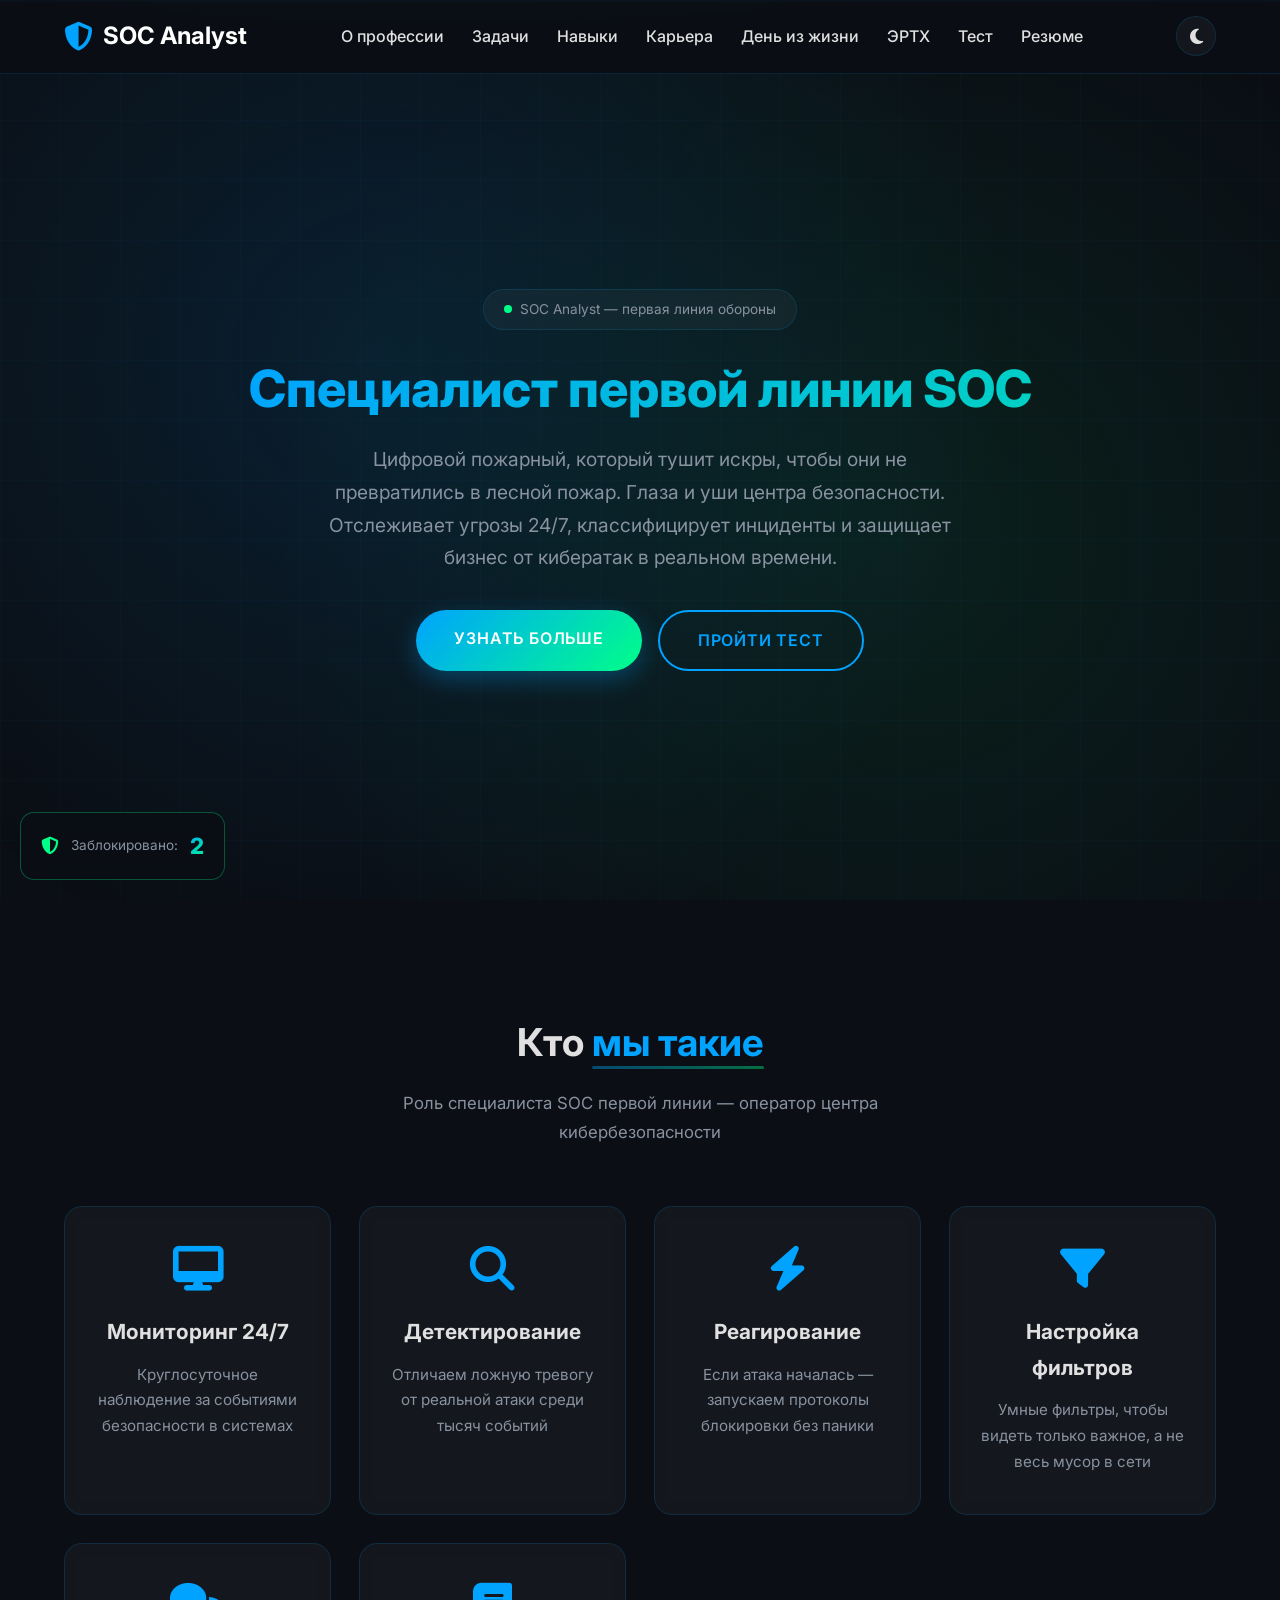
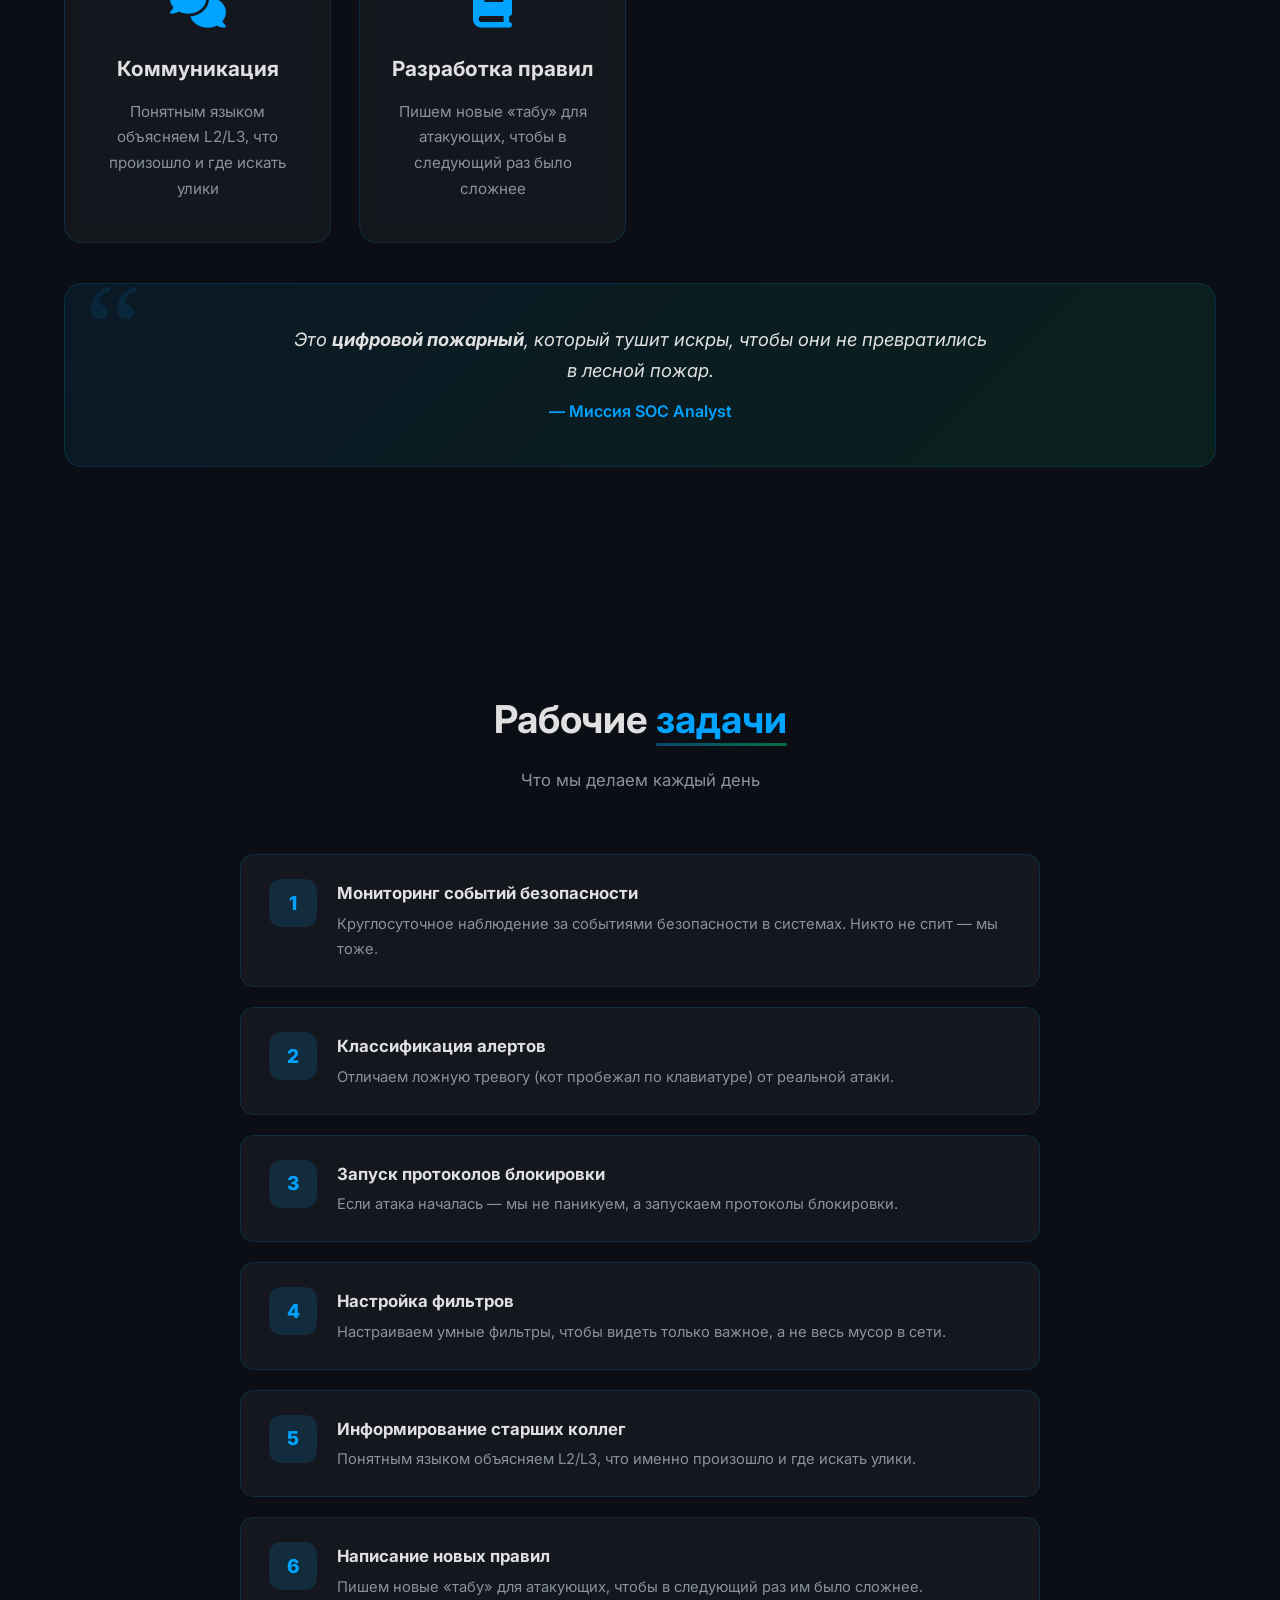
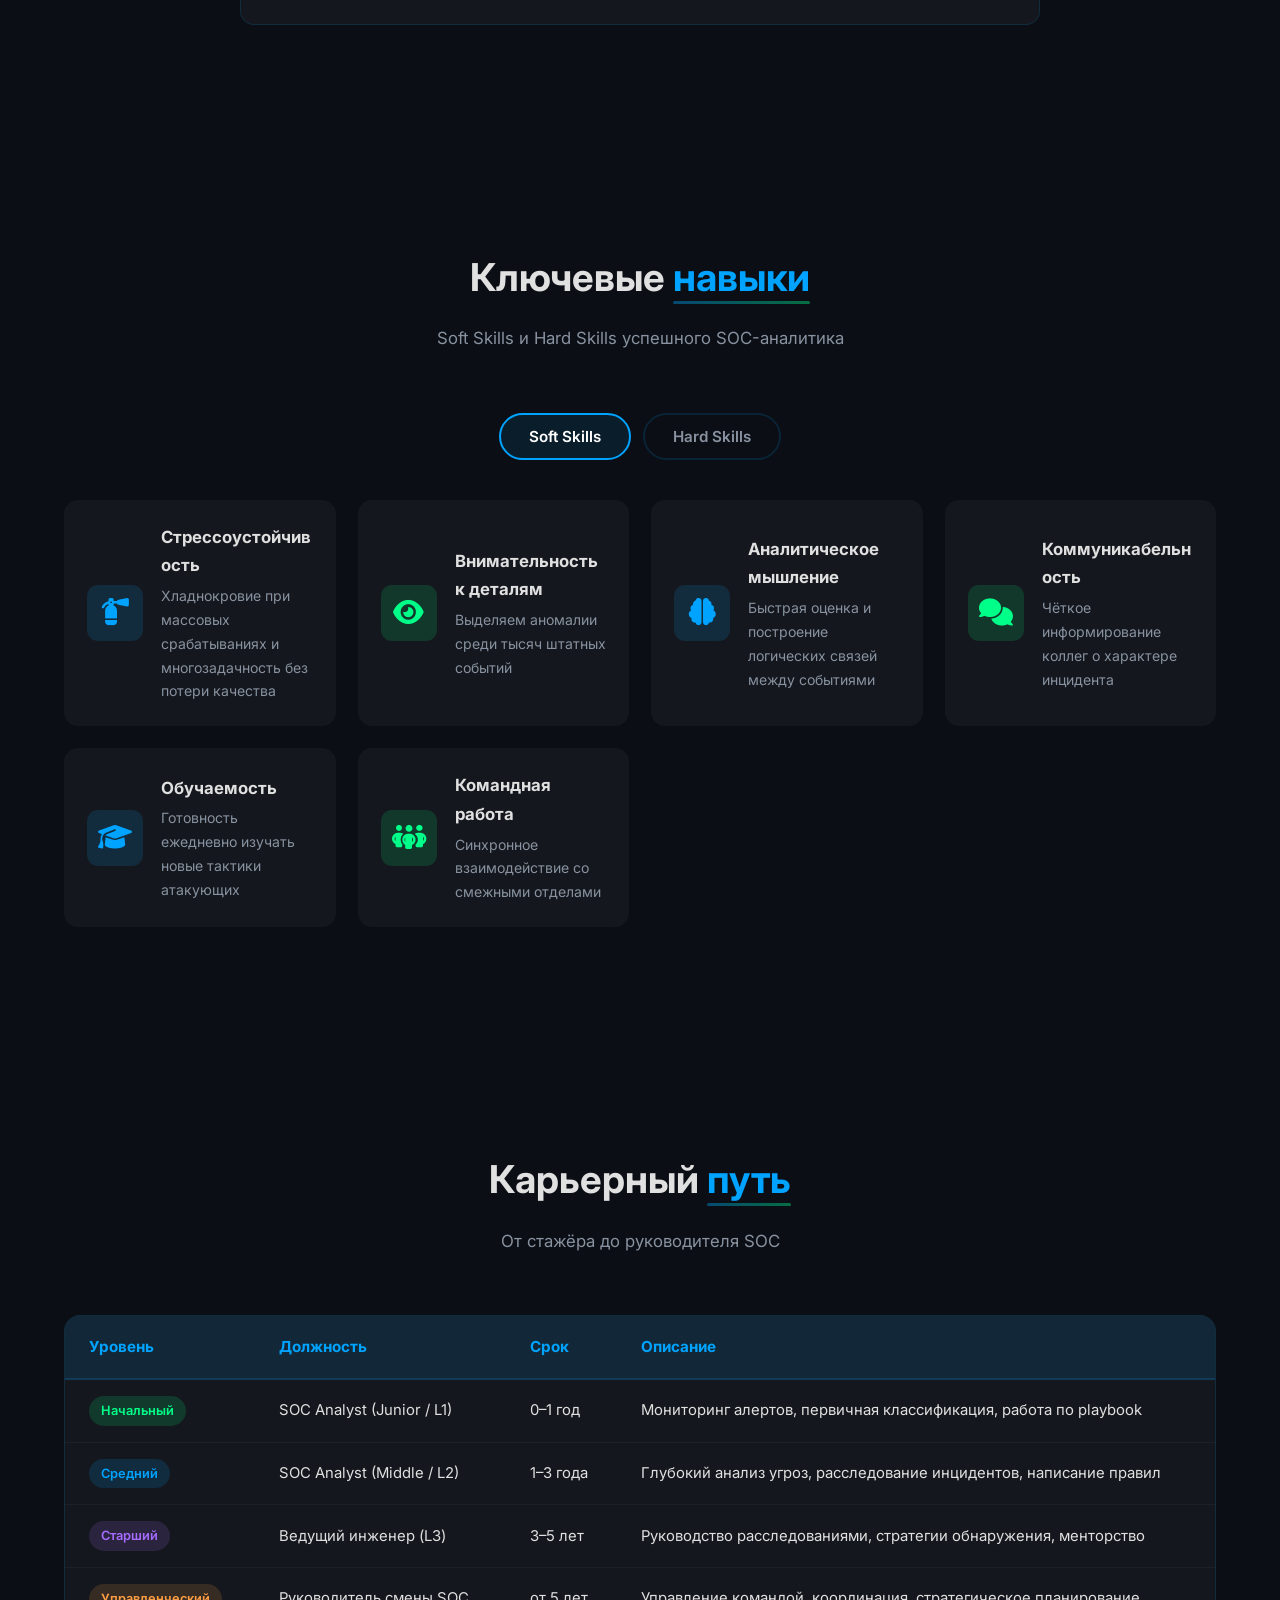
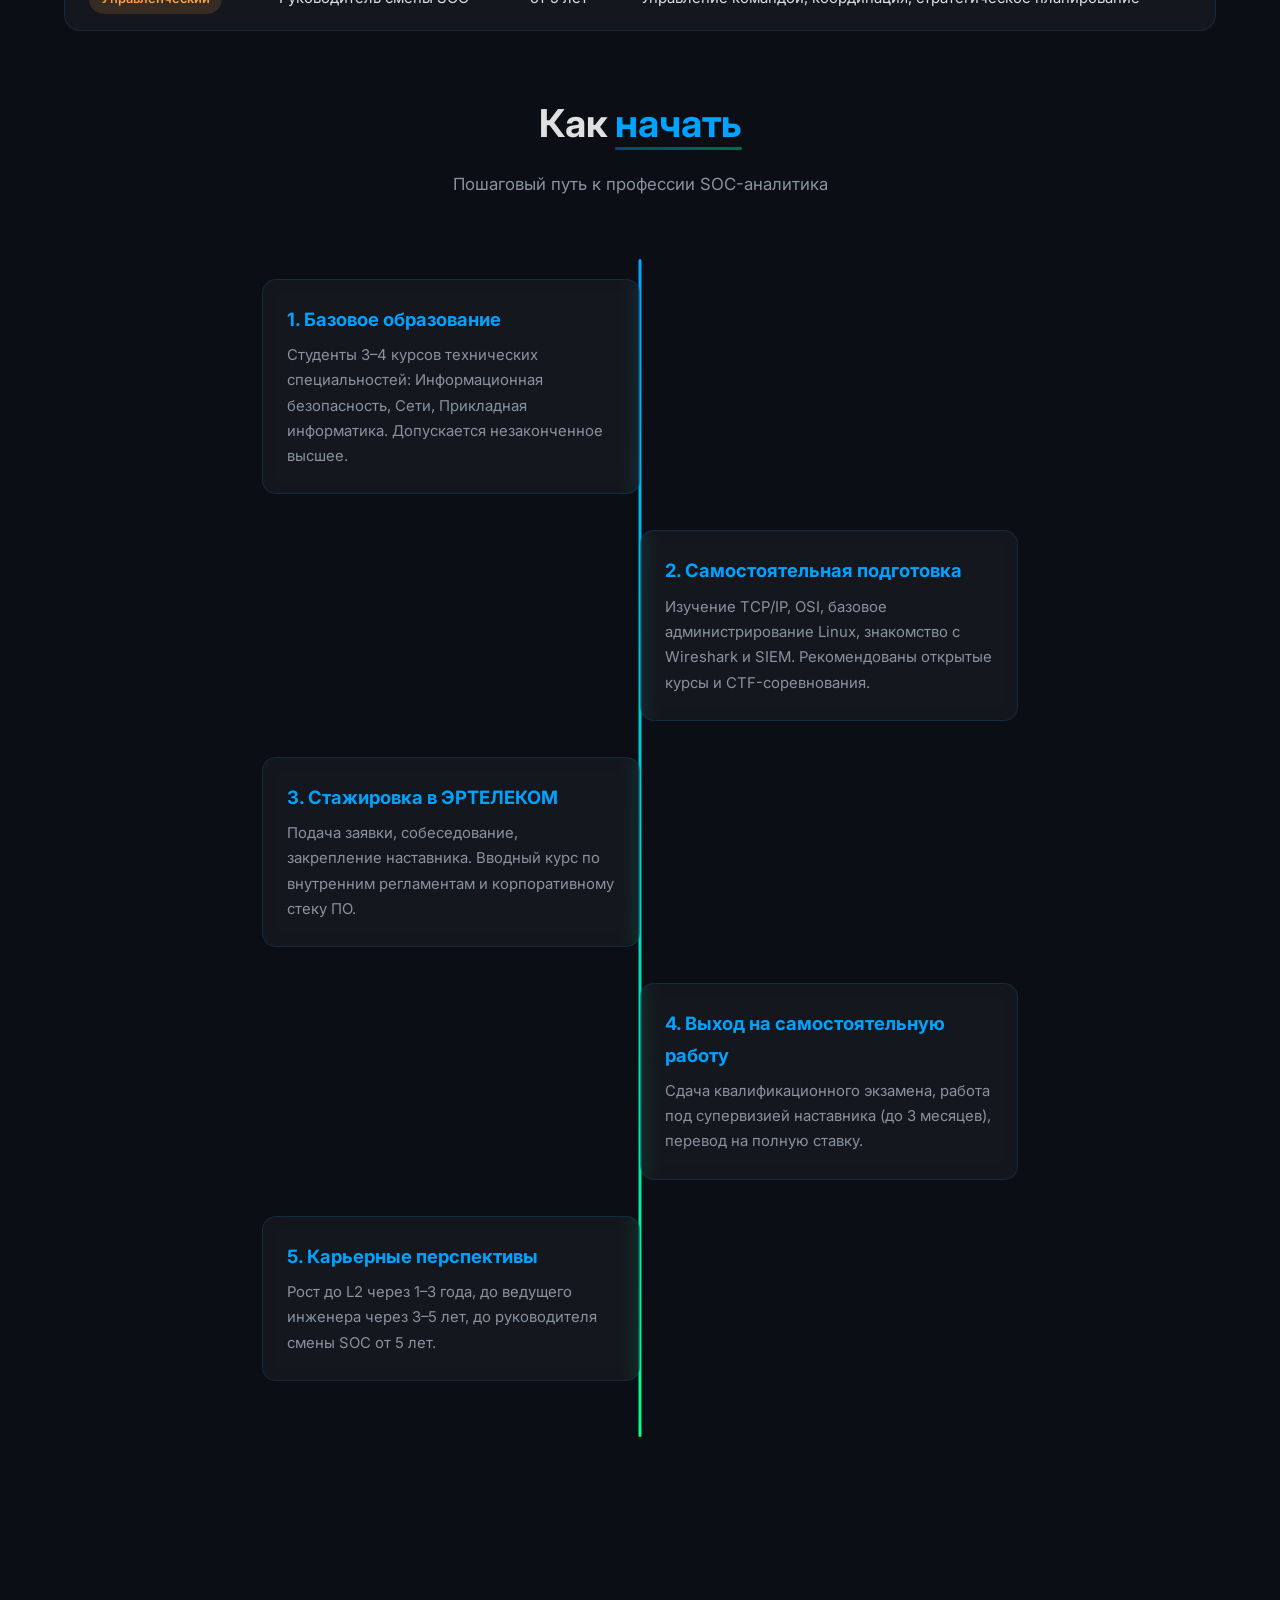
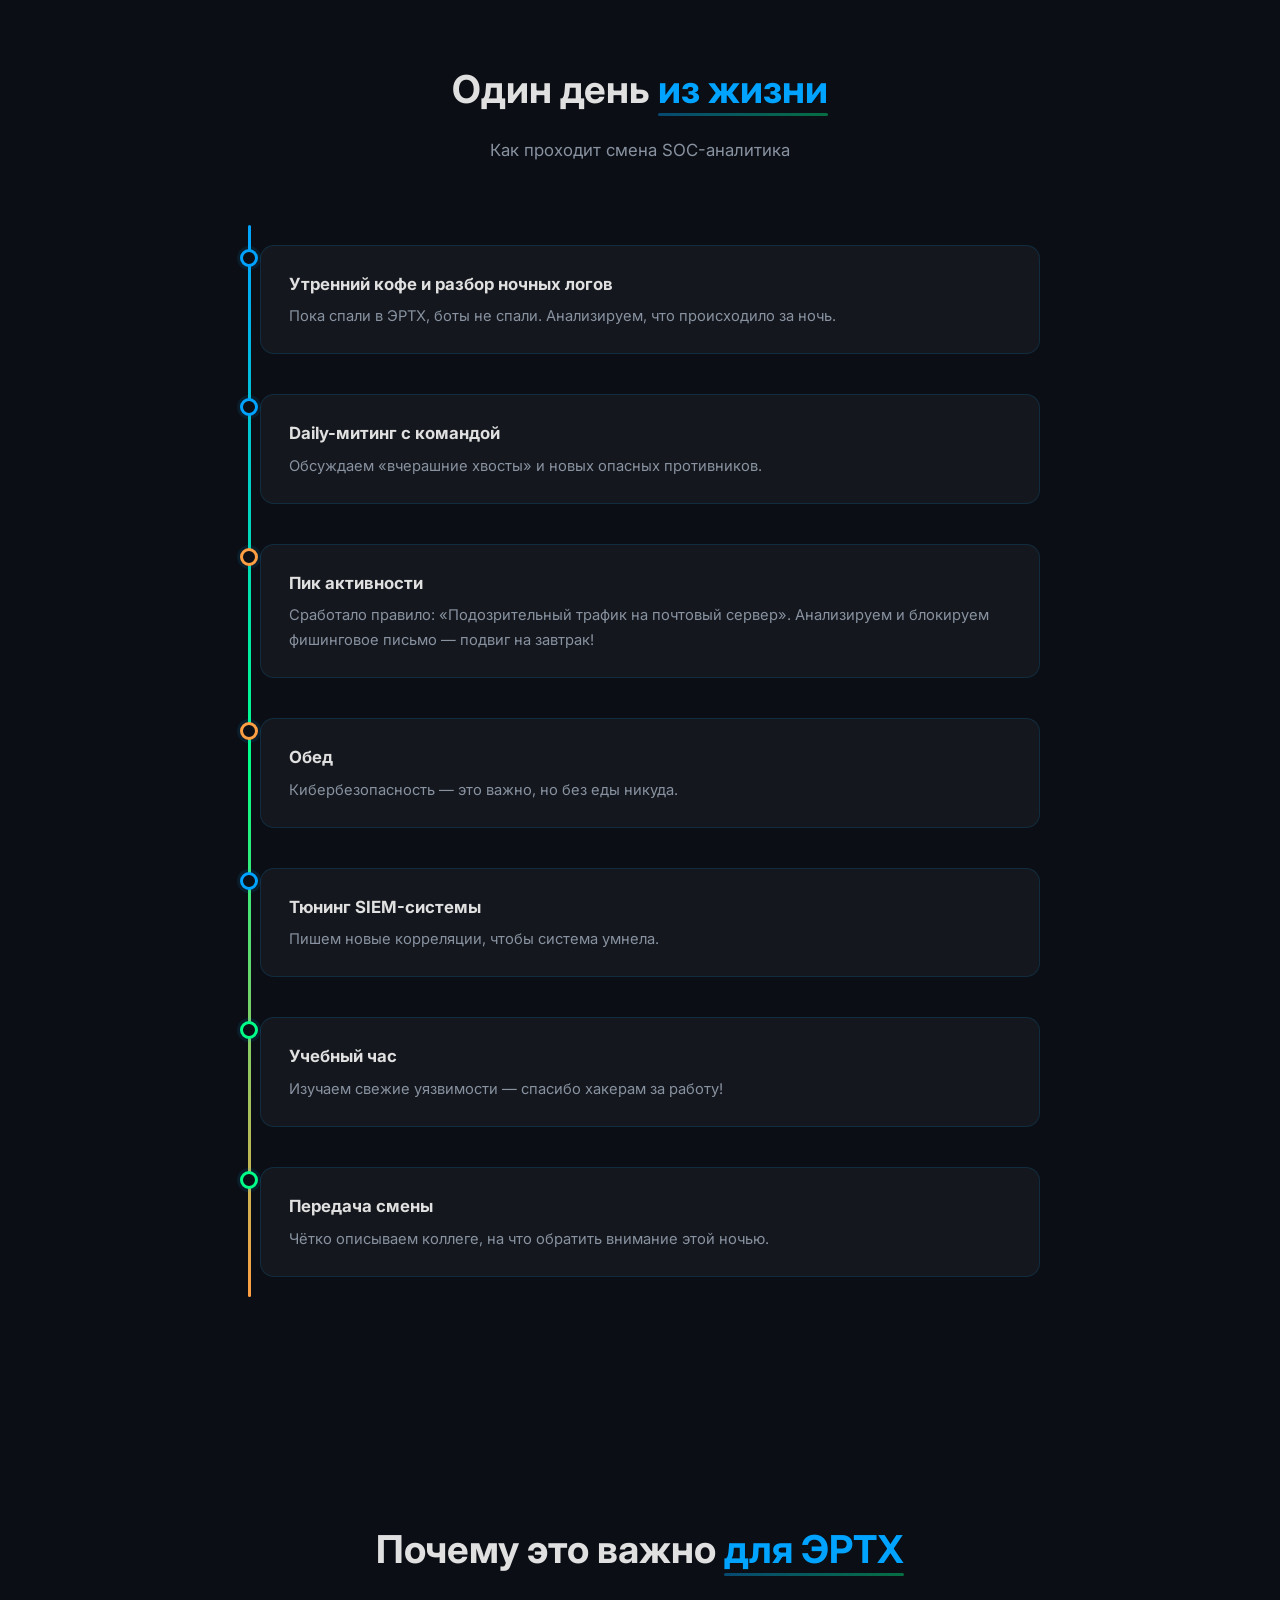
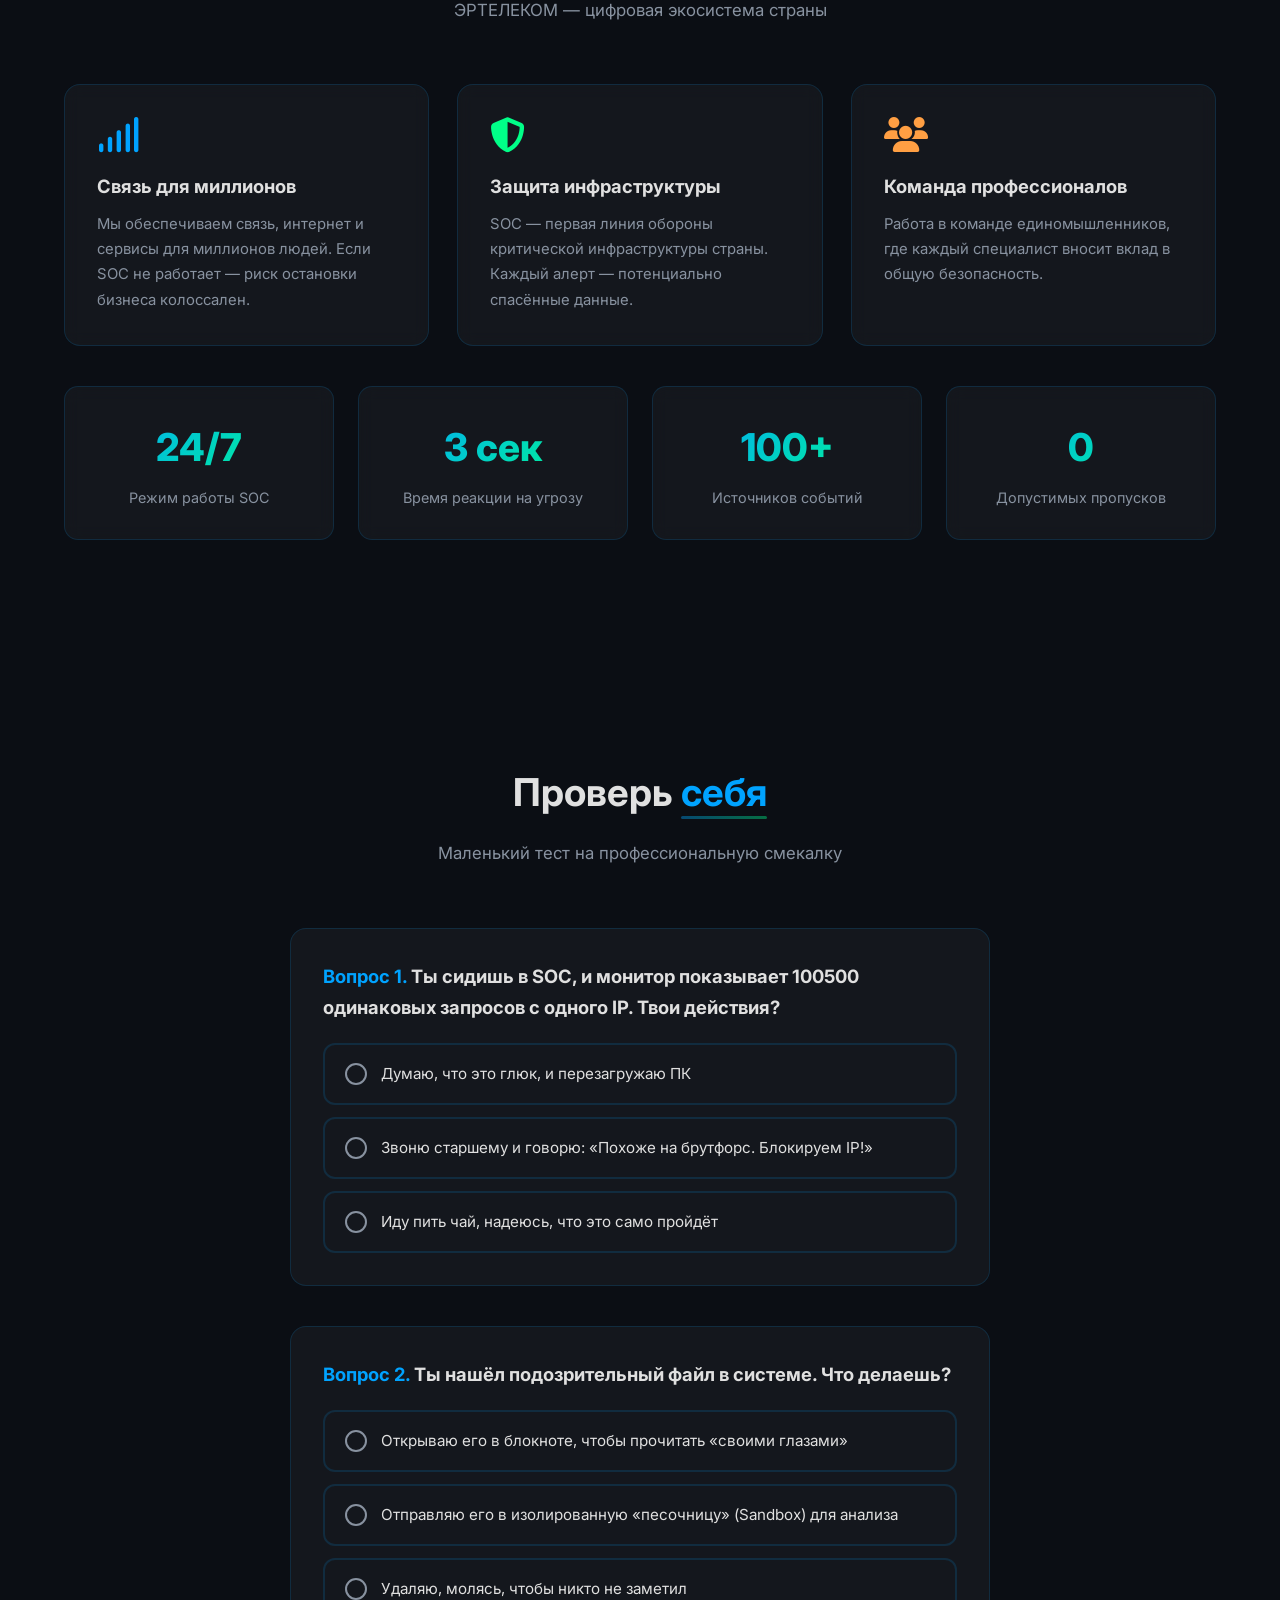
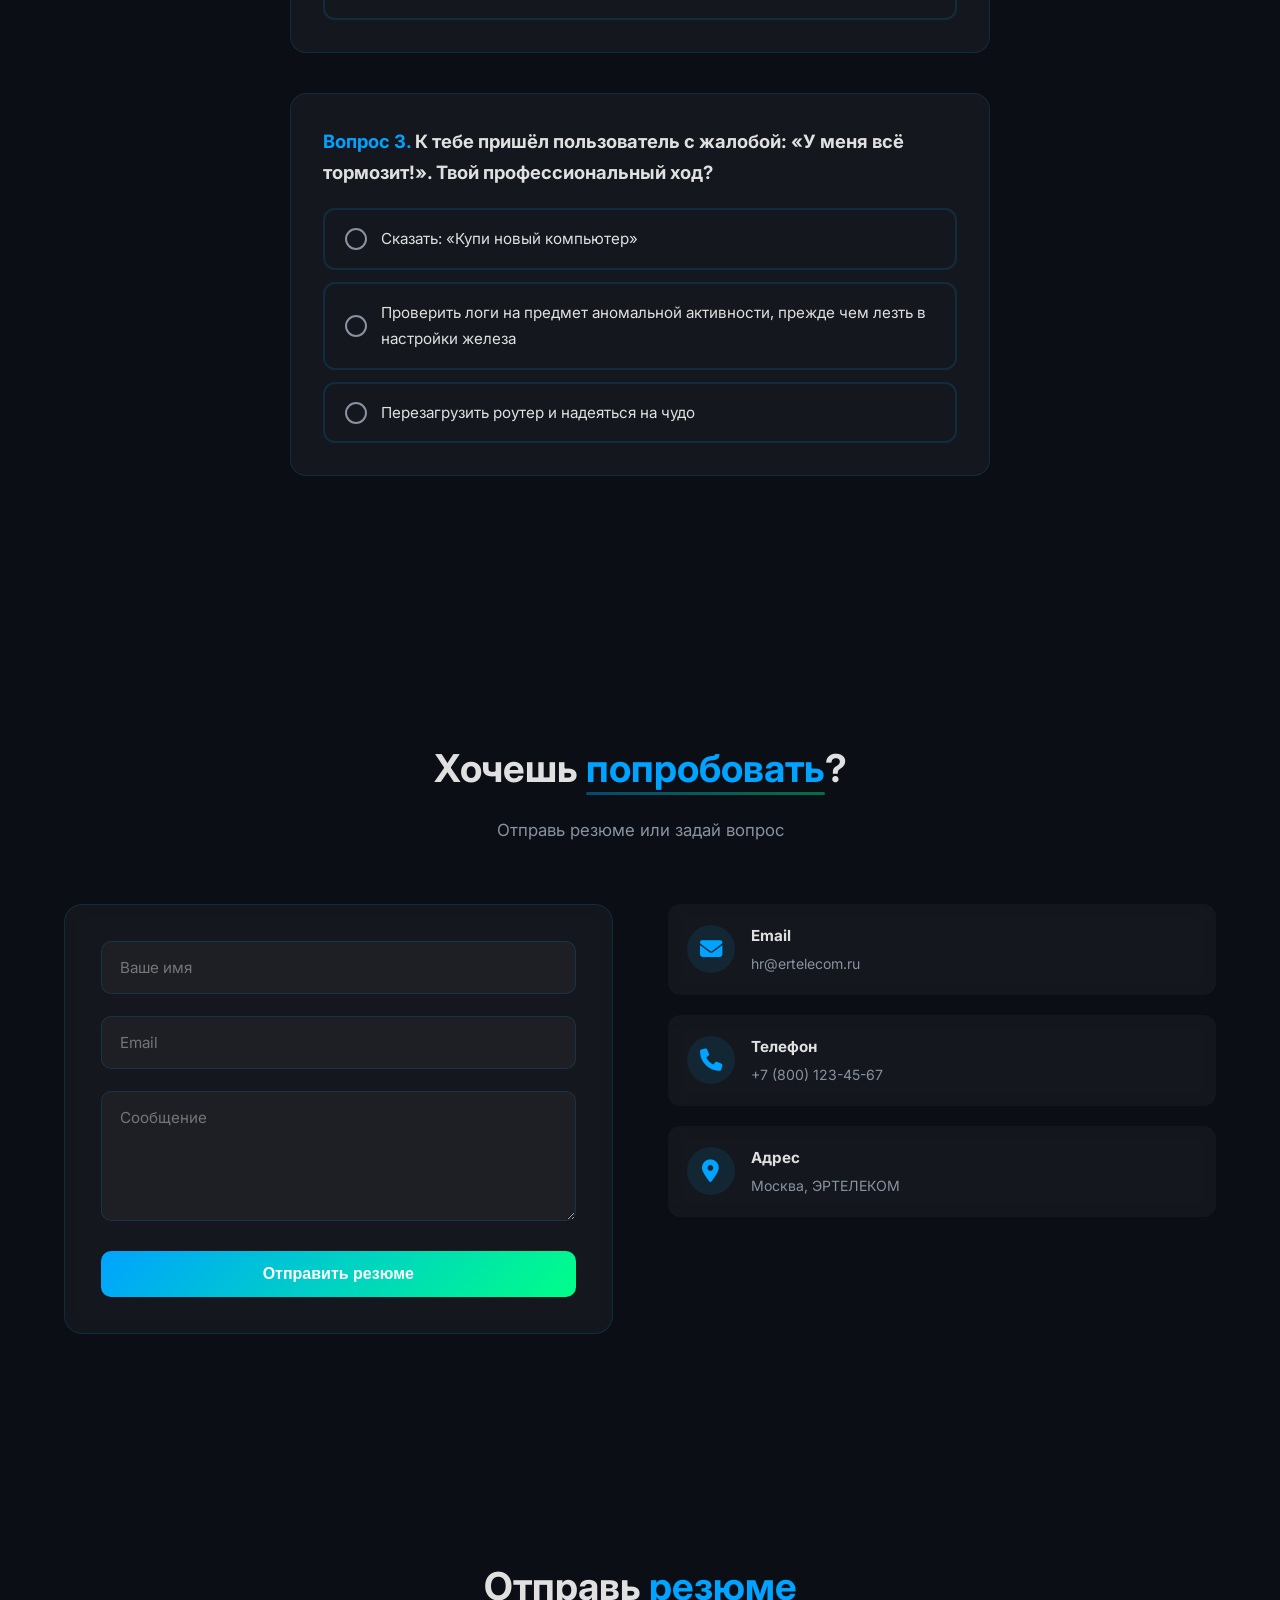
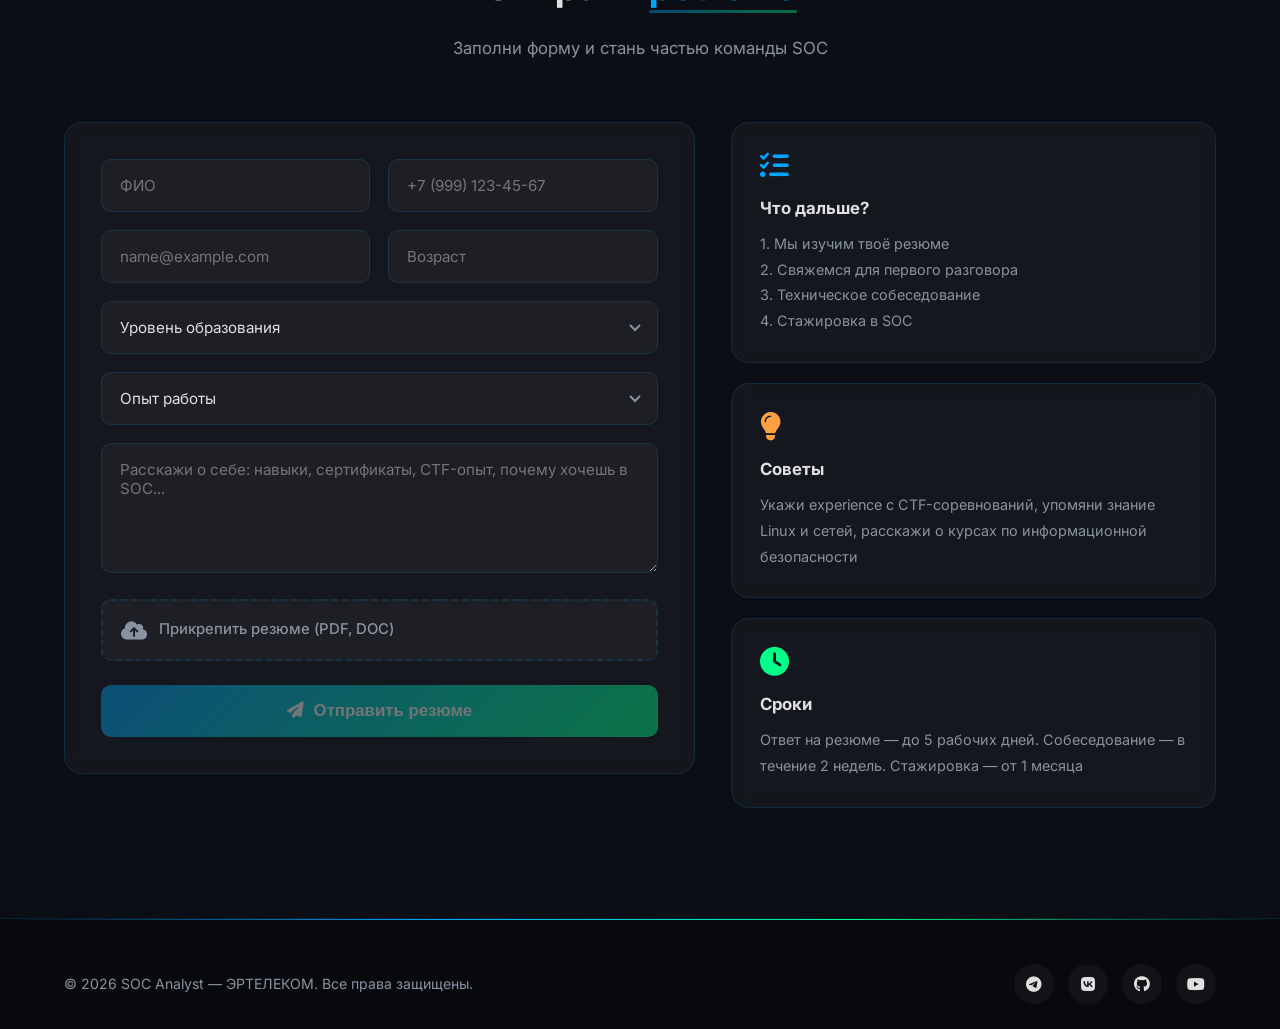
==== index.html @ 1228e88b "Position falling threats on screen edges only" ====
<!DOCTYPE html>
<html lang="ru">
<head>
<meta charset="UTF-8">
<meta name="viewport" content="width=device-width, initial-scale=1.0">
<title>SOC Analyst — Специалист первой линии</title>
<link rel="preconnect" href="https://fonts.googleapis.com">
<link rel="preconnect" href="https://fonts.gstatic.com" crossorigin>
<link href="https://fonts.googleapis.com/css2?family=Inter:wght@400;600;700;800&display=swap" rel="stylesheet">
<link rel="stylesheet" href="https://cdnjs.cloudflare.com/ajax/libs/font-awesome/6.5.0/css/all.min.css">
<style>
:root{--bg:#0b0e14;--card:rgba(255,255,255,0.04);--blue:#00a3ff;--green:#00ff88;--txt:#e0e0e0;--dim:#8892a0;--glow:rgba(0,163,255,0.15);--orange:#ff9f43;--red:#ff6b6b;--purple:#a66cff}
[data-theme="light"]{--bg:#f0f2f5;--card:rgba(0,0,0,0.04);--txt:#1a1a2e;--dim:#555;--glow:rgba(0,100,200,0.12)}
[data-theme="light"] header{background:rgba(240,242,245,0.92)}
[data-theme="light"] .logo{color:#1a1a2e}
[data-theme="light"] nav a{color:#1a1a2e}
[data-theme="light"] .mob{color:#1a1a2e}
[data-theme="light"] .hero::before{background:radial-gradient(circle at 30% 40%,rgba(0,100,200,0.08) 0%,transparent 60%),radial-gradient(circle at 70% 60%,rgba(0,180,80,0.06) 0%,transparent 60%)}
[data-theme="light"] .glass{background:rgba(255,255,255,0.7);border-color:rgba(0,100,200,0.12)}
[data-theme="light"] .glass:hover{box-shadow:0 16px 45px rgba(0,100,200,0.1)}
[data-theme="light"] .sec-h h2{color:#1a1a2e}
[data-theme="light"] .sec-h p{color:#555}
[data-theme="light"] h4,[data-theme="light"] h3{color:#1a1a2e!important}
[data-theme="light"] p{color:#444}
[data-theme="light"] .schedule-dot{background:var(--bg)}
[data-theme="light"] footer{background:rgba(0,0,0,0.06);border-top-color:rgba(0,100,200,0.12)}
[data-theme="light"] .ftr-l{color:#555}
[data-theme="light"] .ftr-s a{background:rgba(0,0,0,0.06);color:#1a1a2e}
[data-theme="light"] select option{background:#f0f2f5;color:#1a1a2e}
[data-theme="light"] .fg input,[data-theme="light"] .fg textarea,[data-theme="light"] select{background:rgba(255,255,255,0.8);border-color:rgba(0,0,0,0.12)}
[data-theme="light"] .fg input::placeholder,[data-theme="light"] .fg textarea::placeholder{color:#888}
[data-theme="light"] .resume-btn{box-shadow:0 4px 15px rgba(0,100,200,0.2)}
[data-theme="light"] .file-box{border-color:rgba(0,0,0,0.15);color:#555}
[data-theme="light"] .file-label:hover .file-box{border-color:var(--blue);color:var(--blue)}
[data-theme="light"] .ci{background:rgba(255,255,255,0.6)}
[data-theme="light"] .ci div p{color:#555}
[data-theme="light"] .ci div h4{color:#1a1a2e}
[data-theme="light"] .quiz-q{background:rgba(255,255,255,0.6);border-color:rgba(0,0,0,0.08)}
[data-theme="light"] .quiz-q h3{color:#1a1a2e}
[data-theme="light"] .quiz-opt{border-color:rgba(0,0,0,0.12);color:#1a1a2e}
[data-theme="light"] .quiz-opt:hover{background:rgba(0,100,200,0.06)}
[data-theme="light"] .quiz-result{background:linear-gradient(135deg,rgba(0,100,200,0.06),rgba(0,180,80,0.06));border-color:rgba(0,0,0,0.08)}
[data-theme="light"] .career-table td{color:#1a1a2e;border-bottom-color:rgba(0,0,0,0.06)}
[data-theme="light"] nav ul.show{background:rgba(240,242,245,0.98)}
[data-theme="light"] nav ul.show a{color:#1a1a2e}
[data-theme="light"] .task-item{background:rgba(255,255,255,0.6);border-color:rgba(0,0,0,0.08)}
[data-theme="light"] .task-item:hover{border-color:var(--blue);background:rgba(255,255,255,0.8)}
[data-theme="light"] .task-num{background:rgba(0,100,200,0.1);color:var(--blue)}
[data-theme="light"] .sk{background:rgba(255,255,255,0.5);border-color:transparent}
[data-theme="light"] .sk:hover{border-color:var(--blue);background:rgba(0,100,200,0.05)}
[data-theme="light"] .about-card{background:rgba(255,255,255,0.6);border-color:rgba(0,0,0,0.08)}
[data-theme="light"] .about-card:hover{border-color:var(--blue)}
[data-theme="light"] .why-card{background:rgba(255,255,255,0.6);border-color:rgba(0,0,0,0.08)}
[data-theme="light"] .why-card:hover{border-color:var(--green);box-shadow:0 12px 35px rgba(0,180,80,0.08)}
[data-theme="light"] .stat-box{background:rgba(255,255,255,0.6);border-color:rgba(0,0,0,0.08)}
[data-theme="light"] .stat-box p{color:#555}
[data-theme="light"] .tl-i{background:rgba(255,255,255,0.6);border-color:rgba(0,0,0,0.08)}
[data-theme="light"] .tl-i p{color:#555}
[data-theme="light"] .schedule-content{background:rgba(255,255,255,0.6);border-color:rgba(0,0,0,0.08)}
[data-theme="light"] .schedule-content:hover{border-color:var(--blue)}
[data-theme="light"] .schedule-content p{color:#555}
[data-theme="light"] .quote-box{background:linear-gradient(135deg,rgba(0,100,200,0.06),rgba(0,180,80,0.06));border-color:rgba(0,0,0,0.08)}
[data-theme="light"] .quote-box p{color:#1a1a2e}
[data-theme="light"] .quote-box .author{color:var(--blue)}
[data-theme="light"] .quote-box::before{color:rgba(0,100,200,0.08)}
[data-theme="light"] .career-table{background:rgba(255,255,255,0.7);border-color:rgba(0,0,0,0.1)}
[data-theme="light"] .career-table th{background:rgba(0,100,200,0.08);color:var(--blue);border-bottom-color:rgba(0,0,0,0.1)}
[data-theme="light"] .career-table td{border-bottom-color:rgba(0,0,0,0.05)}
[data-theme="light"] .career-table tr:hover td{background:rgba(0,100,200,0.04)}
[data-theme="light"] .ri-card{background:rgba(255,255,255,0.6);border-color:rgba(0,0,0,0.08)}
[data-theme="light"] .ri-card p{color:#555}
[data-theme="light"] .quiz-opt .radio{border-color:#aaa}
[data-theme="light"] .quiz-opt.selected .radio{border-color:var(--blue)}
[data-theme="light"] .quiz-opt.correct .radio{border-color:var(--green)}
[data-theme="light"] .quiz-opt.correct .radio::after{background:var(--green)}
[data-theme="light"] .quiz-opt.wrong .radio{border-color:var(--red)}
[data-theme="light"] .quiz-opt.wrong .radio::after{background:var(--red)}
[data-theme="light"] .quiz-opt.correct{background:rgba(0,180,80,0.08)}
[data-theme="light"] .quiz-opt.wrong{background:rgba(255,107,107,0.08)}
[data-theme="light"] .resume-success h3{color:#1a1a2e}
[data-theme="light"] .resume-success p{color:#555}
[data-theme="light"] .success-icon{color:var(--green)}
[data-theme="light"] .resume-info .ri-card p{color:#555}
[data-theme="light"] .hero-badge{border-color:rgba(0,0,0,0.1);color:#555}
[data-theme="light"] .hero-badge .dot{background:var(--green)}
[data-theme="light"] .tl-i:hover::before{box-shadow:0 0 0 6px rgba(0,100,200,0.2)}
[data-theme="light"] .schedule-item:hover .schedule-dot{box-shadow:0 0 0 6px rgba(0,100,200,0.15)}
[data-theme="light"] footer::before{background:linear-gradient(90deg,transparent,rgba(0,100,200,0.3),rgba(0,180,80,0.3),transparent)}
[data-theme="light"] .glass::before{background:linear-gradient(90deg,transparent,rgba(0,100,200,0.2),rgba(0,180,80,0.2),transparent)}
.theme-btn{background:var(--card);border:1px solid var(--glow);border-radius:50%;width:40px;height:40px;display:flex;align-items:center;justify-content:center;color:var(--txt);font-size:1.1rem;cursor:pointer;transition:.3s}
.theme-btn:hover{border-color:var(--blue);color:var(--blue);transform:rotate(20deg)}
*{margin:0;padding:0;box-sizing:border-box}
html{scroll-behavior:smooth}
body{font-family:'Inter',sans-serif;background:var(--bg);color:var(--txt);line-height:1.7;overflow-x:hidden}
a{color:var(--blue);text-decoration:none;transition:.3s}
a:hover{color:var(--green)}
.wrap{max-width:1200px;margin:0 auto;padding:0 24px}

/* Grid overlay */
body::before{content:'';position:fixed;inset:0;background-image:linear-gradient(rgba(0,163,255,0.03) 1px,transparent 1px),linear-gradient(90deg,rgba(0,163,255,0.03) 1px,transparent 1px);background-size:60px 60px;pointer-events:none;z-index:0}
[data-theme="light"] body::before{background-image:linear-gradient(rgba(0,100,200,0.04) 1px,transparent 1px),linear-gradient(90deg,rgba(0,100,200,0.04) 1px,transparent 1px)}

/* Reveal animation */
.reveal{opacity:0;transform:translateY(40px);transition:opacity .7s ease,transform .7s ease}
.reveal.visible{opacity:1;transform:translateY(0)}

header{position:fixed;top:0;width:100%;background:rgba(11,14,20,0.92);backdrop-filter:blur(14px);border-bottom:1px solid var(--glow);z-index:999;padding:16px 0}
.hdr{display:flex;justify-content:space-between;align-items:center}
.logo{font-size:1.5rem;font-weight:700;color:#fff;display:flex;align-items:center;gap:10px}
.logo i{color:var(--blue);font-size:1.8rem;animation:shieldPulse 3s ease-in-out infinite}
/* Падающие угрозы */
.threat-container{position:fixed;inset:0;pointer-events:none;z-index:9999;overflow:hidden}
.threat{position:absolute;pointer-events:auto;cursor:pointer;display:flex;align-items:center;gap:8px;padding:8px 16px;border-radius:8px;font-size:.85rem;font-weight:600;white-space:nowrap;animation:threatFall linear forwards;transition:opacity .3s}
.threat:hover{animation-play-state:paused}
.threat .icon{font-size:1.2rem}
.threat.malware{background:rgba(255,107,107,0.15);border:1px solid rgba(255,107,107,0.4);color:#ff6b6b}
.threat.phishing{background:rgba(255,159,67,0.15);border:1px solid rgba(255,159,67,0.4);color:#ff9f43}
.threat.bruteforce{background:rgba(166,108,255,0.15);border:1px solid rgba(166,108,255,0.4);color:#a66cff}
.threat.ransomware{background:rgba(255,71,87,0.15);border:1px solid rgba(255,71,87,0.4);color:#ff4757}
.threat.ddos{background:rgba(255,165,2,0.15);border:1px solid rgba(255,165,2,0.4);color:#ffa502}
.threat.exploit{background:rgba(255,107,129,0.15);border:1px solid rgba(255,107,129,0.4);color:#ff6b81}
@keyframes threatFall{0%{transform:translateY(-80px);opacity:0}10%{opacity:1}90%{opacity:1}100%{transform:translateY(110vh);opacity:0}}
.blocked-toast{position:fixed;pointer-events:none;z-index:10000;padding:12px 24px;border-radius:12px;font-weight:700;font-size:.9rem;display:flex;align-items:center;gap:10px;animation:toastPop .8s ease forwards;box-shadow:0 8px 30px rgba(0,255,136,0.3)}
.blocked-toast .shield{font-size:1.3rem;animation:shieldSpin .5s ease}
@keyframes toastPop{0%{transform:translateY(0) scale(0.5);opacity:0}30%{transform:translateY(-10px) scale(1.1);opacity:1}50%{transform:translateY(-20px) scale(1);opacity:1}100%{transform:translateY(-60px) scale(0.8);opacity:0}}
@keyframes shieldSpin{0%{transform:rotate(0deg) scale(1)}50%{transform:rotate(180deg) scale(1.3)}100%{transform:rotate(360deg) scale(1)}}
.blocked-toast.success{background:linear-gradient(135deg,rgba(0,255,136,0.2),rgba(0,163,255,0.2));border:1px solid rgba(0,255,136,0.5);color:#00ff88}
.threat-counter{position:fixed;bottom:20px;left:20px;z-index:10001;background:rgba(11,14,20,0.9);border:1px solid rgba(0,255,136,0.3);border-radius:14px;padding:14px 20px;display:flex;align-items:center;gap:12px;backdrop-filter:blur(10px);font-size:.85rem;color:var(--dim);transition:.3s}
.threat-counter:hover{border-color:var(--green);transform:translateY(-2px)}
.threat-counter .count{font-size:1.4rem;font-weight:800;background:linear-gradient(135deg,var(--blue),var(--green));-webkit-background-clip:text;background-clip:text;color:transparent}
.threat-counter i{color:var(--green);font-size:1.1rem;animation:counterPulse 2s ease-in-out infinite}
@keyframes counterPulse{0%,100%{transform:scale(1)}50%{transform:scale(1.15)}}

@keyframes shieldPulse{0%,100%{filter:drop-shadow(0 0 4px rgba(0,163,255,0.4))}50%{filter:drop-shadow(0 0 12px rgba(0,163,255,0.8))}}
nav ul{list-style:none;display:flex;gap:28px}
nav a{color:var(--txt);font-weight:500;position:relative;padding:4px 0}
nav a::after{content:'';position:absolute;bottom:-2px;left:0;width:0;height:2px;background:linear-gradient(90deg,var(--blue),var(--green));transition:.3s;border-radius:2px}
nav a:hover::after{width:100%}
.mob{display:none;font-size:1.6rem;color:#fff;cursor:pointer}
.hero{min-height:100vh;display:flex;align-items:center;justify-content:center;text-align:center;position:relative;overflow:hidden;padding:140px 20px 80px}
.hero::before{content:'';position:absolute;inset:0;background:radial-gradient(circle at 30% 40%,rgba(0,163,255,0.12) 0%,transparent 60%),radial-gradient(circle at 70% 60%,rgba(0,255,136,0.08) 0%,transparent 60%);animation:pulse 6s ease-in-out infinite alternate}
@keyframes pulse{0%{transform:scale(1);opacity:.6}100%{transform:scale(1.05);opacity:1}}
.hero::after{content:'';position:absolute;top:0;left:-100%;width:300%;height:2px;background:linear-gradient(90deg,transparent,var(--blue),transparent);animation:scan 4s linear infinite}
@keyframes scan{0%{top:15%}100%{top:85%}}
.hero-c{position:relative;z-index:2;max-width:850px}
.hero h1{font-size:3.2rem;font-weight:800;line-height:1.2;margin-bottom:24px;background:linear-gradient(135deg,var(--blue),var(--green));-webkit-background-clip:text;background-clip:text;color:transparent;background-size:200% 200%;animation:grad 5s ease infinite}
@keyframes grad{0%,100%{background-position:0% 50%}50%{background-position:100% 50%}}
.hero p{font-size:1.2rem;color:var(--dim);margin-bottom:36px;max-width:650px;margin-inline:auto}
.hero-badge{display:inline-flex;align-items:center;gap:8px;padding:8px 20px;border-radius:50px;border:1px solid var(--glow);background:var(--card);color:var(--dim);font-size:.85rem;margin-bottom:28px;backdrop-filter:blur(8px)}
.hero-badge .dot{width:8px;height:8px;border-radius:50%;background:var(--green);animation:dotBlink 2s ease-in-out infinite}
@keyframes dotBlink{0%,100%{opacity:1;box-shadow:0 0 6px var(--green)}50%{opacity:.4;box-shadow:none}}
.btn{display:inline-block;padding:15px 38px;border-radius:50px;background:linear-gradient(135deg,var(--blue),var(--green));color:#fff;font-weight:600;font-size:1rem;text-transform:uppercase;letter-spacing:.8px;transition:.3s;box-shadow:0 8px 25px rgba(0,163,255,0.3);position:relative;overflow:hidden}
.btn::after{content:'';position:absolute;top:0;left:-100%;width:100%;height:100%;background:linear-gradient(90deg,transparent,rgba(255,255,255,0.15),transparent);transition:.5s}
.btn:hover::after{left:100%}
.btn:hover{transform:translateY(-3px);box-shadow:0 12px 35px rgba(0,163,255,0.4);color:#fff}
.btn-outline{display:inline-block;padding:15px 38px;border-radius:50px;border:2px solid var(--blue);color:var(--blue);font-weight:600;font-size:1rem;text-transform:uppercase;letter-spacing:.8px;transition:.3s;background:transparent;position:relative;overflow:hidden}
.btn-outline::after{content:'';position:absolute;top:0;left:-100%;width:100%;height:100%;background:linear-gradient(90deg,transparent,rgba(0,163,255,0.1),transparent);transition:.5s}
.btn-outline:hover::after{left:100%}
.btn-outline:hover{background:var(--blue);color:#fff;transform:translateY(-3px)}
section{padding:110px 0;position:relative;z-index:1}
.sec-h{text-align:center;margin-bottom:60px}
.sec-h h2{font-size:2.4rem;font-weight:700;color:var(--txt);margin-bottom:14px}
.sec-h h2 span{color:var(--blue);position:relative}
.sec-h h2 span::after{content:'';position:absolute;bottom:-4px;left:0;width:100%;height:3px;background:linear-gradient(90deg,var(--blue),var(--green));border-radius:3px;opacity:.4}
.sec-h p{font-size:1.05rem;color:var(--dim);max-width:550px;margin:0 auto}
.glass{background:var(--card);border:1px solid var(--glow);border-radius:18px;padding:36px;backdrop-filter:blur(8px);transition:.4s;position:relative;overflow:hidden}
.glass::before{content:'';position:absolute;top:0;left:0;right:0;height:2px;background:linear-gradient(90deg,transparent,var(--blue),var(--green),transparent);opacity:0;transition:.4s}
.glass:hover{transform:translateY(-8px);box-shadow:0 16px 45px rgba(0,163,255,0.18);border-color:var(--blue)}
.glass:hover::before{opacity:1}

/* Блок 1 — О профессии */
.about-grid{display:grid;grid-template-columns:repeat(auto-fit,minmax(260px,1fr));gap:28px}
.about-card{text-align:center;padding:40px 30px}
.about-card i{font-size:2.8rem;color:var(--blue);margin-bottom:22px;transition:.4s;display:inline-block}
.about-card:hover i{color:var(--green);transform:scale(1.15) rotate(-5deg)}
.about-card h3{font-size:1.3rem;color:var(--txt);margin-bottom:12px}
.about-card p{color:var(--dim);font-size:.95rem}
.quote-box{background:linear-gradient(135deg,rgba(0,163,255,0.08),rgba(0,255,136,0.08));border:1px solid var(--glow);border-radius:18px;padding:40px;text-align:center;margin-top:40px;position:relative;overflow:hidden}
.quote-box::before{content:'\201C';position:absolute;top:-20px;left:20px;font-size:8rem;color:rgba(0,163,255,0.1);font-family:Georgia,serif;line-height:1}
.quote-box p{font-size:1.15rem;color:var(--txt);font-style:italic;max-width:700px;margin:0 auto;position:relative;z-index:1}
.quote-box .author{color:var(--blue);font-weight:600;margin-top:12px;font-style:normal;position:relative;z-index:1}

/* Блок 2 — Задачи */
.tasks-list{display:flex;flex-direction:column;gap:20px;max-width:800px;margin:0 auto}
.task-item{display:flex;align-items:flex-start;gap:20px;padding:24px 28px;background:var(--card);border:1px solid var(--glow);border-radius:14px;transition:.3s;position:relative;overflow:hidden}
.task-item::after{content:'';position:absolute;left:0;top:0;bottom:0;width:3px;background:linear-gradient(to bottom,var(--blue),var(--green));opacity:0;transition:.3s}
.task-item:hover{border-color:var(--blue);transform:translateX(6px)}
.task-item:hover::after{opacity:1}
.task-num{width:48px;height:48px;border-radius:12px;display:flex;align-items:center;justify-content:center;font-weight:800;font-size:1.2rem;flex-shrink:0;background:rgba(0,163,255,0.14);color:var(--blue);transition:.3s}
.task-item:hover .task-num{background:rgba(0,163,255,0.25);transform:scale(1.1)}
.task-item h4{color:var(--txt);font-size:1.05rem;margin-bottom:4px}
.task-item p{color:var(--dim);font-size:.92rem}

/* Блок 3 — Навыки */
.skills-tabs{display:flex;justify-content:center;gap:12px;margin-bottom:40px;flex-wrap:wrap}
.tab-btn{padding:12px 28px;border-radius:50px;border:2px solid var(--glow);background:transparent;color:var(--dim);font-weight:600;font-size:.95rem;cursor:pointer;transition:.3s;font-family:inherit;position:relative;overflow:hidden}
.tab-btn::after{content:'';position:absolute;top:50%;left:50%;width:0;height:0;background:rgba(0,163,255,0.1);border-radius:50%;transform:translate(-50%,-50%);transition:.4s}
.tab-btn:hover::after{width:200%;height:200%}
.tab-btn.active,.tab-btn:hover{border-color:var(--blue);color:#fff;background:rgba(0,163,255,0.1)}
.skills-wrap{display:grid;grid-template-columns:repeat(auto-fit,minmax(230px,1fr));gap:22px}
.sk{display:flex;align-items:center;gap:18px;padding:22px;background:var(--card);border-radius:14px;border:1px solid transparent;transition:.3s;position:relative;overflow:hidden}
.sk:hover{border-color:var(--blue);background:rgba(0,163,255,0.06);transform:translateY(-4px)}
.sk-i{width:56px;height:56px;border-radius:11px;display:flex;align-items:center;justify-content:center;font-size:1.7rem;flex-shrink:0;transition:.3s}
.sk:hover .sk-i{transform:scale(1.1)}
.sk-i.b{background:rgba(0,163,255,0.14);color:var(--blue)}
.sk-i.g{background:rgba(0,255,136,0.14);color:var(--green)}
.sk-i.o{background:rgba(255,159,67,0.14);color:var(--orange)}
.sk-i.p{background:rgba(166,108,255,0.14);color:var(--purple)}
.sk-t{min-width:0}
.sk-t h4{color:var(--txt);font-size:1.05rem;margin-bottom:4px;word-wrap:break-word;overflow-wrap:break-word}
.sk-t p{color:var(--dim);font-size:.88rem;word-wrap:break-word;overflow-wrap:break-word}
.tab-content{display:none}
.tab-content.active{display:block;animation:fadeUp .4s ease}
@keyframes fadeUp{from{opacity:0;transform:translateY(15px)}to{opacity:1;transform:translateY(0)}}

/* Блок 4 — Карьера */
.career-table-wrap{overflow-x:auto;margin-bottom:50px}
.career-table{width:100%;border-collapse:separate;border-spacing:0;background:var(--card);border:1px solid var(--glow);border-radius:16px;overflow:hidden}
.career-table th{background:rgba(0,163,255,0.12);color:var(--blue);padding:18px 24px;text-align:left;font-weight:700;font-size:.95rem;border-bottom:2px solid var(--glow)}
.career-table td{padding:16px 24px;border-bottom:1px solid rgba(255,255,255,0.04);color:var(--txt);font-size:.93rem;transition:.3s}
.career-table tr:last-child td{border-bottom:none}
.career-table tr:hover td{background:rgba(0,163,255,0.04)}
.badge{display:inline-block;padding:4px 12px;border-radius:20px;font-size:.8rem;font-weight:600;transition:.3s}
.career-table tr:hover .badge{transform:scale(1.05)}
.badge-j{background:rgba(0,255,136,0.15);color:var(--green)}
.badge-m{background:rgba(0,163,255,0.15);color:var(--blue)}
.badge-s{background:rgba(166,108,255,0.15);color:var(--purple)}
.badge-l{background:rgba(255,159,67,0.15);color:var(--orange)}
.tl{position:relative;max-width:860px;margin:0 auto;padding:20px 0}
.tl::before{content:'';position:absolute;left:50%;top:0;bottom:0;width:3px;background:linear-gradient(to bottom,var(--blue),var(--green));transform:translateX(-50%);border-radius:3px}
.tl-i{position:relative;width:44%;padding:24px;background:var(--card);border-radius:14px;border:1px solid var(--glow);margin-bottom:36px;transition:.3s}
.tl-i:nth-child(odd){margin-left:6%}
.tl-i:nth-child(even){margin-left:50%}
.tl-i::before{content:'';position:absolute;width:18px;height:18px;background:var(--blue);border-radius:50%;top:28px;border:3px solid var(--bg);transition:.3s;box-shadow:0 0 0 3px rgba(0,163,255,0.15)}
.tl-i:hover::before{box-shadow:0 0 0 6px rgba(0,163,255,0.25);transform:scale(1.2)}
.tl-i:nth-child(odd)::before{right:-33px}
.tl-i:nth-child(even)::before{left:-33px}
.tl-i:hover{transform:translateY(-4px);border-color:var(--blue)}
.tl-i h4{color:var(--blue);font-size:1.15rem;margin-bottom:8px}
.tl-i p{color:var(--dim);font-size:.93rem}

/* Блок 5 — День из жизни */
.schedule{max-width:800px;margin:0 auto;display:flex;flex-direction:column;gap:0;position:relative}
.schedule::before{content:'';position:absolute;left:8px;top:0;bottom:0;width:3px;background:linear-gradient(to bottom,var(--blue),var(--green),var(--orange));border-radius:3px}
.schedule-item{display:flex;gap:28px;padding:20px 0;position:relative}
.schedule-dot{position:absolute;left:0;top:24px;width:18px;height:18px;border-radius:50%;border:3px solid var(--blue);background:var(--bg);z-index:1;transition:.3s;box-shadow:0 0 0 3px rgba(0,163,255,0.1)}
.schedule-item:hover .schedule-dot{box-shadow:0 0 0 6px rgba(0,163,255,0.2);transform:scale(1.2)}
.schedule-item:nth-child(3) .schedule-dot,
.schedule-item:nth-child(4) .schedule-dot{border-color:var(--orange)}
.schedule-item:nth-child(6) .schedule-dot,
.schedule-item:nth-child(7) .schedule-dot{border-color:var(--green)}
.schedule-content{flex:1;margin-left:20px;padding:24px 28px;background:var(--card);border:1px solid var(--glow);border-radius:14px;transition:.3s}
.schedule-content:hover{border-color:var(--blue);transform:translateX(6px);box-shadow:0 8px 25px rgba(0,163,255,0.1)}
.schedule-content h4{color:var(--txt);font-size:1.05rem;margin-bottom:6px}
.schedule-content p{color:var(--dim);font-size:.92rem}

/* Блок 6 — Почему важно */
.why-grid{display:grid;grid-template-columns:repeat(auto-fit,minmax(280px,1fr));gap:28px}
.why-card{padding:32px;background:var(--card);border:1px solid var(--glow);border-radius:16px;transition:.3s;position:relative;overflow:hidden}
.why-card::before{content:'';position:absolute;top:0;right:0;width:100px;height:100px;background:radial-gradient(circle,rgba(0,255,136,0.08) 0%,transparent 70%);opacity:0;transition:.4s}
.why-card:hover{border-color:var(--green);transform:translateY(-6px);box-shadow:0 12px 35px rgba(0,255,136,0.12)}
.why-card:hover::before{opacity:1}
.why-card i{font-size:2.2rem;margin-bottom:18px;transition:.3s}
.why-card:hover i{transform:scale(1.1)}
.why-card h4{color:var(--txt);font-size:1.15rem;margin-bottom:10px}
.why-card p{color:var(--dim);font-size:.93rem}
.stat-row{display:grid;grid-template-columns:repeat(auto-fit,minmax(200px,1fr));gap:24px;margin-top:40px}
.stat-box{text-align:center;padding:28px 20px;background:var(--card);border:1px solid var(--glow);border-radius:14px;transition:.3s;position:relative}
.stat-box:hover{transform:translateY(-4px);border-color:var(--blue)}
.stat-box .num{font-size:2.4rem;font-weight:800;background:linear-gradient(135deg,var(--blue),var(--green));-webkit-background-clip:text;background-clip:text;color:transparent}
.stat-box p{color:var(--dim);font-size:.9rem;margin-top:6px}

/* Блок 7 — Тест */
.quiz{max-width:700px;margin:0 auto}
.quiz-q{margin-bottom:40px;padding:32px;background:var(--card);border:1px solid var(--glow);border-radius:16px;transition:.3s}
.quiz-q h3{color:var(--txt);font-size:1.15rem;margin-bottom:20px}
.quiz-q h3 span{color:var(--blue)}
.quiz-opts{display:flex;flex-direction:column;gap:12px}
.quiz-opt{display:flex;align-items:center;gap:14px;padding:16px 20px;border:2px solid var(--glow);border-radius:12px;cursor:pointer;transition:.3s;font-size:.95rem;position:relative}
.quiz-opt:hover{border-color:var(--blue);background:rgba(0,163,255,0.06);transform:translateX(4px)}
.quiz-opt input{display:none}
.quiz-opt .radio{width:22px;height:22px;border-radius:50%;border:2px solid var(--dim);flex-shrink:0;transition:.3s;position:relative}
.quiz-opt.selected .radio{border-color:var(--blue)}
.quiz-opt.selected .radio::after{content:'';position:absolute;inset:4px;border-radius:50%;background:var(--blue);animation:radioPop .3s ease}
@keyframes radioPop{from{transform:scale(0)}to{transform:scale(1)}}
.quiz-opt.correct{border-color:var(--green);background:rgba(0,255,136,0.08)}
.quiz-opt.correct .radio{border-color:var(--green)}
.quiz-opt.correct .radio::after{background:var(--green)}
.quiz-opt.wrong{border-color:var(--red);background:rgba(255,107,107,0.08)}
.quiz-opt.wrong .radio{border-color:var(--red)}
.quiz-opt.wrong .radio::after{background:var(--red)}
.quiz-opt.disabled{pointer-events:none;opacity:.85}
.quiz-result{text-align:center;padding:40px;background:linear-gradient(135deg,rgba(0,163,255,0.08),rgba(0,255,136,0.08));border:1px solid var(--glow);border-radius:18px;display:none;animation:fadeUp .5s ease}
.quiz-result.show{display:block}
.quiz-result .score{font-size:3rem;font-weight:800;margin-bottom:10px;background:linear-gradient(135deg,var(--blue),var(--green));-webkit-background-clip:text;background-clip:text;color:transparent}
.quiz-result h3{color:var(--txt);font-size:1.5rem;margin-bottom:10px}
.quiz-result p{color:var(--dim);font-size:1rem;max-width:500px;margin:0 auto 20px}
.quiz-result .btn{margin-top:10px}

/* Контакты */
.contact-g{display:grid;grid-template-columns:1fr 1fr;gap:55px;align-items:start}
.cform{display:flex;flex-direction:column;gap:22px}
.fg{position:relative}
.fg label{display:block;color:var(--dim);font-size:.85rem;margin-bottom:6px;font-weight:500}
.fg input,.fg textarea{width:100%;padding:16px 18px;background:var(--card);border:1px solid var(--glow);border-radius:10px;color:var(--txt);font-family:inherit;font-size:.95rem;transition:.3s}
.fg input:focus,.fg textarea:focus{outline:none;border-color:var(--blue);box-shadow:0 0 20px rgba(0,163,255,0.15)}
.fg textarea{min-height:130px;resize:vertical}
.submit{padding:14px;border:none;border-radius:10px;background:linear-gradient(135deg,var(--blue),var(--green));color:#fff;font-weight:600;font-size:1rem;cursor:pointer;transition:.3s;position:relative;overflow:hidden}
.submit::after{content:'';position:absolute;top:0;left:-100%;width:100%;height:100%;background:linear-gradient(90deg,transparent,rgba(255,255,255,0.15),transparent);transition:.5s}
.submit:hover::after{left:100%}
.submit:hover{transform:translateY(-2px);box-shadow:0 8px 20px rgba(0,163,255,0.3)}
.cinfo{display:flex;flex-direction:column;gap:20px}
.ci{display:flex;align-items:center;gap:16px;padding:18px;background:var(--card);border-radius:12px;transition:.3s;border:1px solid transparent}
.ci:hover{border-color:var(--glow);transform:translateX(4px)}
.ci i{font-size:1.4rem;color:var(--blue);width:48px;height:48px;display:flex;align-items:center;justify-content:center;background:rgba(0,163,255,0.1);border-radius:50%;flex-shrink:0;transition:.3s}
.ci:hover i{background:rgba(0,163,255,0.2)}
.ci div h4{color:var(--txt);margin-bottom:3px;font-size:.95rem}
.ci div p{color:var(--dim);font-size:.88rem}
footer{background:rgba(0,0,0,0.3);border-top:1px solid var(--glow);padding:45px 0 25px;position:relative;z-index:1}
footer::before{content:'';position:absolute;top:0;left:0;right:0;height:1px;background:linear-gradient(90deg,transparent,var(--blue),var(--green),transparent)}
.ftr{display:flex;justify-content:space-between;align-items:center;flex-wrap:wrap;gap:20px}
.ftr-l{color:var(--dim);font-size:.88rem}
.ftr-s{display:flex;gap:14px}
.ftr-s a{width:40px;height:40px;display:flex;align-items:center;justify-content:center;border-radius:50%;background:var(--card);color:var(--txt);font-size:1rem;transition:.3s;border:1px solid transparent}
.ftr-s a:hover{background:var(--blue);color:#fff;transform:translateY(-3px);border-color:var(--blue);box-shadow:0 6px 20px rgba(0,163,255,0.3)}
/* Форма резюме */
.resume-g{display:grid;grid-template-columns:1.3fr 1fr;gap:36px;align-items:start}
.resume-form-wrap{position:relative}
.resume-form{display:flex;flex-direction:column;gap:18px}
.resume-row{display:grid;grid-template-columns:1fr 1fr;gap:18px}
select{width:100%;padding:16px 18px;background:var(--card);border:1px solid var(--glow);border-radius:10px;color:var(--txt);font-family:inherit;font-size:.95rem;transition:.3s;appearance:none;background-image:url("data:image/svg+xml,%3Csvg xmlns='http://www.w3.org/2000/svg' width='12' height='8'%3E%3Cpath d='M1 1l5 5 5-5' stroke='%238892a0' stroke-width='2' fill='none'/%3E%3C/svg%3E");background-repeat:no-repeat;background-position:right 16px center}
select option{background:#161b22;color:var(--txt)}
select:focus{outline:none;border-color:var(--blue);box-shadow:0 0 20px rgba(0,163,255,0.15)}
.file-label{cursor:pointer;display:block}
.file-label input{display:none}
.file-box{display:flex;align-items:center;gap:12px;padding:16px 18px;background:var(--card);border:2px dashed var(--glow);border-radius:10px;color:var(--dim);font-size:.93rem;transition:.3s}
.file-label:hover .file-box{border-color:var(--blue);color:var(--blue);background:rgba(0,163,255,0.04)}
.file-box i{font-size:1.3rem;transition:.3s}
.file-label:hover .file-box i{transform:translateY(-2px)}
.resume-btn{font-size:1.05rem;padding:16px;display:flex;align-items:center;justify-content:center;gap:10px}
.resume-btn:disabled{opacity:.4;cursor:not-allowed;transform:none!important;box-shadow:none!important}
.field-err{border-color:var(--red)!important;box-shadow:0 0 12px rgba(255,107,107,0.2)!important}
.resume-success{display:none;text-align:center;padding:50px 30px}
.resume-success.show{display:block;animation:fadeUp .5s ease}
.success-icon{font-size:4rem;color:var(--green);margin-bottom:18px;animation:successBounce .6s ease}
@keyframes successBounce{0%{transform:scale(0)}50%{transform:scale(1.2)}100%{transform:scale(1)}}
.resume-success h3{color:var(--txt);font-size:1.5rem;margin-bottom:10px}
.resume-success p{color:var(--dim);font-size:1rem}
.resume-info{display:flex;flex-direction:column;gap:20px}
.ri-card{padding:28px;transition:.3s}
.ri-card:hover{transform:translateX(4px)}
.ri-card i{font-size:1.8rem;margin-bottom:14px;transition:.3s}
.ri-card:hover i{transform:scale(1.1)}
.ri-card h4{color:var(--txt);font-size:1.05rem;margin-bottom:8px}
.ri-card p{color:var(--dim);font-size:.9rem;line-height:1.8}
@media(max-width:900px){.hero h1{font-size:2.4rem}nav ul{display:none}.mob{display:block}.contact-g{grid-template-columns:1fr}.tl::before{left:20px}.tl-i{width:calc(100% - 50px);margin-left:50px!important}.tl-i::before{left:-38px!important;right:auto!important}.schedule-dot{left:0}}
@media(max-width:600px){.hero h1{font-size:1.9rem}.hero-badge{font-size:.75rem;padding:6px 14px}.sec-h h2{font-size:1.8rem}nav ul.show{display:flex;flex-direction:column;position:absolute;top:65px;left:0;right:0;background:rgba(11,14,20,0.98);padding:20px;gap:18px;border-bottom:1px solid var(--glow);backdrop-filter:blur(14px)}[data-theme="light"] nav ul.show{background:rgba(240,242,245,0.98)}.resume-g{grid-template-columns:1fr}.resume-row{grid-template-columns:1fr}.schedule-content{margin-left:10px;padding:18px}.about-grid{grid-template-columns:1fr}.why-grid{grid-template-columns:1fr}.stat-row{grid-template-columns:1fr 1fr}}
</style>
</head>
<body>
<header>
<div class="wrap hdr">
<div class="logo"><i class="fas fa-shield-halved"></i>SOC Analyst</div>
<nav>
<ul id="nav">
<li><a href="#about">О профессии</a></li>
<li><a href="#tasks">Задачи</a></li>
<li><a href="#skills">Навыки</a></li>
<li><a href="#career">Карьера</a></li>
<li><a href="#daylife">День из жизни</a></li>
<li><a href="#why">ЭРТХ</a></li>
<li><a href="#quiz">Тест</a></li>
<li><a href="#resume">Резюме</a></li>
</ul>
</nav>
<i class="fas fa-bars mob" onclick="document.getElementById('nav').classList.toggle('show')"></i>
<button class="theme-btn" onclick="toggleTheme()" aria-label="Переключить тему"><i class="fas fa-moon" id="themeIcon"></i></button>
</div>
</header>

<section class="hero">
<div class="hero-c">
<div class="hero-badge"><span class="dot"></span> SOC Analyst — первая линия обороны</div>
<h1>Специалист первой линии SOC</h1>
<p>Цифровой пожарный, который тушит искры, чтобы они не превратились в лесной пожар. Глаза и уши центра безопасности. Отслеживает угрозы 24/7, классифицирует инциденты и защищает бизнес от кибератак в реальном времени.</p>
<div style="display:flex;gap:16px;justify-content:center;flex-wrap:wrap">
<a href="#about" class="btn">Узнать больше</a>
<a href="#quiz" class="btn-outline">Пройти тест</a>
</div>
</div>
</section>

<section id="about" class="reveal">
<div class="wrap">
<div class="sec-h">
<h2>Кто <span>мы такие</span></h2>
<p>Роль специалиста SOC первой линии — оператор центра кибербезопасности</p>
</div>
<div class="about-grid">
<div class="glass about-card">
<i class="fas fa-desktop"></i>
<h3>Мониторинг 24/7</h3>
<p>Круглосуточное наблюдение за событиями безопасности в системах</p>
</div>
<div class="glass about-card">
<i class="fas fa-search"></i>
<h3>Детектирование</h3>
<p>Отличаем ложную тревогу от реальной атаки среди тысяч событий</p>
</div>
<div class="glass about-card">
<i class="fas fa-bolt"></i>
<h3>Реагирование</h3>
<p>Если атака началась — запускаем протоколы блокировки без паники</p>
</div>
<div class="glass about-card">
<i class="fas fa-filter"></i>
<h3>Настройка фильтров</h3>
<p>Умные фильтры, чтобы видеть только важное, а не весь мусор в сети</p>
</div>
<div class="glass about-card">
<i class="fas fa-comments"></i>
<h3>Коммуникация</h3>
<p>Понятным языком объясняем L2/L3, что произошло и где искать улики</p>
</div>
<div class="glass about-card">
<i class="fas fa-book"></i>
<h3>Разработка правил</h3>
<p>Пишем новые «табу» для атакующих, чтобы в следующий раз было сложнее</p>
</div>
</div>
<div class="quote-box">
<p>Это <strong>цифровой пожарный</strong>, который тушит искры, чтобы они не превратились в лесной пожар.</p>
<div class="author">— Миссия SOC Analyst</div>
</div>
</div>
</section>

<section id="tasks" class="reveal">
<div class="wrap">
<div class="sec-h">
<h2>Рабочие <span>задачи</span></h2>
<p>Что мы делаем каждый день</p>
</div>
<div class="tasks-list">
<div class="task-item">
<div class="task-num">1</div>
<div><h4>Мониторинг событий безопасности</h4><p>Круглосуточное наблюдение за событиями безопасности в системах. Никто не спит — мы тоже.</p></div>
</div>
<div class="task-item">
<div class="task-num">2</div>
<div><h4>Классификация алертов</h4><p>Отличаем ложную тревогу (кот пробежал по клавиатуре) от реальной атаки.</p></div>
</div>
<div class="task-item">
<div class="task-num">3</div>
<div><h4>Запуск протоколов блокировки</h4><p>Если атака началась — мы не паникуем, а запускаем протоколы блокировки.</p></div>
</div>
<div class="task-item">
<div class="task-num">4</div>
<div><h4>Настройка фильтров</h4><p>Настраиваем умные фильтры, чтобы видеть только важное, а не весь мусор в сети.</p></div>
</div>
<div class="task-item">
<div class="task-num">5</div>
<div><h4>Информирование старших коллег</h4><p>Понятным языком объясняем L2/L3, что именно произошло и где искать улики.</p></div>
</div>
<div class="task-item">
<div class="task-num">6</div>
<div><h4>Написание новых правил</h4><p>Пишем новые «табу» для атакующих, чтобы в следующий раз им было сложнее.</p></div>
</div>
</div>
</div>
</section>

<section id="skills" class="reveal">
<div class="wrap">
<div class="sec-h">
<h2>Ключевые <span>навыки</span></h2>
<p>Soft Skills и Hard Skills успешного SOC-аналитика</p>
</div>
<div class="skills-tabs">
<button class="tab-btn active" onclick="showTab('soft')">Soft Skills</button>
<button class="tab-btn" onclick="showTab('hard')">Hard Skills</button>
</div>

<div id="tab-soft" class="tab-content active">
<div class="skills-wrap">
<div class="sk"><div class="sk-i b"><i class="fas fa-fire-extinguisher"></i></div><div class="sk-t"><h4>Стрессоустойчивость</h4><p>Хладнокровие при массовых срабатываниях и многозадачность без потери качества</p></div></div>
<div class="sk"><div class="sk-i g"><i class="fas fa-eye"></i></div><div class="sk-t"><h4>Внимательность к деталям</h4><p>Выделяем аномалии среди тысяч штатных событий</p></div></div>
<div class="sk"><div class="sk-i b"><i class="fas fa-brain"></i></div><div class="sk-t"><h4>Аналитическое мышление</h4><p>Быстрая оценка и построение логических связей между событиями</p></div></div>
<div class="sk"><div class="sk-i g"><i class="fas fa-comments"></i></div><div class="sk-t"><h4>Коммуникабельность</h4><p>Чёткое информирование коллег о характере инцидента</p></div></div>
<div class="sk"><div class="sk-i b"><i class="fas fa-graduation-cap"></i></div><div class="sk-t"><h4>Обучаемость</h4><p>Готовность ежедневно изучать новые тактики атакующих</p></div></div>
<div class="sk"><div class="sk-i g"><i class="fas fa-people-group"></i></div><div class="sk-t"><h4>Командная работа</h4><p>Синхронное взаимодействие со смежными отделами</p></div></div>
</div>
</div>

<div id="tab-hard" class="tab-content">
<div class="skills-wrap">
<div class="sk"><div class="sk-i b"><i class="fas fa-network-wired"></i></div><div class="sk-t"><h4>Сетевые протоколы</h4><p>TCP/IP, HTTP/HTTPS, DNS, SMTP, FTP — глубокое понимание стека</p></div></div>
<div class="sk"><div class="sk-i g"><i class="fas fa-layer-group"></i></div><div class="sk-t"><h4>OSI-модель</h4><p>Знание 7 уровней для корректной интерпретации событий</p></div></div>
<div class="sk"><div class="sk-i b"><i class="fas fa-chart-line"></i></div><div class="sk-t"><h4>SIEM-системы</h4><p>QRadar, ArcSight, Splunk — правила, фильтры, дашборды</p></div></div>
<div class="sk"><div class="sk-i g"><i class="fab fa-linux"></i></div><div class="sk-t"><h4>Linux</h4><p>Командная строка, логи, процессы, права доступа</p></div></div>
<div class="sk"><div class="sk-i b"><i class="fab fa-windows"></i></div><div class="sk-t"><h4>Windows</h4><p>Доменные службы, политики безопасности, Event Log</p></div></div>
<div class="sk"><div class="sk-i g"><i class="fas fa-lock"></i></div><div class="sk-t"><h4>Криптография</h4><p>Шифрование, сертификаты, SSL/TLS</p></div></div>
<div class="sk"><div class="sk-i b"><i class="fas fa-language"></i></div><div class="sk-t"><h4>Технический английский</h4><p>Чтение документации, логов, описаний уязвимостей</p></div></div>
<div class="sk"><div class="sk-i g"><i class="fas fa-water"></i></div><div class="sk-t"><h4>Анализ трафика</h4><p>Wireshark, tcpdump — захват и расшифровка пакетов</p></div></div>
</div>
</div>
</div>
</section>

<section id="career" class="reveal">
<div class="wrap">
<div class="sec-h">
<h2>Карьерный <span>путь</span></h2>
<p>От стажёра до руководителя SOC</p>
</div>
<div class="career-table-wrap">
<table class="career-table">
<thead>
<tr><th>Уровень</th><th>Должность</th><th>Срок</th><th>Описание</th></tr>
</thead>
<tbody>
<tr><td><span class="badge badge-j">Начальный</span></td><td>SOC Analyst (Junior / L1)</td><td>0–1 год</td><td>Мониторинг алертов, первичная классификация, работа по playbook</td></tr>
<tr><td><span class="badge badge-m">Средний</span></td><td>SOC Analyst (Middle / L2)</td><td>1–3 года</td><td>Глубокий анализ угроз, расследование инцидентов, написание правил</td></tr>
<tr><td><span class="badge badge-s">Старший</span></td><td>Ведущий инженер (L3)</td><td>3–5 лет</td><td>Руководство расследованиями, стратегии обнаружения, менторство</td></tr>
<tr><td><span class="badge badge-l">Управленческий</span></td><td>Руководитель смены SOC</td><td>от 5 лет</td><td>Управление командой, координация, стратегическое планирование</td></tr>
</tbody>
</table>
</div>

<div class="sec-h" style="margin-top:60px">
<h2>Как <span>начать</span></h2>
<p>Пошаговый путь к профессии SOC-аналитика</p>
</div>
<div class="tl">
<div class="tl-i glass">
<h4>1. Базовое образование</h4>
<p>Студенты 3–4 курсов технических специальностей: Информационная безопасность, Сети, Прикладная информатика. Допускается незаконченное высшее.</p>
</div>
<div class="tl-i glass">
<h4>2. Самостоятельная подготовка</h4>
<p>Изучение TCP/IP, OSI, базовое администрирование Linux, знакомство с Wireshark и SIEM. Рекомендованы открытые курсы и CTF-соревнования.</p>
</div>
<div class="tl-i glass">
<h4>3. Стажировка в ЭРТЕЛЕКОМ</h4>
<p>Подача заявки, собеседование, закрепление наставника. Вводный курс по внутренним регламентам и корпоративному стеку ПО.</p>
</div>
<div class="tl-i glass">
<h4>4. Выход на самостоятельную работу</h4>
<p>Сдача квалификационного экзамена, работа под супервизией наставника (до 3 месяцев), перевод на полную ставку.</p>
</div>
<div class="tl-i glass">
<h4>5. Карьерные перспективы</h4>
<p>Рост до L2 через 1–3 года, до ведущего инженера через 3–5 лет, до руководителя смены SOC от 5 лет.</p>
</div>
</div>
</div>
</section>

<section id="daylife" class="reveal">
<div class="wrap">
<div class="sec-h">
<h2>Один день <span>из жизни</span></h2>
<p>Как проходит смена SOC-аналитика</p>
</div>
<div class="schedule">
<div class="schedule-item">
<div class="schedule-dot"></div>
<div class="schedule-content">
<h4>Утренний кофе и разбор ночных логов</h4>
<p>Пока спали в ЭРТХ, боты не спали. Анализируем, что происходило за ночь.</p>
</div>
</div>
<div class="schedule-item">
<div class="schedule-dot"></div>
<div class="schedule-content">
<h4>Daily-митинг с командой</h4>
<p>Обсуждаем «вчерашние хвосты» и новых опасных противников.</p>
</div>
</div>
<div class="schedule-item">
<div class="schedule-dot"></div>
<div class="schedule-content">
<h4>Пик активности</h4>
<p>Сработало правило: «Подозрительный трафик на почтовый сервер». Анализируем и блокируем фишинговое письмо — подвиг на завтрак!</p>
</div>
</div>
<div class="schedule-item">
<div class="schedule-dot"></div>
<div class="schedule-content">
<h4>Обед</h4>
<p>Кибербезопасность — это важно, но без еды никуда.</p>
</div>
</div>
<div class="schedule-item">
<div class="schedule-dot"></div>
<div class="schedule-content">
<h4>Тюнинг SIEM-системы</h4>
<p>Пишем новые корреляции, чтобы система умнела.</p>
</div>
</div>
<div class="schedule-item">
<div class="schedule-dot"></div>
<div class="schedule-content">
<h4>Учебный час</h4>
<p>Изучаем свежие уязвимости — спасибо хакерам за работу!</p>
</div>
</div>
<div class="schedule-item">
<div class="schedule-dot"></div>
<div class="schedule-content">
<h4>Передача смены</h4>
<p>Чётко описываем коллеге, на что обратить внимание этой ночью.</p>
</div>
</div>
</div>
</div>
</section>

<section id="why" class="reveal">
<div class="wrap">
<div class="sec-h">
<h2>Почему это важно <span>для ЭРТХ</span></h2>
<p>ЭРТЕЛЕКОМ — цифровая экосистема страны</p>
</div>
<div class="why-grid">
<div class="why-card glass">
<i class="fas fa-signal" style="color:var(--blue)"></i>
<h4>Связь для миллионов</h4>
<p>Мы обеспечиваем связь, интернет и сервисы для миллионов людей. Если SOC не работает — риск остановки бизнеса колоссален.</p>
</div>
<div class="why-card glass">
<i class="fas fa-shield-halved" style="color:var(--green)"></i>
<h4>Защита инфраструктуры</h4>
<p>SOC — первая линия обороны критической инфраструктуры страны. Каждый алерт — потенциально спасённые данные.</p>
</div>
<div class="why-card glass">
<i class="fas fa-users" style="color:var(--orange)"></i>
<h4>Команда профессионалов</h4>
<p>Работа в команде единомышленников, где каждый специалист вносит вклад в общую безопасность.</p>
</div>
</div>
<div class="stat-row">
<div class="stat-box glass">
<div class="num">24/7</div>
<p>Режим работы SOC</p>
</div>
<div class="stat-box glass">
<div class="num">3 сек</div>
<p>Время реакции на угрозу</p>
</div>
<div class="stat-box glass">
<div class="num">100+</div>
<p>Источников событий</p>
</div>
<div class="stat-box glass">
<div class="num">0</div>
<p>Допустимых пропусков</p>
</div>
</div>
</div>
</section>

<section id="quiz" class="reveal">
<div class="wrap">
<div class="sec-h">
<h2>Проверь <span>себя</span></h2>
<p>Маленький тест на профессиональную смекалку</p>
</div>
<div class="quiz" id="quizBlock">
<div class="quiz-q" data-correct="2">
<h3><span>Вопрос 1.</span> Ты сидишь в SOC, и монитор показывает 100500 одинаковых запросов с одного IP. Твои действия?</h3>
<div class="quiz-opts">
<div class="quiz-opt" data-val="1"><div class="radio"></div><div>Думаю, что это глюк, и перезагружаю ПК</div></div>
<div class="quiz-opt" data-val="2"><div class="radio"></div><div>Звоню старшему и говорю: «Похоже на брутфорс. Блокируем IP!»</div></div>
<div class="quiz-opt" data-val="3"><div class="radio"></div><div>Иду пить чай, надеюсь, что это само пройдёт</div></div>
</div>
</div>
<div class="quiz-q" data-correct="2">
<h3><span>Вопрос 2.</span> Ты нашёл подозрительный файл в системе. Что делаешь?</h3>
<div class="quiz-opts">
<div class="quiz-opt" data-val="1"><div class="radio"></div><div>Открываю его в блокноте, чтобы прочитать «своими глазами»</div></div>
<div class="quiz-opt" data-val="2"><div class="radio"></div><div>Отправляю его в изолированную «песочницу» (Sandbox) для анализа</div></div>
<div class="quiz-opt" data-val="3"><div class="radio"></div><div>Удаляю, молясь, чтобы никто не заметил</div></div>
</div>
</div>
<div class="quiz-q" data-correct="2">
<h3><span>Вопрос 3.</span> К тебе пришёл пользователь с жалобой: «У меня всё тормозит!». Твой профессиональный ход?</h3>
<div class="quiz-opts">
<div class="quiz-opt" data-val="1"><div class="radio"></div><div>Сказать: «Купи новый компьютер»</div></div>
<div class="quiz-opt" data-val="2"><div class="radio"></div><div>Проверить логи на предмет аномальной активности, прежде чем лезть в настройки железа</div></div>
<div class="quiz-opt" data-val="3"><div class="radio"></div><div>Перезагрузить роутер и надеяться на чудо</div></div>
</div>
</div>
<div class="quiz-result" id="quizResult">
<div class="score" id="scoreNum"></div>
<h3 id="scoreTitle"></h3>
<p id="scoreDesc"></p>
<a href="#" class="btn" onclick="resetQuiz();return false">Пройти заново</a>
</div>
</div>
</div>
</section>

<section id="contact" class="reveal">
<div class="wrap">
<div class="sec-h">
<h2>Хочешь <span>попробовать</span>?</h2>
<p>Отправь резюме или задай вопрос</p>
</div>
<div class="contact-g">
<form class="cform glass" onsubmit="return false">
<div class="fg">
<input type="text" placeholder="Ваше имя" required>
</div>
<div class="fg">
<input type="email" placeholder="Email" required>
</div>
<div class="fg">
<textarea placeholder="Сообщение" required></textarea>
</div>
<button type="submit" class="submit">Отправить резюме</button>
</form>
<div class="cinfo">
<div class="ci glass">
<i class="fas fa-envelope"></i>
<div>
<h4>Email</h4>
<p>hr@ertelecom.ru</p>
</div>
</div>
<div class="ci glass">
<i class="fas fa-phone"></i>
<div>
<h4>Телефон</h4>
<p>+7 (800) 123-45-67</p>
</div>
</div>
<div class="ci glass">
<i class="fas fa-location-dot"></i>
<div>
<h4>Адрес</h4>
<p>Москва, ЭРТЕЛЕКОМ</p>
</div>
</div>
</div>
</div>
</div>
</section>

<section id="resume" class="reveal">
<div class="wrap">
<div class="sec-h">
<h2>Отправь <span>резюме</span></h2>
<p>Заполни форму и стань частью команды SOC</p>
</div>
<div class="resume-g">
<div class="glass resume-form-wrap">
<form class="resume-form" id="resumeForm" onsubmit="submitResume(event)">
<div class="resume-row">
<div class="fg"><input type="text" id="rName" placeholder="ФИО" required></div>
<div class="fg"><input type="tel" id="rPhone" placeholder="+7 (999) 123-45-67" required></div>
</div>
<div class="resume-row">
<div class="fg"><input type="email" id="rEmail" placeholder="name@example.com" required></div>
<div class="fg"><input type="text" id="rAge" placeholder="Возраст" required></div>
</div>
<div class="fg">
<select id="rEducation" required>
<option value="" disabled selected>Уровень образования</option>
<option value="student">Студент 3–4 курса</option>
<option value="bachelor">Бакалавр</option>
<option value="master">Магистр</option>
<option value="specialist">Специалист</option>
</select>
</div>
<div class="fg">
<select id="rExperience" required>
<option value="" disabled selected>Опыт работы</option>
<option value="none">Без опыта</option>
<option value="junior">До 1 года</option>
<option value="middle">1–3 года</option>
<option value="senior">Более 3 лет</option>
</select>
</div>
<div class="fg">
<textarea id="rAbout" placeholder="Расскажи о себе: навыки, сертификаты, CTF-опыт, почему хочешь в SOC..." rows="5" required></textarea>
</div>
<div class="fg">
<label class="file-label">
<input type="file" id="rFile" accept=".pdf,.doc,.docx">
<div class="file-box"><i class="fas fa-cloud-arrow-up"></i><span id="fileText">Прикрепить резюме (PDF, DOC)</span></div>
</label>
</div>
<button type="submit" class="submit resume-btn" disabled id="resumeBtn"><i class="fas fa-paper-plane"></i> Отправить резюме</button>
</form>
<div class="resume-success" id="resumeSuccess">
<div class="success-icon"><i class="fas fa-check-circle"></i></div>
<h3>Резюме отправлено!</h3>
<p>Мы свяжемся с тобой в ближайшее время. Удачи!</p>
</div>
</div>
<div class="resume-info">
<div class="glass ri-card">
<i class="fas fa-list-check" style="color:var(--blue)"></i>
<h4>Что дальше?</h4>
<p>1. Мы изучим твоё резюме<br>2. Свяжемся для первого разговора<br>3. Техническое собеседование<br>4. Стажировка в SOC</p>
</div>
<div class="glass ri-card">
<i class="fas fa-lightbulb" style="color:var(--orange)"></i>
<h4>Советы</h4>
<p>Укажи experience с CTF-соревнований, упомяни знание Linux и сетей, расскажи о курсах по информационной безопасности</p>
</div>
<div class="glass ri-card">
<i class="fas fa-clock" style="color:var(--green)"></i>
<h4>Сроки</h4>
<p>Ответ на резюме — до 5 рабочих дней. Собеседование — в течение 2 недель. Стажировка — от 1 месяца</p>
</div>
</div>
</div>
</div>
</section>

<footer>
<div class="wrap ftr">
<div class="ftr-l">&copy; 2026 SOC Analyst — ЭРТЕЛЕКОМ. Все права защищены.</div>
<div class="ftr-s">
<a href="#"><i class="fab fa-telegram"></i></a>
<a href="#"><i class="fab fa-vk"></i></a>
<a href="#"><i class="fab fa-github"></i></a>
<a href="#"><i class="fab fa-youtube"></i></a>
</div>
</div>
</footer>

<script>
const saved=localStorage.getItem('theme');
if(saved){document.documentElement.setAttribute('data-theme',saved);document.getElementById('themeIcon').className=saved==='light'?'fas fa-sun':'fas fa-moon'}
function toggleTheme(){
const cur=document.documentElement.getAttribute('data-theme');
const next=cur==='light'?'dark':'light';
document.documentElement.setAttribute('data-theme',next);
localStorage.setItem('theme',next);
document.getElementById('themeIcon').className=next==='light'?'fas fa-sun':'fas fa-moon';
}

const revealEls=document.querySelectorAll('.reveal');
const revealObs=new IntersectionObserver((entries)=>{
entries.forEach(e=>{if(e.isIntersecting){e.target.classList.add('visible');revealObs.unobserve(e.target)}});
},{threshold:0.1});
revealEls.forEach(el=>revealObs.observe(el));

function showTab(t){
document.querySelectorAll('.tab-content').forEach(el=>el.classList.remove('active'));
document.querySelectorAll('.tab-btn').forEach(el=>el.classList.remove('active'));
document.getElementById('tab-'+t).classList.add('active');
event.target.classList.add('active');
}

document.querySelectorAll('.quiz-opt').forEach(opt=>{
opt.addEventListener('click',function(){
const q=this.closest('.quiz-q');
if(q.classList.contains('answered'))return;
q.classList.add('answered');
const correct=q.dataset.correct;
const val=this.dataset.val;
this.classList.add('selected');
q.querySelectorAll('.quiz-opt').forEach(o=>{o.classList.add('disabled');if(o.dataset.val===correct)o.classList.add('correct')});
if(val!==correct)this.classList.add('wrong');
if(!document.querySelector('.quiz-q:not(.answered)'))showResult();
});
});

function showResult(){
let score=0;
document.querySelectorAll('.quiz-q').forEach(q=>{
if(q.querySelector('.quiz-opt.selected')?.dataset.val===q.dataset.correct)score++;
});
const r=document.getElementById('quizResult');
r.classList.add('show');
document.getElementById('scoreNum').textContent=score+'/3';
if(score===0){
document.getElementById('scoreTitle').textContent='Хакер выходного дня';
document.getElementById('scoreDesc').textContent='Ничего страшного! Мы тебя научим — всему обучим с нуля. Приходи на стажировку!';
}else if(score<=2){
document.getElementById('scoreTitle').textContent='Есть профессиональная чуйка!';
document.getElementById('scoreDesc').textContent='Ты точно наш кандидат. Отправляй резюме!';
}else{
document.getElementById('scoreTitle').textContent='Рождённый защитник!';
document.getElementById('scoreDesc').textContent='Ты — настоящий SOC-аналитик. Кнопка «Отправить резюме» ждёт тебя!';
}
r.scrollIntoView({behavior:'smooth',block:'center'});
}

function resetQuiz(){
document.querySelectorAll('.quiz-q').forEach(q=>{q.classList.remove('answered');q.querySelectorAll('.quiz-opt').forEach(o=>{o.classList.remove('selected','correct','wrong','disabled')})});
document.getElementById('quizResult').classList.remove('show');
document.getElementById('quizBlock').scrollIntoView({behavior:'smooth',block:'start'});
}

document.getElementById('rFile').addEventListener('change',function(){
document.getElementById('fileText').textContent=this.files[0]?this.files[0].name:'Прикрепить резюме (PDF, DOC)';
validateResume();
});

const resumeFields=['rName','rPhone','rEmail','rAge','rEducation','rExperience','rAbout'];
resumeFields.forEach(id=>{
const el=document.getElementById(id);
el.addEventListener('input',validateResume);
el.addEventListener('change',validateResume);
});

function validateResume(){
const allFilled=resumeFields.every(id=>document.getElementById(id).value.trim()!=='');
const nameVal=document.getElementById('rName').value.trim();
const emailVal=document.getElementById('rEmail').value.trim();
const phoneVal=document.getElementById('rPhone').value.trim();
const nameOk=/^[a-zA-Zа-яА-ЯёЁ\s\-]{2,}$/.test(nameVal);
const emailOk=/^[a-zA-Z0-9._%+\-]+@[a-zA-Z0-9.\-]+\.[a-zA-Z]{2,}$/.test(emailVal);
const phoneOk=/^\+7\s\(\d{3}\)\s\d{3}-\d{2}-\d{2}$/.test(phoneVal);
setErr('rName',nameVal.length>0&&!nameOk);
setErr('rEmail',emailVal.length>0&&!emailOk);
setErr('rPhone',phoneVal.length>0&&!phoneOk);
document.getElementById('resumeBtn').disabled=!(allFilled&&nameOk&&emailOk&&phoneOk);
}
function setErr(id,bad){document.getElementById(id).classList.toggle('field-err',bad)}

function submitResume(e){
e.preventDefault();
document.querySelector('.resume-form').style.display='none';
document.getElementById('resumeSuccess').classList.add('show');
}

/* === Падающие угрозы === */
const threats=[
{type:'malware',icon:'fa-virus',text:'Вредоносное ПО'},
{type:'phishing',icon:'fa-fish',text:'Фишинговая атака'},
{type:'bruteforce',icon:'fa-key',text:'Брутфорс пароля'},
{type:'ransomware',icon:'fa-lock',text:'Ransomware'},
{type:'ddos',icon:'fa-server',text:'DDoS-атака'},
{type:'exploit',icon:'fa-bug',text:'Эксплойт'},
{type:'malware',icon:'fa-skull-crossbones',text:'Троян'},
{type:'phishing',icon:'fa-envelope-open-text',text:'Спуфинг'},
{type:'bruteforce',icon:'fa-user-secret',text:'Подбор учётных данных'},
{type:'exploit',icon:'fa-code',text:'Уязвимость 0-day'}
];

const container=document.createElement('div');
container.className='threat-container';
document.body.appendChild(container);

const counter=document.createElement('div');
counter.className='threat-counter';
counter.innerHTML='<i class="fas fa-shield-halved"></i><span>Заблокировано: </span><span class="count" id="blockedCount">0</span>';
document.body.appendChild(counter);

let blocked=0;
const activeThreats=new Set();
const AUTO_BLOCK_LEVEL=0.75;

function spawnThreat(){
const t=threats[Math.floor(Math.random()*threats.length)];
const el=document.createElement('div');
el.className=`threat ${t.type}`;
el.innerHTML=`<i class="fas ${t.icon} icon"></i><span>${t.text}</span>`;
const side=Math.random()>0.5?'left':'right';
const offset=Math.random()*12;
if(side==='left'){
el.style.left=offset+'%';
}else{
el.style.right=offset+'%';
el.style.left='auto';
}
const dur=Math.random()*6+7;
el.style.animationDuration=dur+'s';
el.dataset.blocked='0';
el.onclick=function(e){
e.stopPropagation();
if(this.dataset.blocked==='0') blockThreat(this,t);
};
container.appendChild(el);
activeThreats.add({el,t});
el.addEventListener('animationend',()=>{
el.remove();
activeThreats.forEach(item=>{if(item.el===el)activeThreats.delete(item)});
});
}

function autoBlockCheck(){
activeThreats.forEach(({el,t})=>{
if(el.dataset.blocked==='1')return;
const rect=el.getBoundingClientRect();
const screenH=window.innerHeight;
if(rect.top>screenH*AUTO_BLOCK_LEVEL){
blockThreat(el,t);
}
});
}

function blockThreat(el,t){
if(el.dataset.blocked==='1')return;
el.dataset.blocked='1';
blocked++;
document.getElementById('blockedCount').textContent=blocked;
el.style.pointerEvents='none';
el.style.opacity='0';
el.style.transition='opacity .2s';

const toast=document.createElement('div');
toast.className='blocked-toast success';
toast.innerHTML=`<i class="fas fa-shield-halved shield"></i><span>Заблокирована угроза: ${t.text}</span>`;
const rect=el.getBoundingClientRect();
toast.style.left=rect.left+'px';
toast.style.top=rect.top+'px';
document.body.appendChild(toast);
toast.addEventListener('animationend',()=>toast.remove());
}

setInterval(spawnThreat,2500);
setInterval(autoBlockCheck,100);
setTimeout(spawnThreat,500);
</script>
</body>
</html>
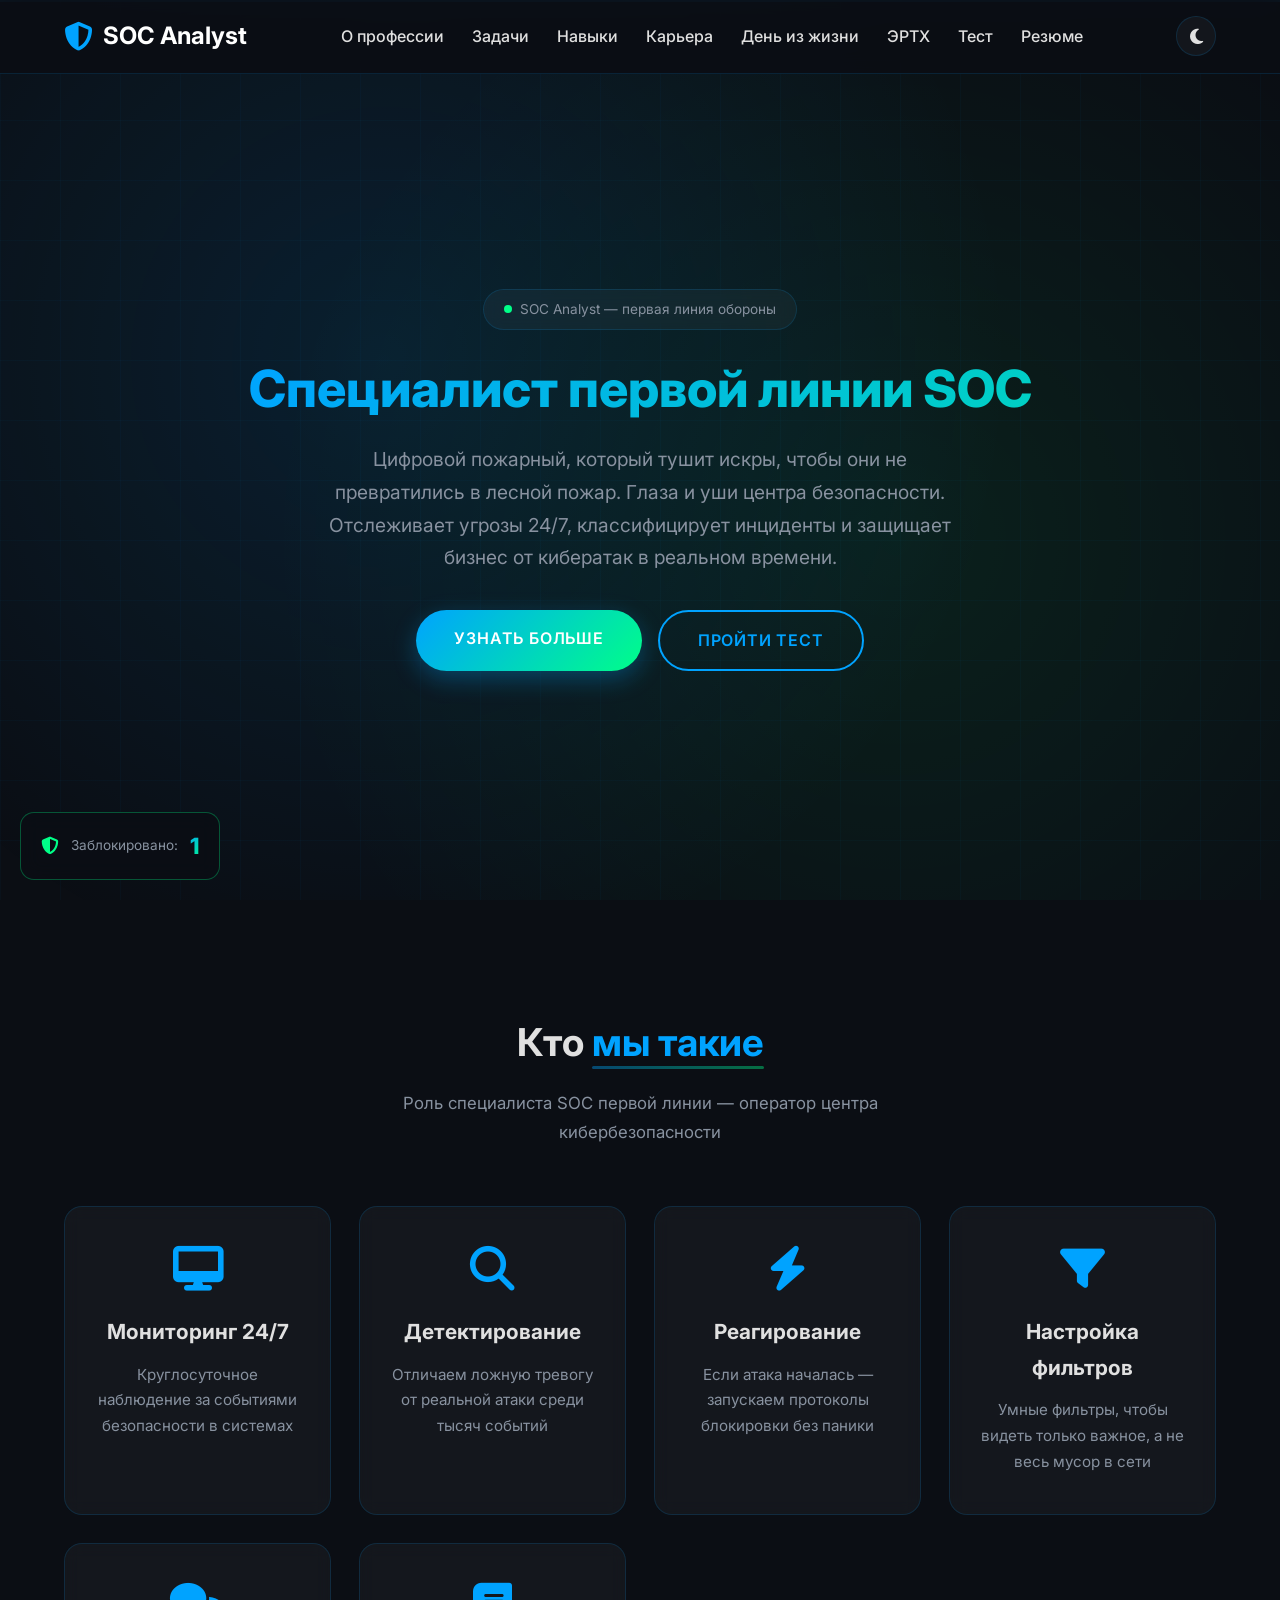
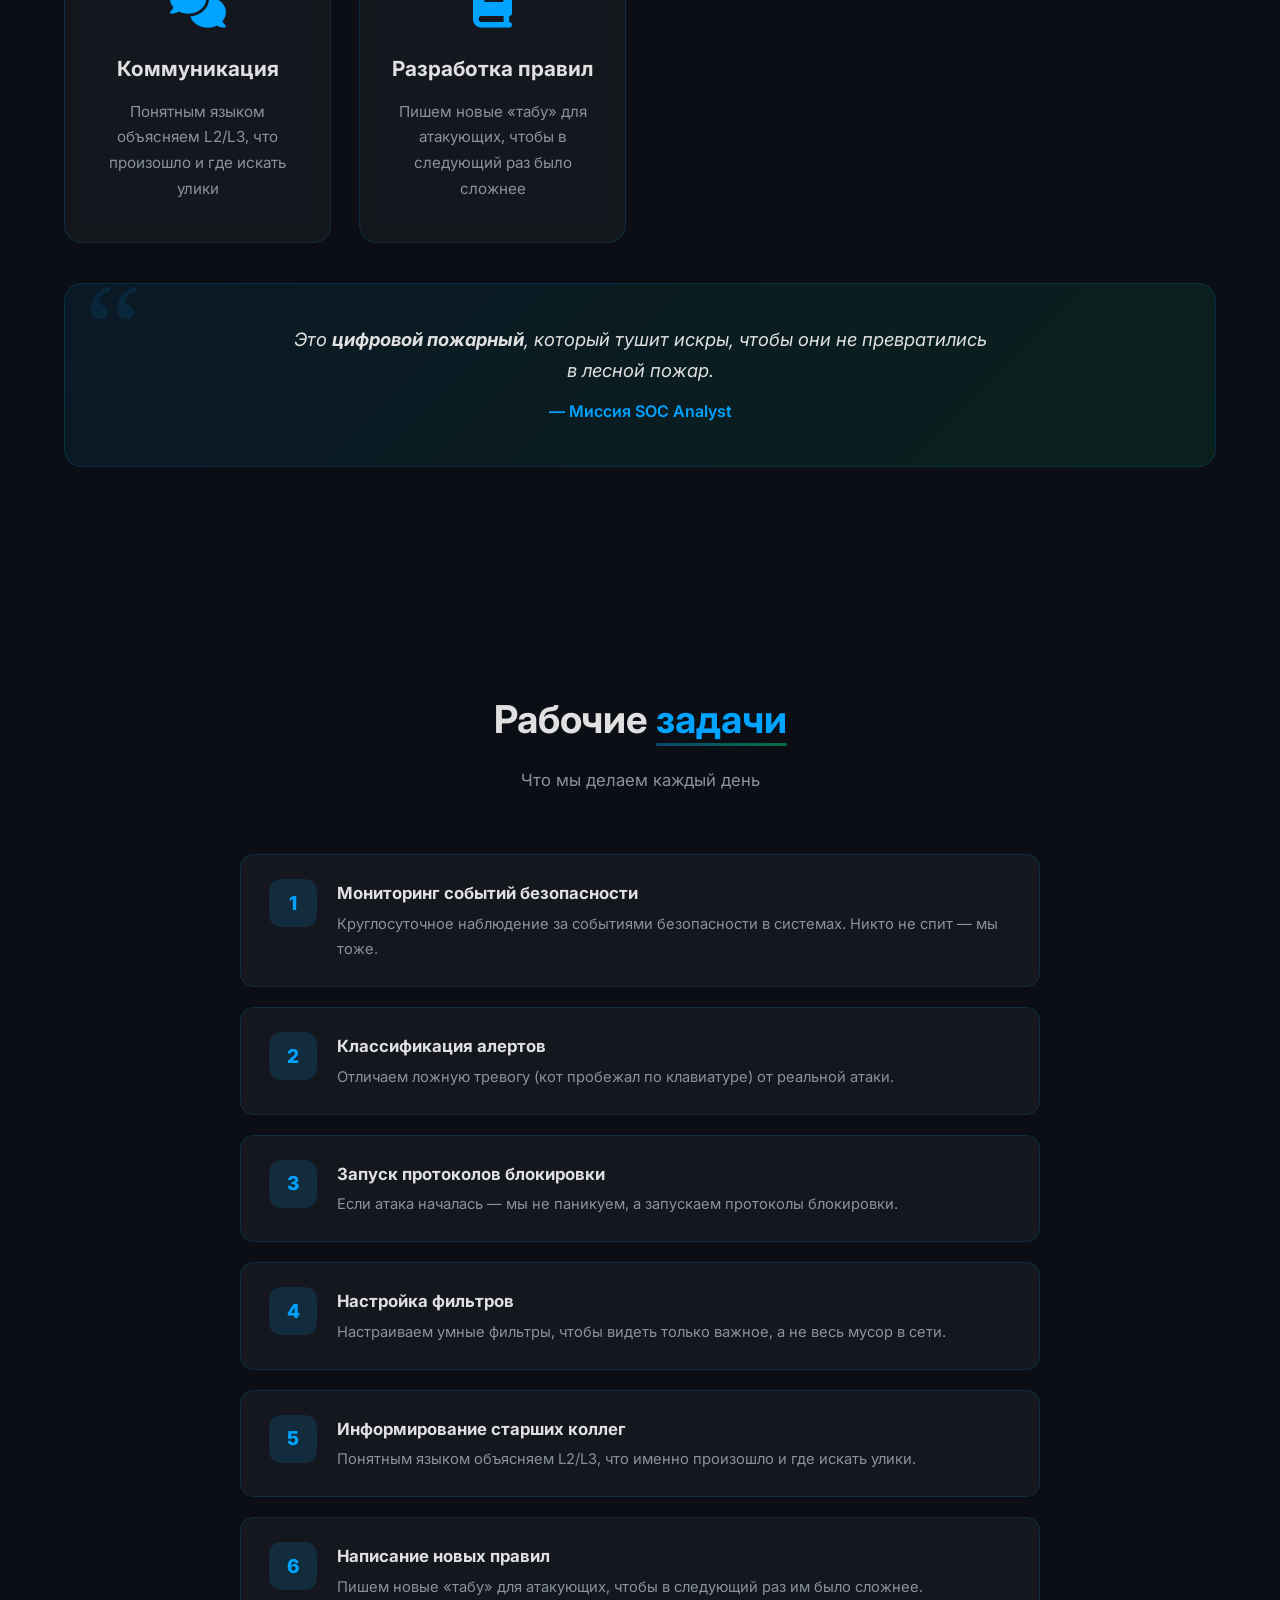
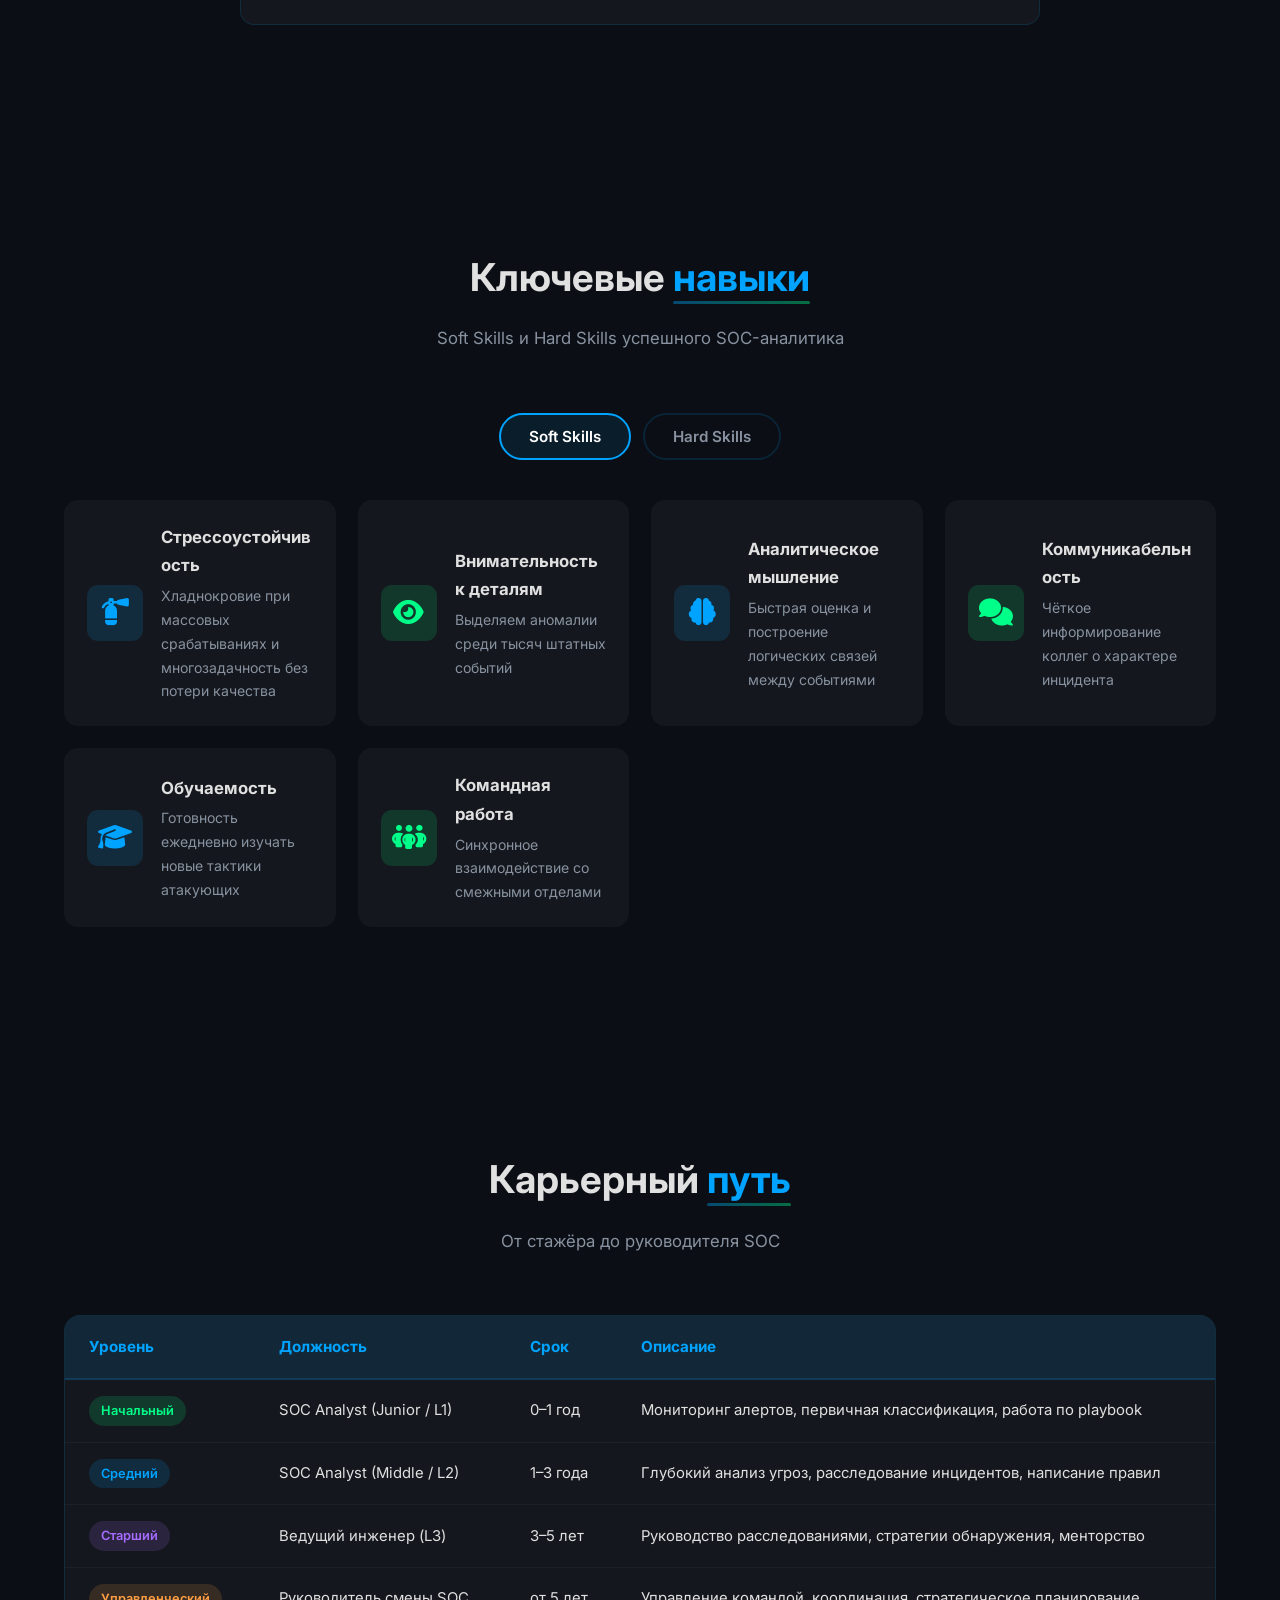
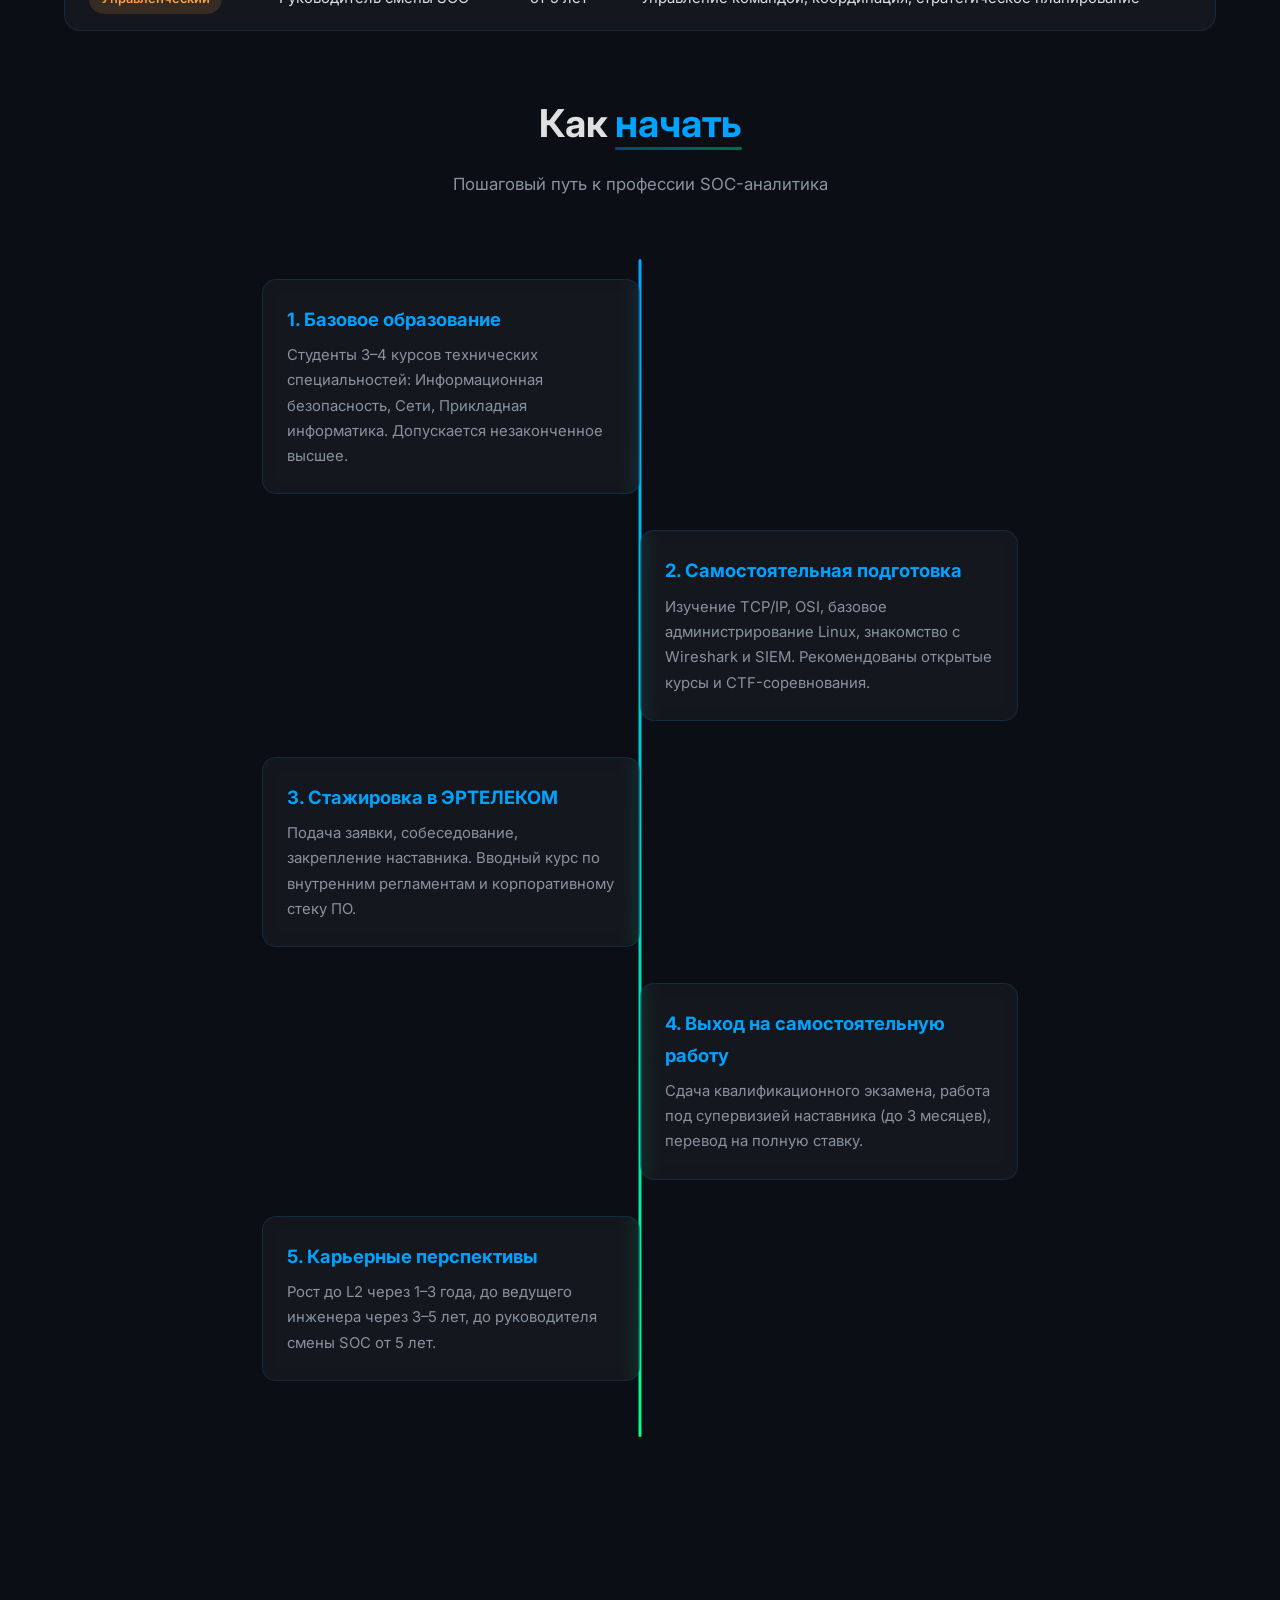
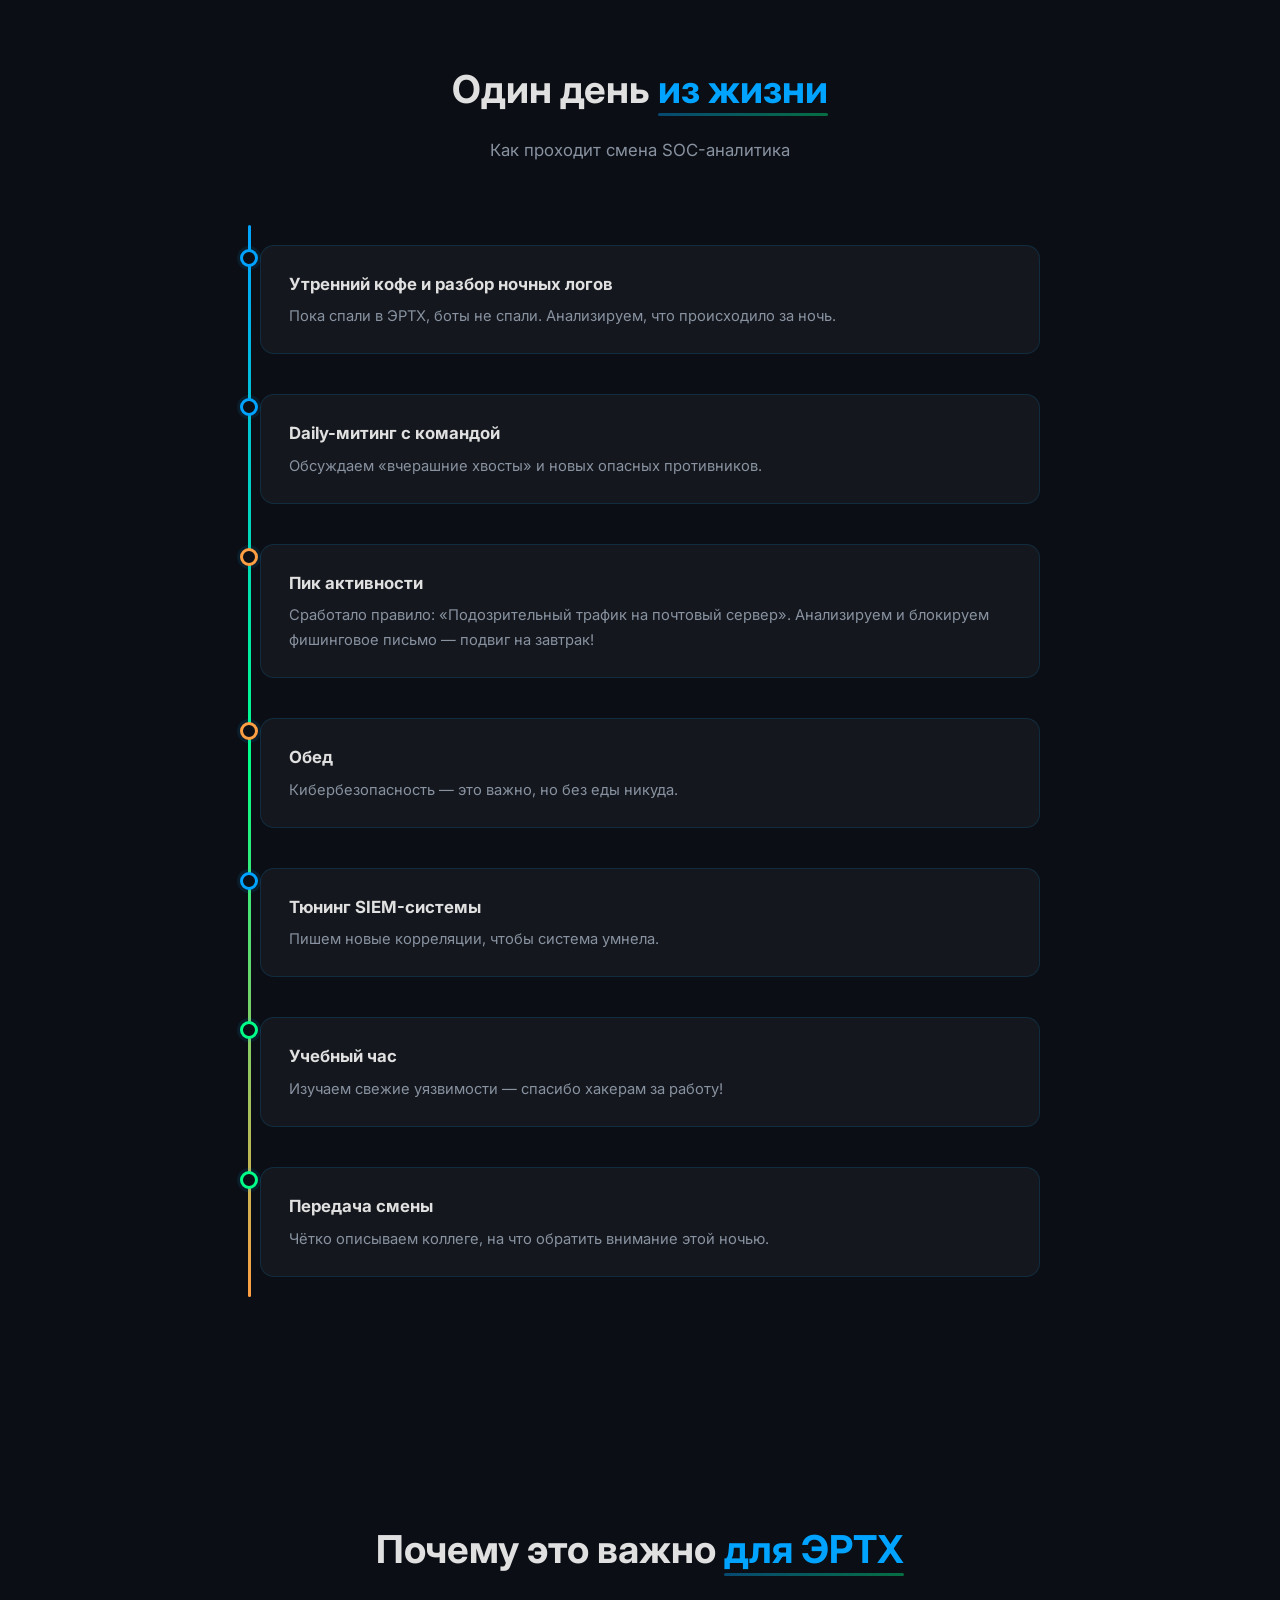
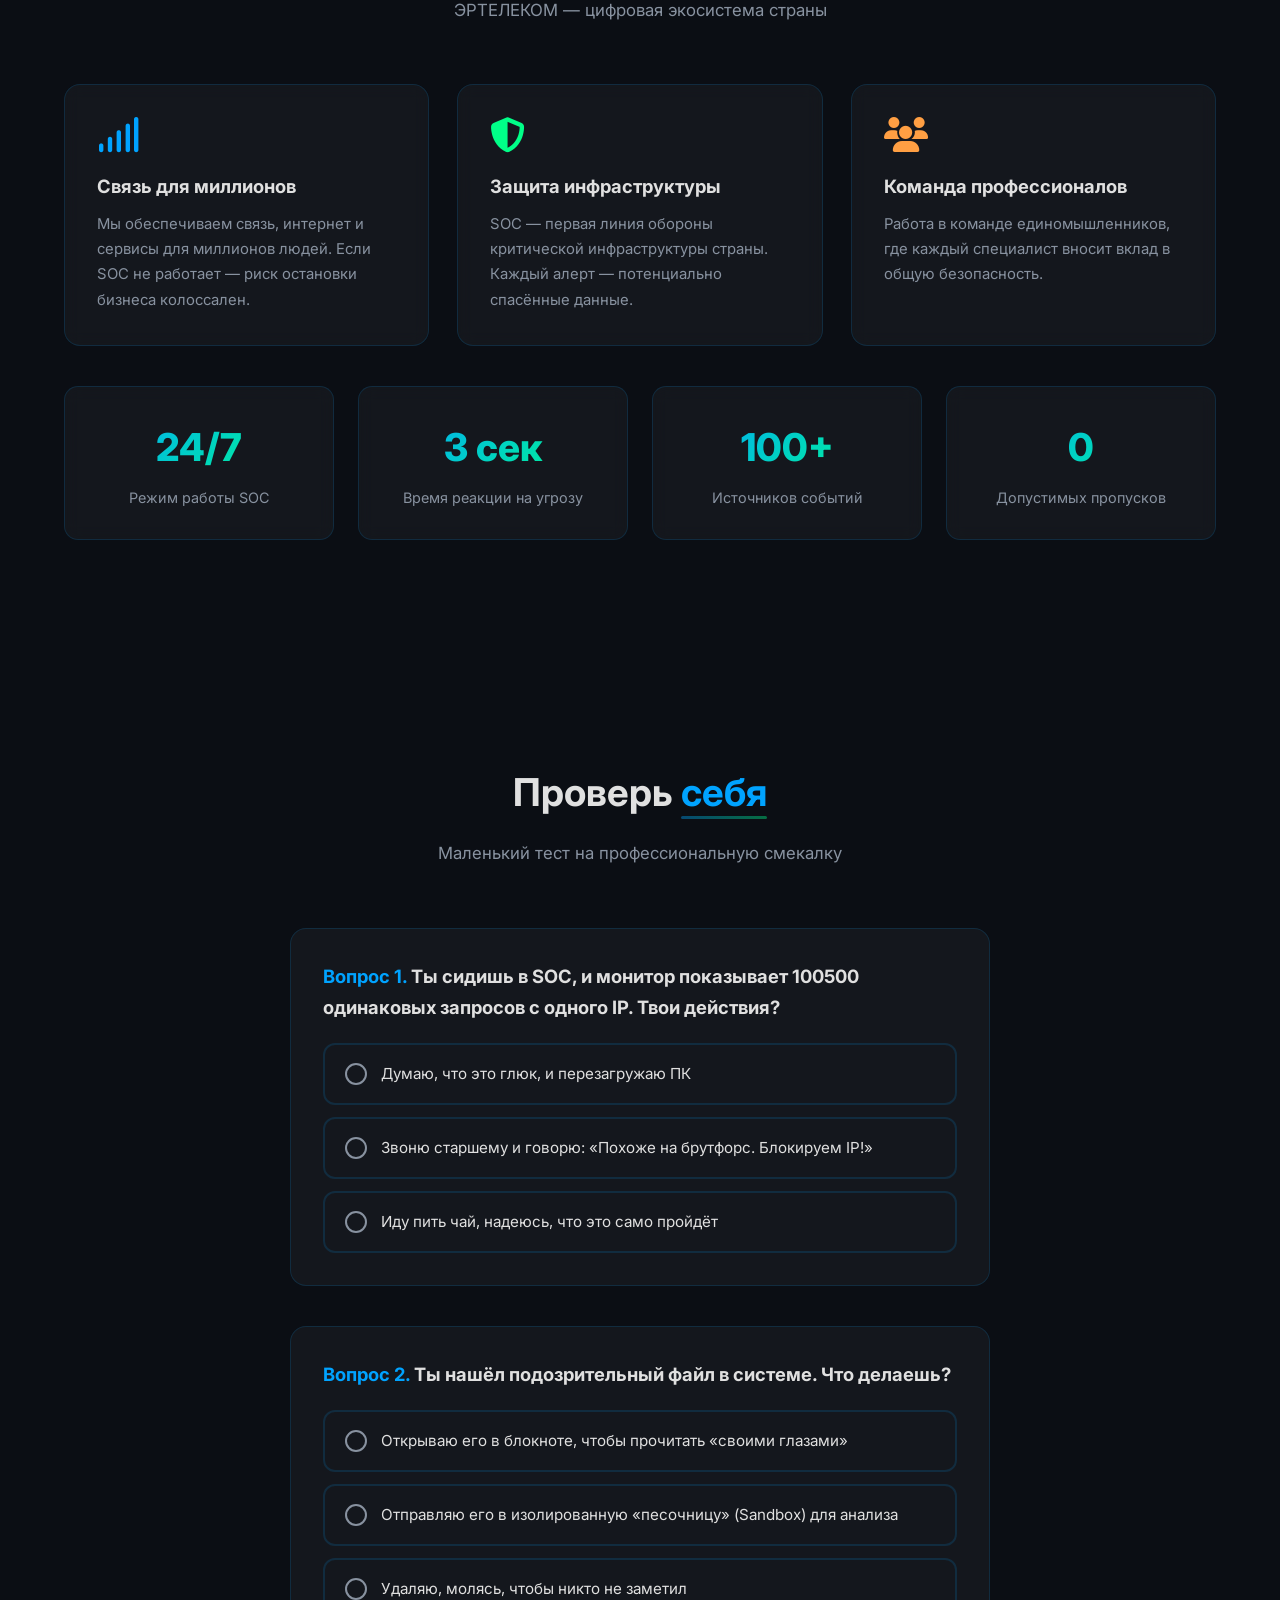
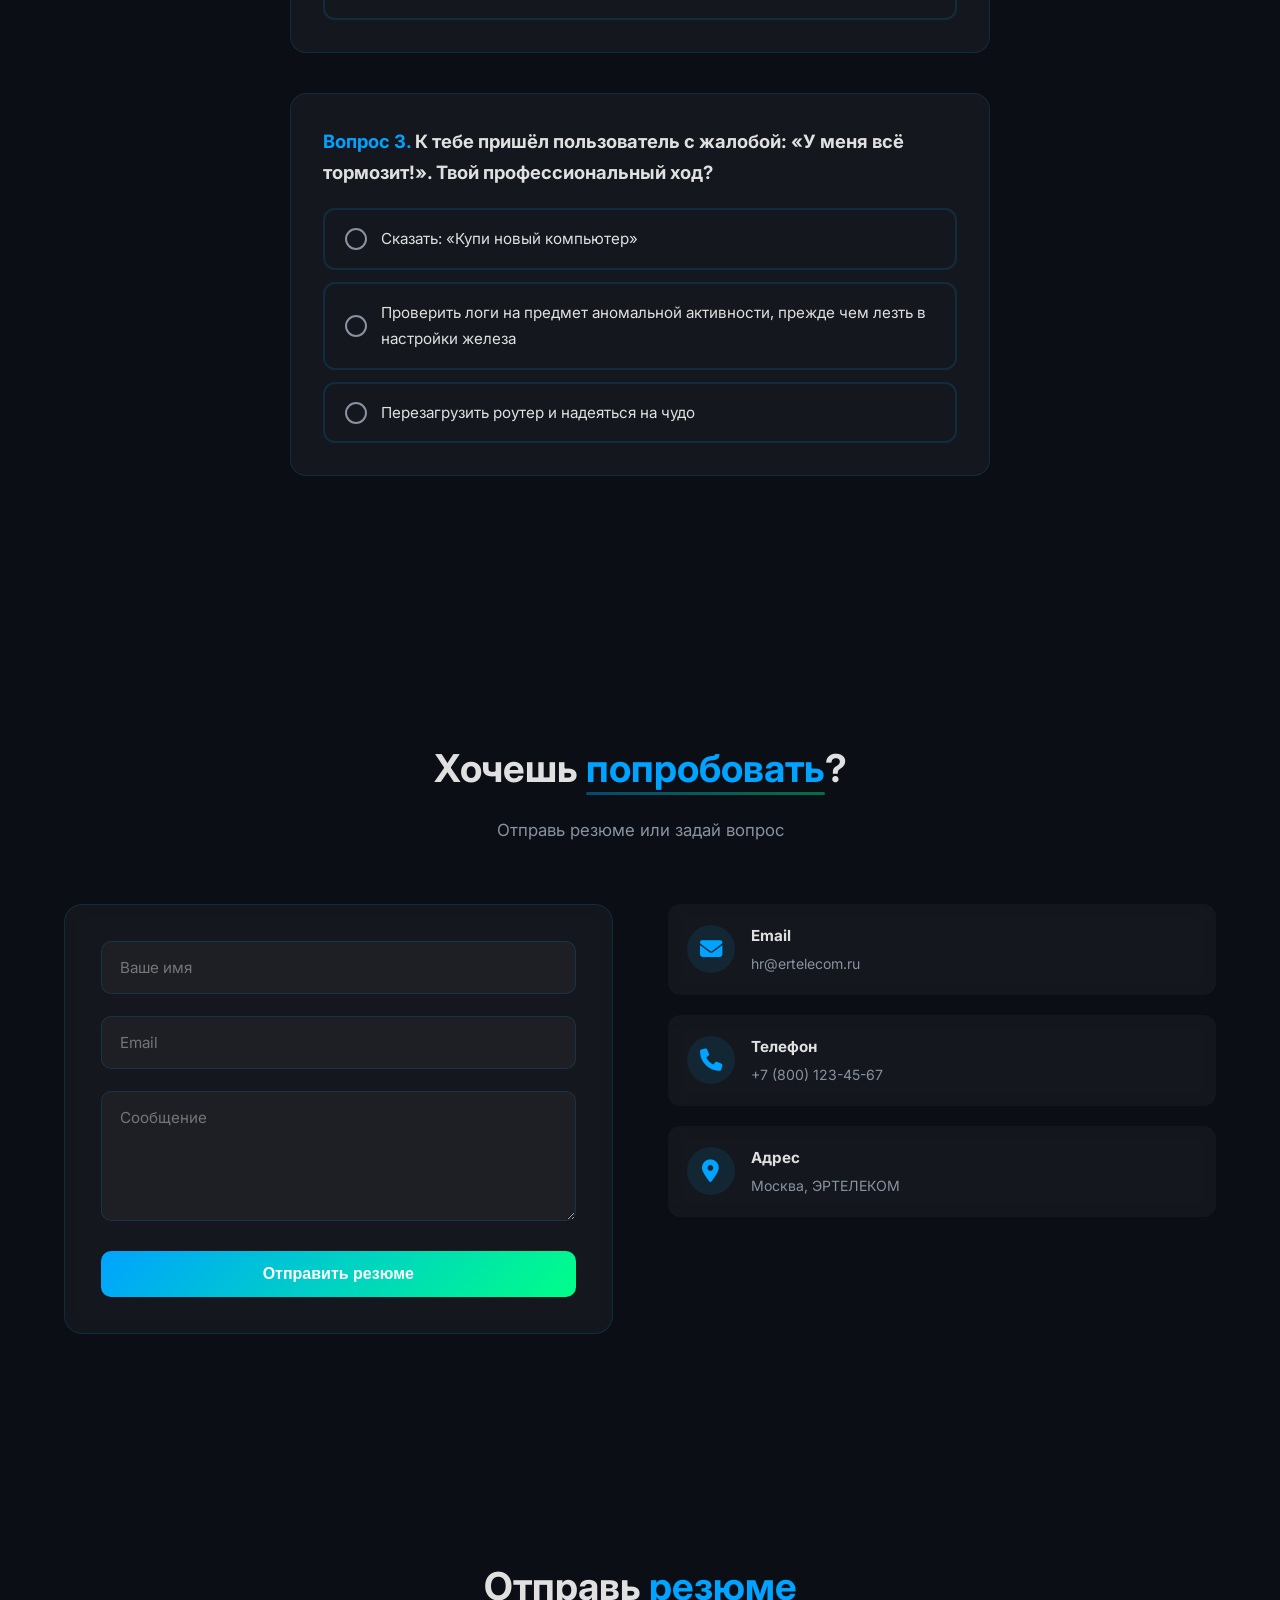
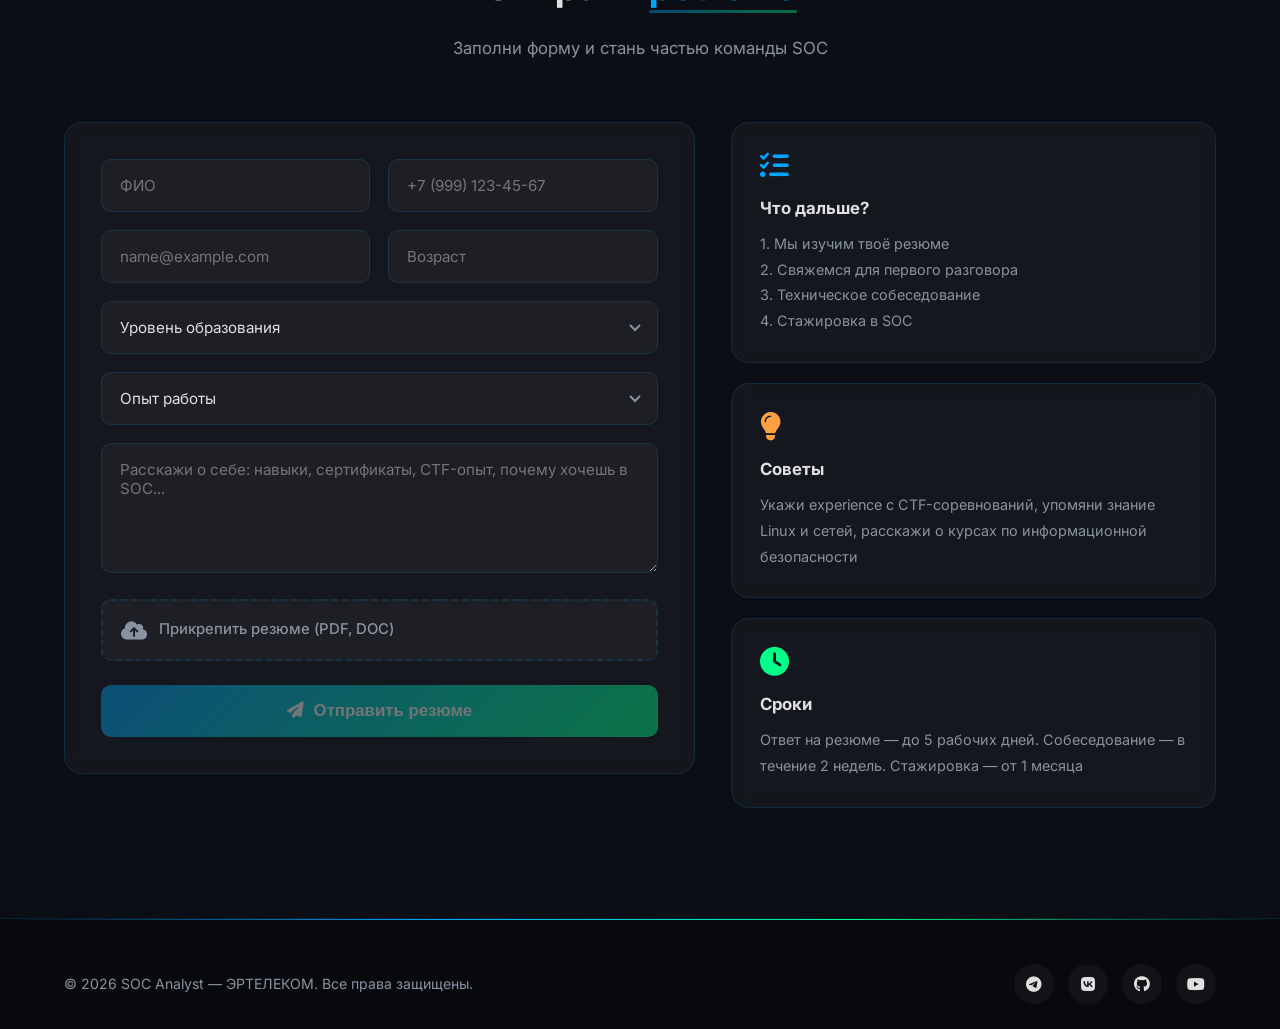
==== commit 2e02da93: "Change threat spawn interval to 10 seconds" ====
--- a/index.html
+++ b/index.html
@@ -1015,7 +1015,7 @@
 toast.addEventListener('animationend',()=>toast.remove());
 }
 
-setInterval(spawnThreat,2500);
+setInterval(spawnThreat,10000);
 setInterval(autoBlockCheck,100);
 setTimeout(spawnThreat,500);
 </script>
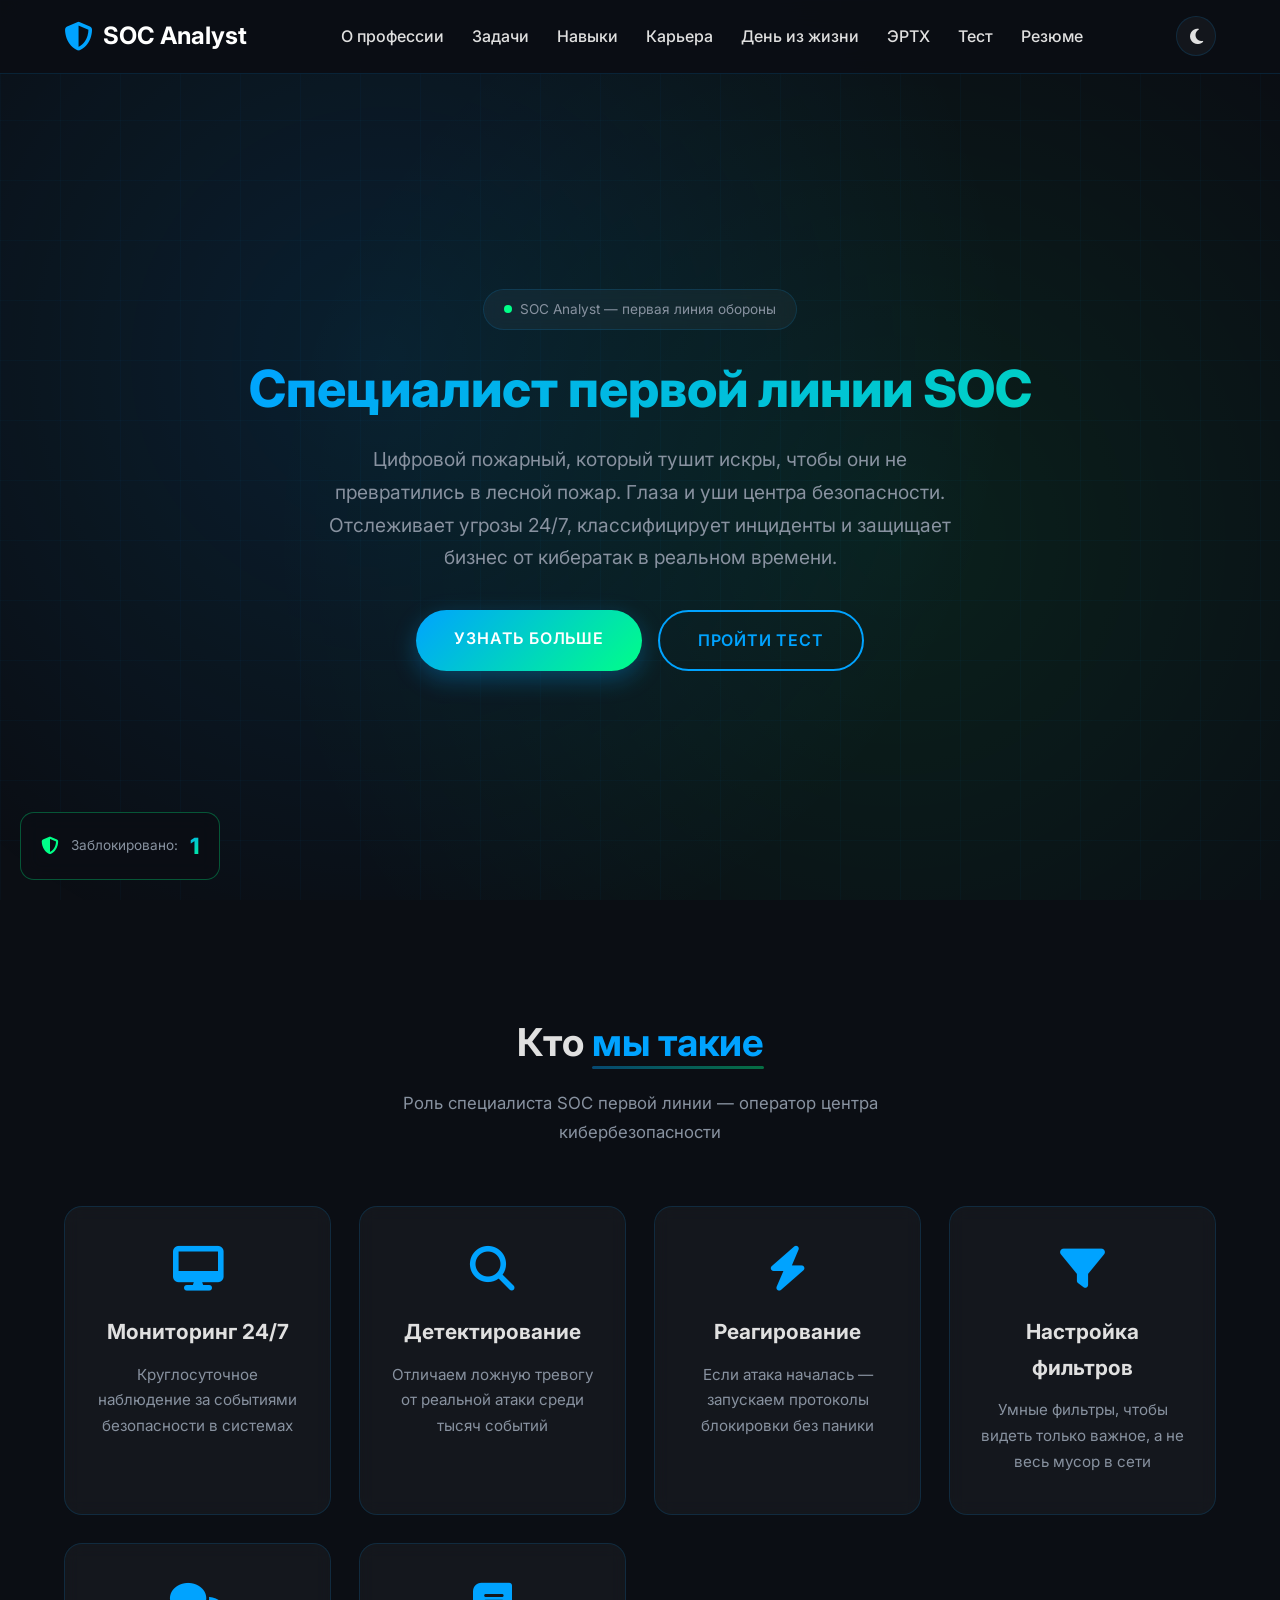
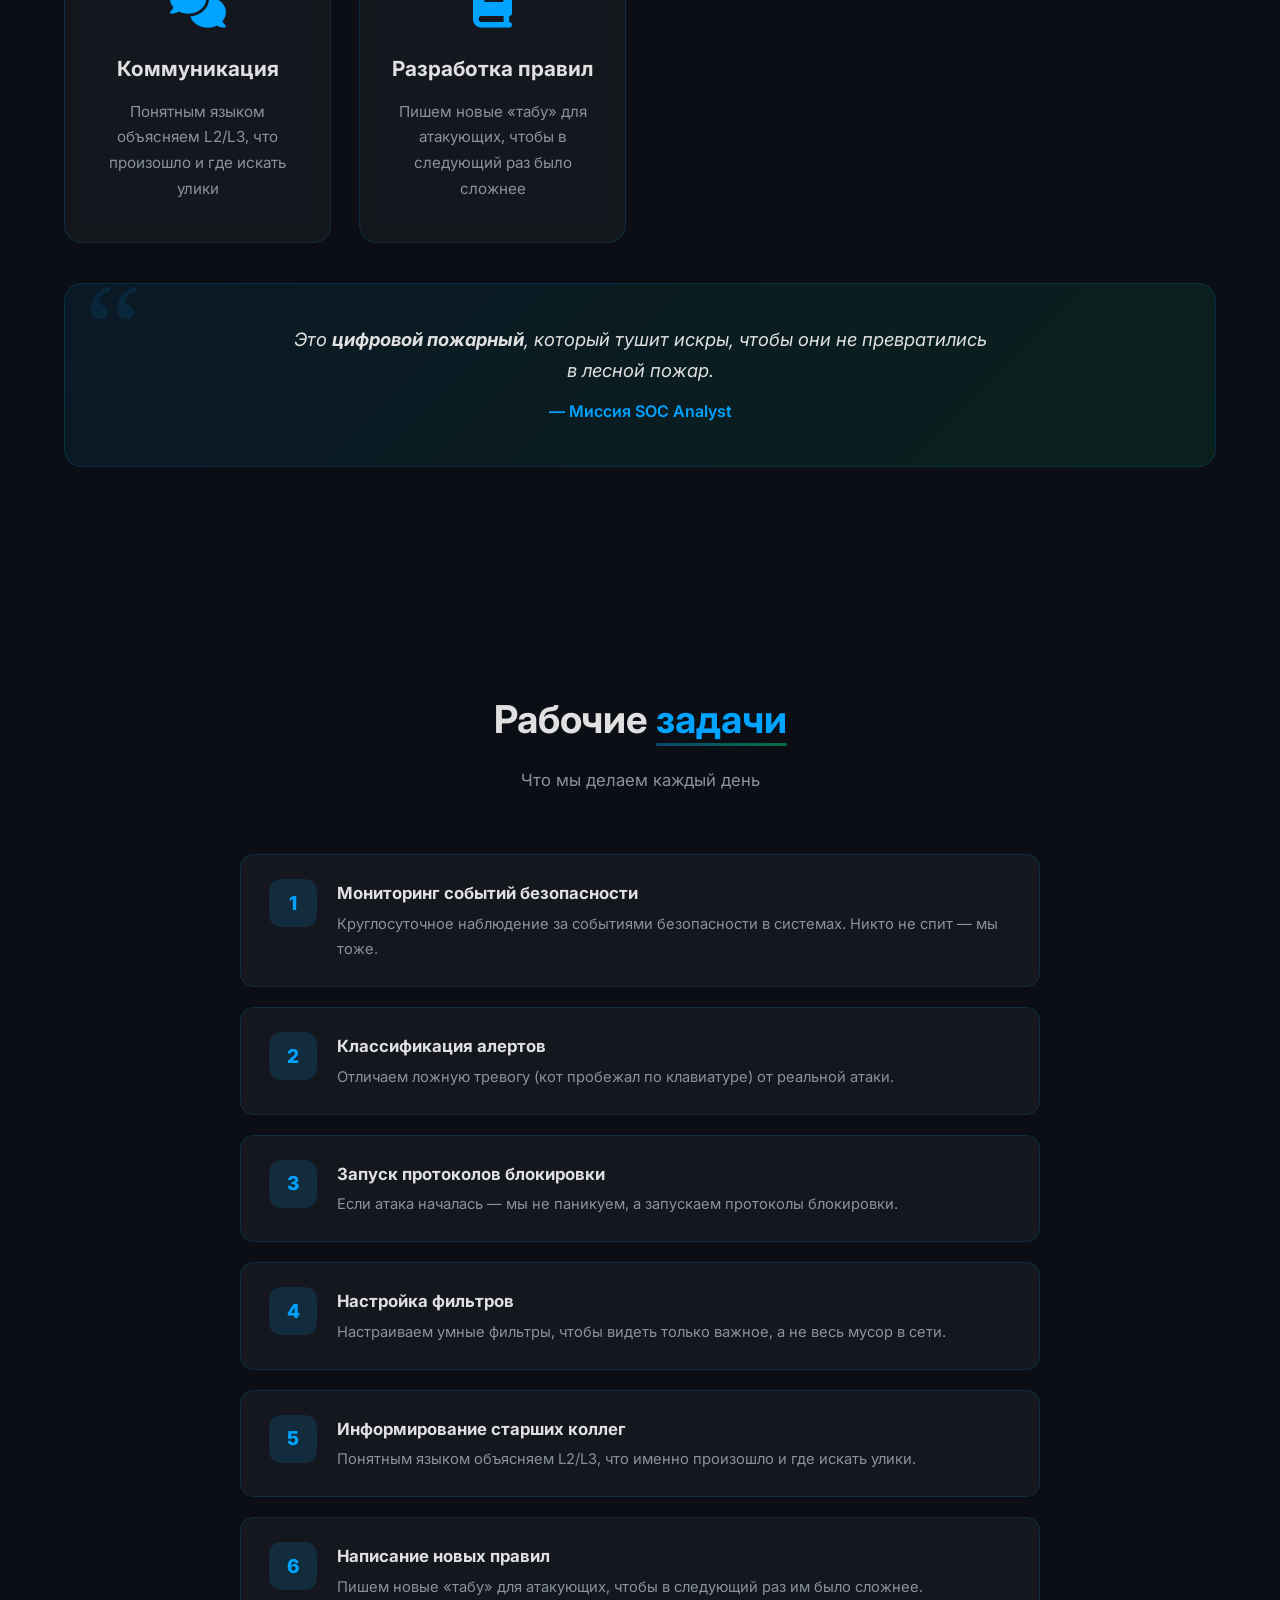
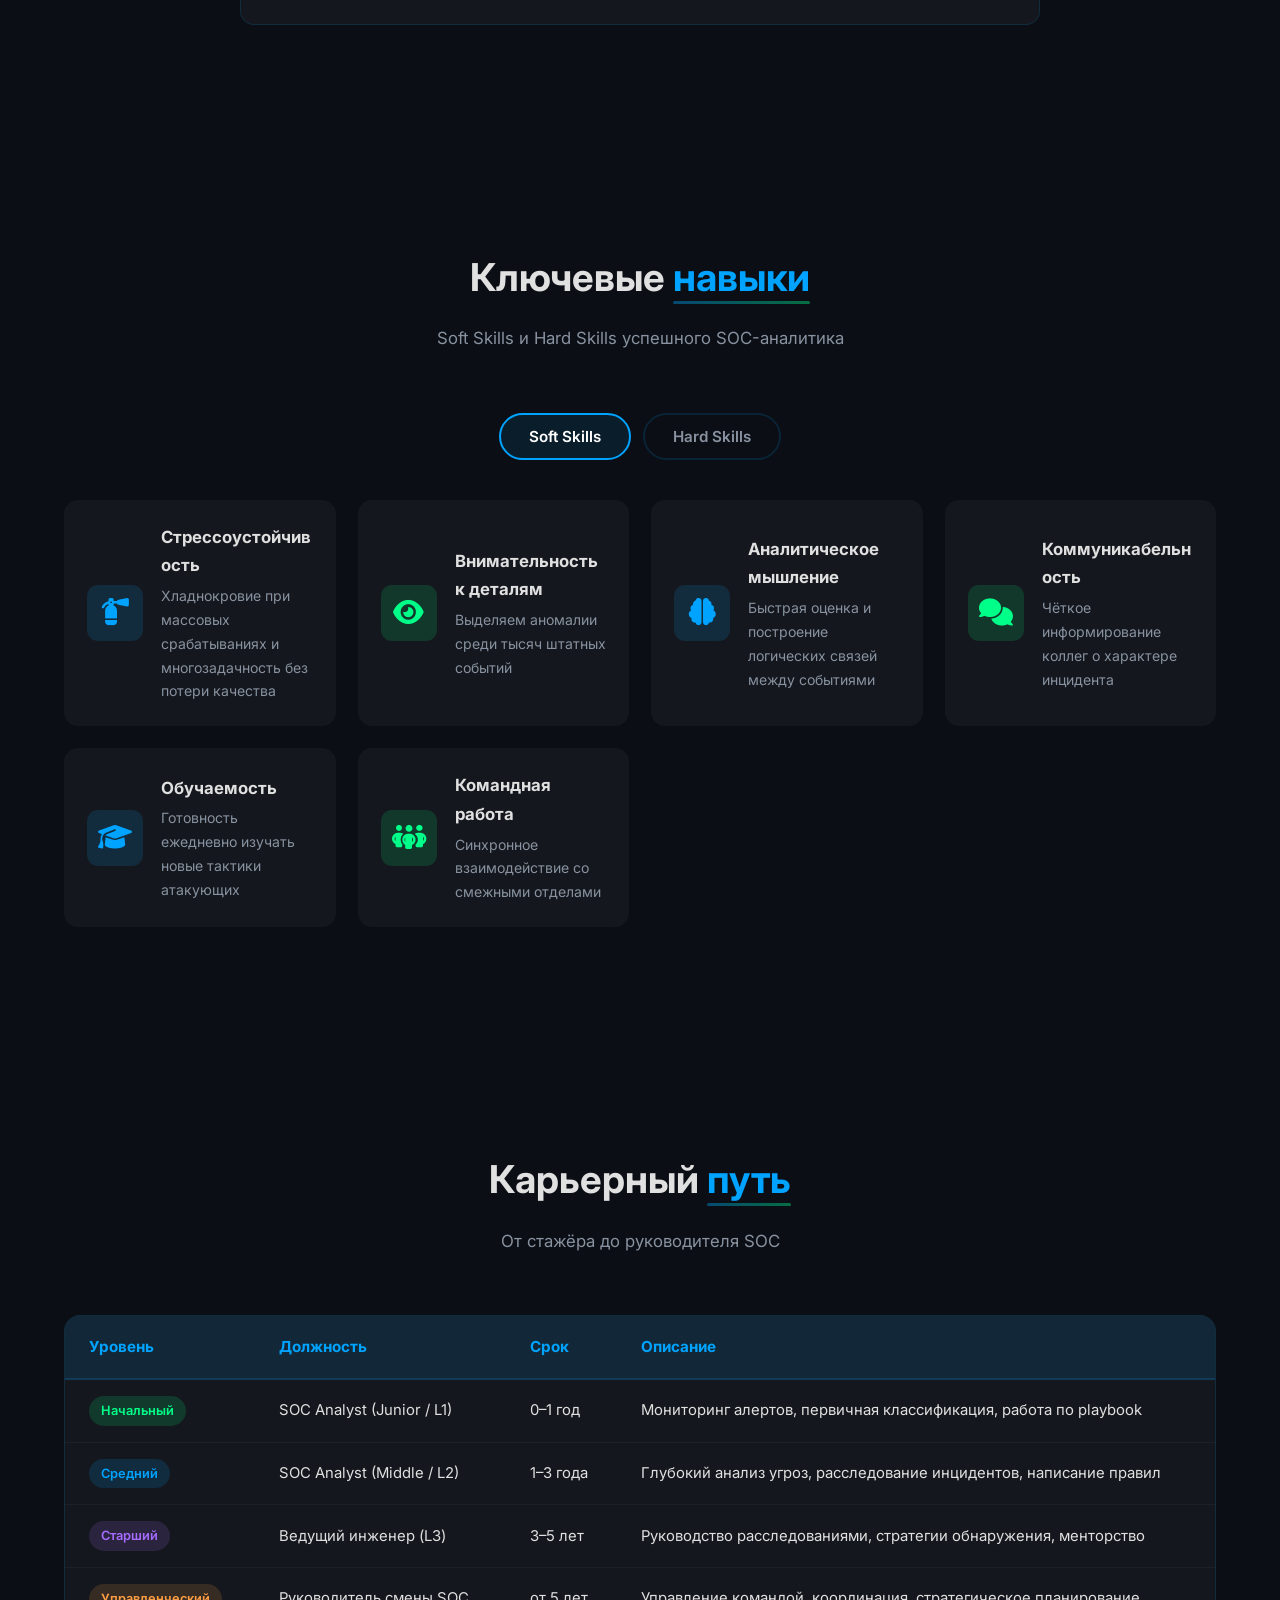
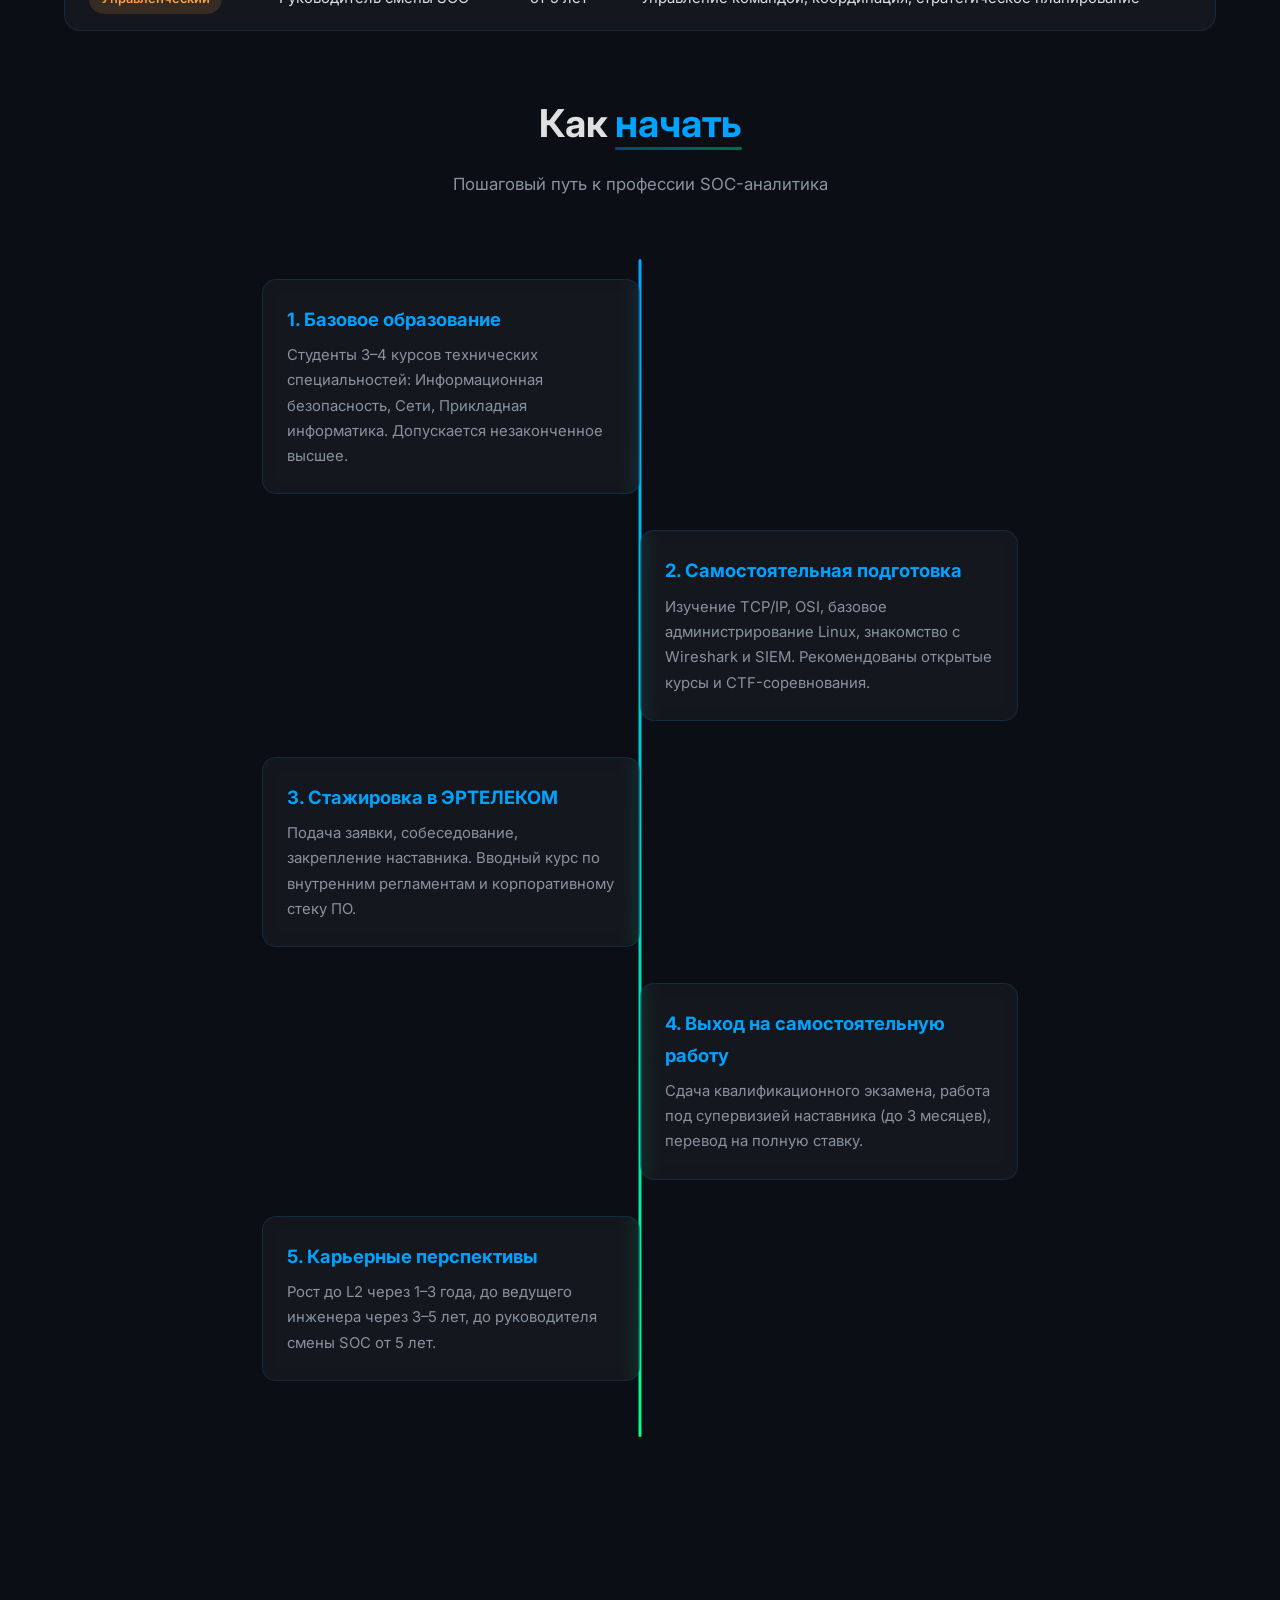
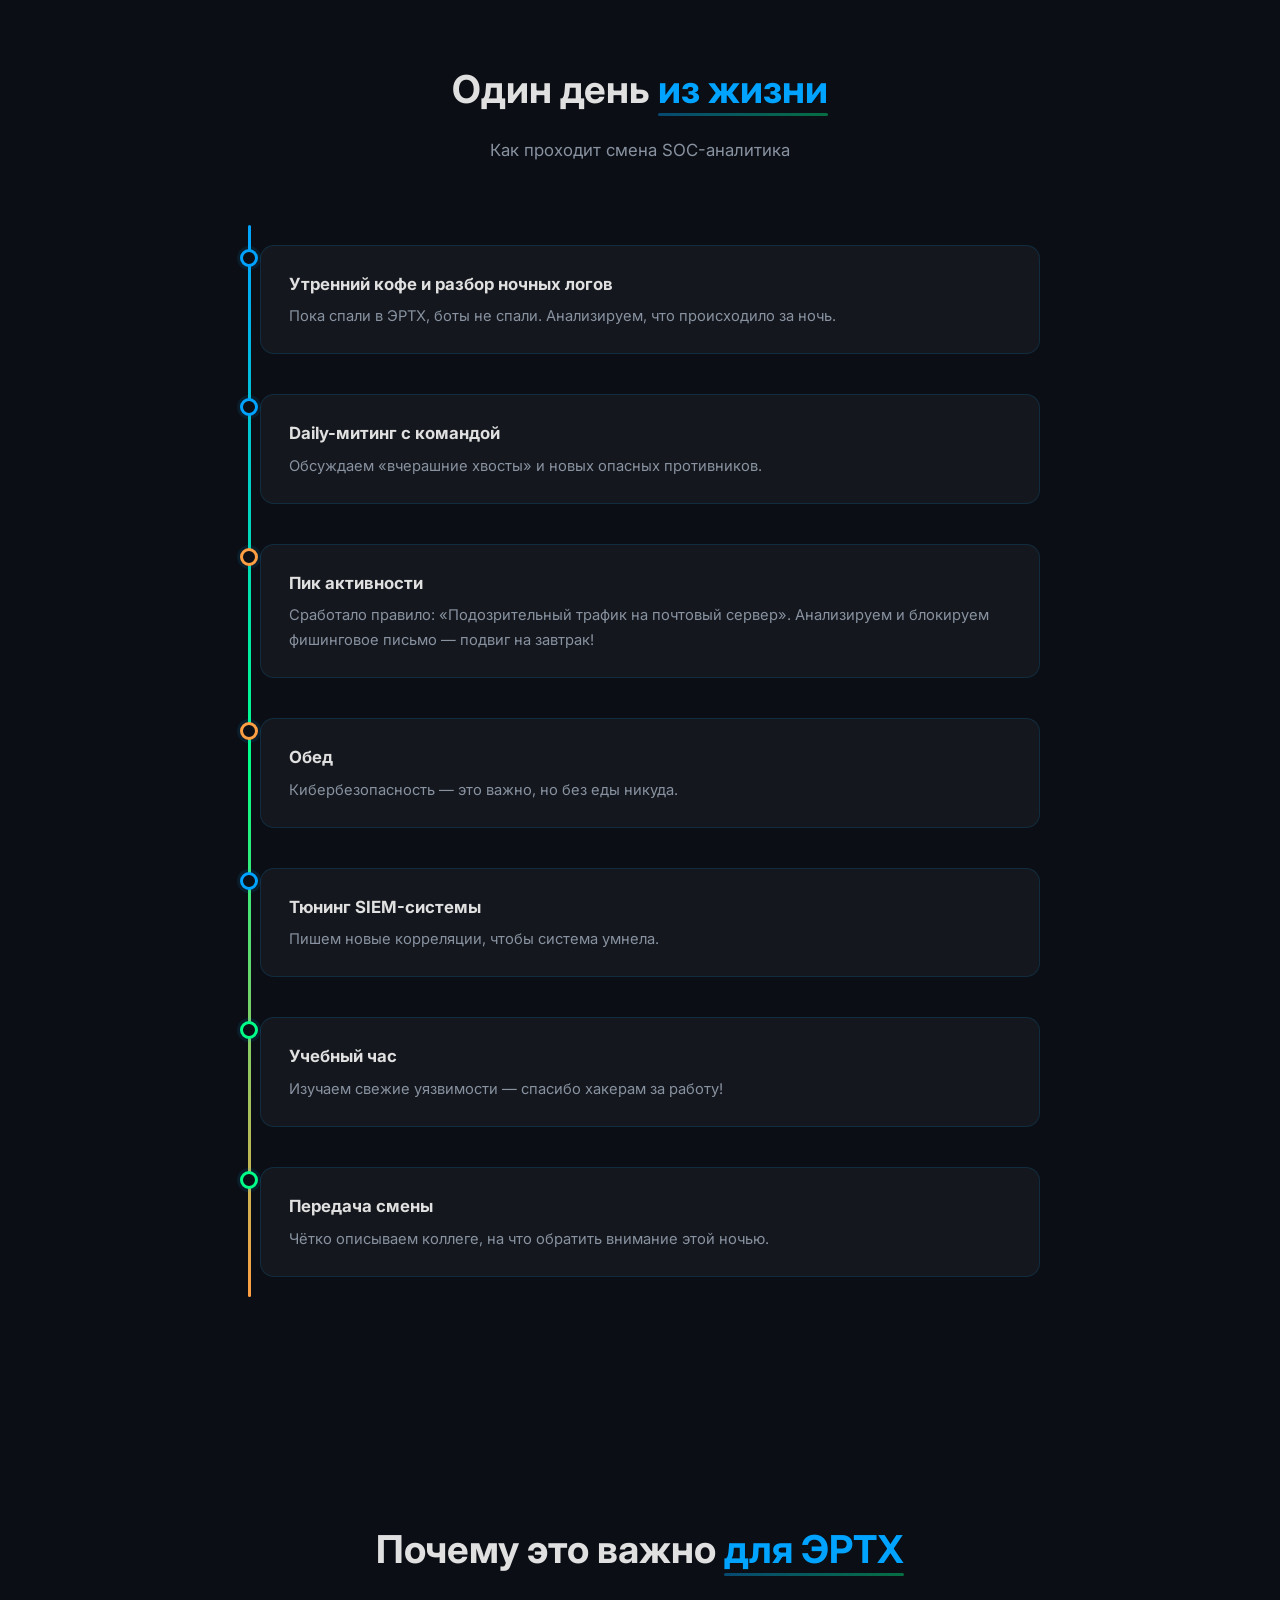
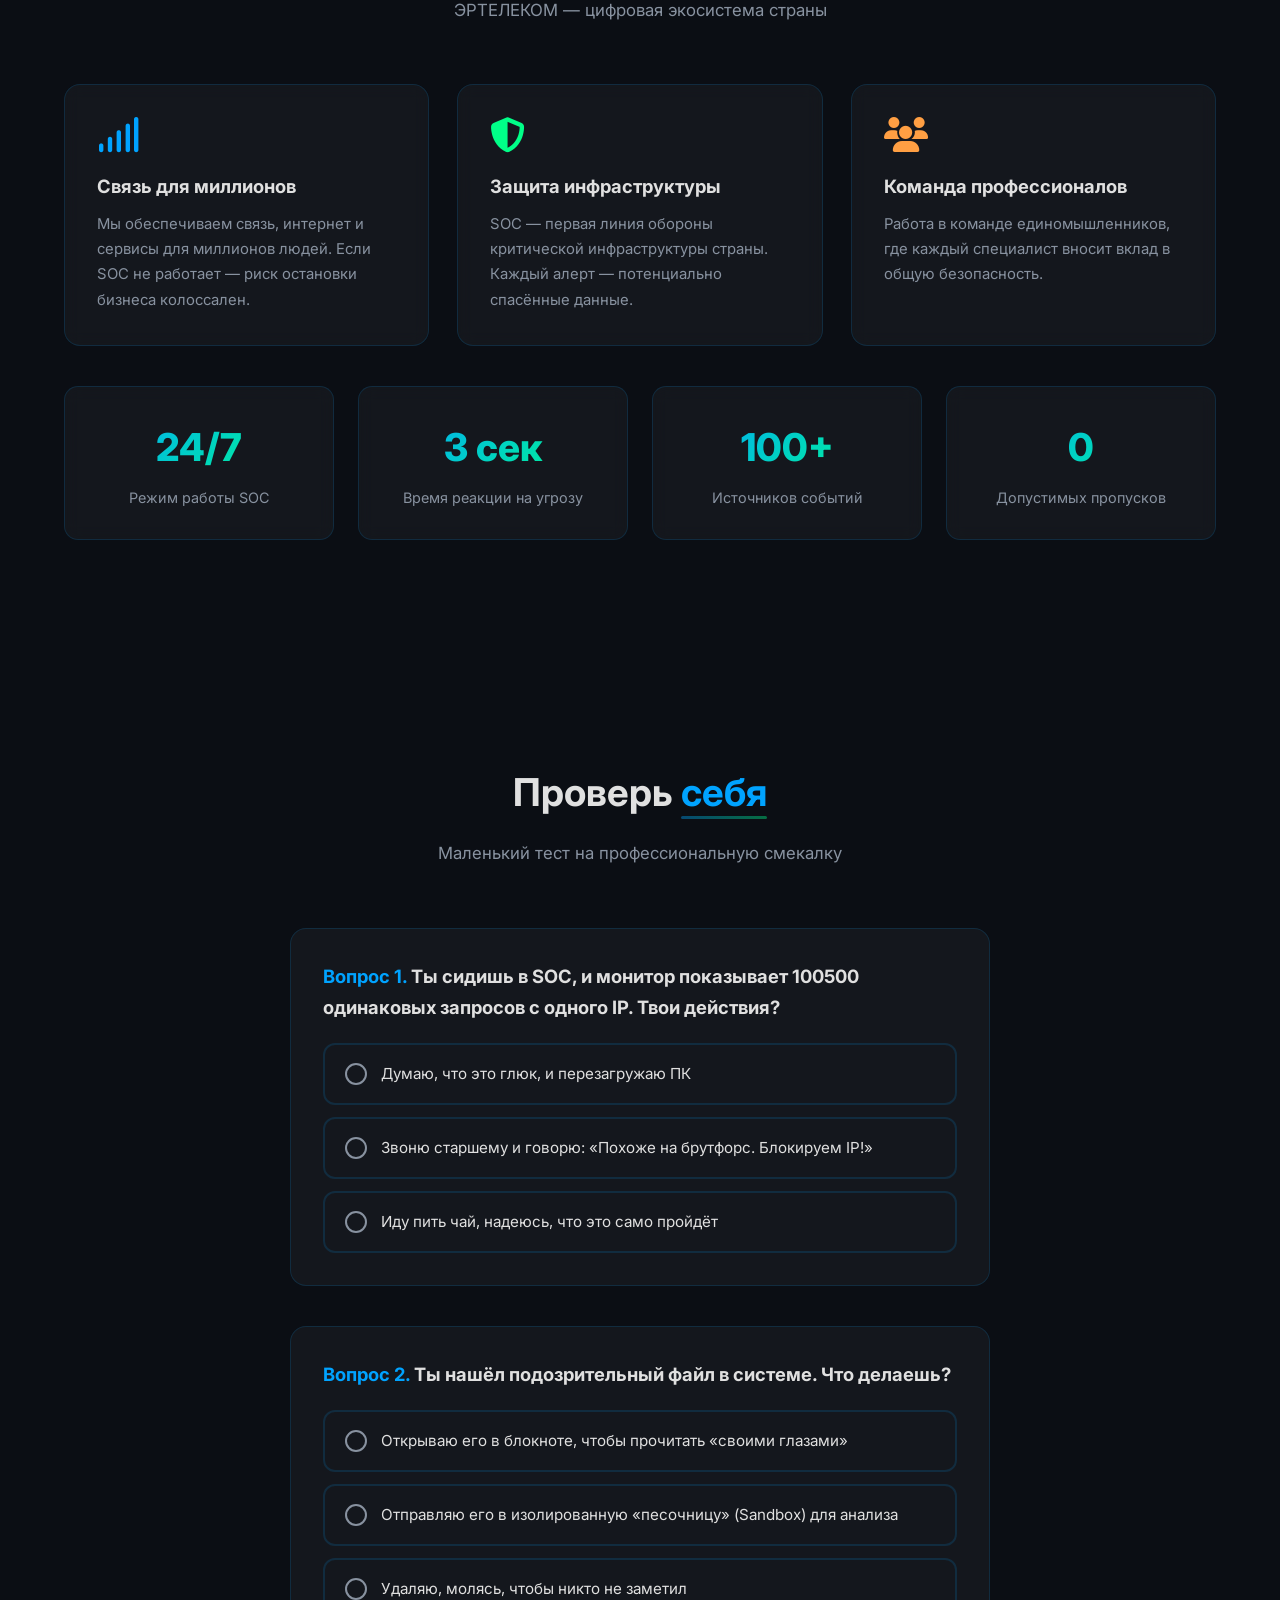
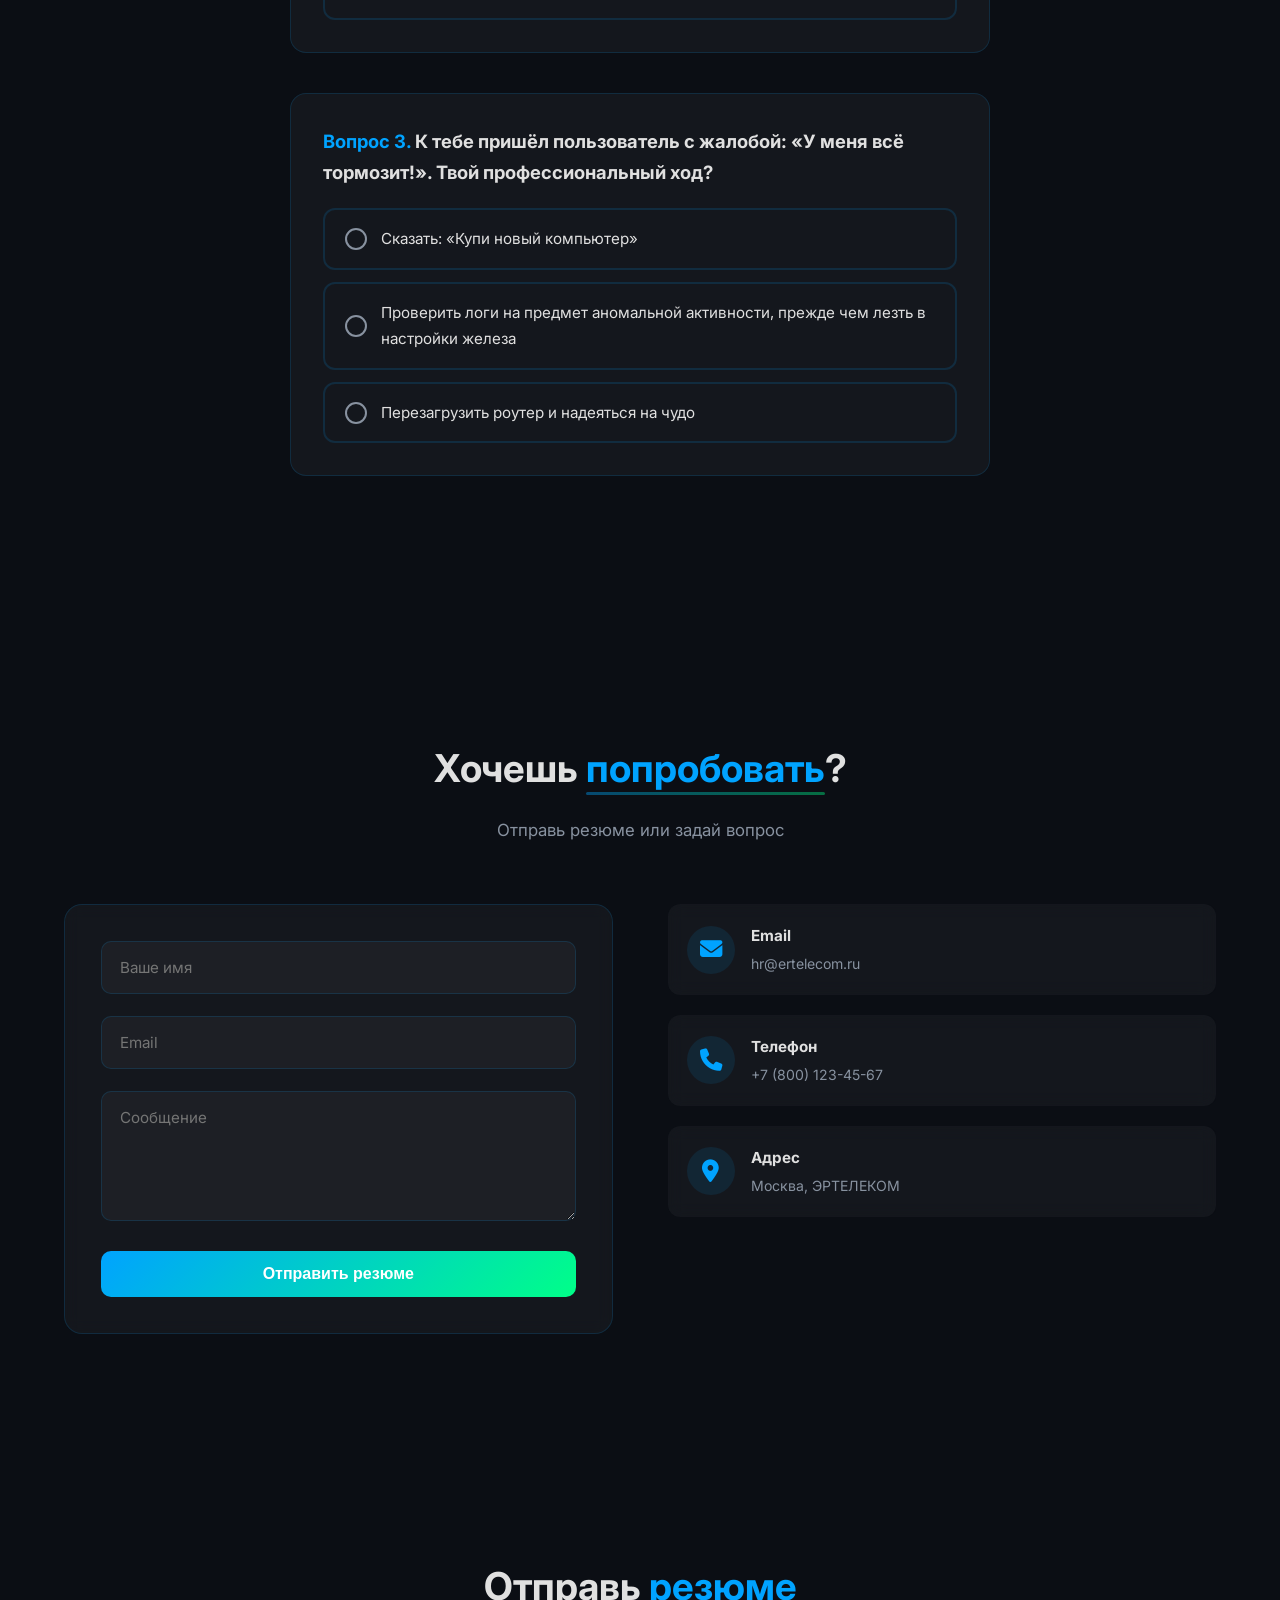
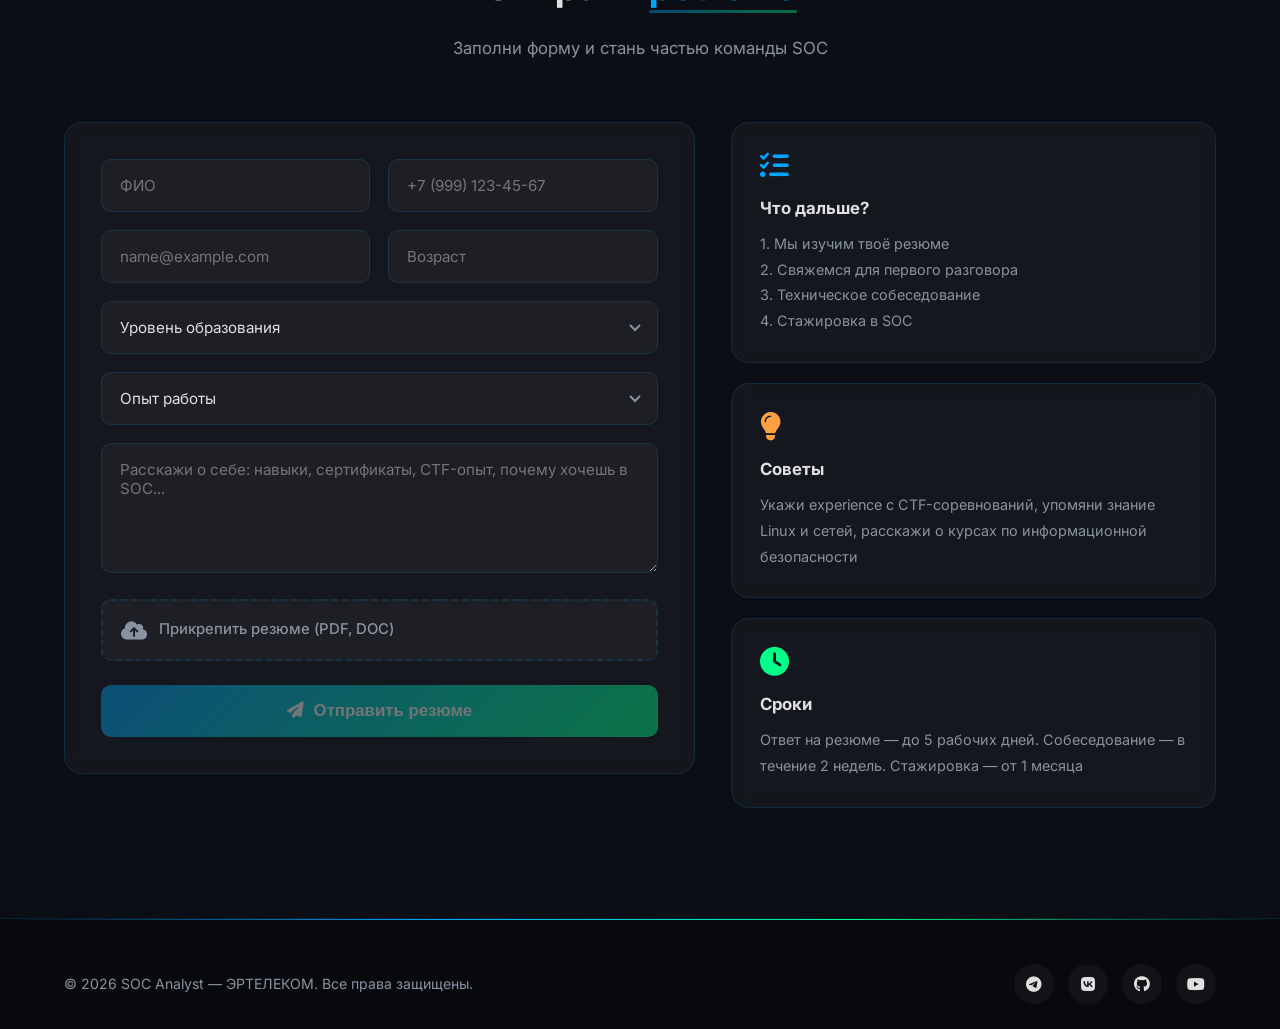
==== commit 1668b448: "Remove scanning blue line animation from hero" ====
--- a/index.html
+++ b/index.html
@@ -140,8 +140,6 @@
 .hero{min-height:100vh;display:flex;align-items:center;justify-content:center;text-align:center;position:relative;overflow:hidden;padding:140px 20px 80px}
 .hero::before{content:'';position:absolute;inset:0;background:radial-gradient(circle at 30% 40%,rgba(0,163,255,0.12) 0%,transparent 60%),radial-gradient(circle at 70% 60%,rgba(0,255,136,0.08) 0%,transparent 60%);animation:pulse 6s ease-in-out infinite alternate}
 @keyframes pulse{0%{transform:scale(1);opacity:.6}100%{transform:scale(1.05);opacity:1}}
-.hero::after{content:'';position:absolute;top:0;left:-100%;width:300%;height:2px;background:linear-gradient(90deg,transparent,var(--blue),transparent);animation:scan 4s linear infinite}
-@keyframes scan{0%{top:15%}100%{top:85%}}
 .hero-c{position:relative;z-index:2;max-width:850px}
 .hero h1{font-size:3.2rem;font-weight:800;line-height:1.2;margin-bottom:24px;background:linear-gradient(135deg,var(--blue),var(--green));-webkit-background-clip:text;background-clip:text;color:transparent;background-size:200% 200%;animation:grad 5s ease infinite}
 @keyframes grad{0%,100%{background-position:0% 50%}50%{background-position:100% 50%}}
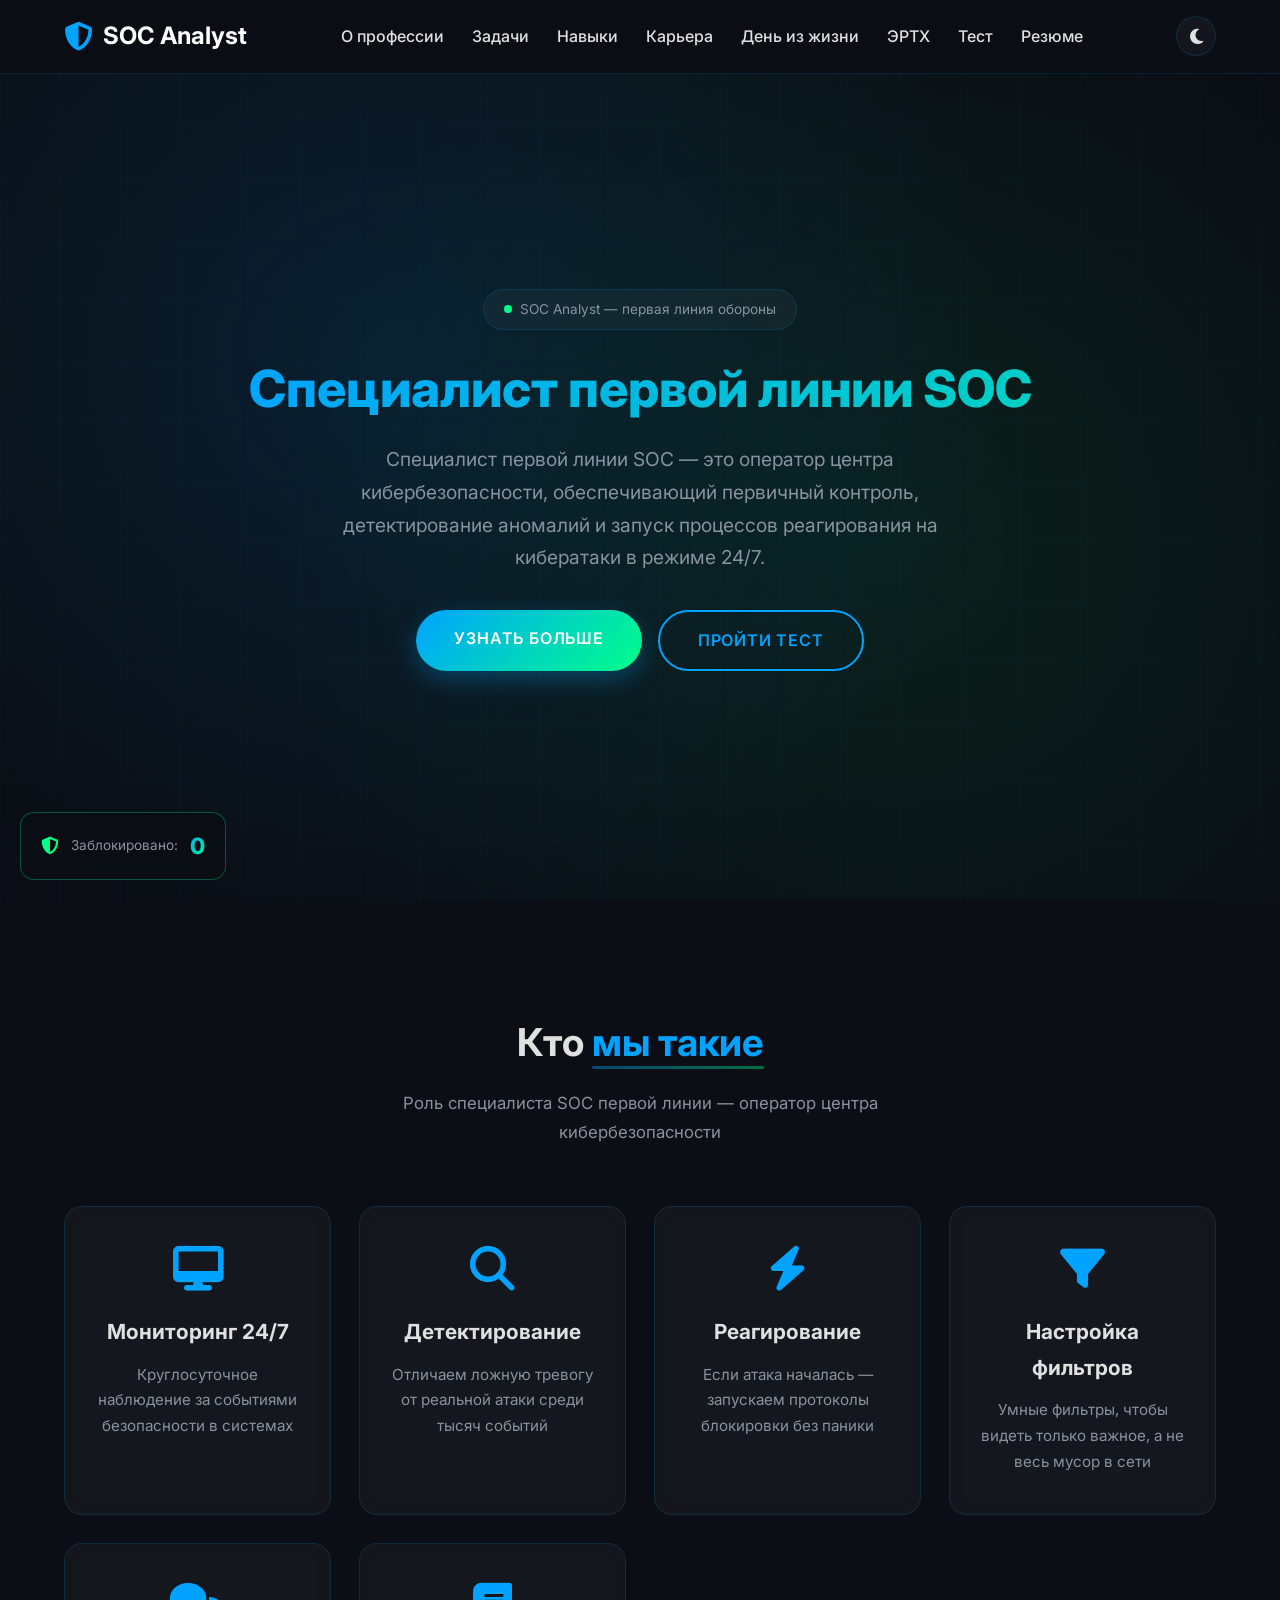
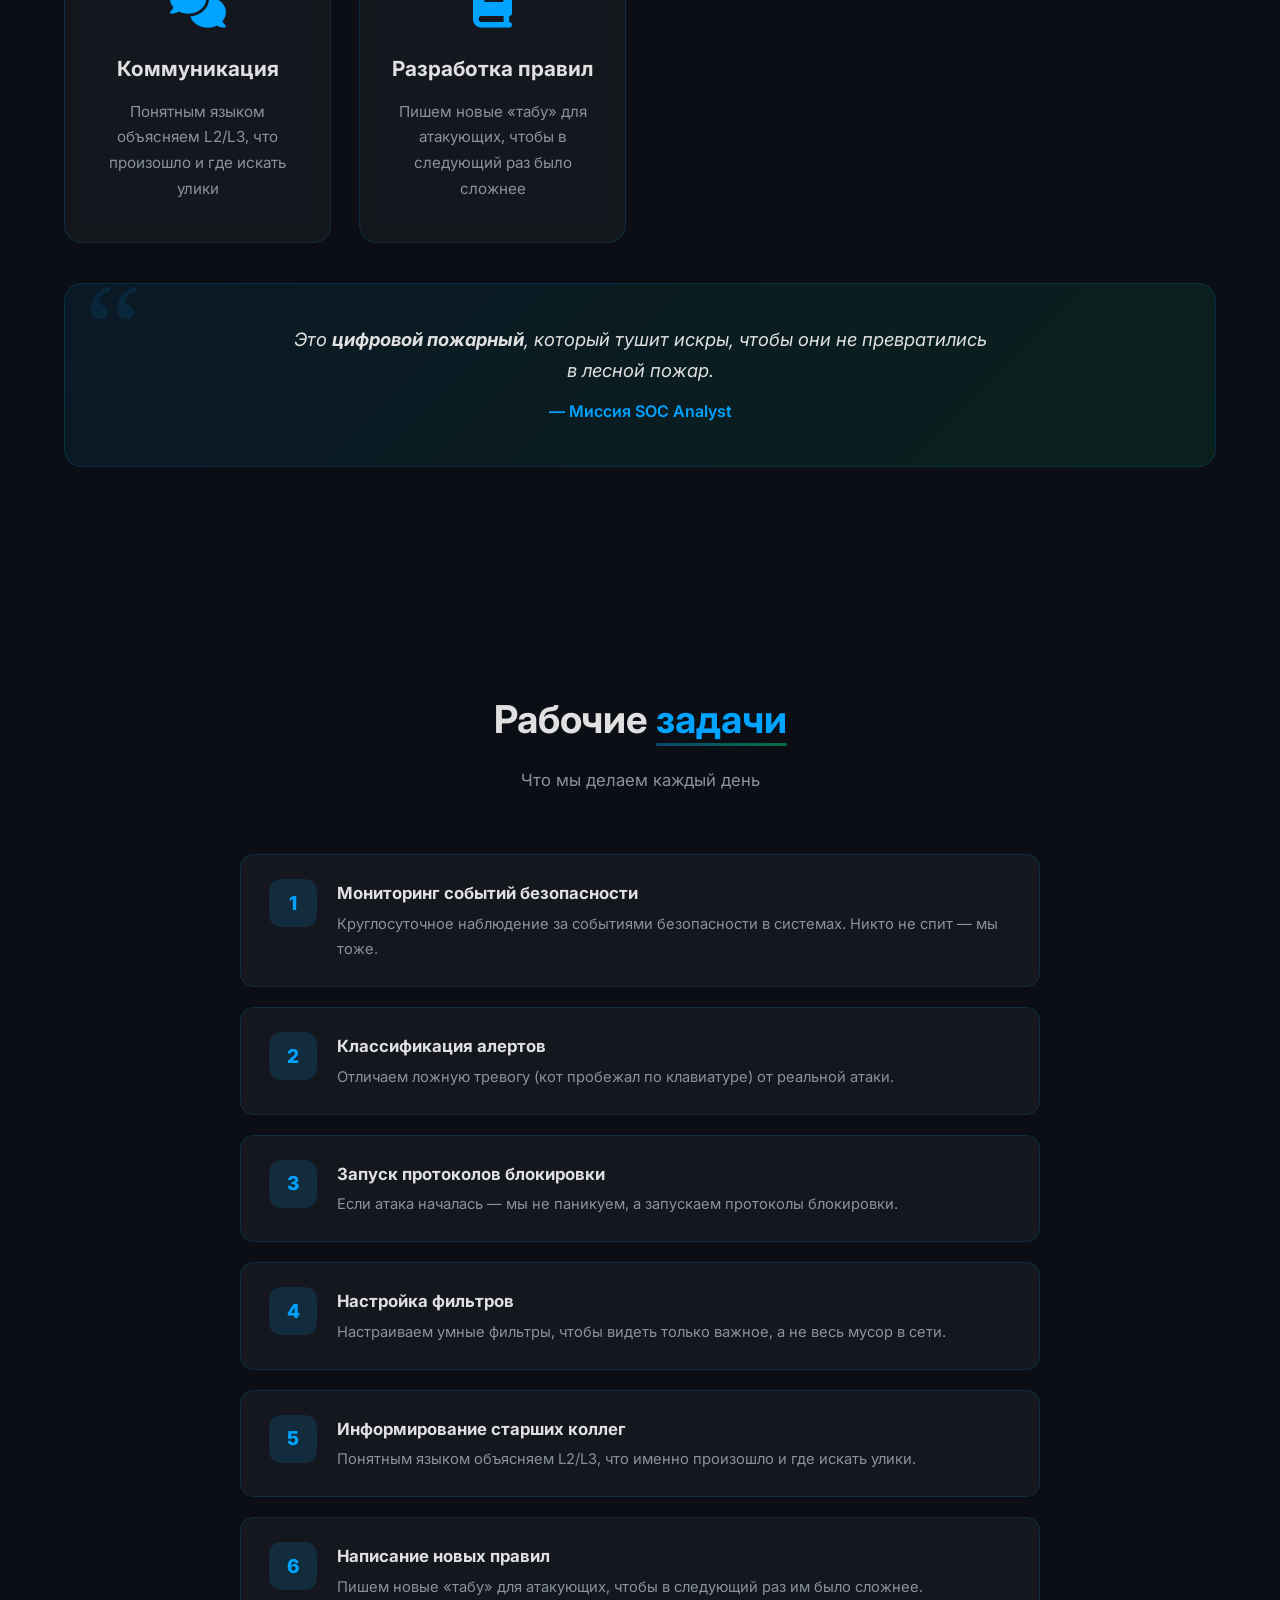
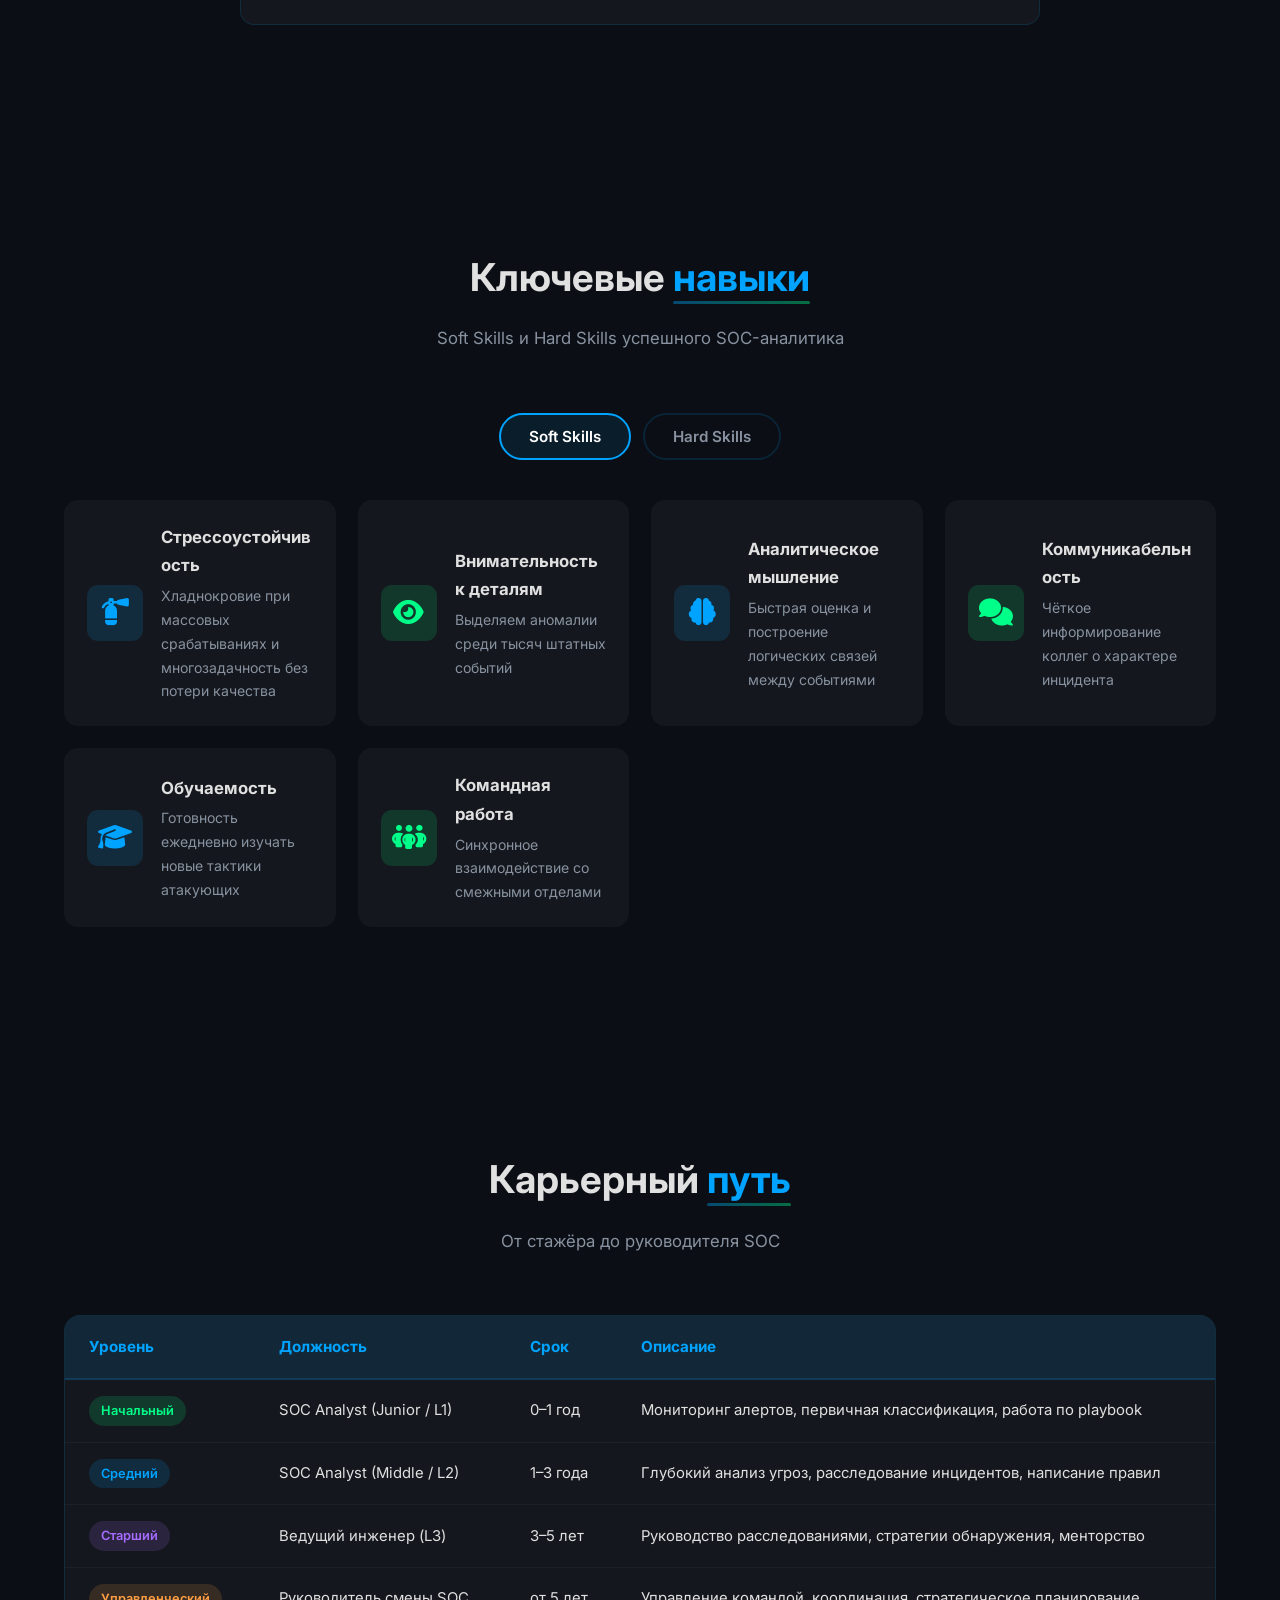
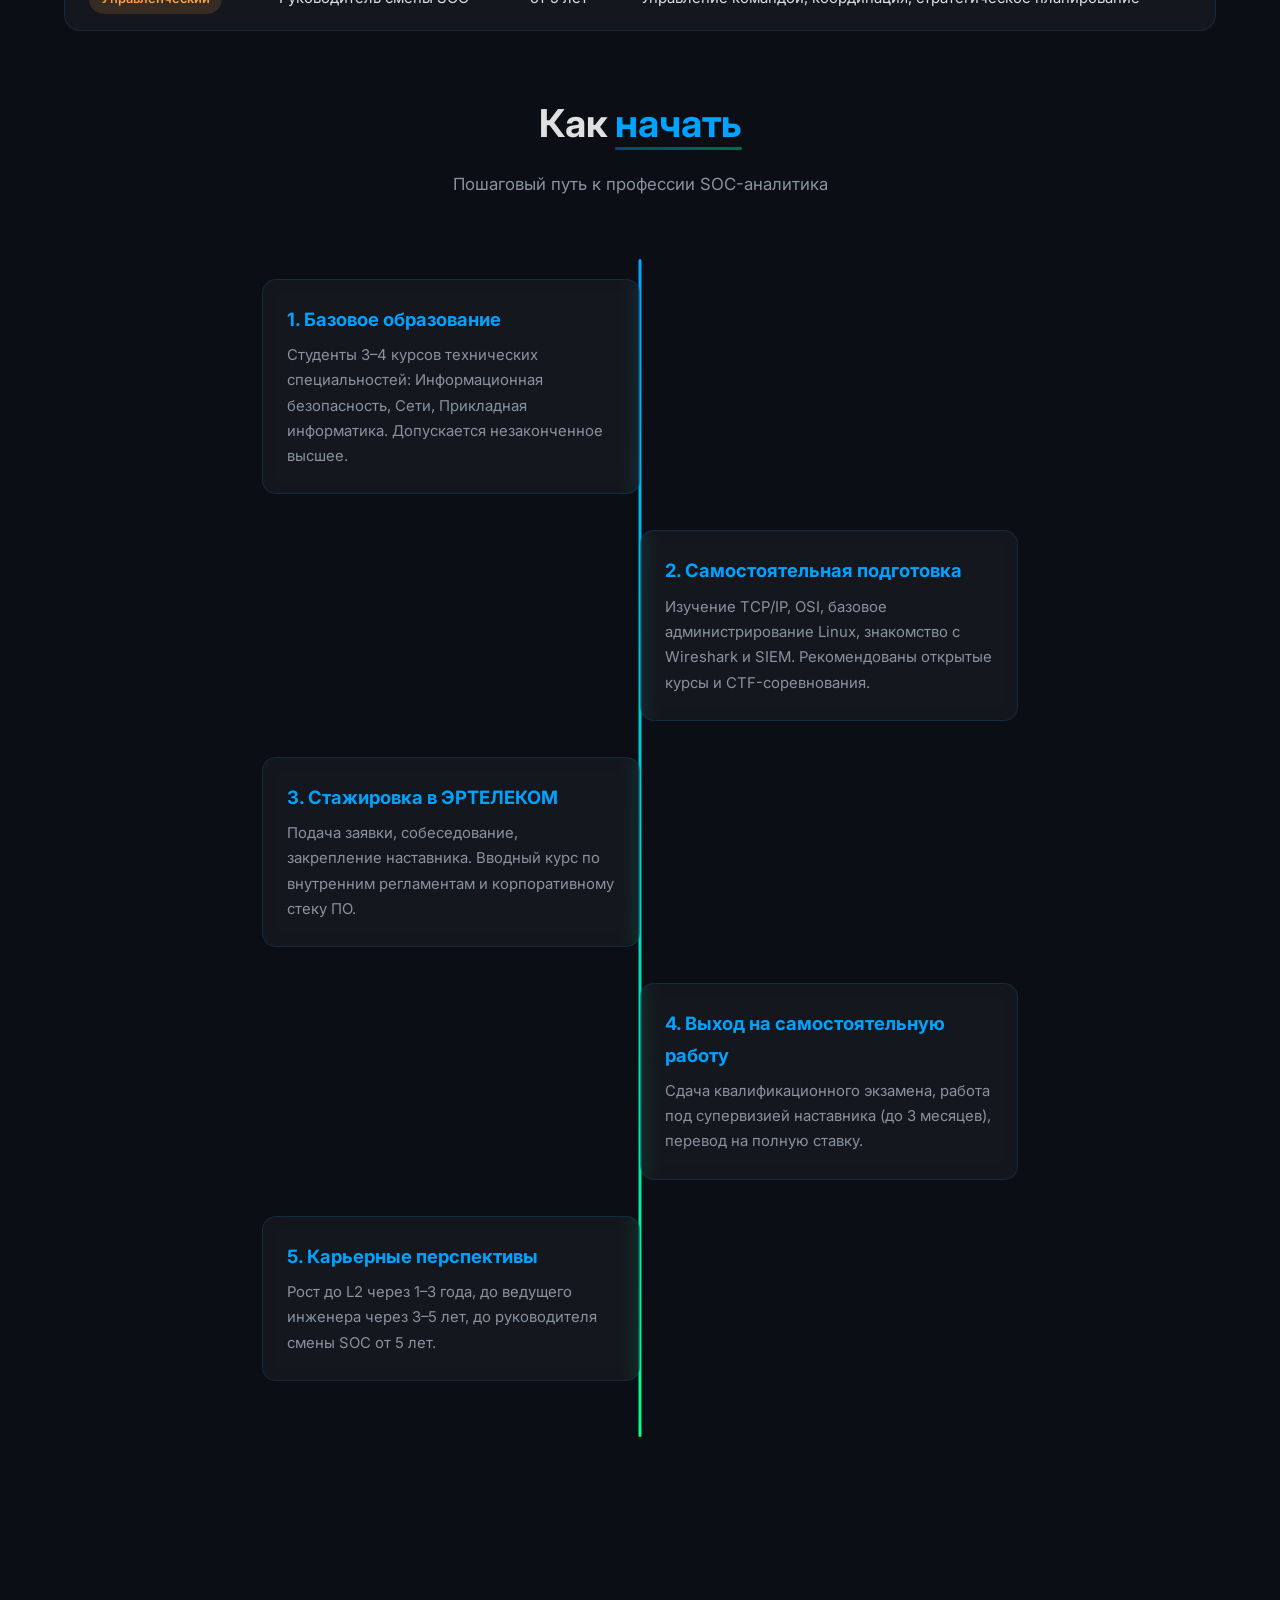
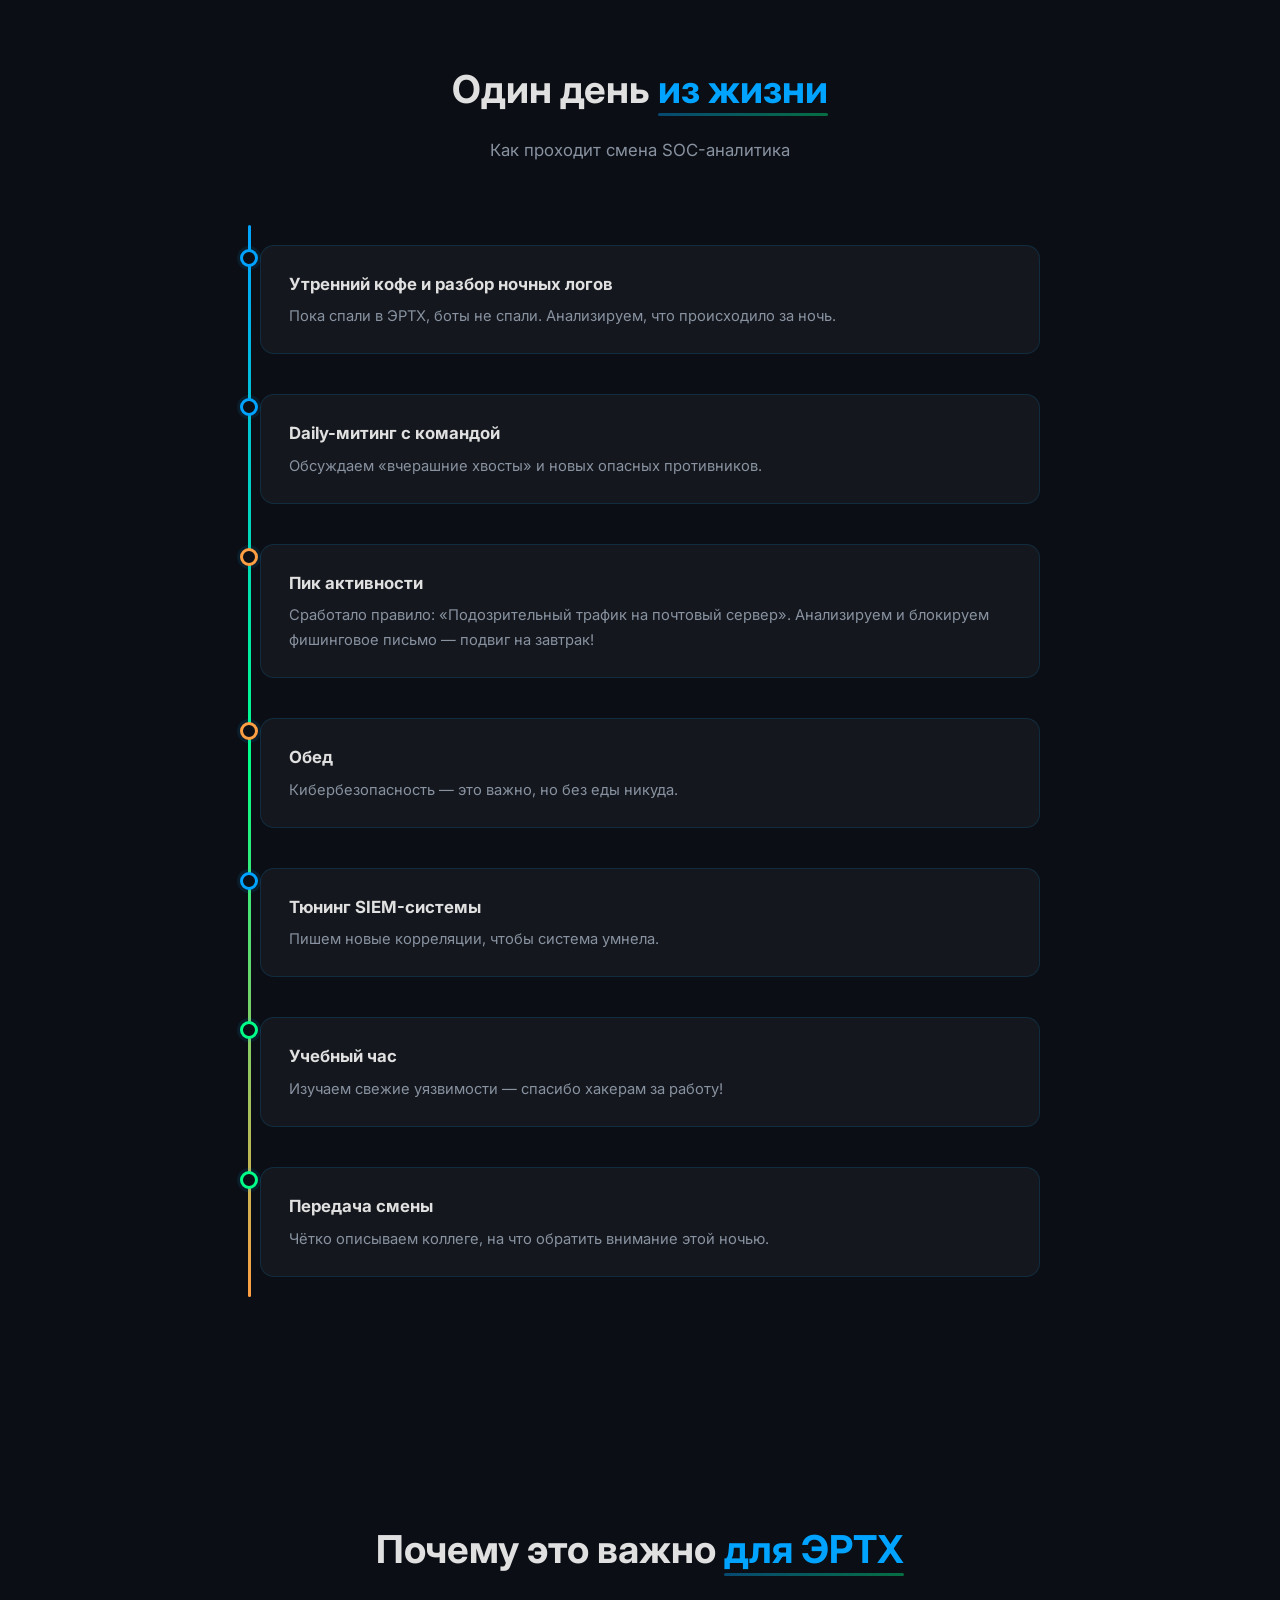
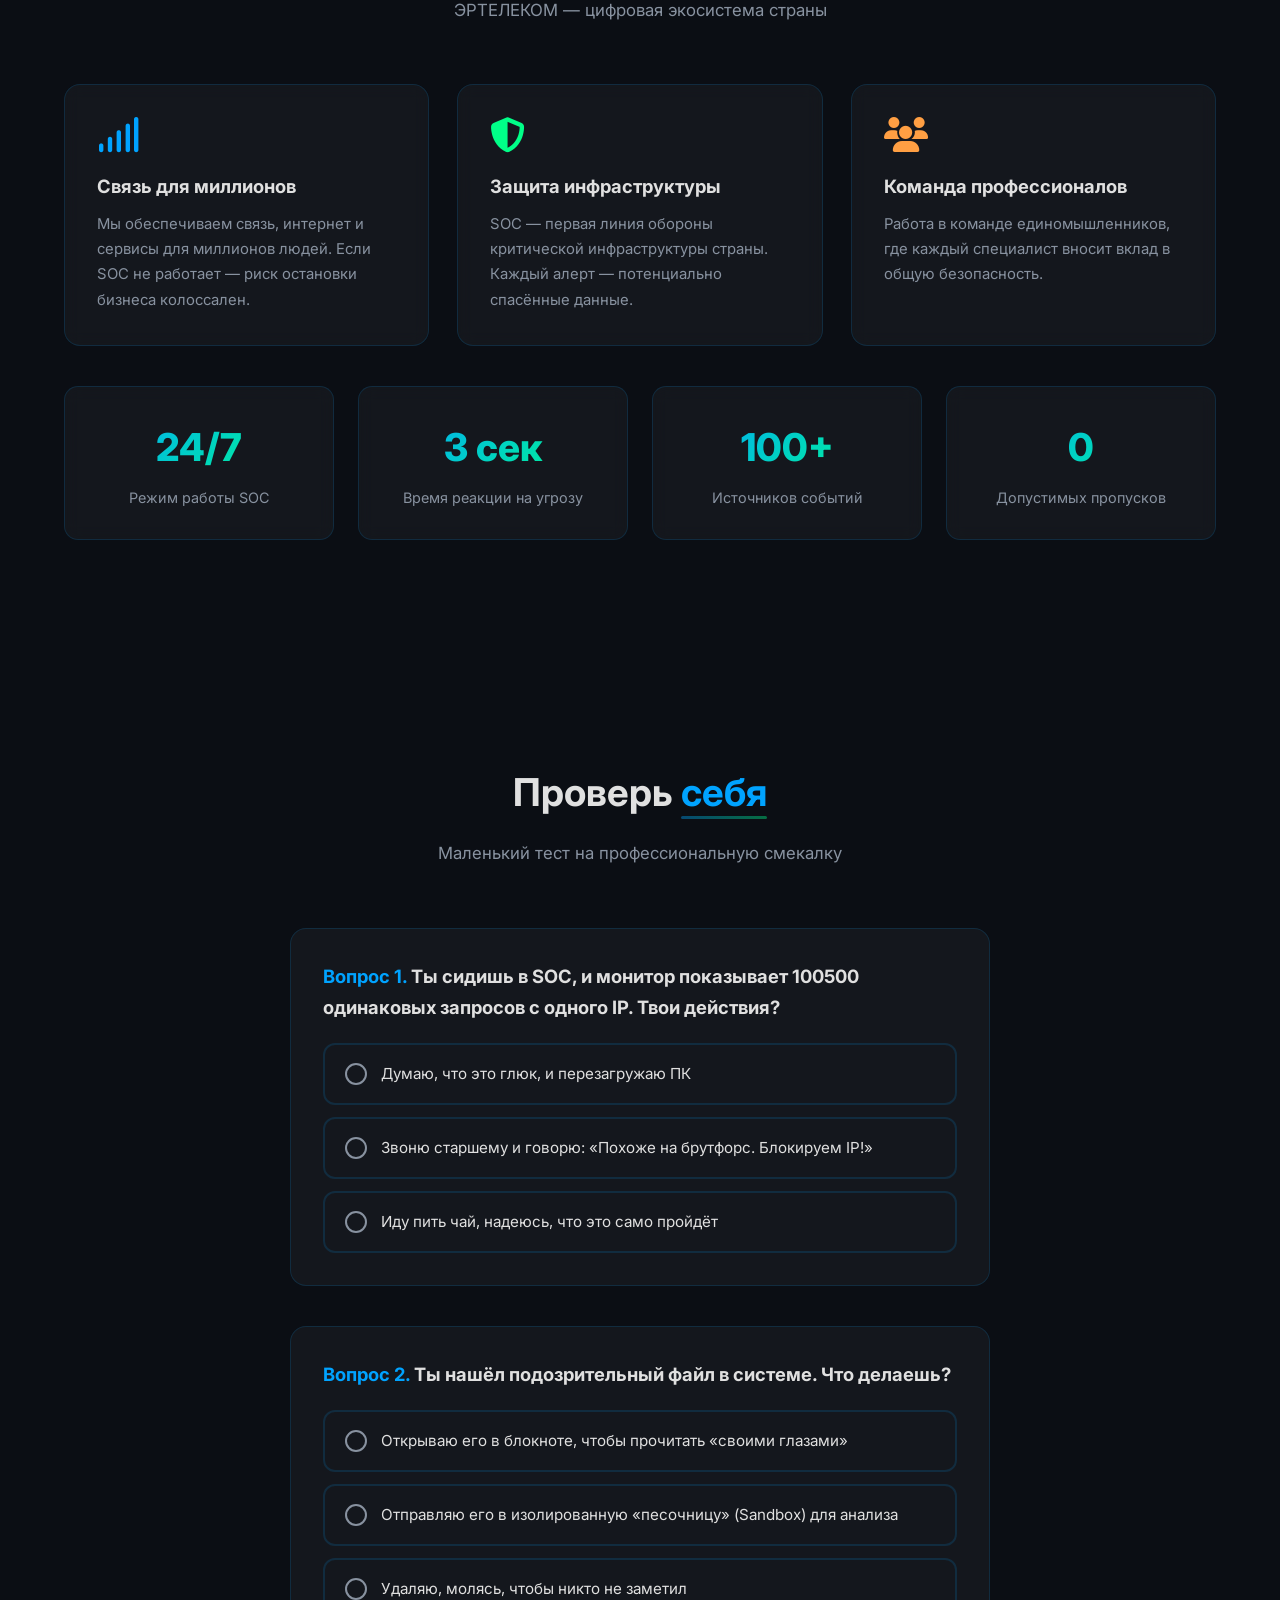
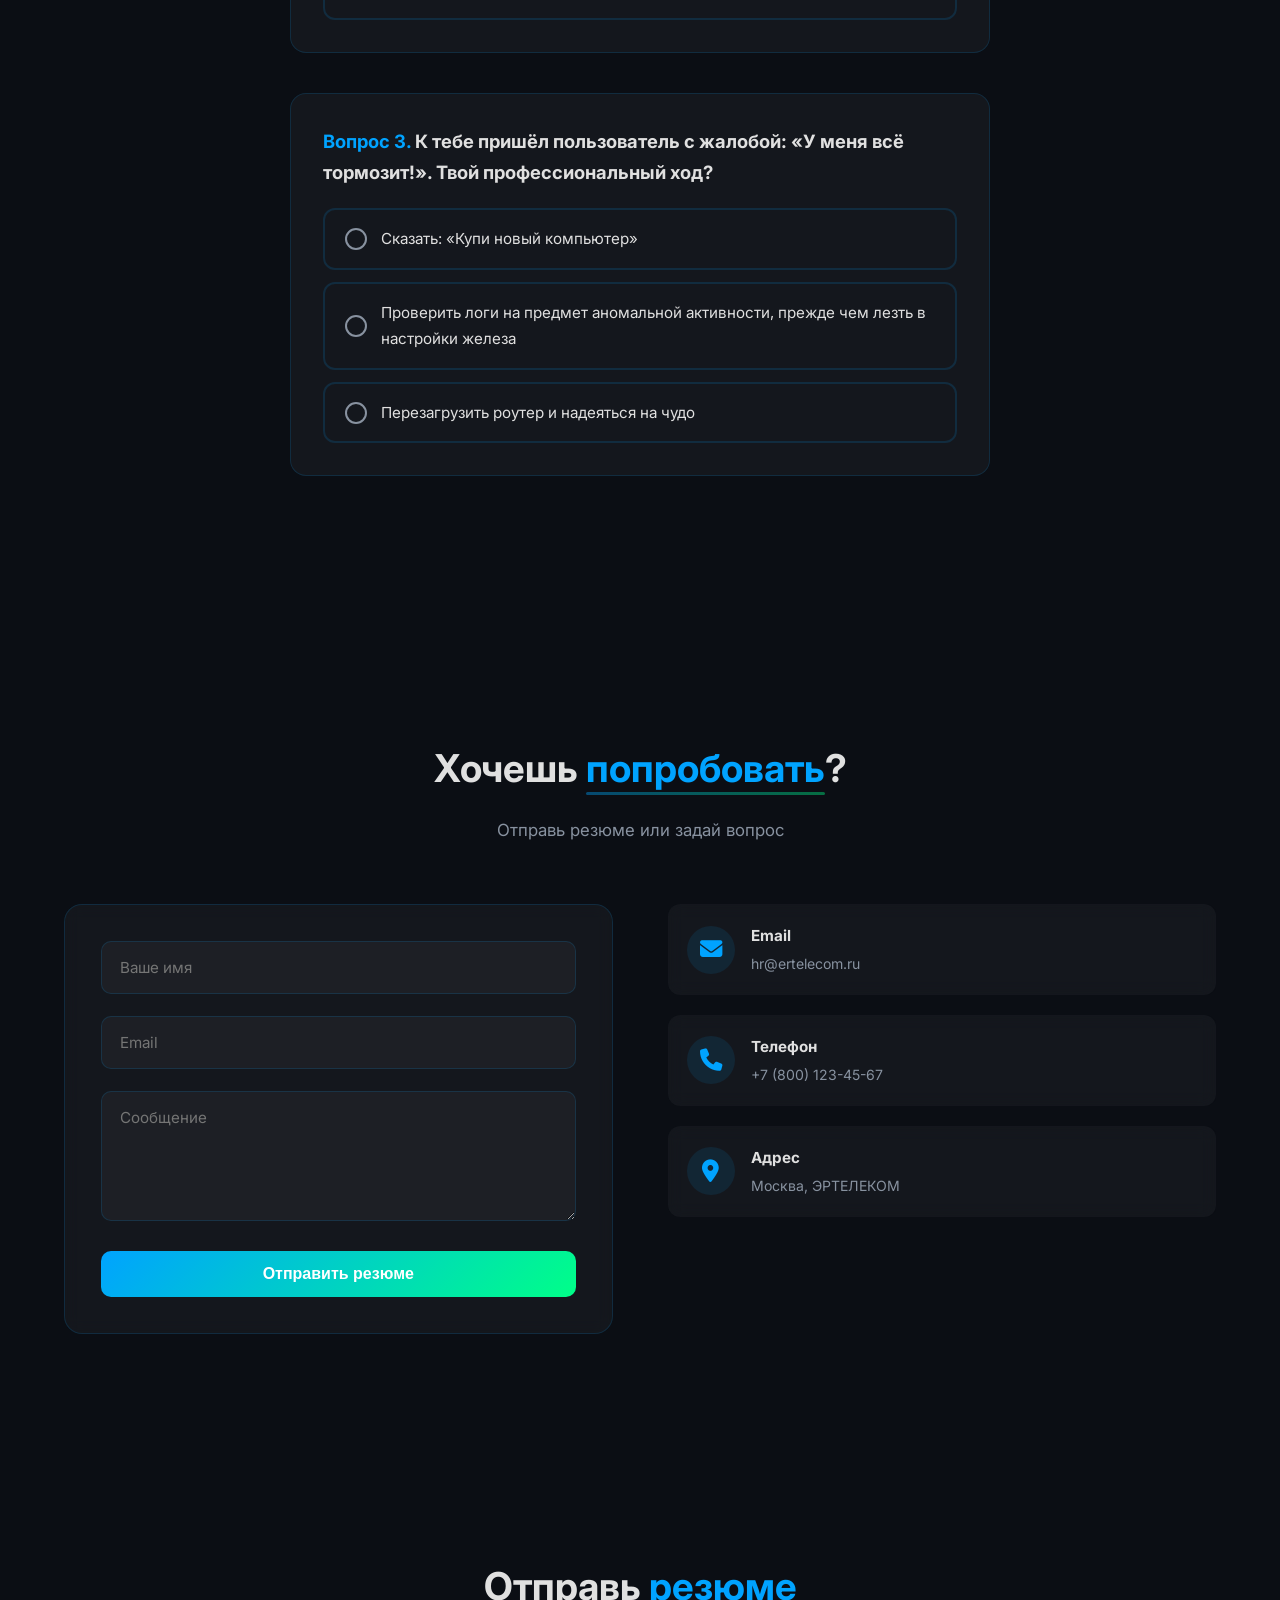
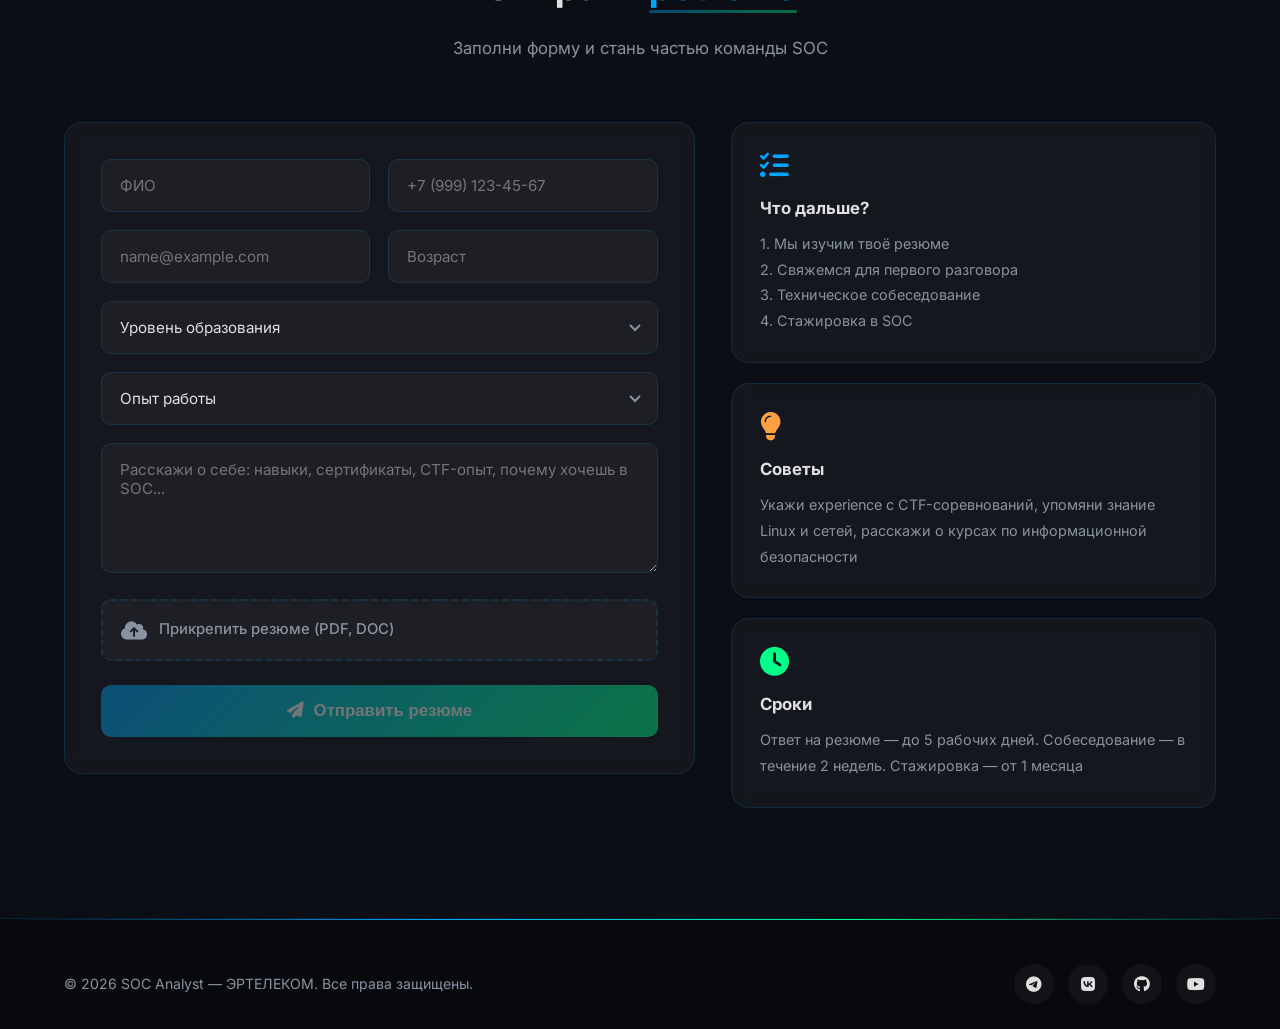
==== commit 17cc8a08: "Update hero description text" ====
--- a/index.html
+++ b/index.html
@@ -380,7 +380,7 @@
 <div class="hero-c">
 <div class="hero-badge"><span class="dot"></span> SOC Analyst — первая линия обороны</div>
 <h1>Специалист первой линии SOC</h1>
-<p>Цифровой пожарный, который тушит искры, чтобы они не превратились в лесной пожар. Глаза и уши центра безопасности. Отслеживает угрозы 24/7, классифицирует инциденты и защищает бизнес от кибератак в реальном времени.</p>
+<p>Специалист первой линии SOC — это оператор центра кибербезопасности, обеспечивающий первичный контроль, детектирование аномалий и запуск процессов реагирования на кибератаки в режиме 24/7.</p>
 <div style="display:flex;gap:16px;justify-content:center;flex-wrap:wrap">
 <a href="#about" class="btn">Узнать больше</a>
 <a href="#quiz" class="btn-outline">Пройти тест</a>
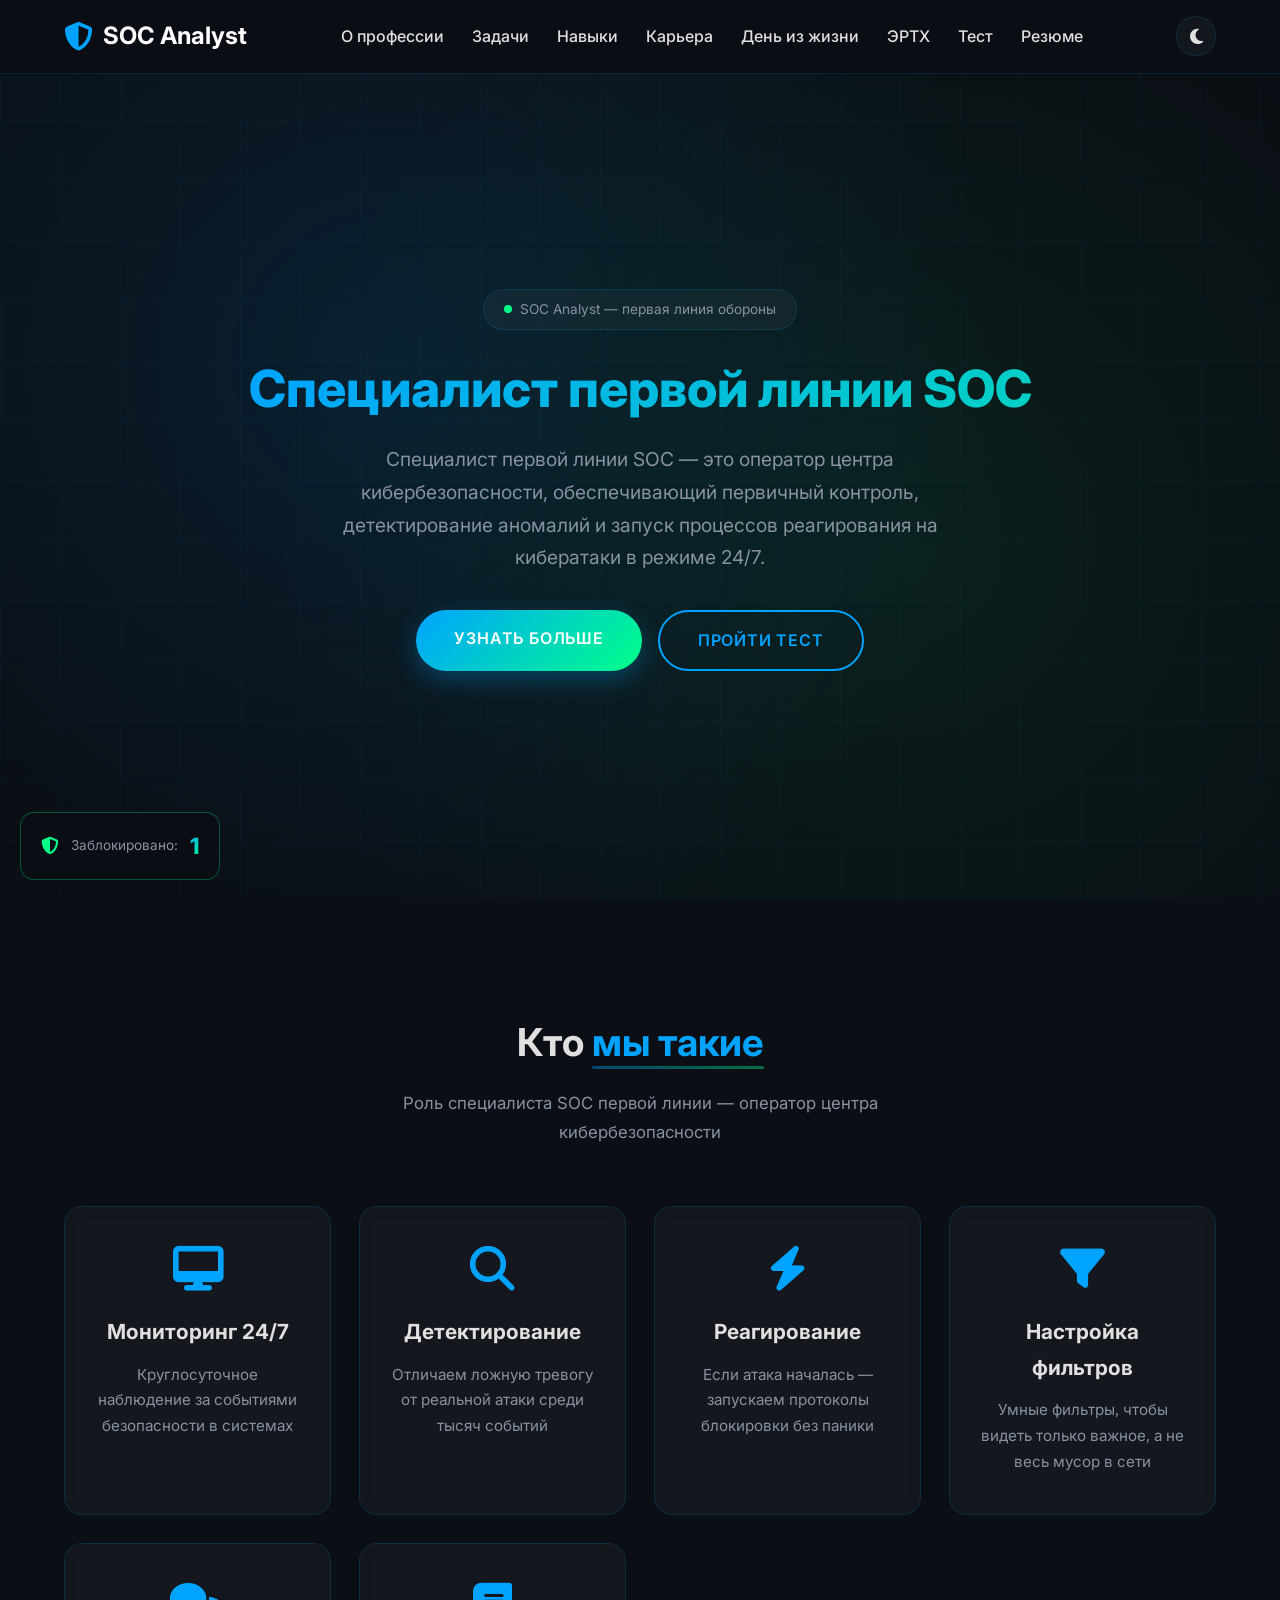
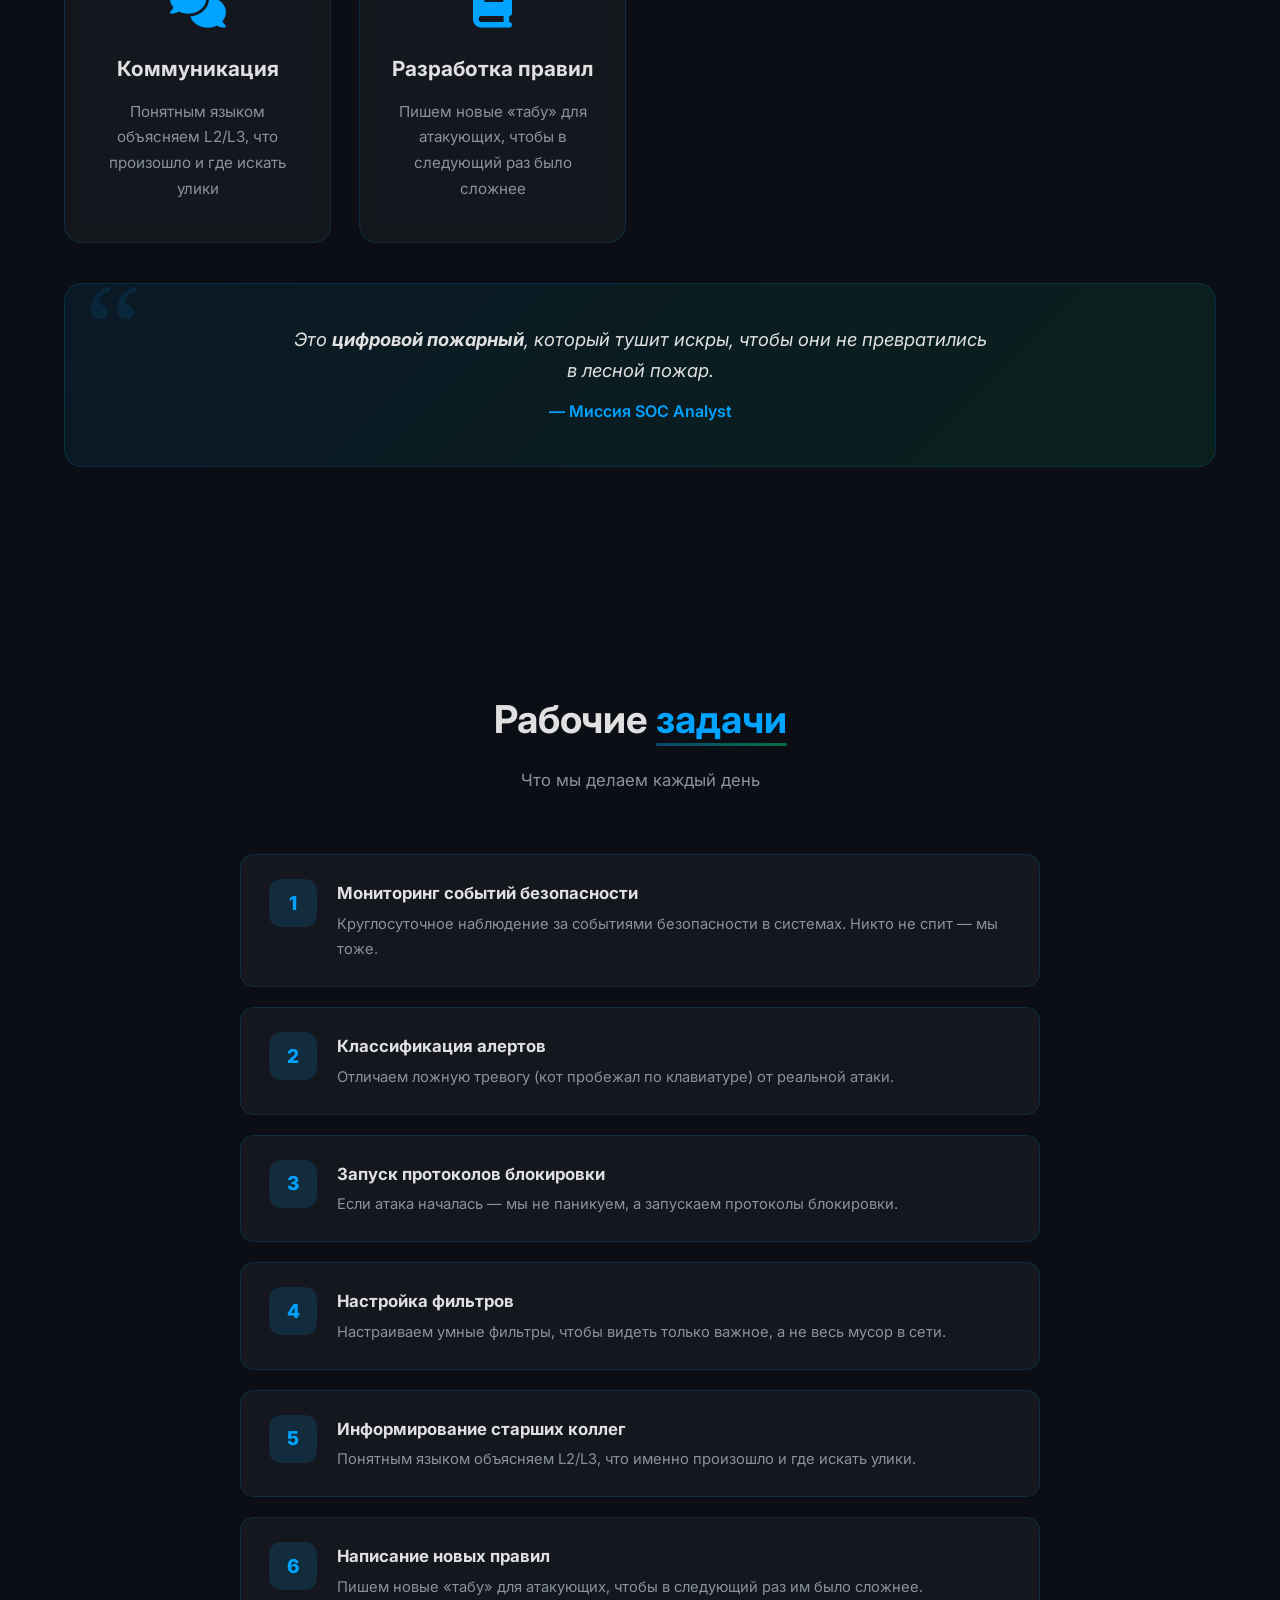
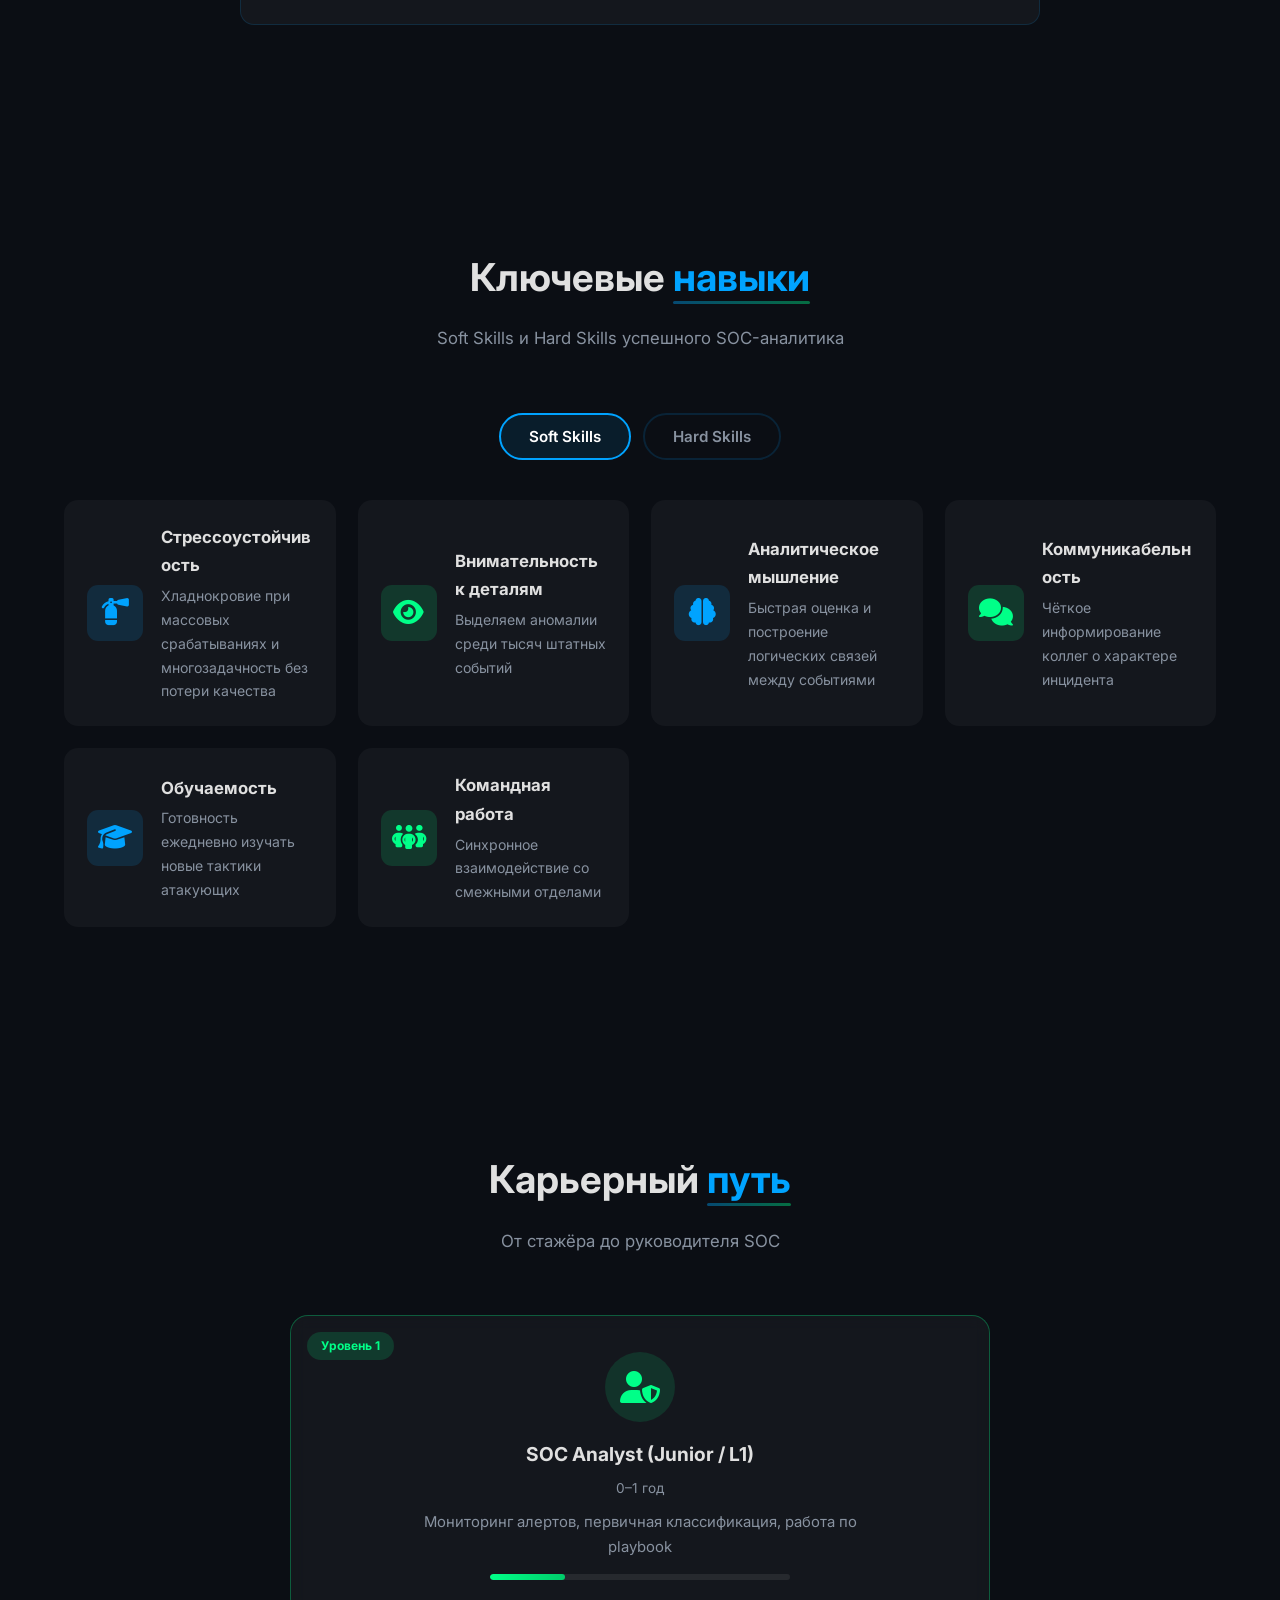
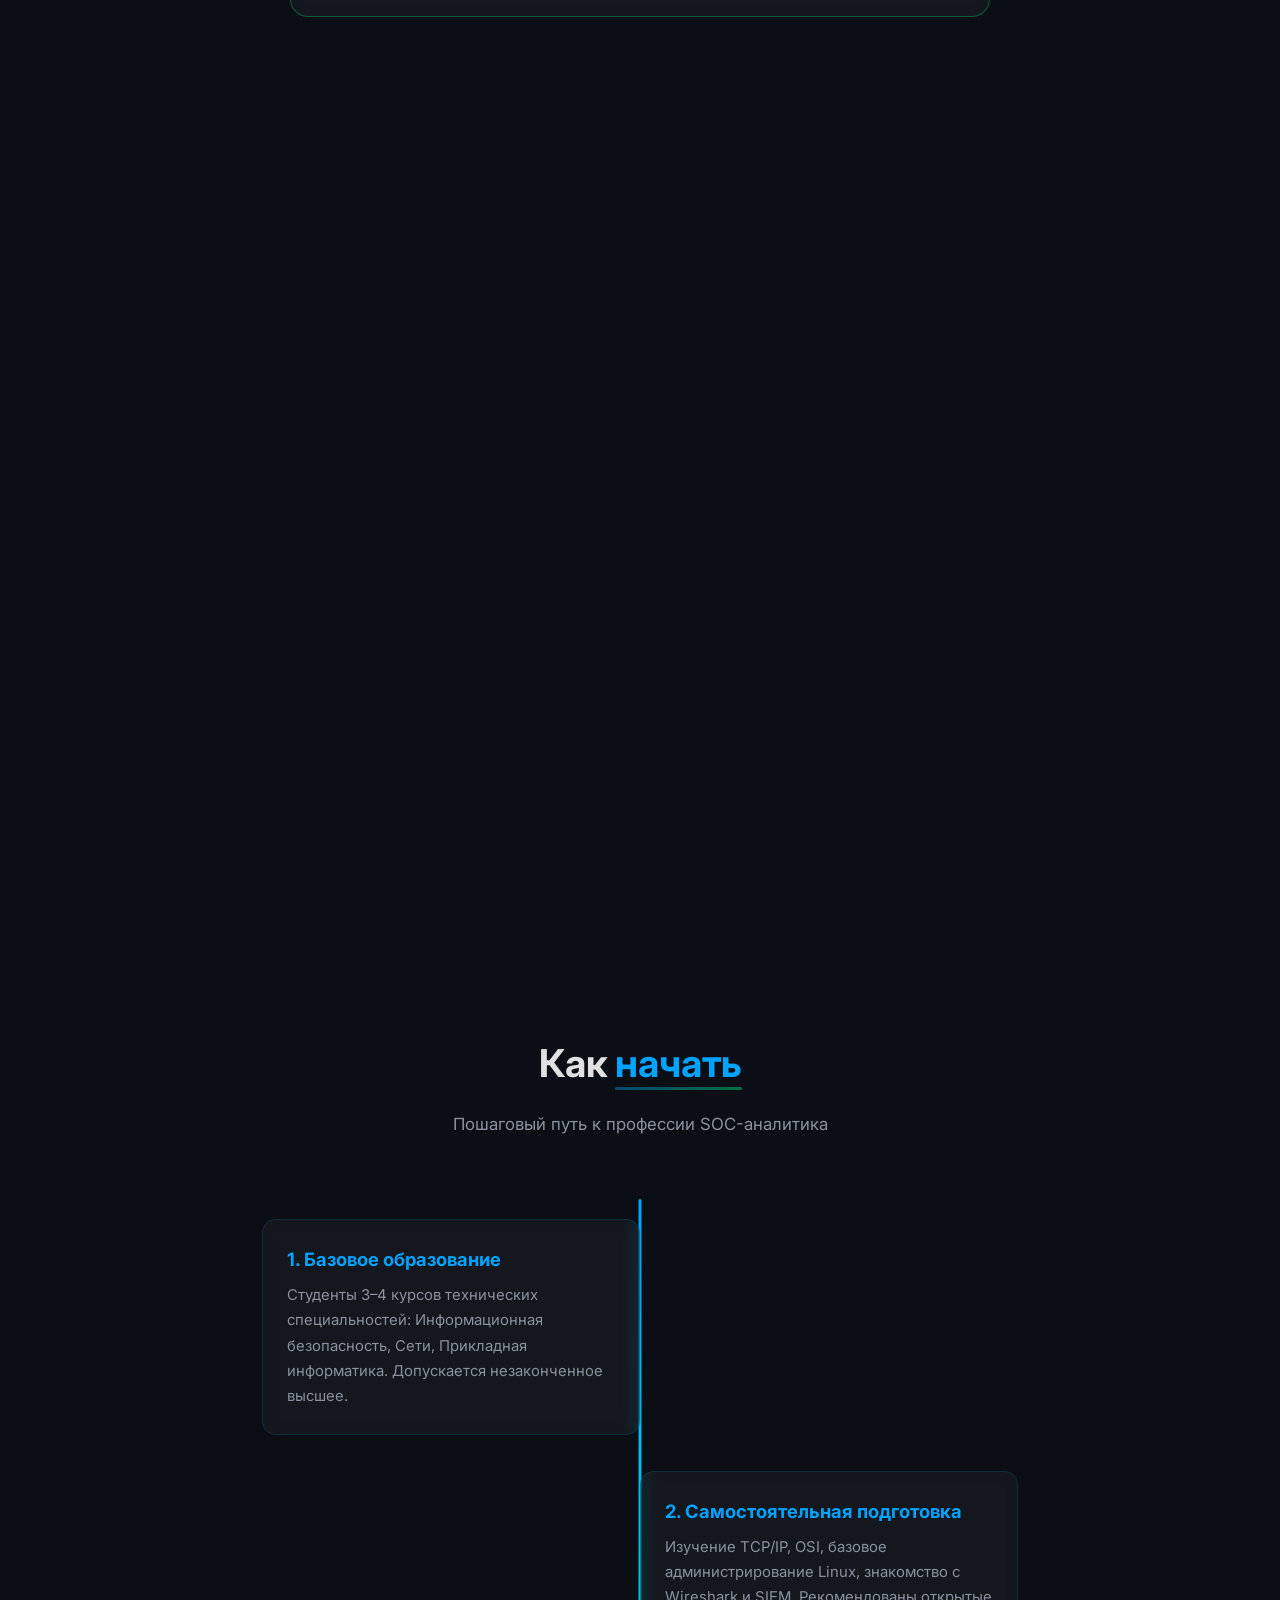
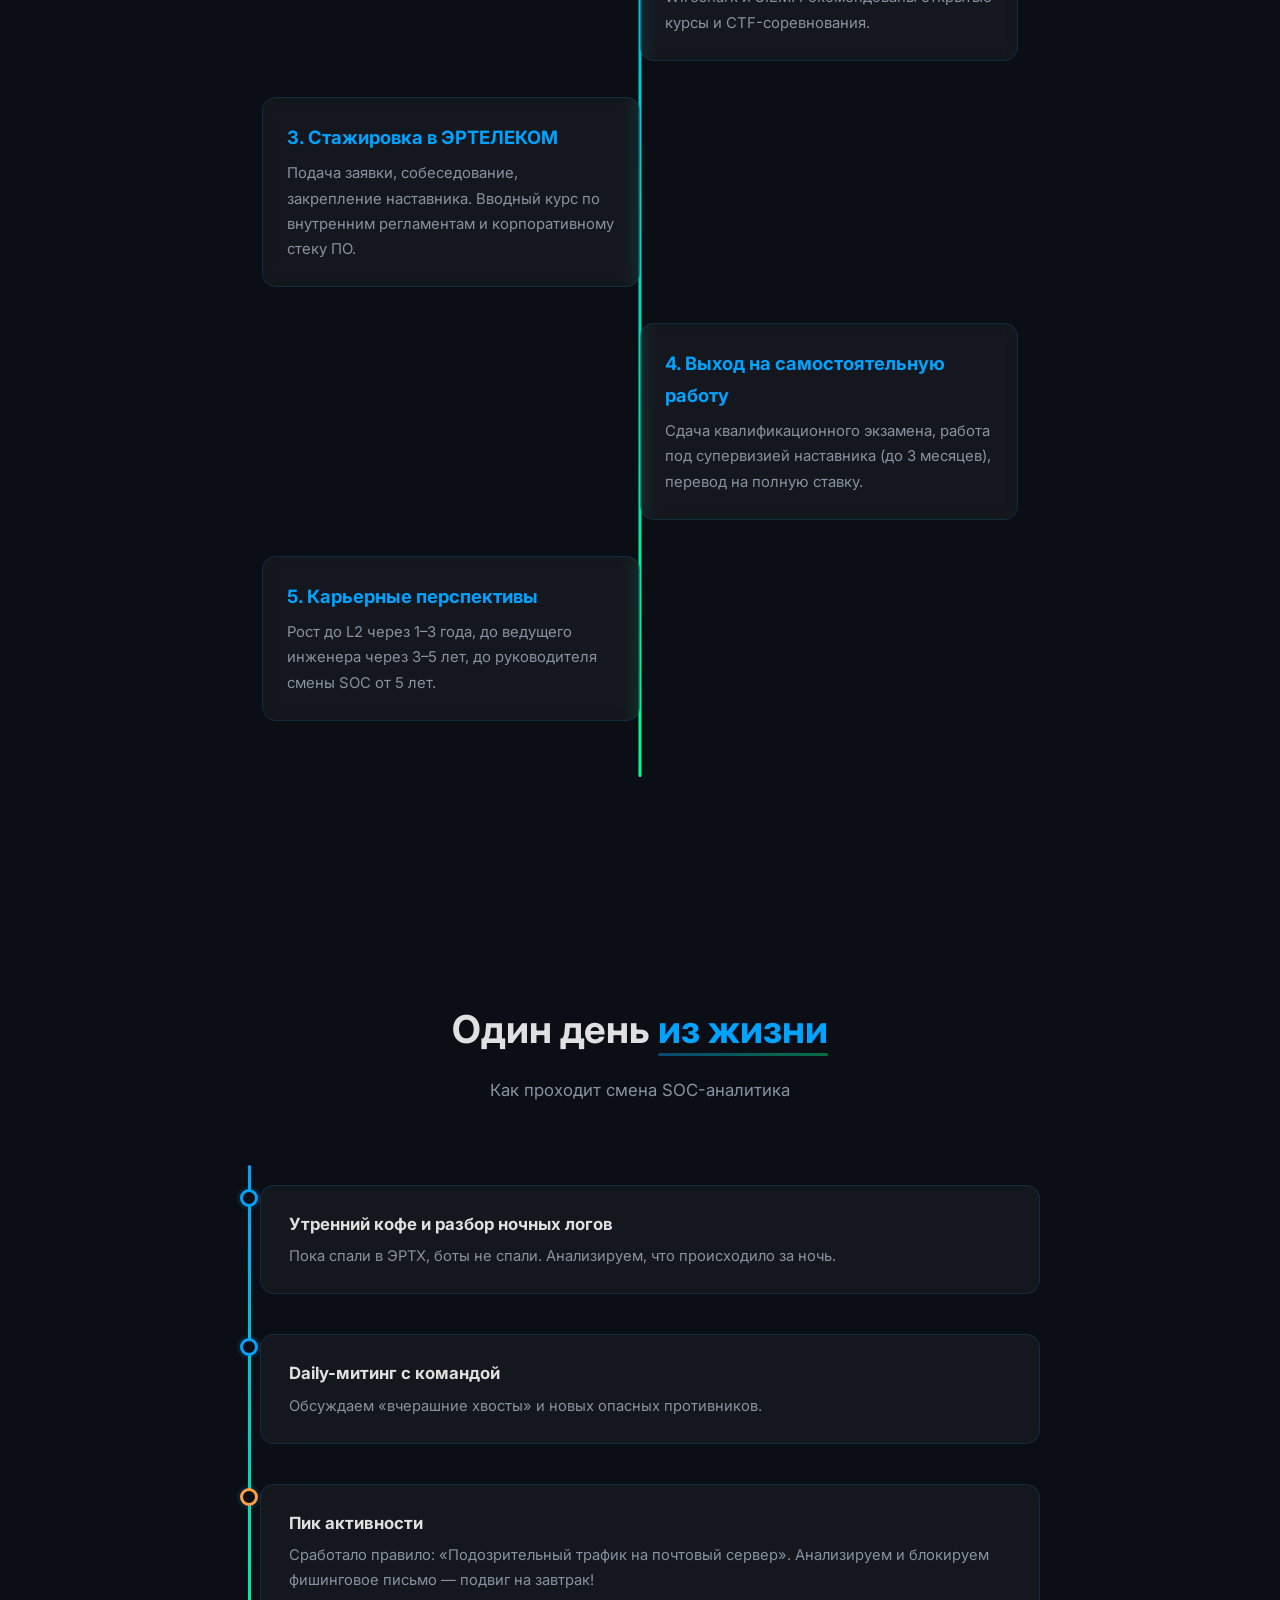
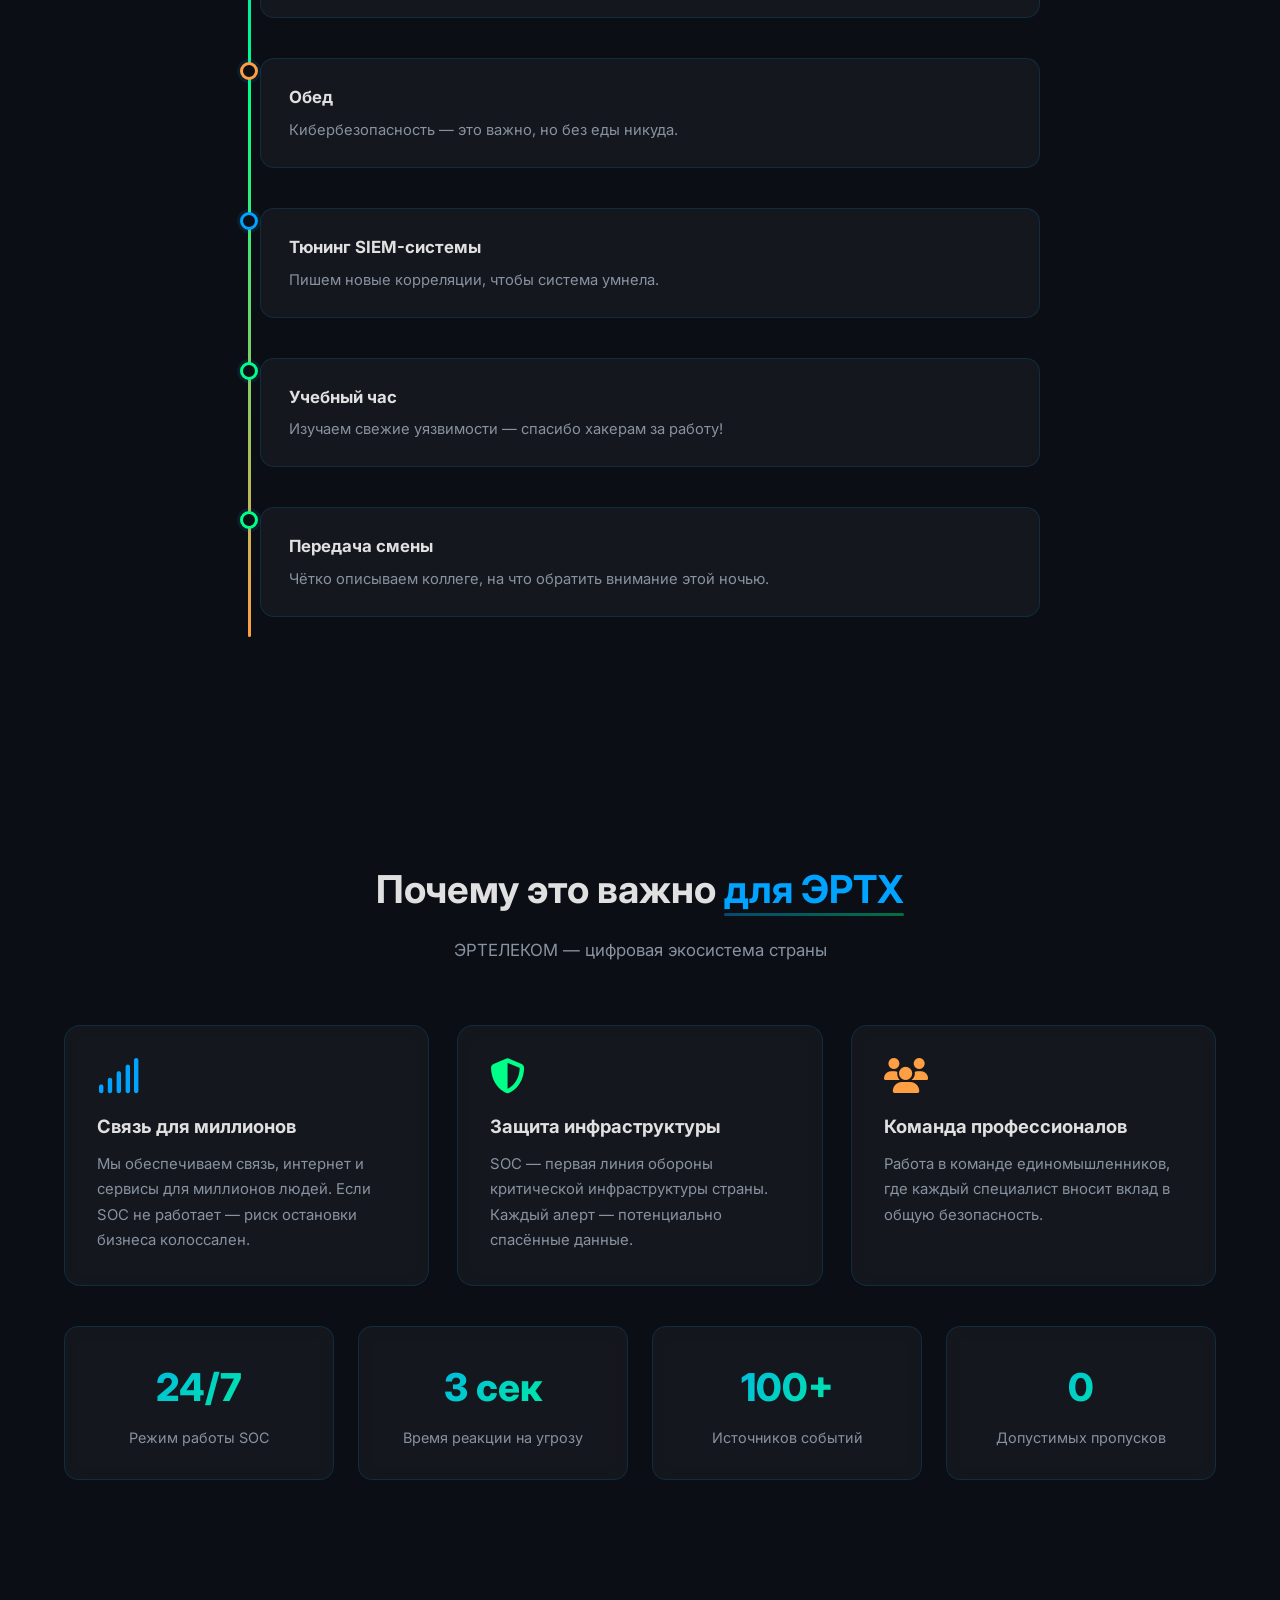
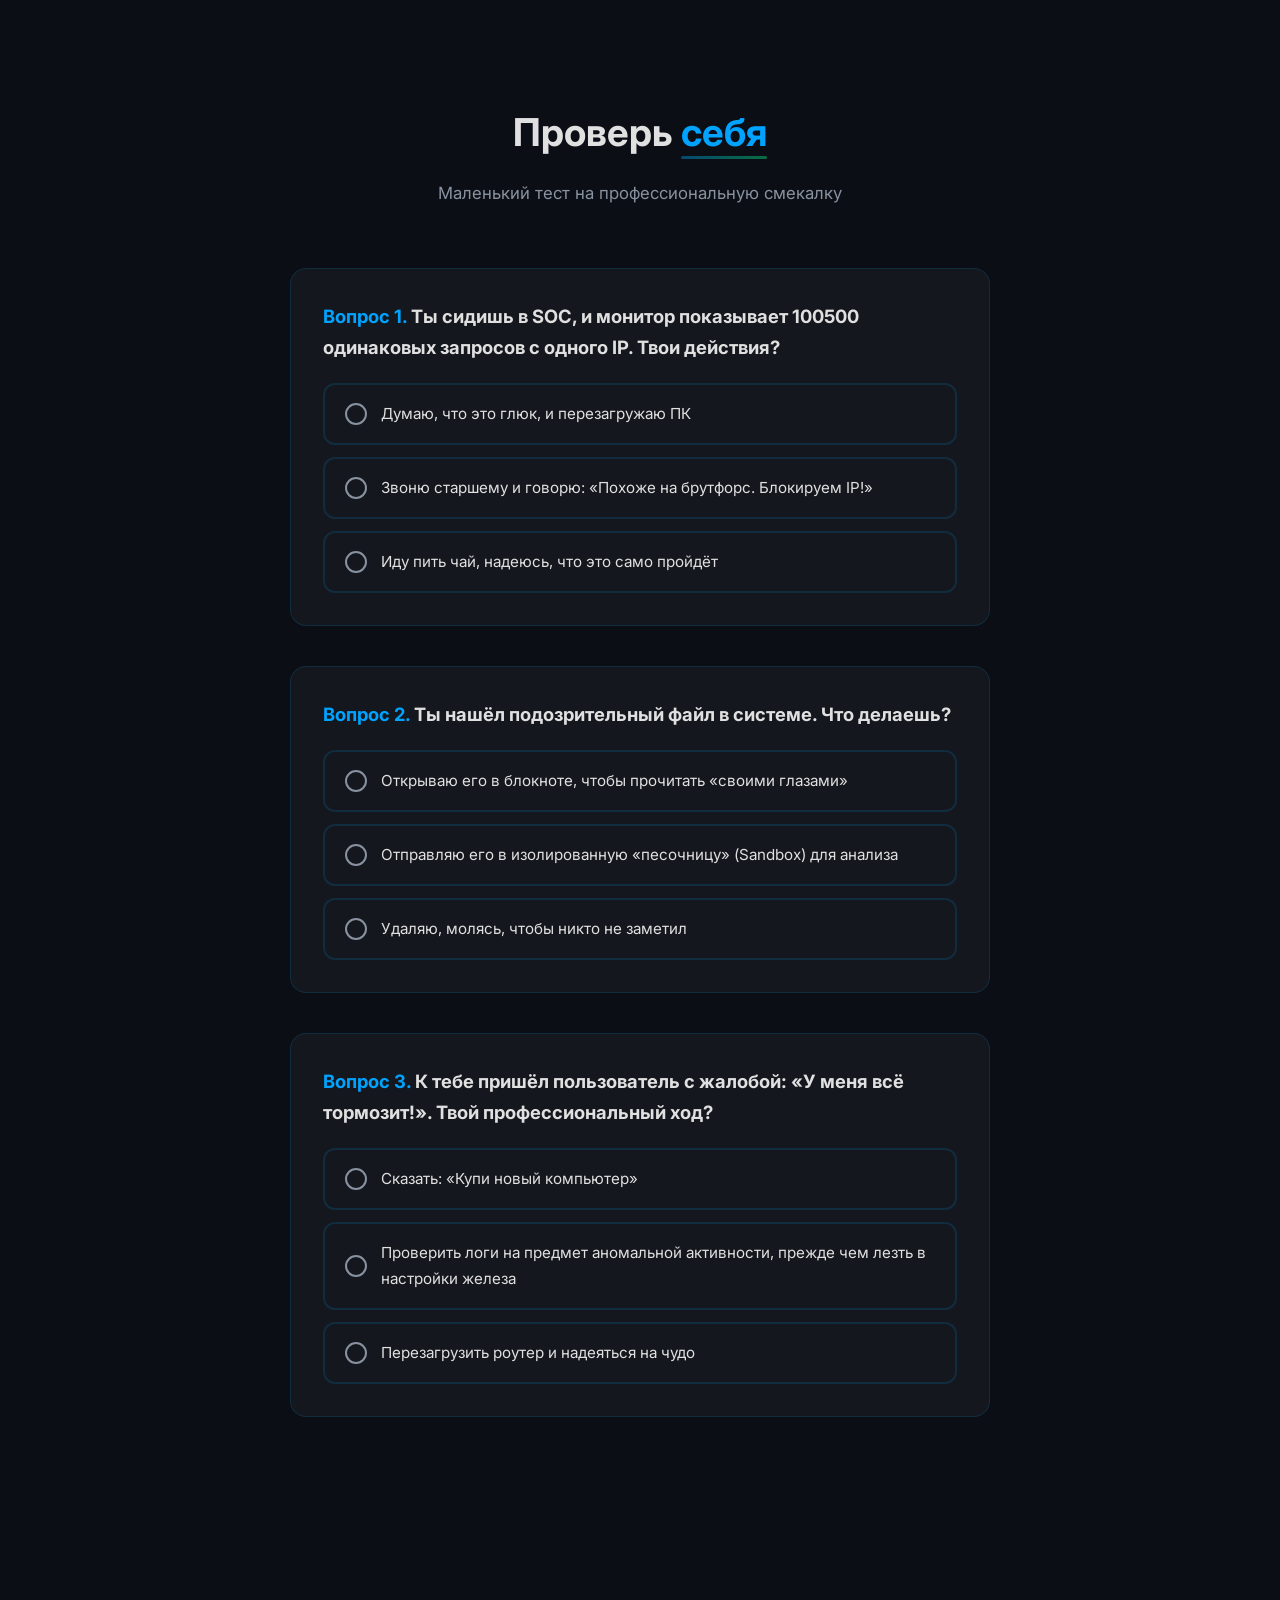
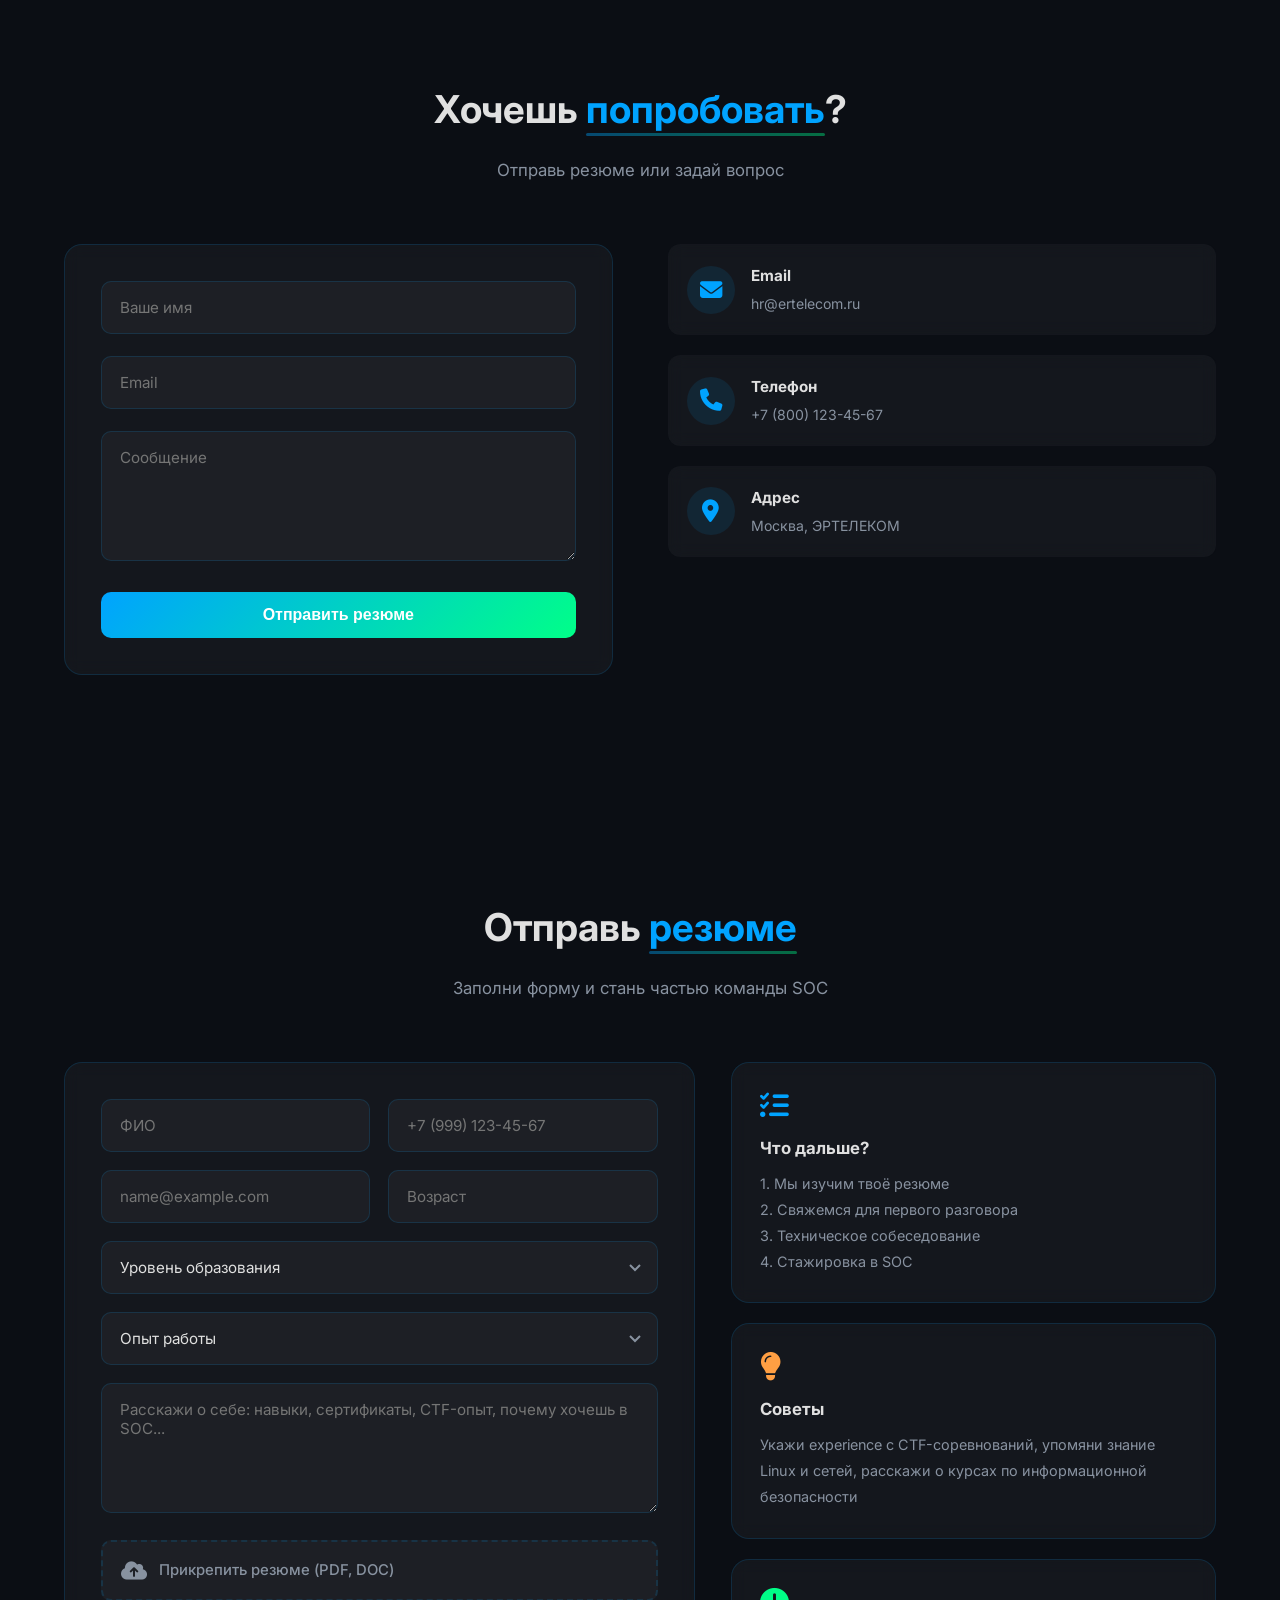
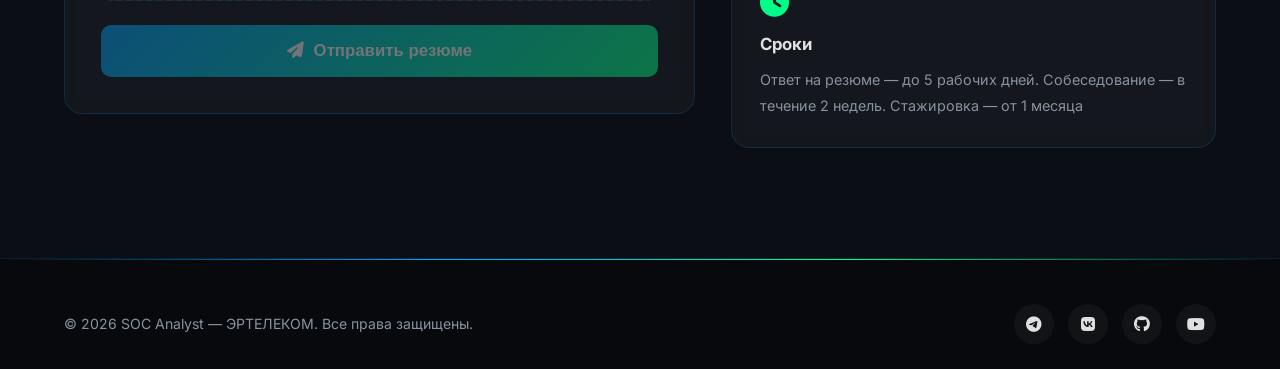
==== commit e08e068a: "Add progressive career level unlock with LVL UP buttons" ====
--- a/index.html
+++ b/index.html
@@ -131,6 +131,36 @@
 .threat-counter i{color:var(--green);font-size:1.1rem;animation:counterPulse 2s ease-in-out infinite}
 @keyframes counterPulse{0%,100%{transform:scale(1)}50%{transform:scale(1.15)}}
 
+/* Карьерный путь — уровни */
+.career-levels{display:flex;flex-direction:column;gap:24px;max-width:700px;margin:0 auto}
+.career-level{position:relative;opacity:0;transform:translateY(30px);transition:all .6s ease;pointer-events:none}
+.career-level.unlocked{opacity:1;transform:translateY(0);pointer-events:auto}
+.career-level.unlocked .career-level-inner{border-color:rgba(0,255,136,0.3)}
+.career-level.locked .career-level-inner{filter:blur(3px);opacity:.4}
+.career-level.just-unlocked{animation:levelUnlock .8s ease}
+@keyframes levelUnlock{0%{transform:translateY(30px) scale(0.9);opacity:0}50%{transform:translateY(-10px) scale(1.02);opacity:1}100%{transform:translateY(0) scale(1);opacity:1}}
+.career-level-inner{padding:32px;display:flex;flex-direction:column;align-items:center;text-align:center;position:relative}
+.level-badge{position:absolute;top:16px;left:16px;padding:4px 14px;border-radius:20px;font-size:.75rem;font-weight:700}
+.level-icon{width:70px;height:70px;border-radius:50%;display:flex;align-items:center;justify-content:center;font-size:2rem;margin-bottom:16px;transition:.3s}
+.career-level.unlocked:hover .level-icon{transform:scale(1.1);box-shadow:0 0 30px rgba(0,163,255,0.3)}
+.career-level[data-level="1"] .level-icon{background:rgba(0,255,136,0.12);color:var(--green)}
+.career-level[data-level="2"] .level-icon{background:rgba(0,163,255,0.12);color:var(--blue)}
+.career-level[data-level="3"] .level-icon{background:rgba(166,108,255,0.12);color:var(--purple)}
+.career-level[data-level="4"] .level-icon{background:rgba(255,159,67,0.12);color:var(--orange)}
+.career-level-inner h4{color:var(--txt);font-size:1.2rem;margin-bottom:6px}
+.level-period{color:var(--dim);font-size:.85rem;margin-bottom:10px}
+.career-level-inner p{color:var(--dim);font-size:.93rem;max-width:500px}
+.level-bar{width:100%;max-width:300px;height:6px;background:rgba(255,255,255,0.08);border-radius:3px;margin-top:14px;overflow:hidden}
+.level-fill{height:100%;border-radius:3px;transition:width .8s ease}
+.career-level[data-level="1"] .level-fill{background:linear-gradient(90deg,var(--green),#00cc6a)}
+.career-level[data-level="2"] .level-fill{background:linear-gradient(90deg,var(--blue),#0088cc)}
+.career-level[data-level="3"] .level-fill{background:linear-gradient(90deg,var(--purple),#8844cc)}
+.career-level[data-level="4"] .level-fill{background:linear-gradient(90deg,var(--orange),#cc7700)}
+.lvl-up-btn{position:absolute;bottom:-18px;left:50%;transform:translateX(-50%);padding:10px 28px;border-radius:50px;background:linear-gradient(135deg,var(--blue),var(--green));color:#fff;font-weight:700;font-size:.85rem;cursor:pointer;border:none;transition:.3s;z-index:2;text-transform:uppercase;letter-spacing:1px;box-shadow:0 4px 20px rgba(0,163,255,0.3)}
+.lvl-up-btn:hover{transform:translateX(-50%) translateY(-3px);box-shadow:0 8px 30px rgba(0,163,255,0.5)}
+.lvl-up-btn:active{transform:translateX(-50%) scale(0.95)}
+.lvl-up-btn i{margin-right:6px}
+
 @keyframes shieldPulse{0%,100%{filter:drop-shadow(0 0 4px rgba(0,163,255,0.4))}50%{filter:drop-shadow(0 0 12px rgba(0,163,255,0.8))}}
 nav ul{list-style:none;display:flex;gap:28px}
 nav a{color:var(--txt);font-weight:500;position:relative;padding:4px 0}
@@ -511,18 +541,50 @@
 <h2>Карьерный <span>путь</span></h2>
 <p>От стажёра до руководителя SOC</p>
 </div>
-<div class="career-table-wrap">
-<table class="career-table">
-<thead>
-<tr><th>Уровень</th><th>Должность</th><th>Срок</th><th>Описание</th></tr>
-</thead>
-<tbody>
-<tr><td><span class="badge badge-j">Начальный</span></td><td>SOC Analyst (Junior / L1)</td><td>0–1 год</td><td>Мониторинг алертов, первичная классификация, работа по playbook</td></tr>
-<tr><td><span class="badge badge-m">Средний</span></td><td>SOC Analyst (Middle / L2)</td><td>1–3 года</td><td>Глубокий анализ угроз, расследование инцидентов, написание правил</td></tr>
-<tr><td><span class="badge badge-s">Старший</span></td><td>Ведущий инженер (L3)</td><td>3–5 лет</td><td>Руководство расследованиями, стратегии обнаружения, менторство</td></tr>
-<tr><td><span class="badge badge-l">Управленческий</span></td><td>Руководитель смены SOC</td><td>от 5 лет</td><td>Управление командой, координация, стратегическое планирование</td></tr>
-</tbody>
-</table>
+<div class="career-levels" id="careerLevels">
+<div class="career-level unlocked" data-level="1">
+<div class="career-level-inner glass">
+<div class="level-badge badge-j">Уровень 1</div>
+<div class="level-icon"><i class="fas fa-user-shield"></i></div>
+<h4>SOC Analyst (Junior / L1)</h4>
+<div class="level-period">0–1 год</div>
+<p>Мониторинг алертов, первичная классификация, работа по playbook</p>
+<div class="level-bar"><div class="level-fill" style="width:25%"></div></div>
+</div>
+</div>
+<div class="career-level locked" data-level="2">
+<div class="career-level-inner glass">
+<div class="level-badge badge-m">Уровень 2</div>
+<div class="level-icon"><i class="fas fa-user-check"></i></div>
+<h4>SOC Analyst (Middle / L2)</h4>
+<div class="level-period">1–3 года</div>
+<p>Глубокий анализ угроз, расследование инцидентов, написание правил</p>
+<div class="level-bar"><div class="level-fill" style="width:50%"></div></div>
+</div>
+<div class="lvl-up-btn" onclick="unlockLevel(2)"><i class="fas fa-arrow-up"></i> LVL UP</div>
+</div>
+<div class="career-level locked" data-level="3">
+<div class="career-level-inner glass">
+<div class="level-badge badge-s">Уровень 3</div>
+<div class="level-icon"><i class="fas fa-user-gear"></i></div>
+<h4>Ведущий инженер (L3)</h4>
+<div class="level-period">3–5 лет</div>
+<p>Руководство расследованиями, стратегии обнаружения, менторство</p>
+<div class="level-bar"><div class="level-fill" style="width:75%"></div></div>
+</div>
+<div class="lvl-up-btn" onclick="unlockLevel(3)"><i class="fas fa-arrow-up"></i> LVL UP</div>
+</div>
+<div class="career-level locked" data-level="4">
+<div class="career-level-inner glass">
+<div class="level-badge badge-l">Уровень 4</div>
+<div class="level-icon"><i class="fas fa-user-tie"></i></div>
+<h4>Руководитель смены SOC</h4>
+<div class="level-period">от 5 лет</div>
+<p>Управление командой, координация, стратегическое планирование</p>
+<div class="level-bar"><div class="level-fill" style="width:100%"></div></div>
+</div>
+<div class="lvl-up-btn" onclick="unlockLevel(4)"><i class="fas fa-arrow-up"></i> LVL UP</div>
+</div>
 </div>
 
 <div class="sec-h" style="margin-top:60px">
@@ -1000,8 +1062,10 @@
 blocked++;
 document.getElementById('blockedCount').textContent=blocked;
 el.style.pointerEvents='none';
+el.style.animation='none';
+el.style.transition='opacity .2s';
 el.style.opacity='0';
-el.style.transition='opacity .2s';
+setTimeout(()=>el.remove(),200);
 
 const toast=document.createElement('div');
 toast.className='blocked-toast success';
@@ -1016,6 +1080,23 @@
 setInterval(spawnThreat,10000);
 setInterval(autoBlockCheck,100);
 setTimeout(spawnThreat,500);
+
+/* === Карьерный путь — уровни === */
+function unlockLevel(level){
+const el=document.querySelector(`.career-level[data-level="${level}"]`);
+if(!el||el.classList.contains('unlocked'))return;
+const btn=el.querySelector('.lvl-up-btn');
+if(btn)btn.remove();
+el.classList.remove('locked');
+el.classList.add('unlocked','just-unlocked');
+setTimeout(()=>el.classList.remove('just-unlocked'),800);
+const next=document.querySelector(`.career-level[data-level="${level+1}"]`);
+if(next){
+setTimeout(()=>{
+next.scrollIntoView({behavior:'smooth',block:'center'});
+},400);
+}
+}
 </script>
 </body>
 </html>
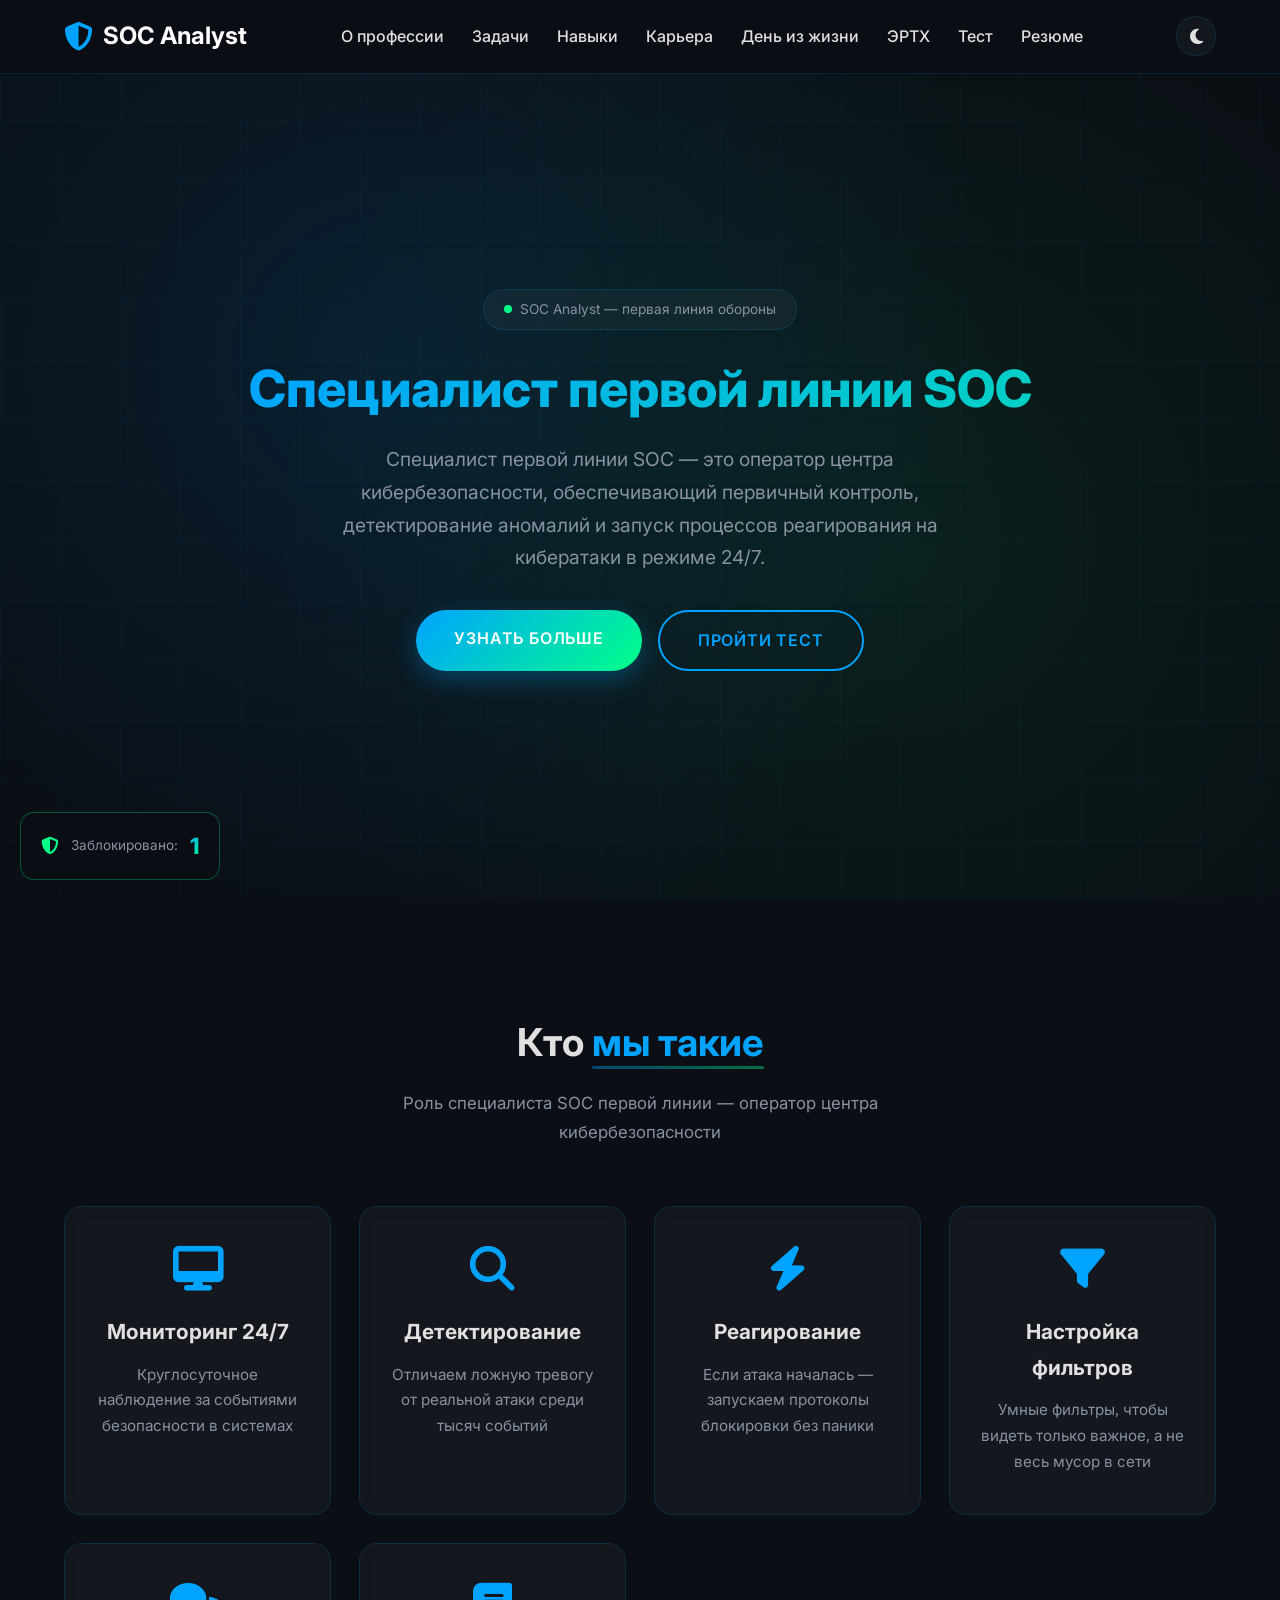
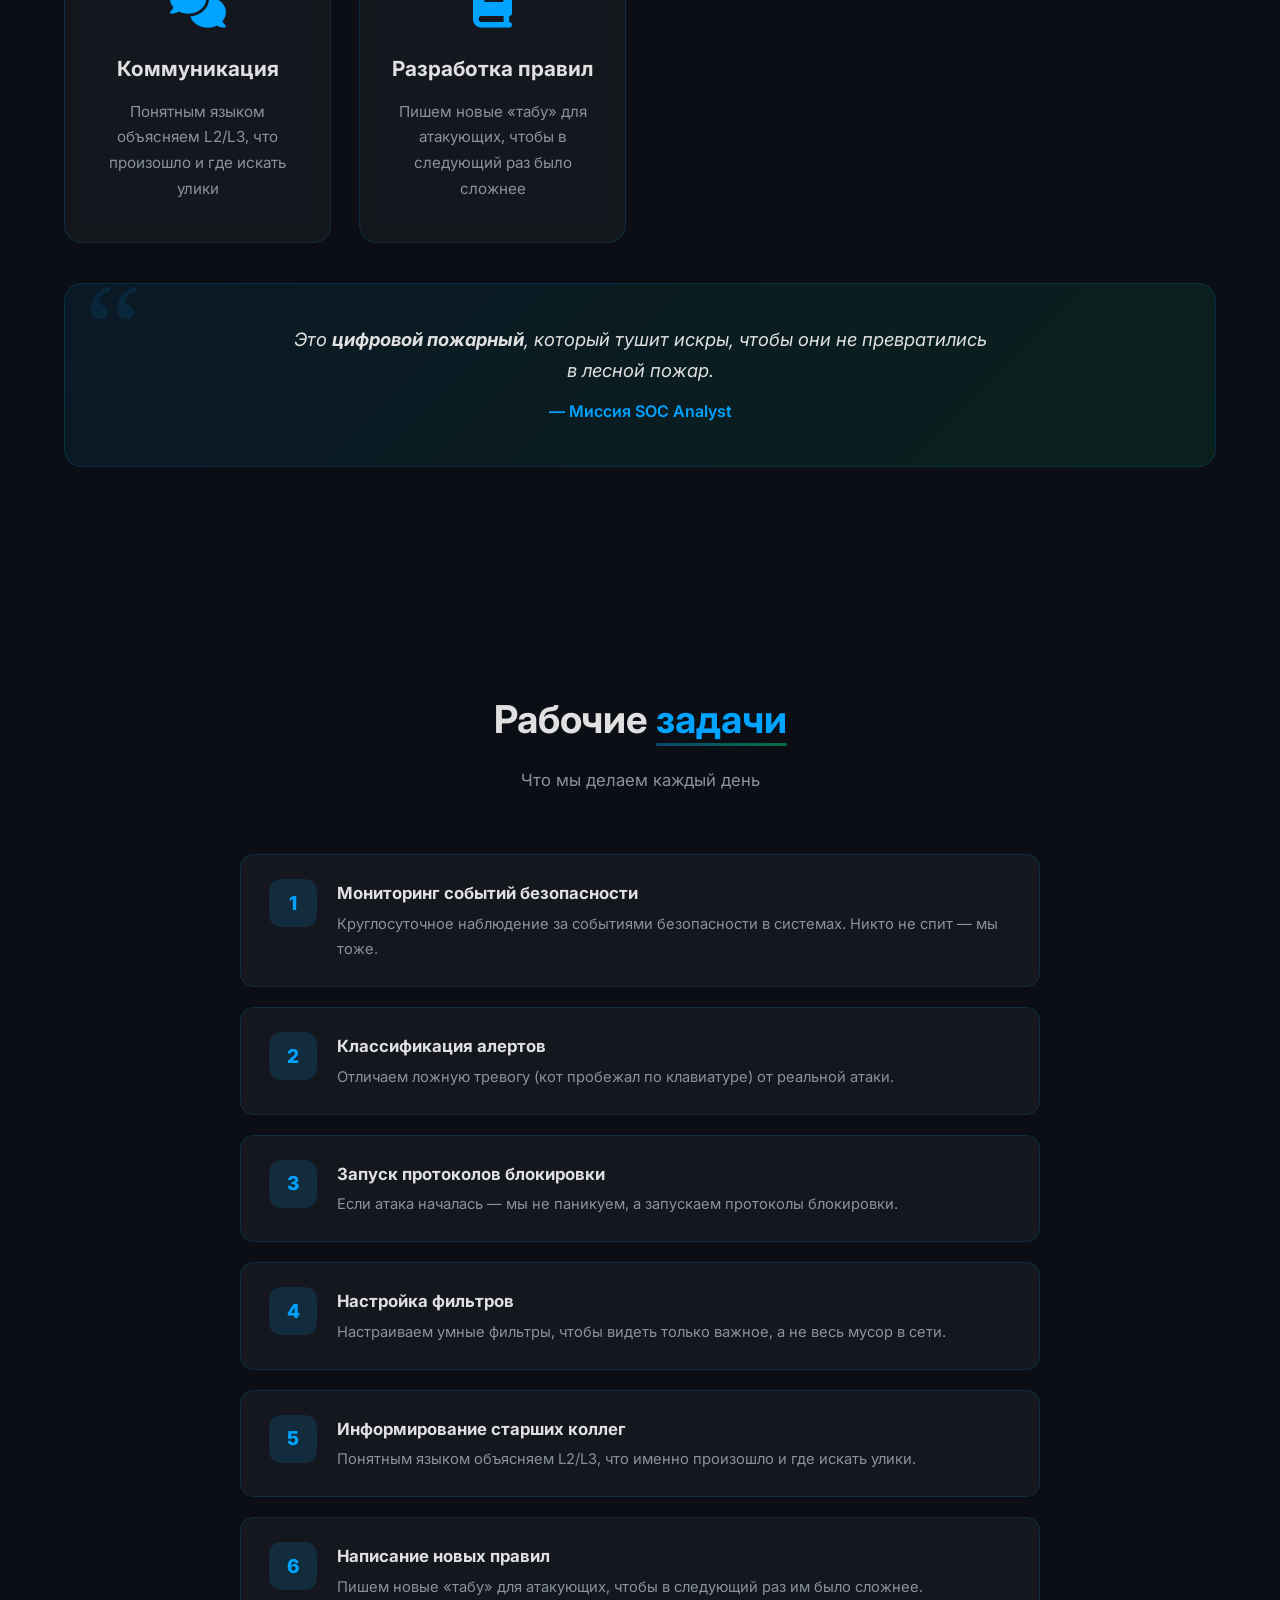
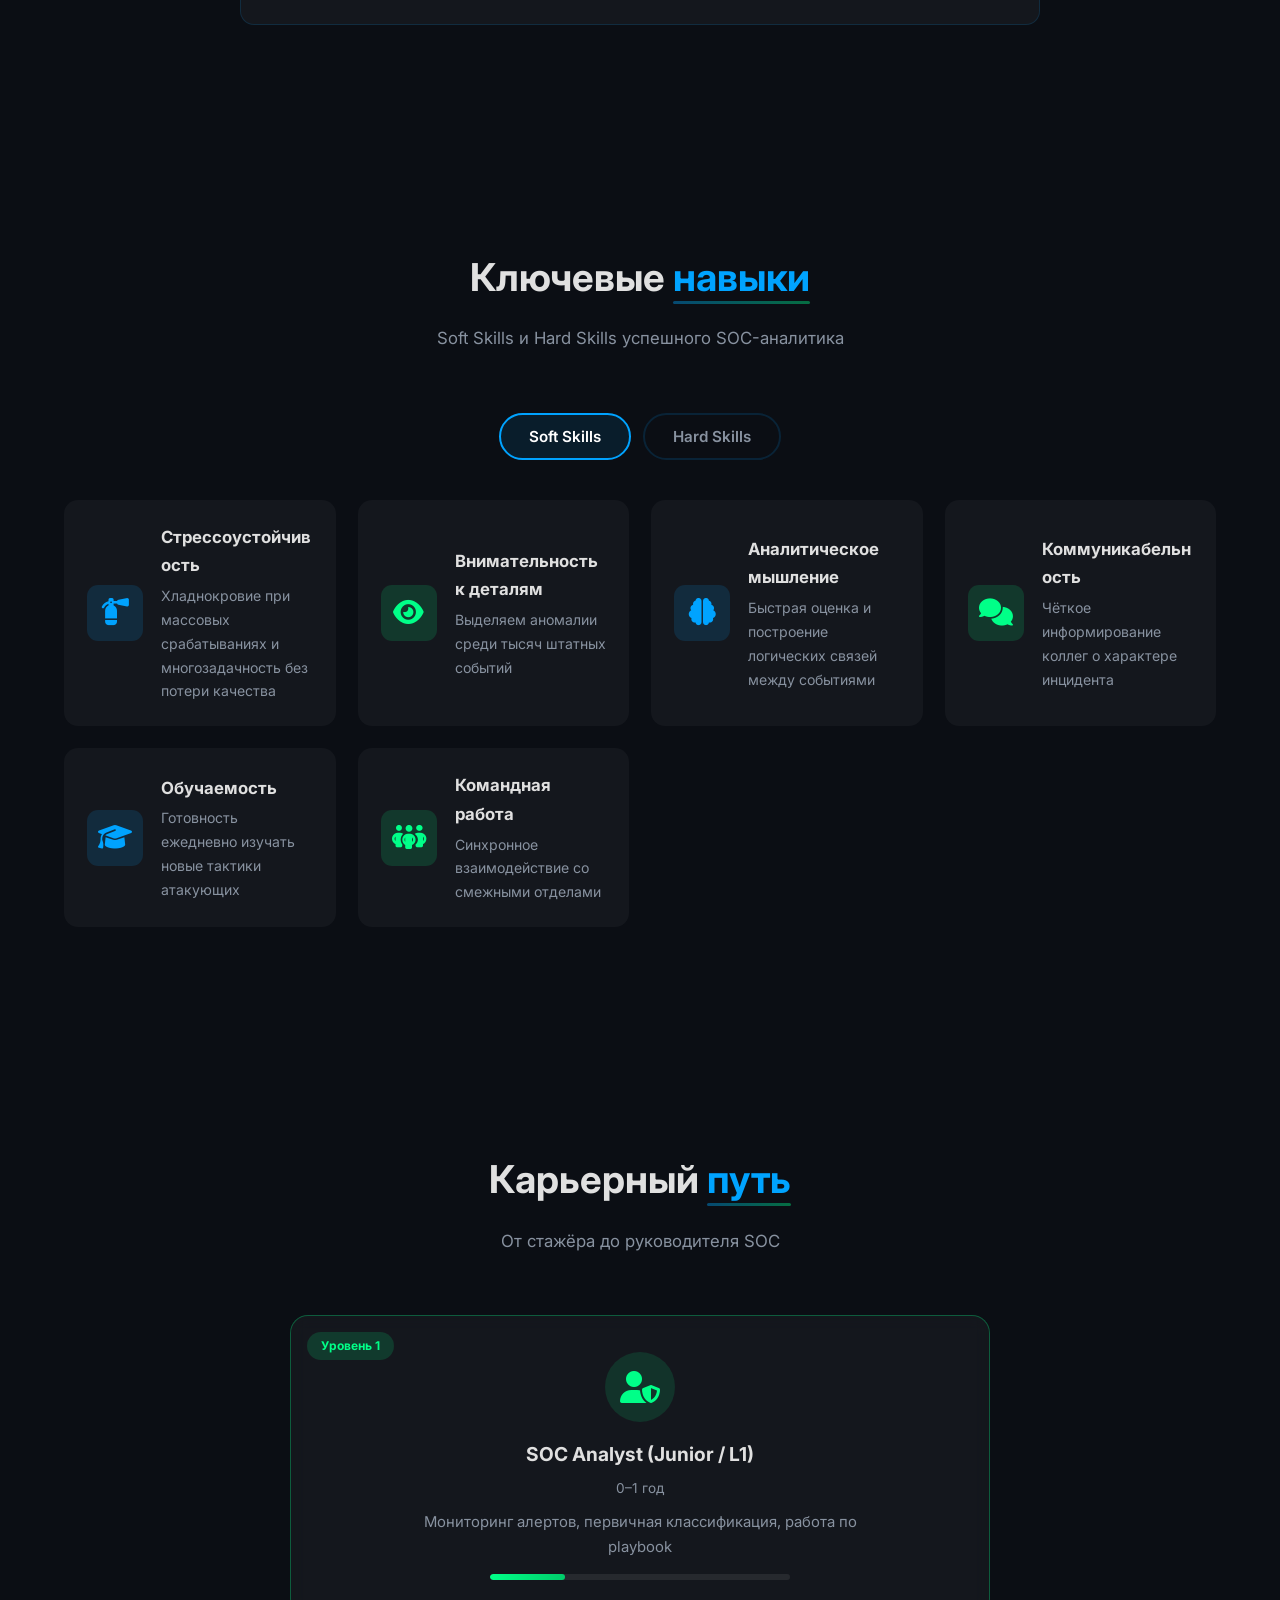
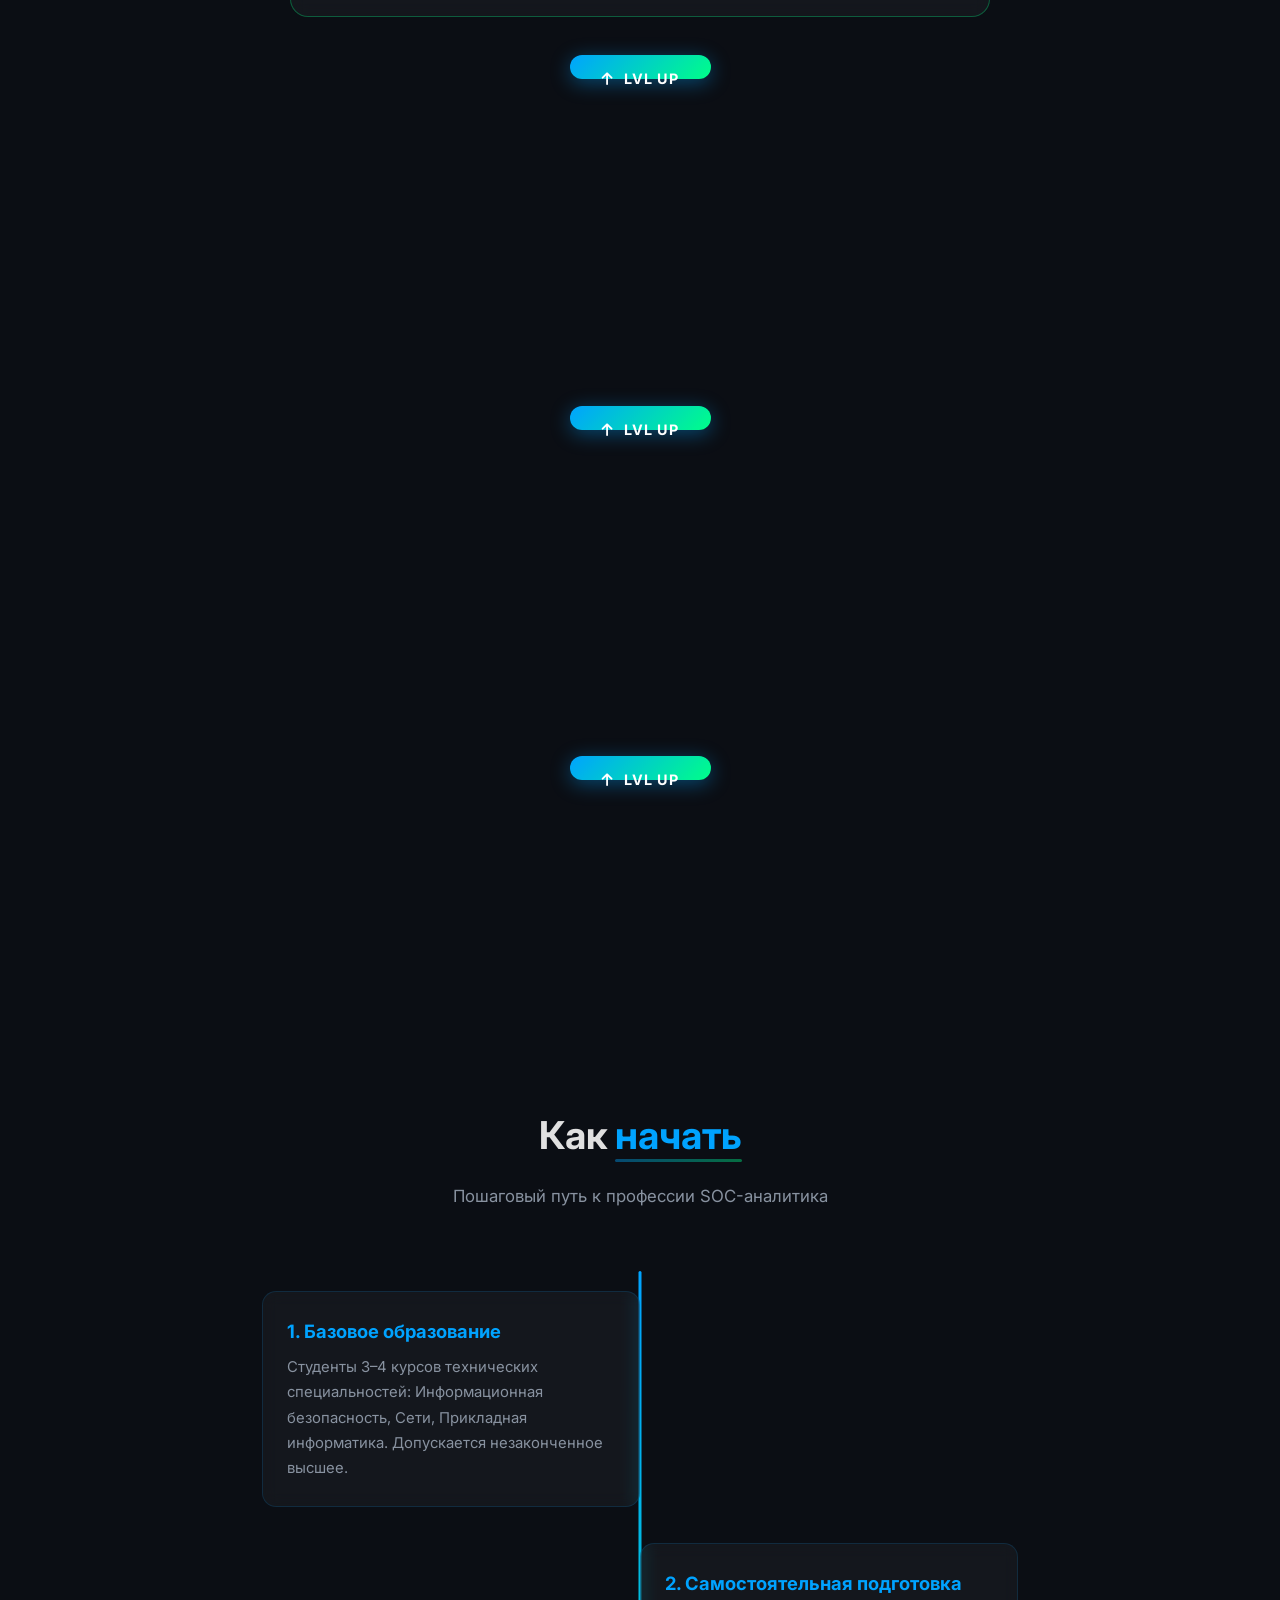
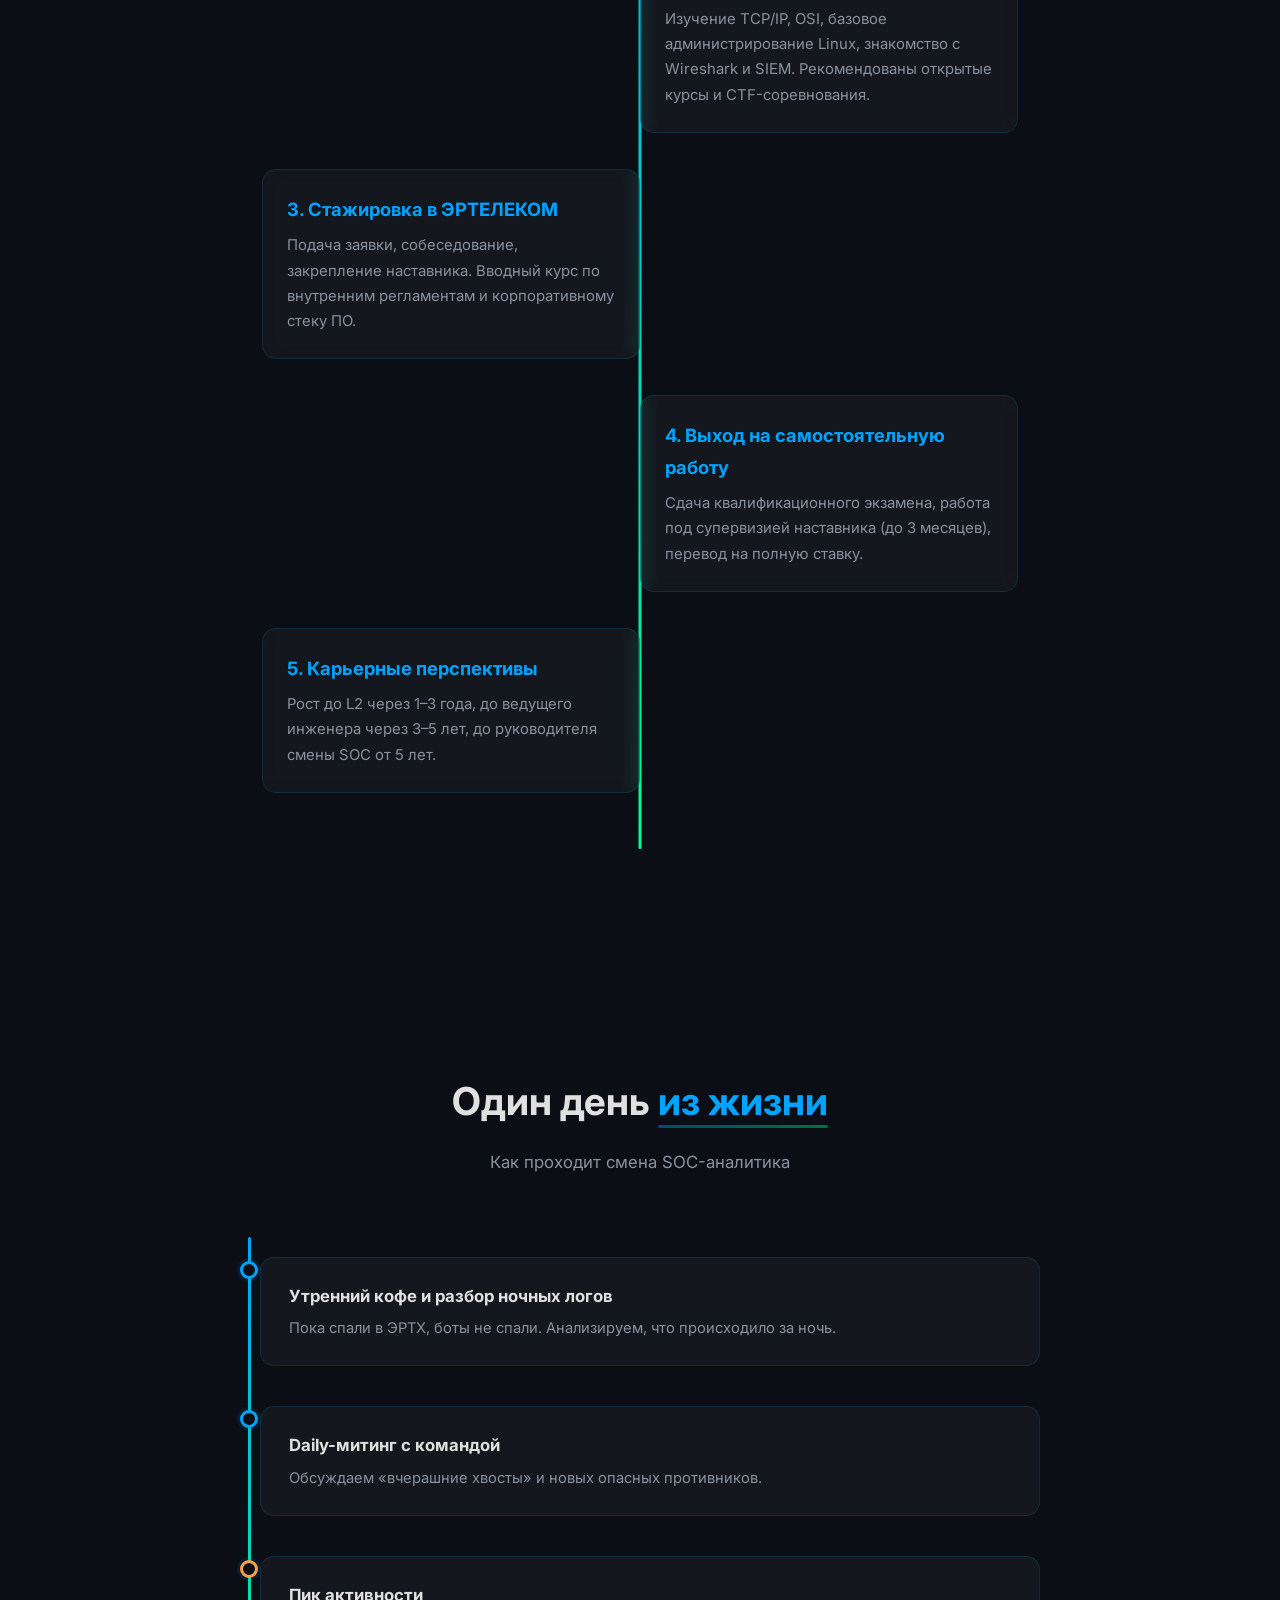
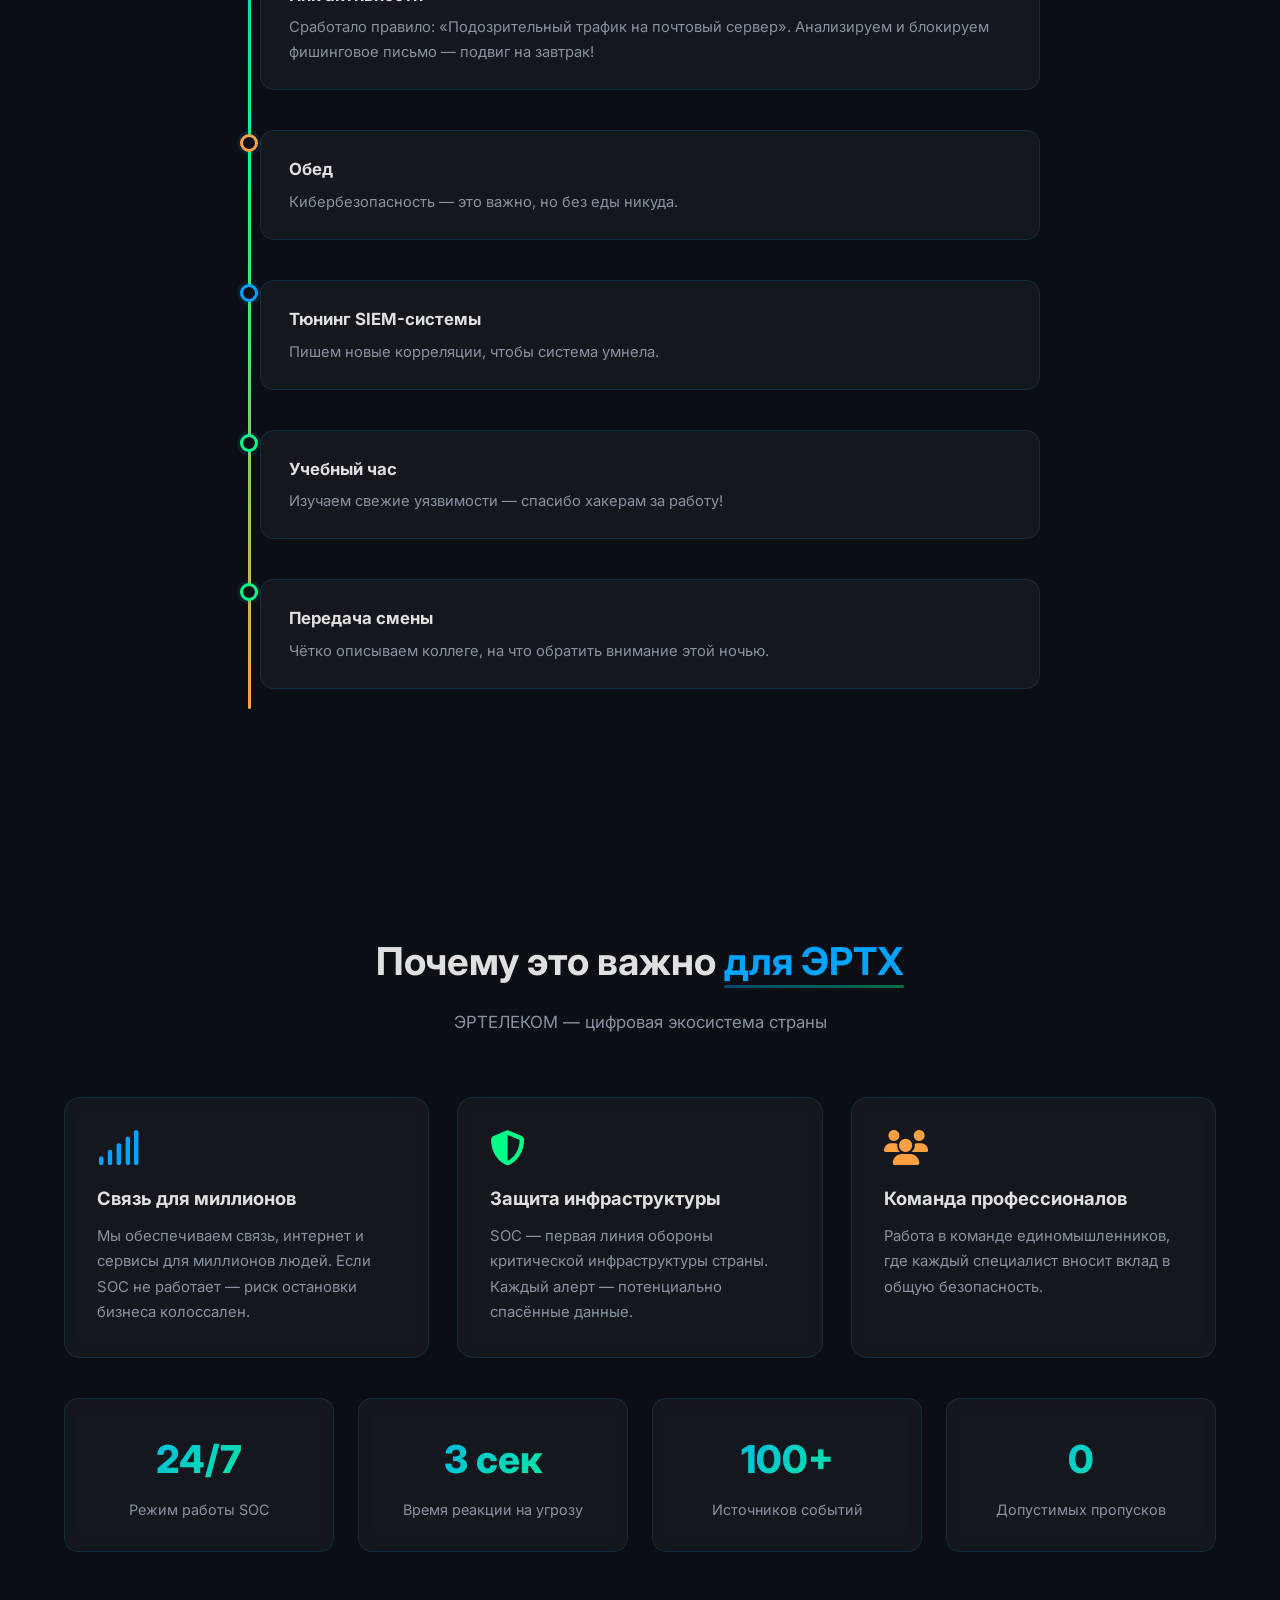
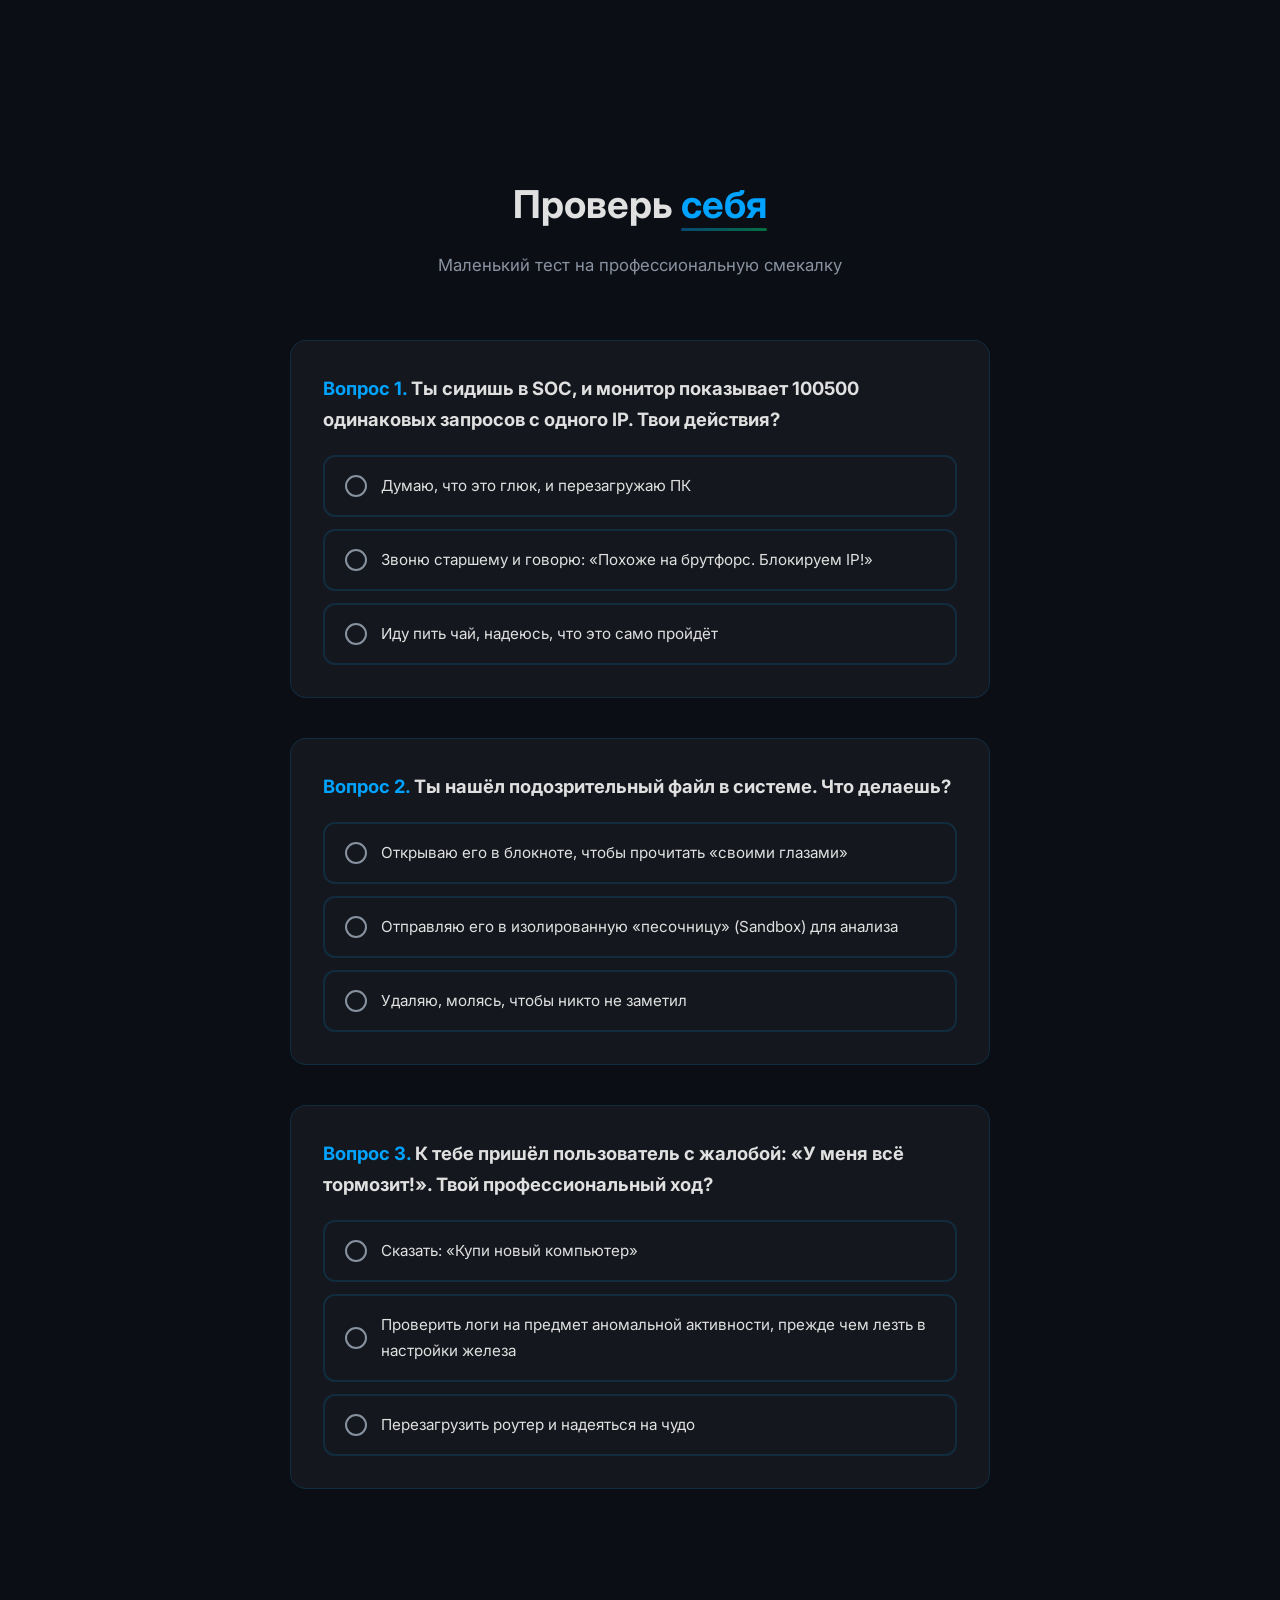
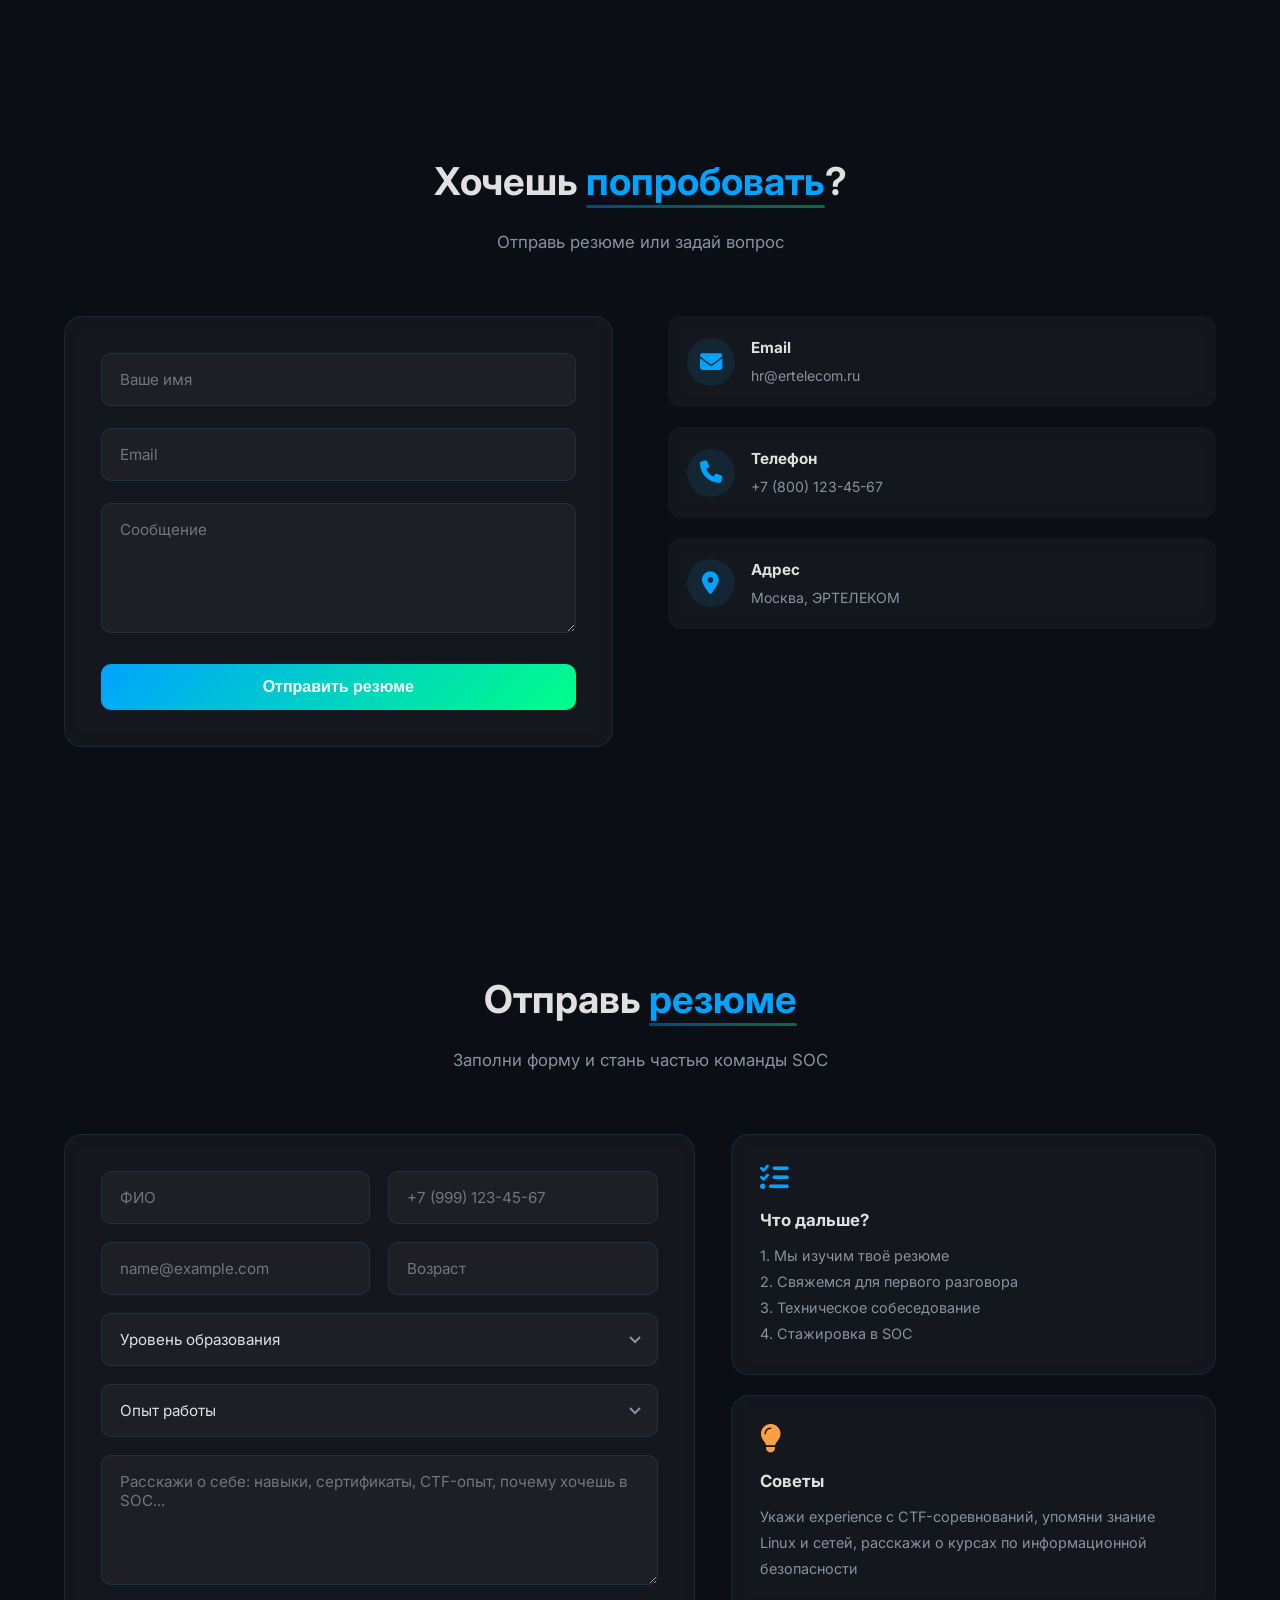
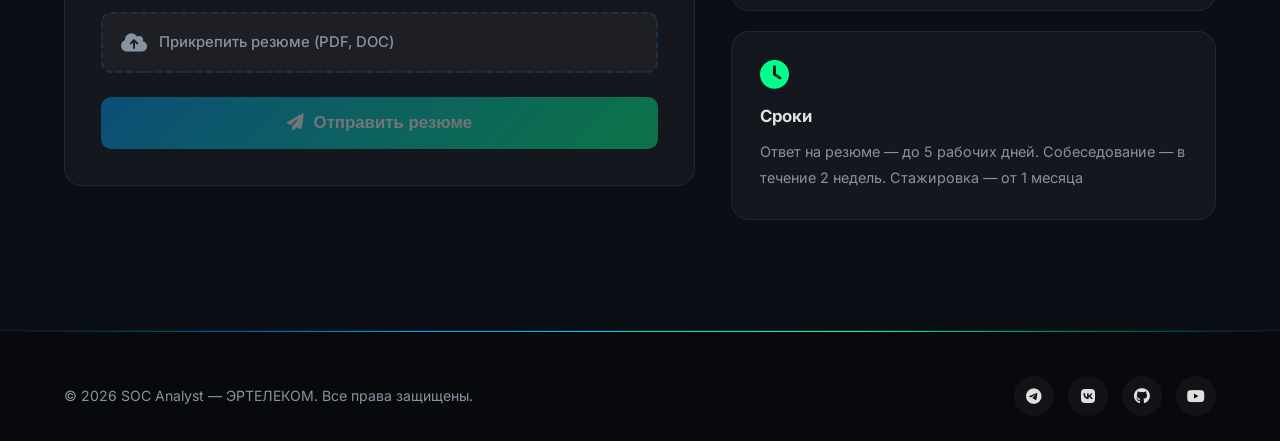
==== commit 1e807d30: "Move LVL UP buttons outside blurred locked levels" ====
--- a/index.html
+++ b/index.html
@@ -156,10 +156,13 @@
 .career-level[data-level="2"] .level-fill{background:linear-gradient(90deg,var(--blue),#0088cc)}
 .career-level[data-level="3"] .level-fill{background:linear-gradient(90deg,var(--purple),#8844cc)}
 .career-level[data-level="4"] .level-fill{background:linear-gradient(90deg,var(--orange),#cc7700)}
-.lvl-up-btn{position:absolute;bottom:-18px;left:50%;transform:translateX(-50%);padding:10px 28px;border-radius:50px;background:linear-gradient(135deg,var(--blue),var(--green));color:#fff;font-weight:700;font-size:.85rem;cursor:pointer;border:none;transition:.3s;z-index:2;text-transform:uppercase;letter-spacing:1px;box-shadow:0 4px 20px rgba(0,163,255,0.3)}
-.lvl-up-btn:hover{transform:translateX(-50%) translateY(-3px);box-shadow:0 8px 30px rgba(0,163,255,0.5)}
-.lvl-up-btn:active{transform:translateX(-50%) scale(0.95)}
+.lvl-up-wrap{position:relative;height:0;display:flex;justify-content:center;z-index:10}
+.lvl-up-btn{position:relative;top:14px;padding:12px 32px;border-radius:50px;background:linear-gradient(135deg,var(--blue),var(--green));color:#fff;font-weight:700;font-size:.9rem;cursor:pointer;border:none;transition:.3s;text-transform:uppercase;letter-spacing:1px;box-shadow:0 4px 20px rgba(0,163,255,0.4);pointer-events:auto}
+.lvl-up-btn:hover{transform:translateY(-3px);box-shadow:0 8px 30px rgba(0,163,255,0.6)}
+.lvl-up-btn:active{transform:scale(0.95)}
 .lvl-up-btn i{margin-right:6px}
+.lvl-up-btn.pulse{animation:lvlPulse 2s ease-in-out infinite}
+@keyframes lvlPulse{0%,100%{box-shadow:0 4px 20px rgba(0,163,255,0.4)}50%{box-shadow:0 4px 30px rgba(0,255,136,0.6)}}
 
 @keyframes shieldPulse{0%,100%{filter:drop-shadow(0 0 4px rgba(0,163,255,0.4))}50%{filter:drop-shadow(0 0 12px rgba(0,163,255,0.8))}}
 nav ul{list-style:none;display:flex;gap:28px}
@@ -552,6 +555,7 @@
 <div class="level-bar"><div class="level-fill" style="width:25%"></div></div>
 </div>
 </div>
+<div class="lvl-up-wrap" data-for="2"><div class="lvl-up-btn pulse" onclick="unlockLevel(2)"><i class="fas fa-arrow-up"></i> LVL UP</div></div>
 <div class="career-level locked" data-level="2">
 <div class="career-level-inner glass">
 <div class="level-badge badge-m">Уровень 2</div>
@@ -561,8 +565,8 @@
 <p>Глубокий анализ угроз, расследование инцидентов, написание правил</p>
 <div class="level-bar"><div class="level-fill" style="width:50%"></div></div>
 </div>
-<div class="lvl-up-btn" onclick="unlockLevel(2)"><i class="fas fa-arrow-up"></i> LVL UP</div>
-</div>
+</div>
+<div class="lvl-up-wrap" data-for="3"><div class="lvl-up-btn pulse" onclick="unlockLevel(3)"><i class="fas fa-arrow-up"></i> LVL UP</div></div>
 <div class="career-level locked" data-level="3">
 <div class="career-level-inner glass">
 <div class="level-badge badge-s">Уровень 3</div>
@@ -572,8 +576,8 @@
 <p>Руководство расследованиями, стратегии обнаружения, менторство</p>
 <div class="level-bar"><div class="level-fill" style="width:75%"></div></div>
 </div>
-<div class="lvl-up-btn" onclick="unlockLevel(3)"><i class="fas fa-arrow-up"></i> LVL UP</div>
-</div>
+</div>
+<div class="lvl-up-wrap" data-for="4"><div class="lvl-up-btn pulse" onclick="unlockLevel(4)"><i class="fas fa-arrow-up"></i> LVL UP</div></div>
 <div class="career-level locked" data-level="4">
 <div class="career-level-inner glass">
 <div class="level-badge badge-l">Уровень 4</div>
@@ -583,7 +587,6 @@
 <p>Управление командой, координация, стратегическое планирование</p>
 <div class="level-bar"><div class="level-fill" style="width:100%"></div></div>
 </div>
-<div class="lvl-up-btn" onclick="unlockLevel(4)"><i class="fas fa-arrow-up"></i> LVL UP</div>
 </div>
 </div>
 
@@ -1085,11 +1088,21 @@
 function unlockLevel(level){
 const el=document.querySelector(`.career-level[data-level="${level}"]`);
 if(!el||el.classList.contains('unlocked'))return;
-const btn=el.querySelector('.lvl-up-btn');
-if(btn)btn.remove();
+const btnWrap=document.querySelector(`.lvl-up-wrap[data-for="${level}"]`);
+if(btnWrap){
+btnWrap.style.transition='opacity .3s';
+btnWrap.style.opacity='0';
+setTimeout(()=>btnWrap.remove(),300);
+}
 el.classList.remove('locked');
 el.classList.add('unlocked','just-unlocked');
 setTimeout(()=>el.classList.remove('just-unlocked'),800);
+const nextBtn=document.querySelector(`.lvl-up-wrap[data-for="${level+1}"]`);
+if(nextBtn){
+nextBtn.style.opacity='0';
+nextBtn.style.display='flex';
+setTimeout(()=>{nextBtn.style.transition='opacity .4s';nextBtn.style.opacity='1'},400);
+}
 const next=document.querySelector(`.career-level[data-level="${level+1}"]`);
 if(next){
 setTimeout(()=>{
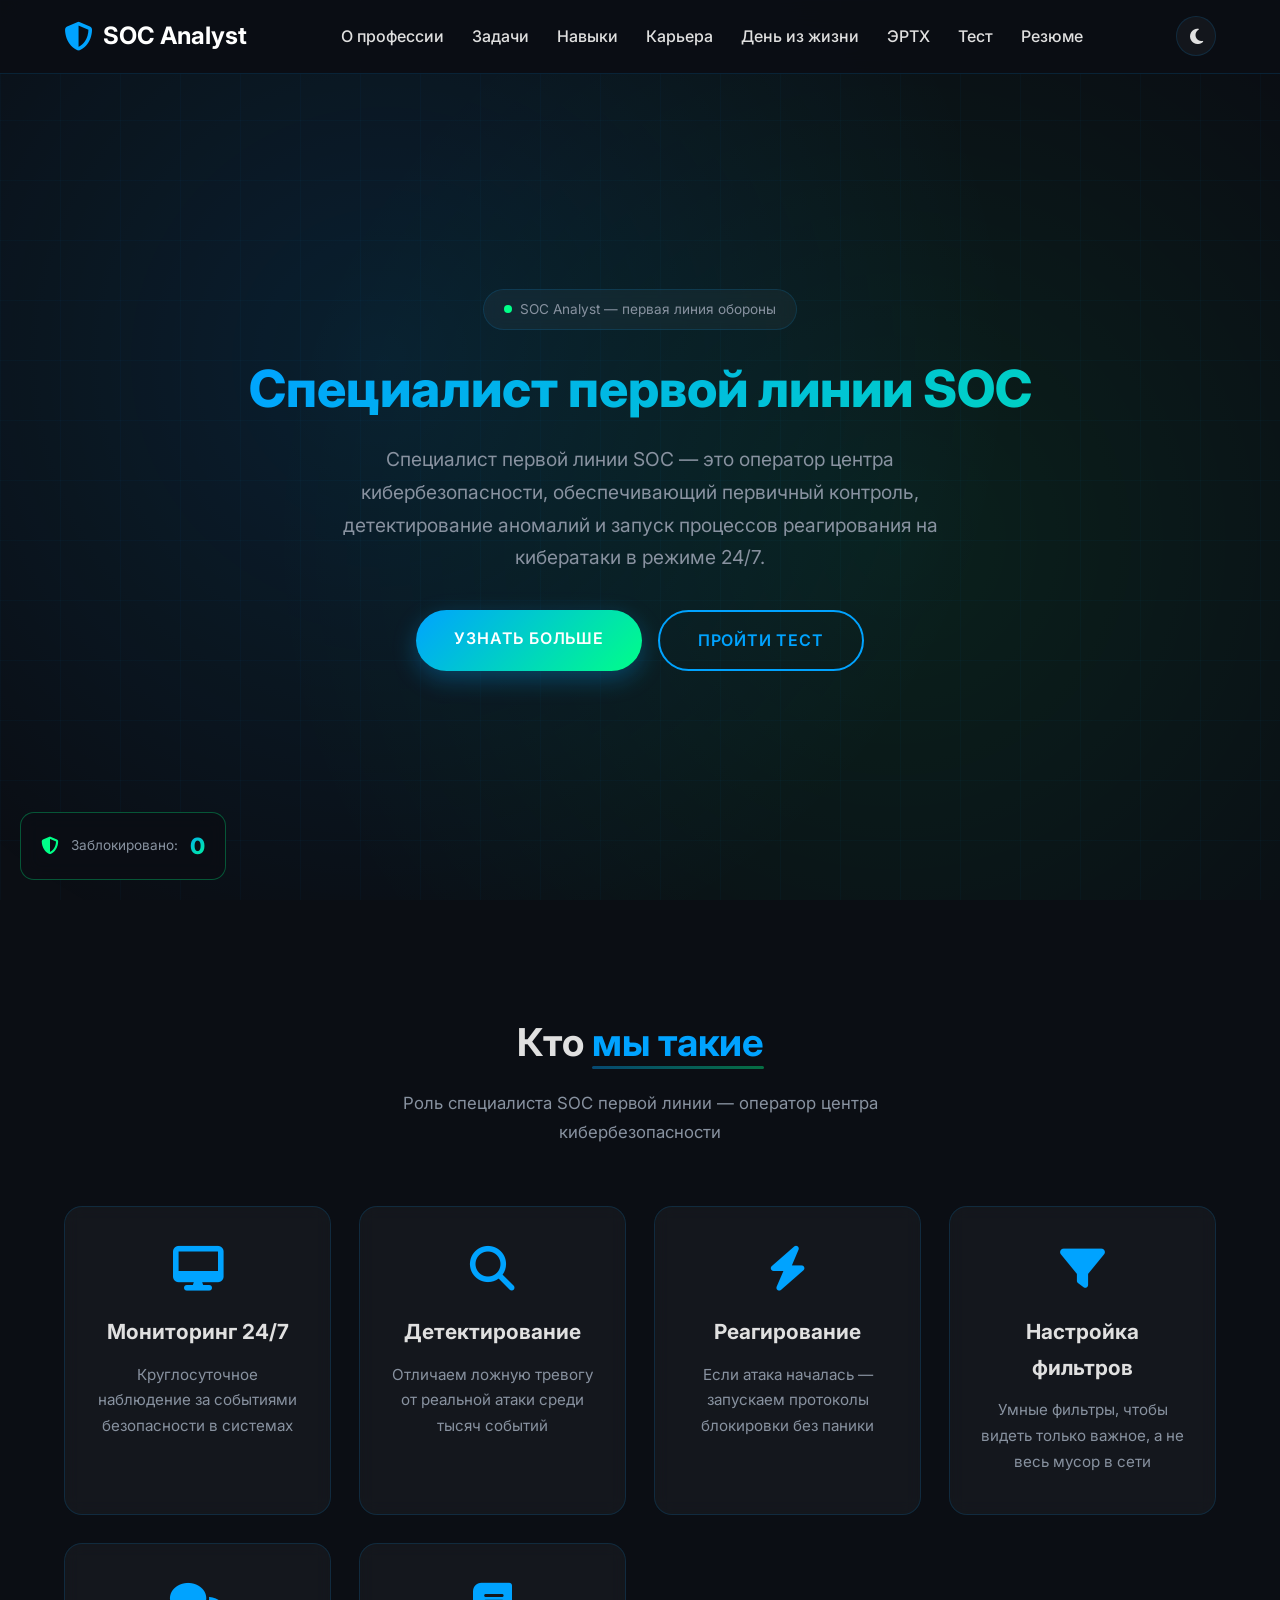
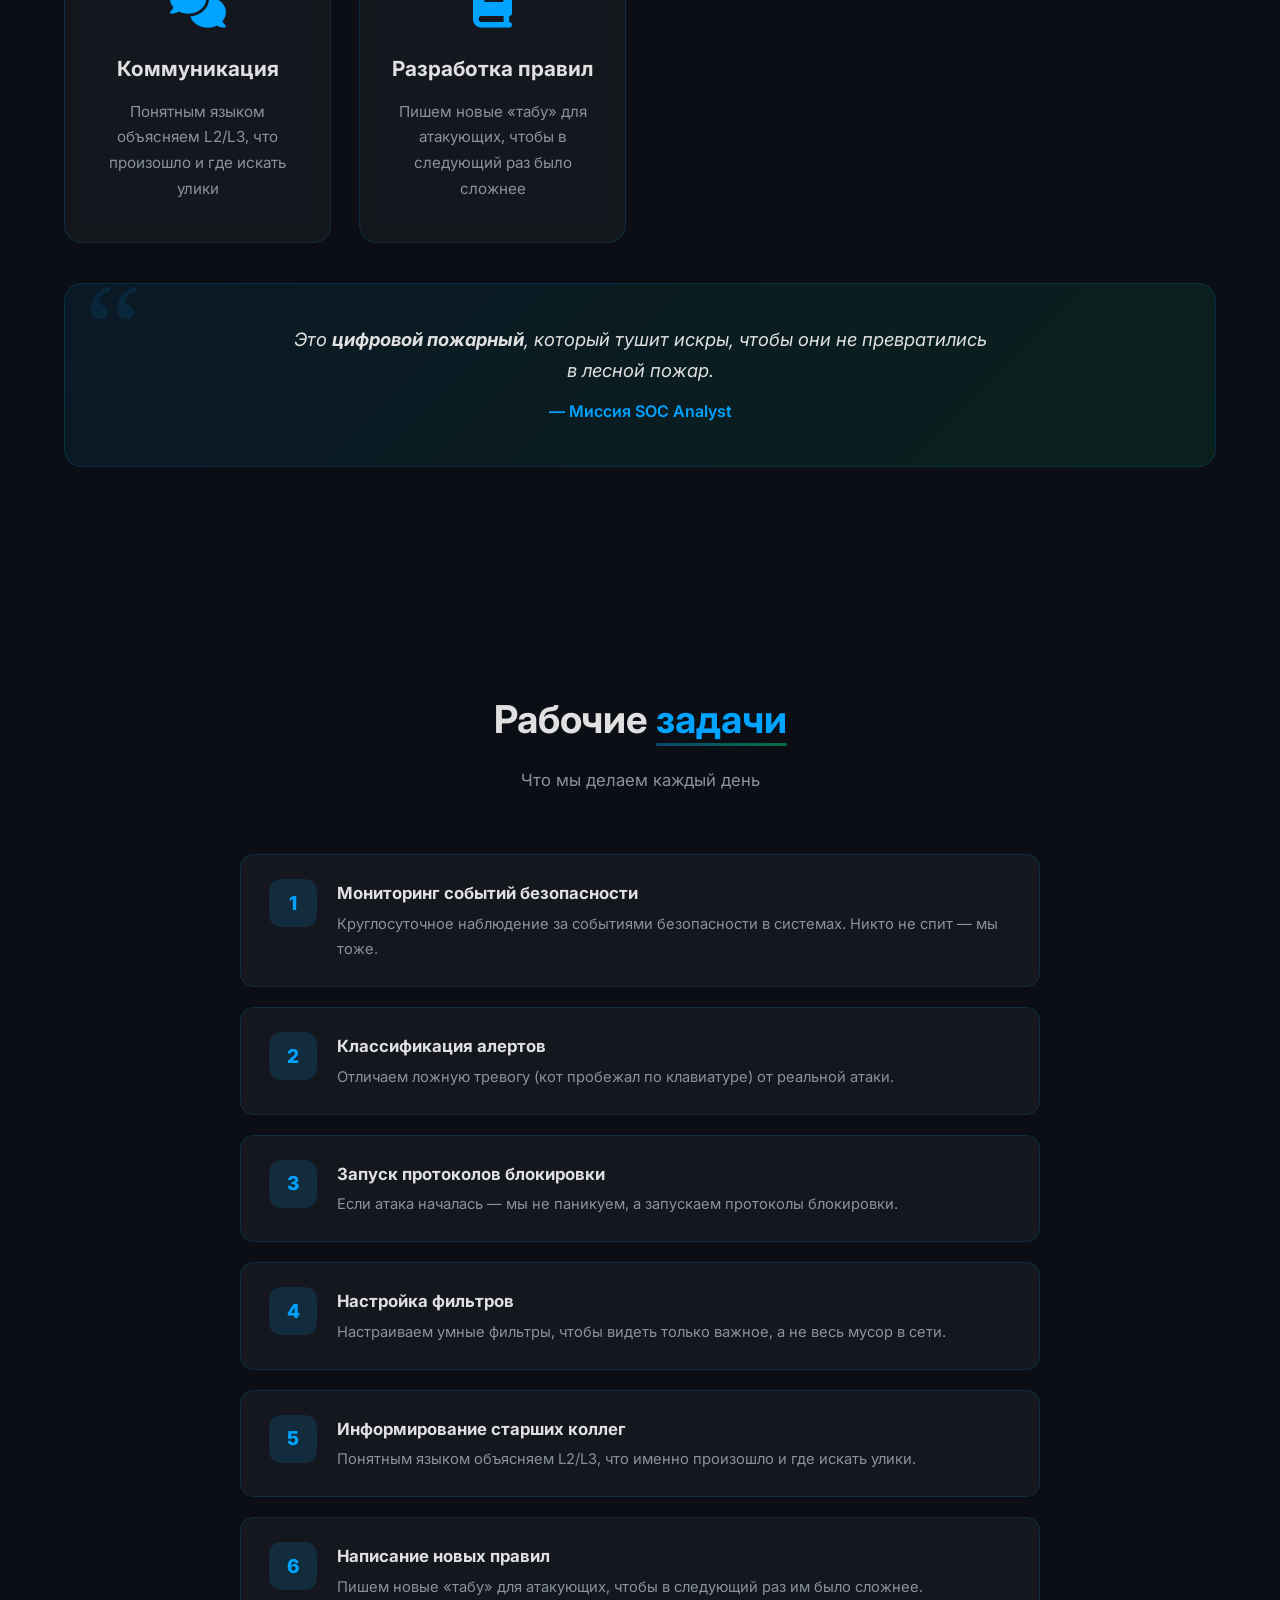
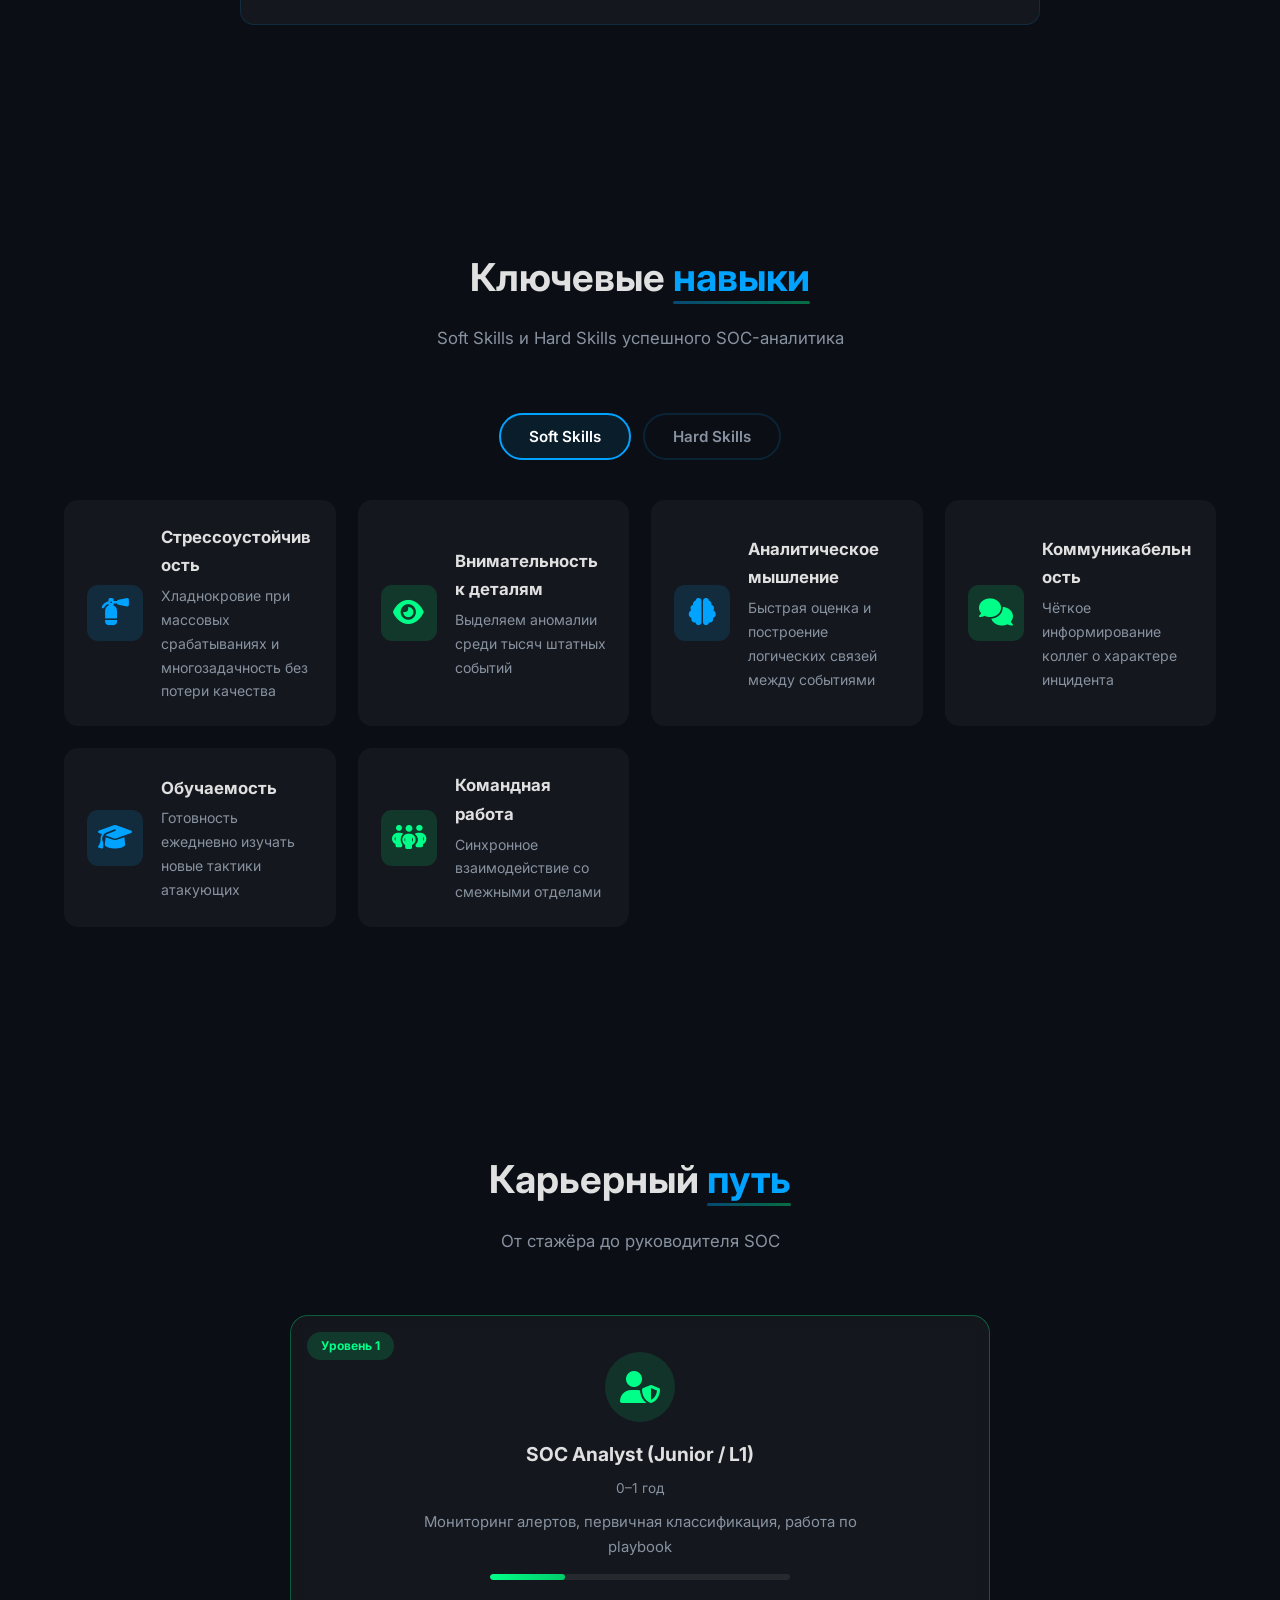
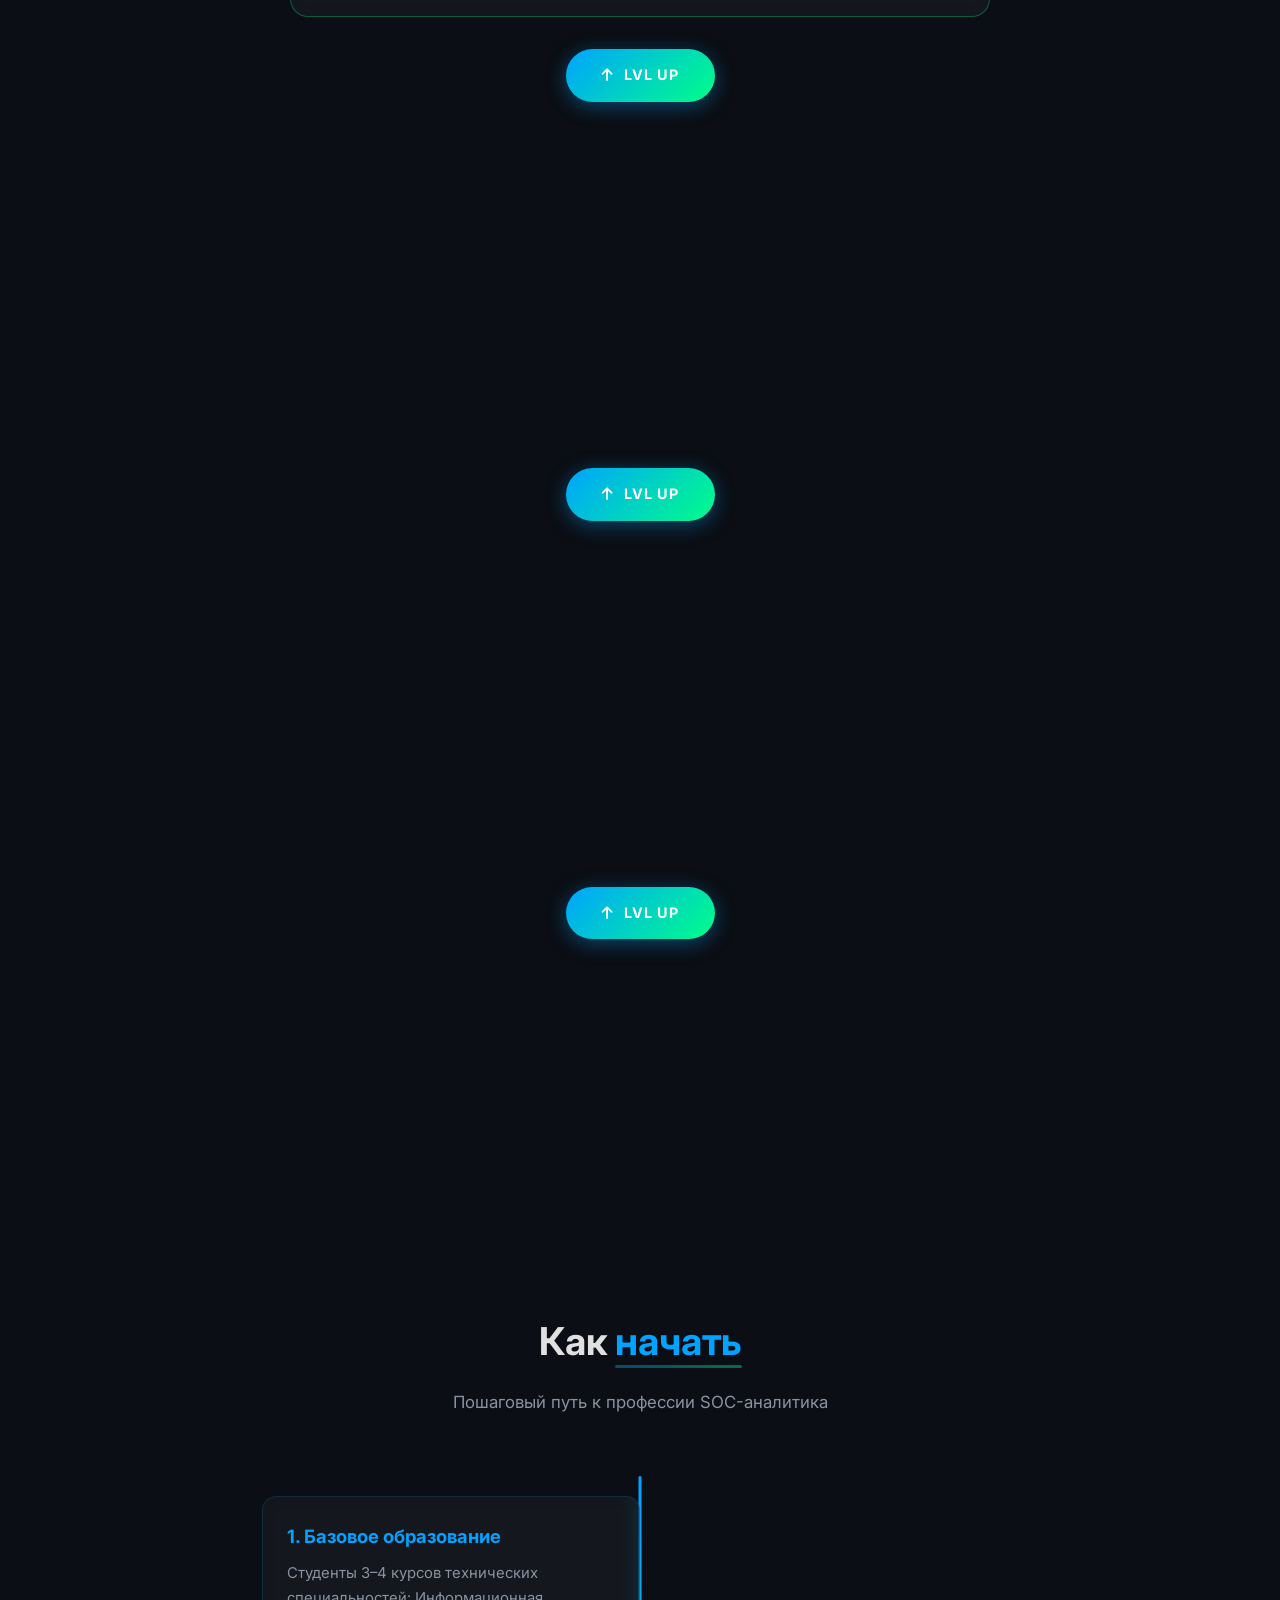
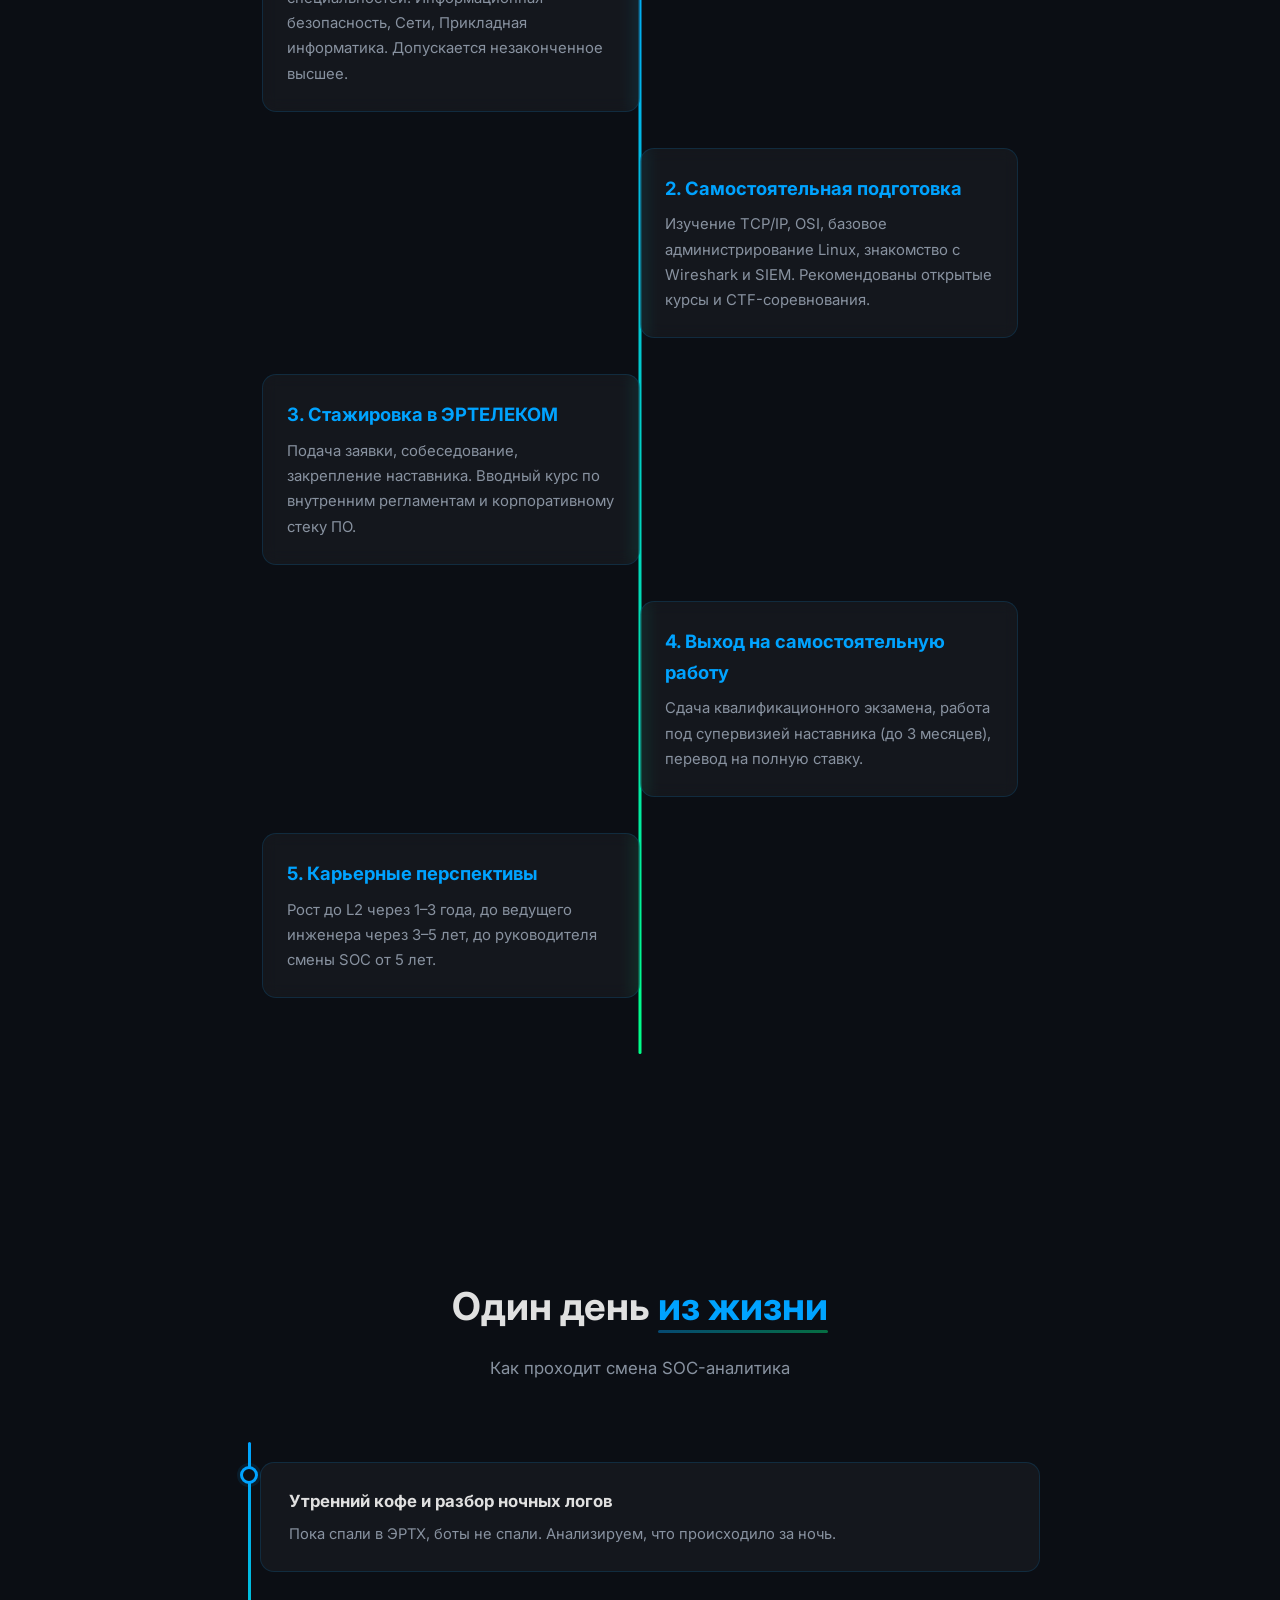
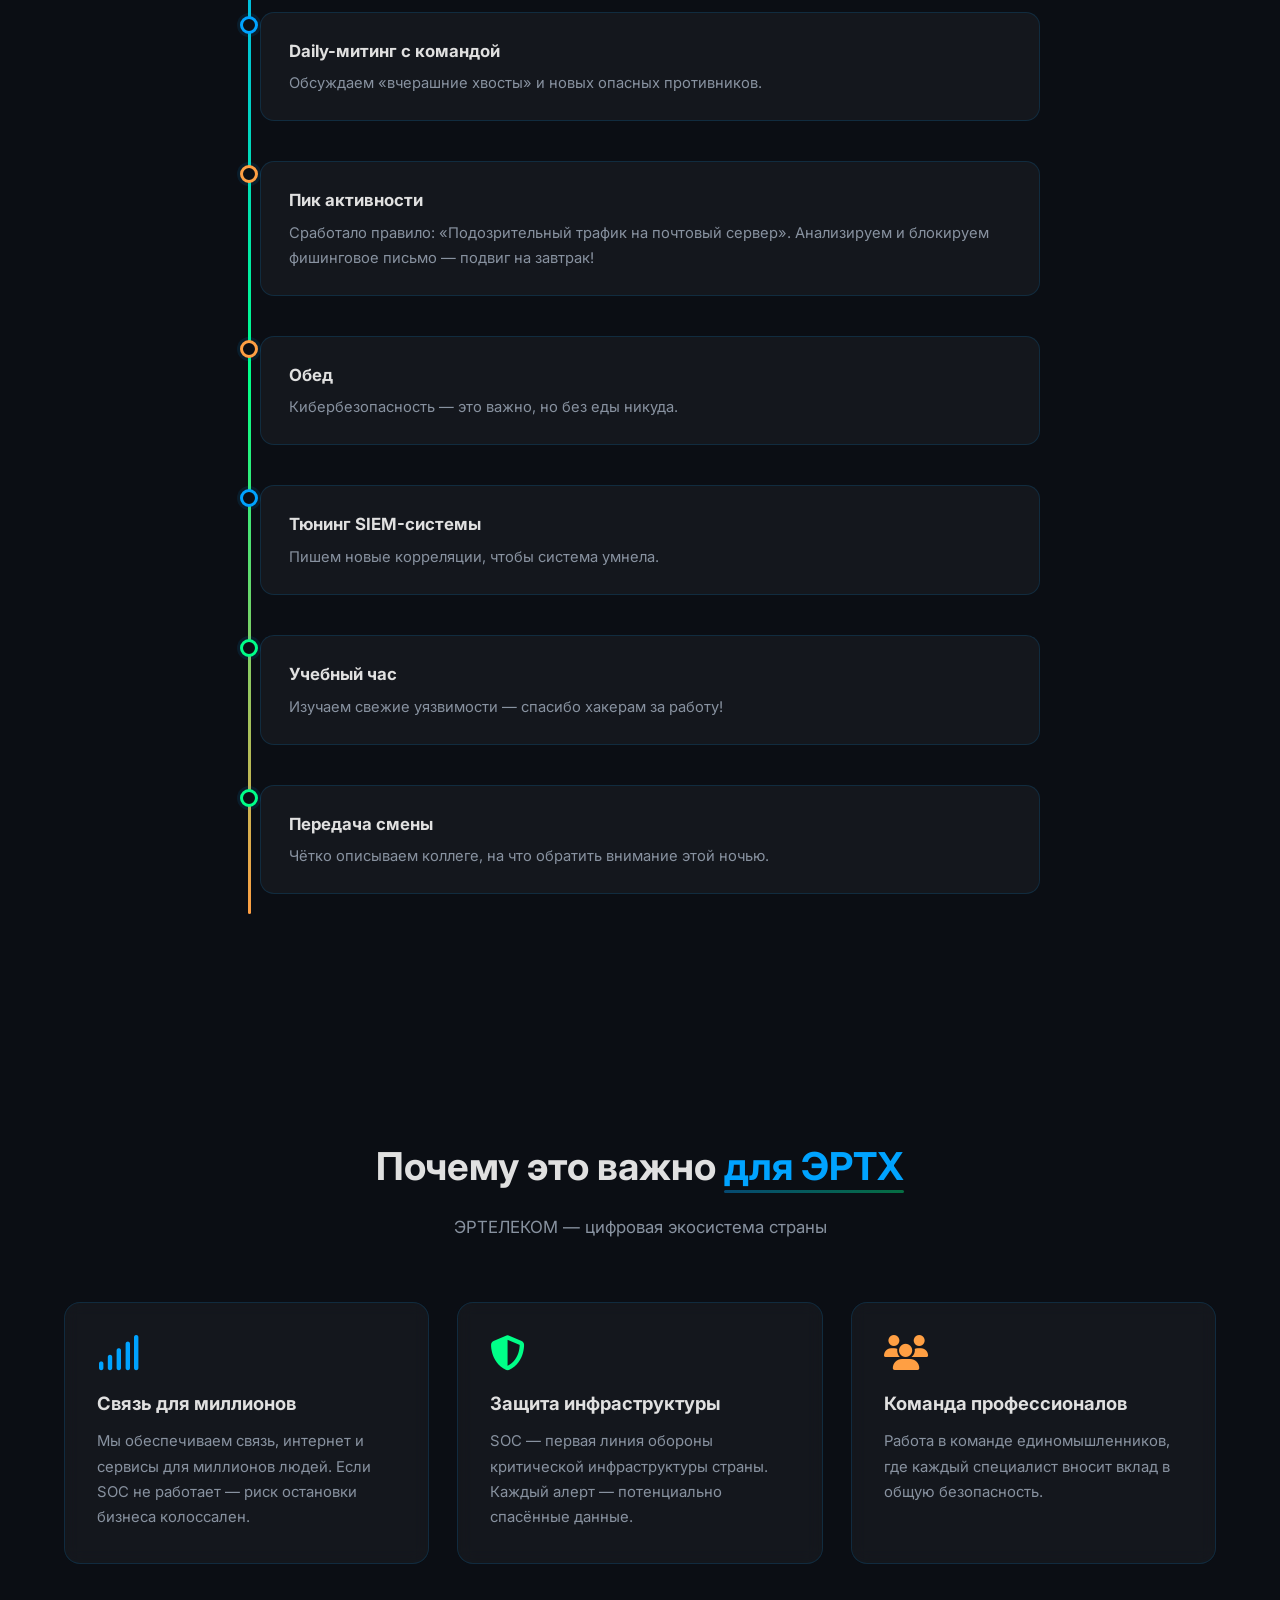
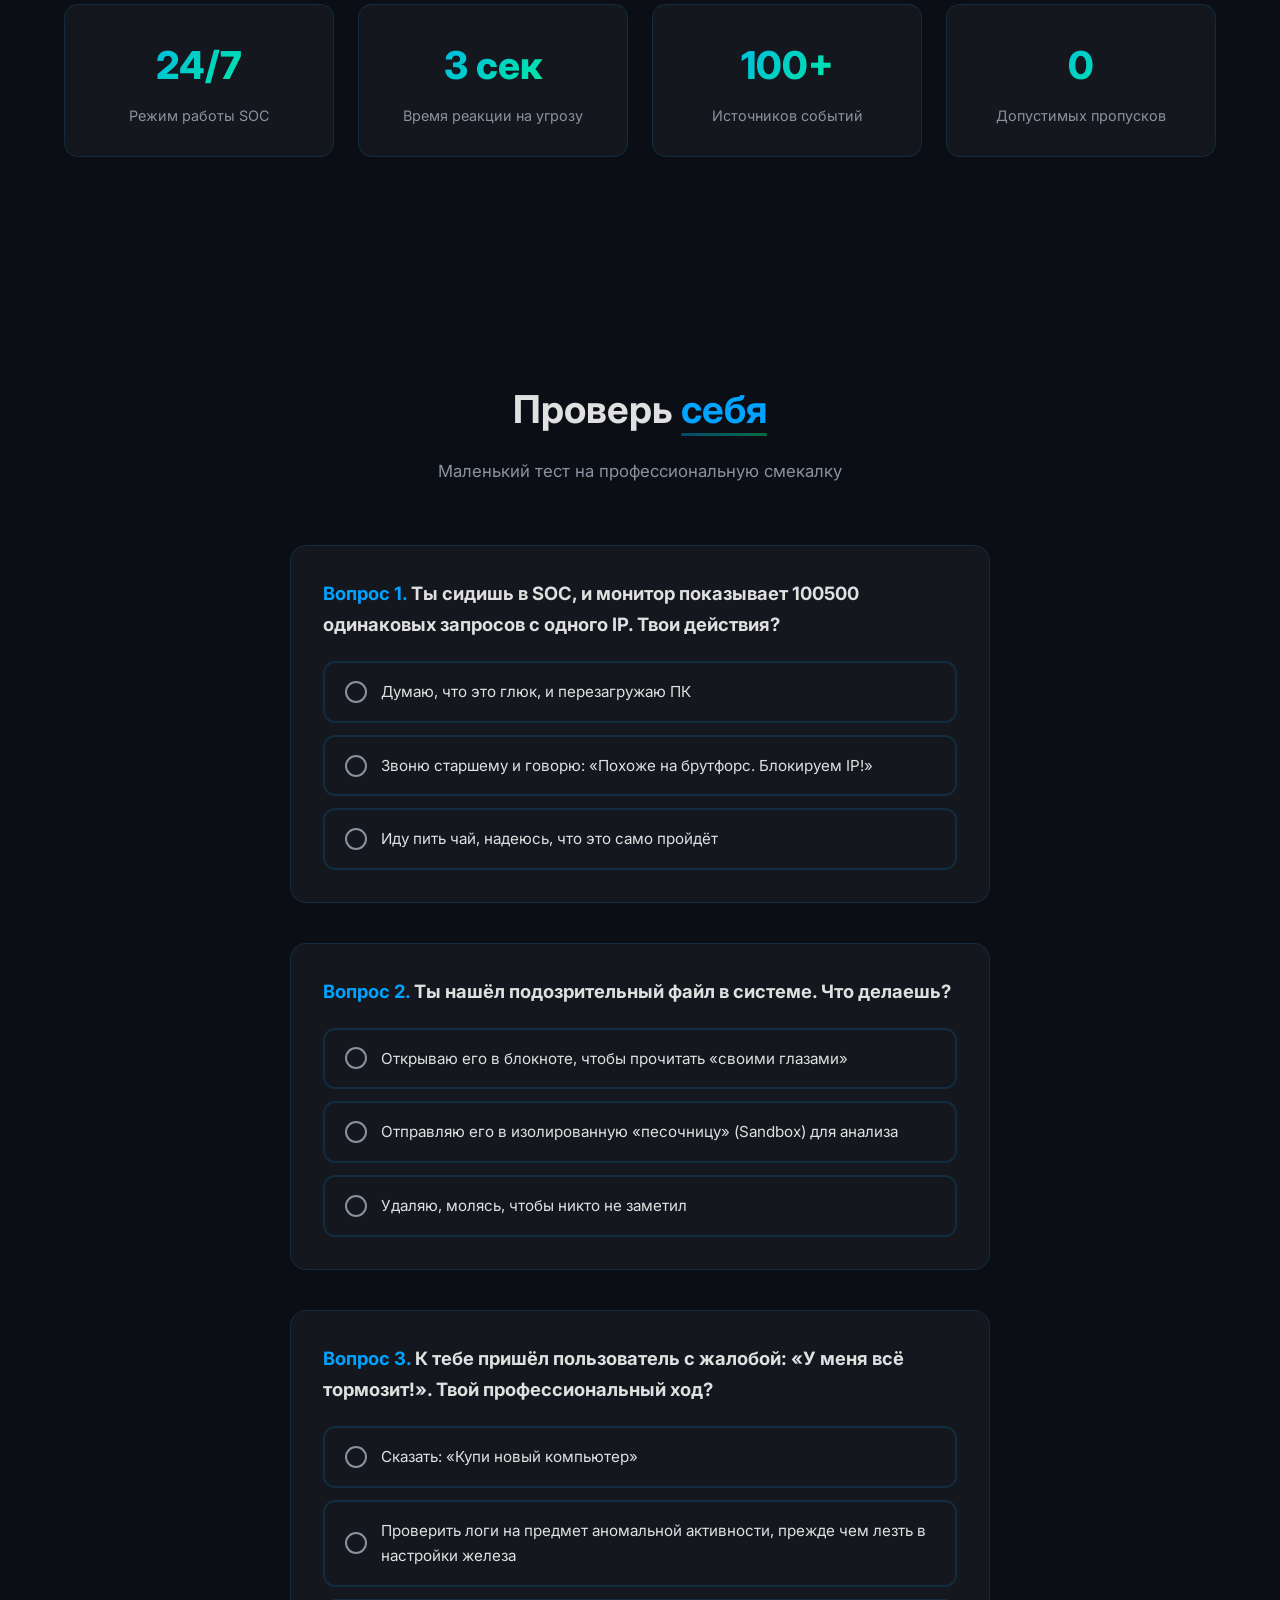
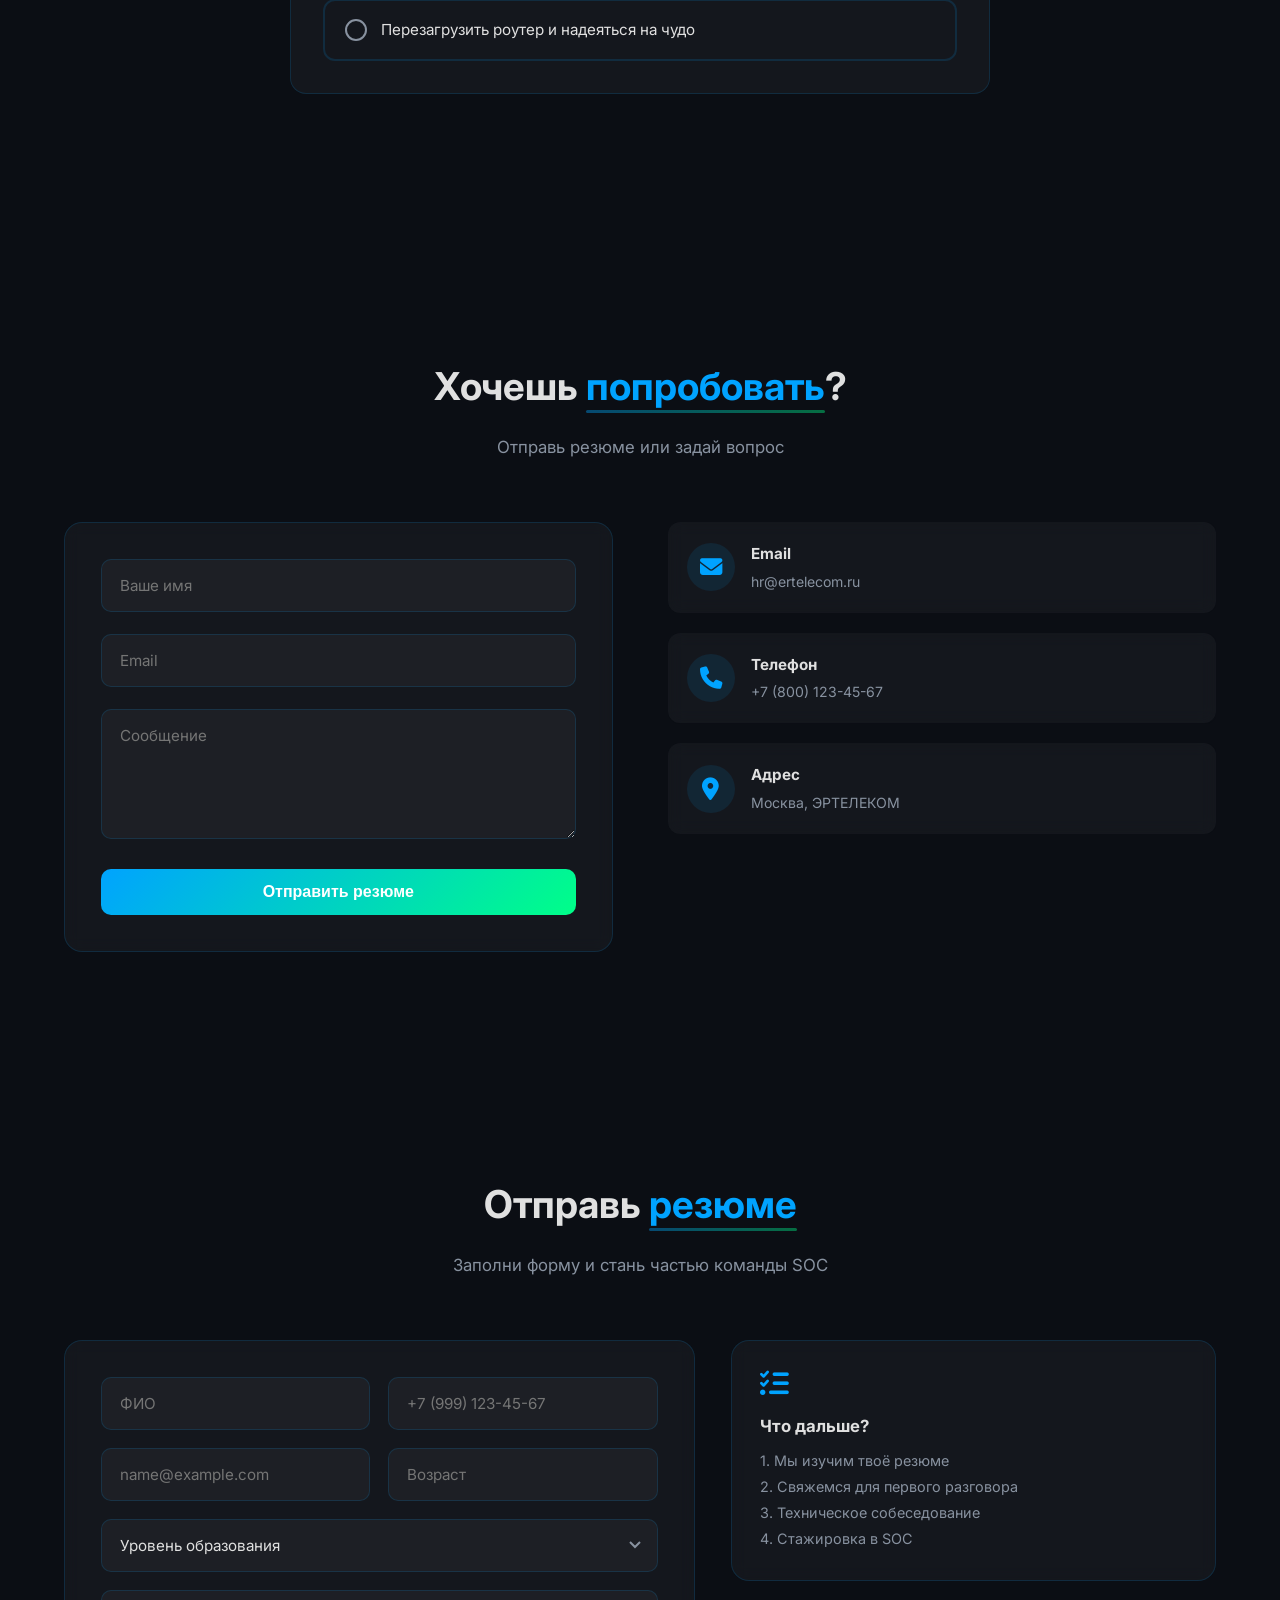
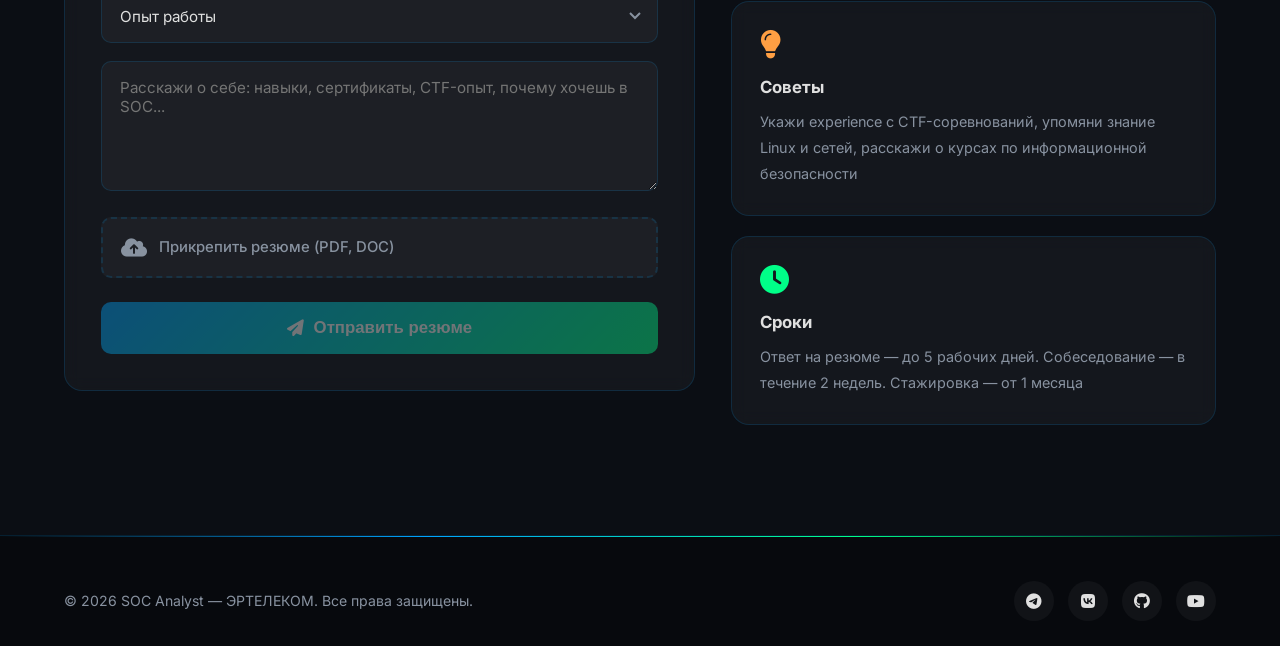
==== commit 80677e1a: "Fix LVL UP positioning and enforce sequential level unlock" ====
--- a/index.html
+++ b/index.html
@@ -156,12 +156,13 @@
 .career-level[data-level="2"] .level-fill{background:linear-gradient(90deg,var(--blue),#0088cc)}
 .career-level[data-level="3"] .level-fill{background:linear-gradient(90deg,var(--purple),#8844cc)}
 .career-level[data-level="4"] .level-fill{background:linear-gradient(90deg,var(--orange),#cc7700)}
-.lvl-up-wrap{position:relative;height:0;display:flex;justify-content:center;z-index:10}
-.lvl-up-btn{position:relative;top:14px;padding:12px 32px;border-radius:50px;background:linear-gradient(135deg,var(--blue),var(--green));color:#fff;font-weight:700;font-size:.9rem;cursor:pointer;border:none;transition:.3s;text-transform:uppercase;letter-spacing:1px;box-shadow:0 4px 20px rgba(0,163,255,0.4);pointer-events:auto}
+.lvl-up-wrap{display:flex;justify-content:center;padding:8px 0;z-index:10}
+.lvl-up-btn{padding:14px 36px;border-radius:50px;background:linear-gradient(135deg,var(--blue),var(--green));color:#fff;font-weight:700;font-size:.9rem;cursor:pointer;border:none;transition:.3s;text-transform:uppercase;letter-spacing:1px;box-shadow:0 4px 20px rgba(0,163,255,0.4);pointer-events:auto}
 .lvl-up-btn:hover{transform:translateY(-3px);box-shadow:0 8px 30px rgba(0,163,255,0.6)}
 .lvl-up-btn:active{transform:scale(0.95)}
 .lvl-up-btn i{margin-right:6px}
 .lvl-up-btn.pulse{animation:lvlPulse 2s ease-in-out infinite}
+.lvl-up-btn.hidden{display:none}
 @keyframes lvlPulse{0%,100%{box-shadow:0 4px 20px rgba(0,163,255,0.4)}50%{box-shadow:0 4px 30px rgba(0,255,136,0.6)}}
 
 @keyframes shieldPulse{0%,100%{filter:drop-shadow(0 0 4px rgba(0,163,255,0.4))}50%{filter:drop-shadow(0 0 12px rgba(0,163,255,0.8))}}
@@ -555,7 +556,7 @@
 <div class="level-bar"><div class="level-fill" style="width:25%"></div></div>
 </div>
 </div>
-<div class="lvl-up-wrap" data-for="2"><div class="lvl-up-btn pulse" onclick="unlockLevel(2)"><i class="fas fa-arrow-up"></i> LVL UP</div></div>
+<div class="lvl-up-wrap"><div class="lvl-up-btn pulse" onclick="unlockLevel(2)"><i class="fas fa-arrow-up"></i> LVL UP</div></div>
 <div class="career-level locked" data-level="2">
 <div class="career-level-inner glass">
 <div class="level-badge badge-m">Уровень 2</div>
@@ -566,7 +567,7 @@
 <div class="level-bar"><div class="level-fill" style="width:50%"></div></div>
 </div>
 </div>
-<div class="lvl-up-wrap" data-for="3"><div class="lvl-up-btn pulse" onclick="unlockLevel(3)"><i class="fas fa-arrow-up"></i> LVL UP</div></div>
+<div class="lvl-up-wrap hidden"><div class="lvl-up-btn pulse" onclick="unlockLevel(3)"><i class="fas fa-arrow-up"></i> LVL UP</div></div>
 <div class="career-level locked" data-level="3">
 <div class="career-level-inner glass">
 <div class="level-badge badge-s">Уровень 3</div>
@@ -577,7 +578,7 @@
 <div class="level-bar"><div class="level-fill" style="width:75%"></div></div>
 </div>
 </div>
-<div class="lvl-up-wrap" data-for="4"><div class="lvl-up-btn pulse" onclick="unlockLevel(4)"><i class="fas fa-arrow-up"></i> LVL UP</div></div>
+<div class="lvl-up-wrap hidden"><div class="lvl-up-btn pulse" onclick="unlockLevel(4)"><i class="fas fa-arrow-up"></i> LVL UP</div></div>
 <div class="career-level locked" data-level="4">
 <div class="career-level-inner glass">
 <div class="level-badge badge-l">Уровень 4</div>
@@ -1085,29 +1086,26 @@
 setTimeout(spawnThreat,500);
 
 /* === Карьерный путь — уровни === */
+const lvlWraps=document.querySelectorAll('.lvl-up-wrap');
 function unlockLevel(level){
+const prev=level-1;
+const prevEl=document.querySelector(`.career-level[data-level="${prev}"]`);
+if(!prevEl||!prevEl.classList.contains('unlocked'))return;
 const el=document.querySelector(`.career-level[data-level="${level}"]`);
 if(!el||el.classList.contains('unlocked'))return;
-const btnWrap=document.querySelector(`.lvl-up-wrap[data-for="${level}"]`);
-if(btnWrap){
-btnWrap.style.transition='opacity .3s';
-btnWrap.style.opacity='0';
-setTimeout(()=>btnWrap.remove(),300);
+const curBtn=el.previousElementSibling;
+if(curBtn&&curBtn.classList.contains('lvl-up-wrap')){
+curBtn.style.transition='opacity .3s';
+curBtn.style.opacity='0';
+setTimeout(()=>curBtn.style.display='none',300);
 }
 el.classList.remove('locked');
 el.classList.add('unlocked','just-unlocked');
 setTimeout(()=>el.classList.remove('just-unlocked'),800);
-const nextBtn=document.querySelector(`.lvl-up-wrap[data-for="${level+1}"]`);
-if(nextBtn){
-nextBtn.style.opacity='0';
-nextBtn.style.display='flex';
-setTimeout(()=>{nextBtn.style.transition='opacity .4s';nextBtn.style.opacity='1'},400);
-}
-const next=document.querySelector(`.career-level[data-level="${level+1}"]`);
-if(next){
-setTimeout(()=>{
-next.scrollIntoView({behavior:'smooth',block:'center'});
-},400);
+const nextWrap=el.nextElementSibling;
+if(nextWrap&&nextWrap.classList.contains('lvl-up-wrap')){
+nextWrap.classList.remove('hidden');
+nextWrap.scrollIntoView({behavior:'smooth',block:'center'});
 }
 }
 </script>
